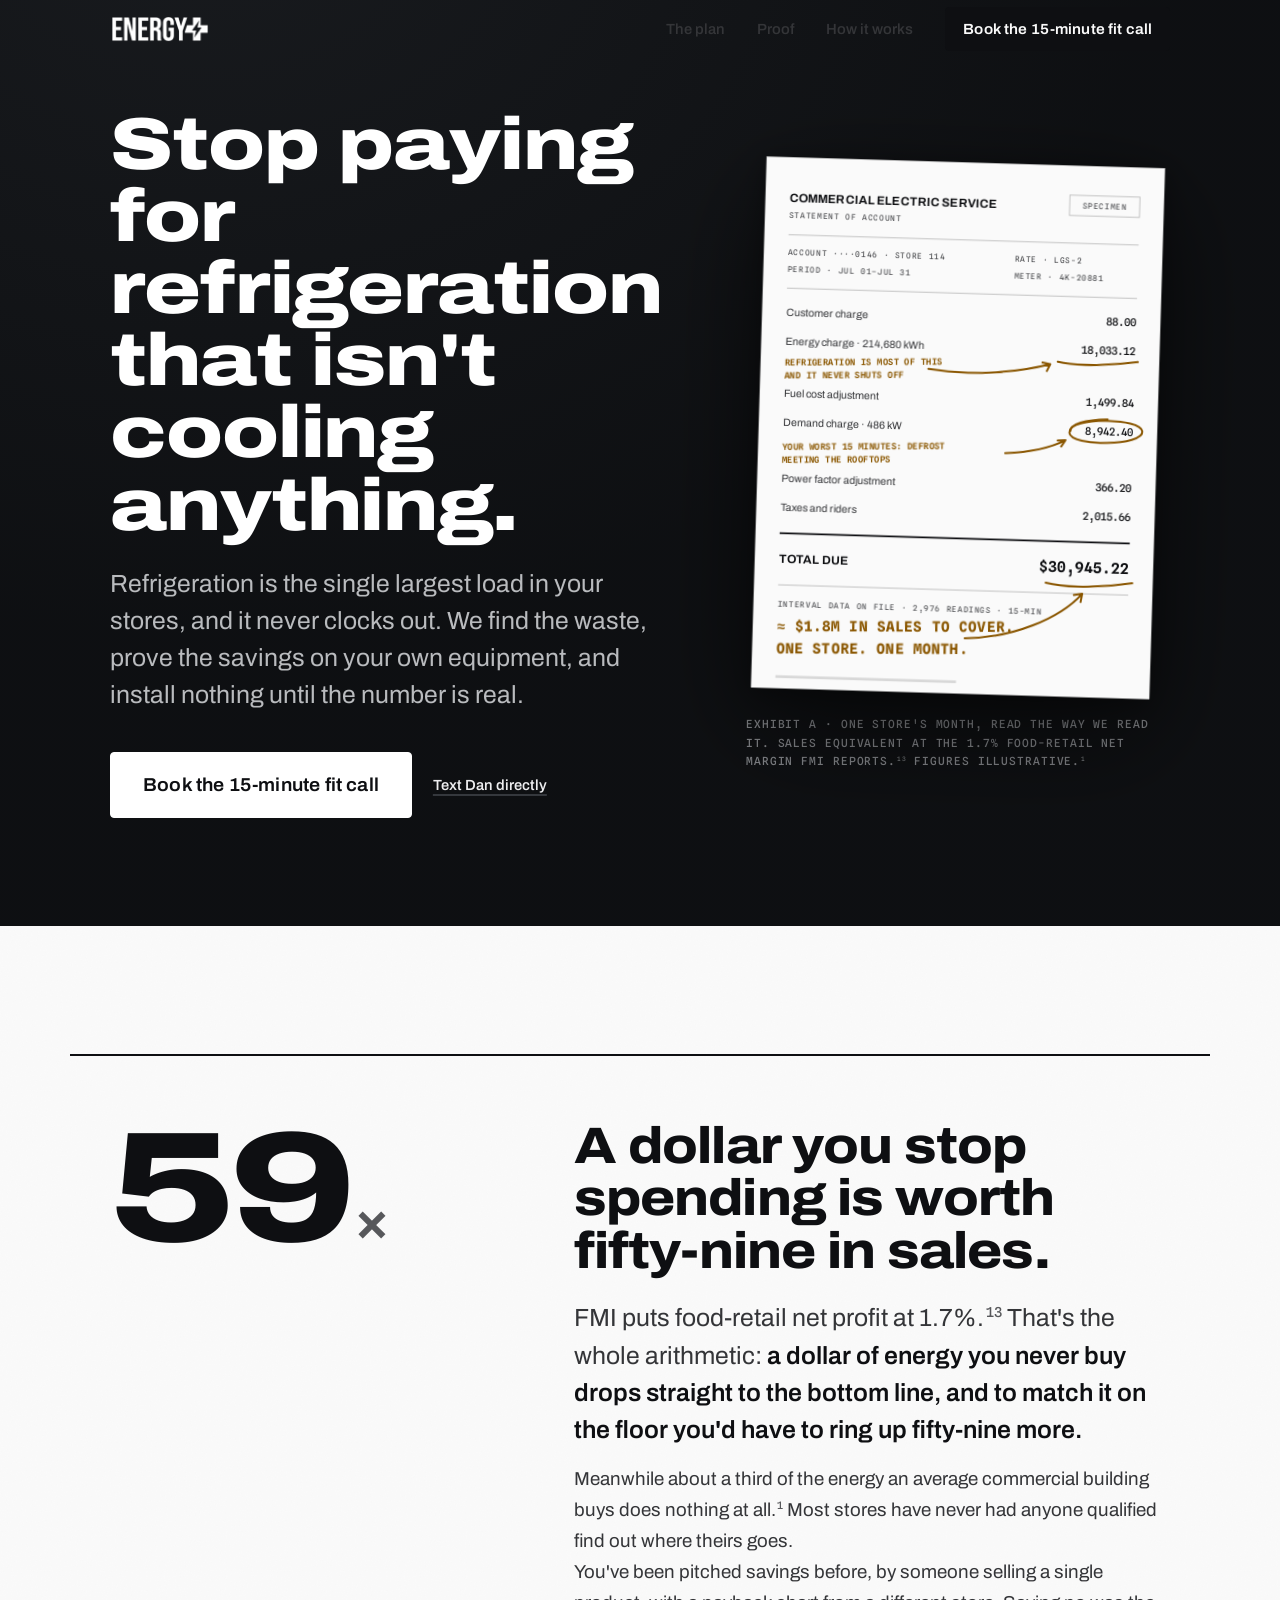
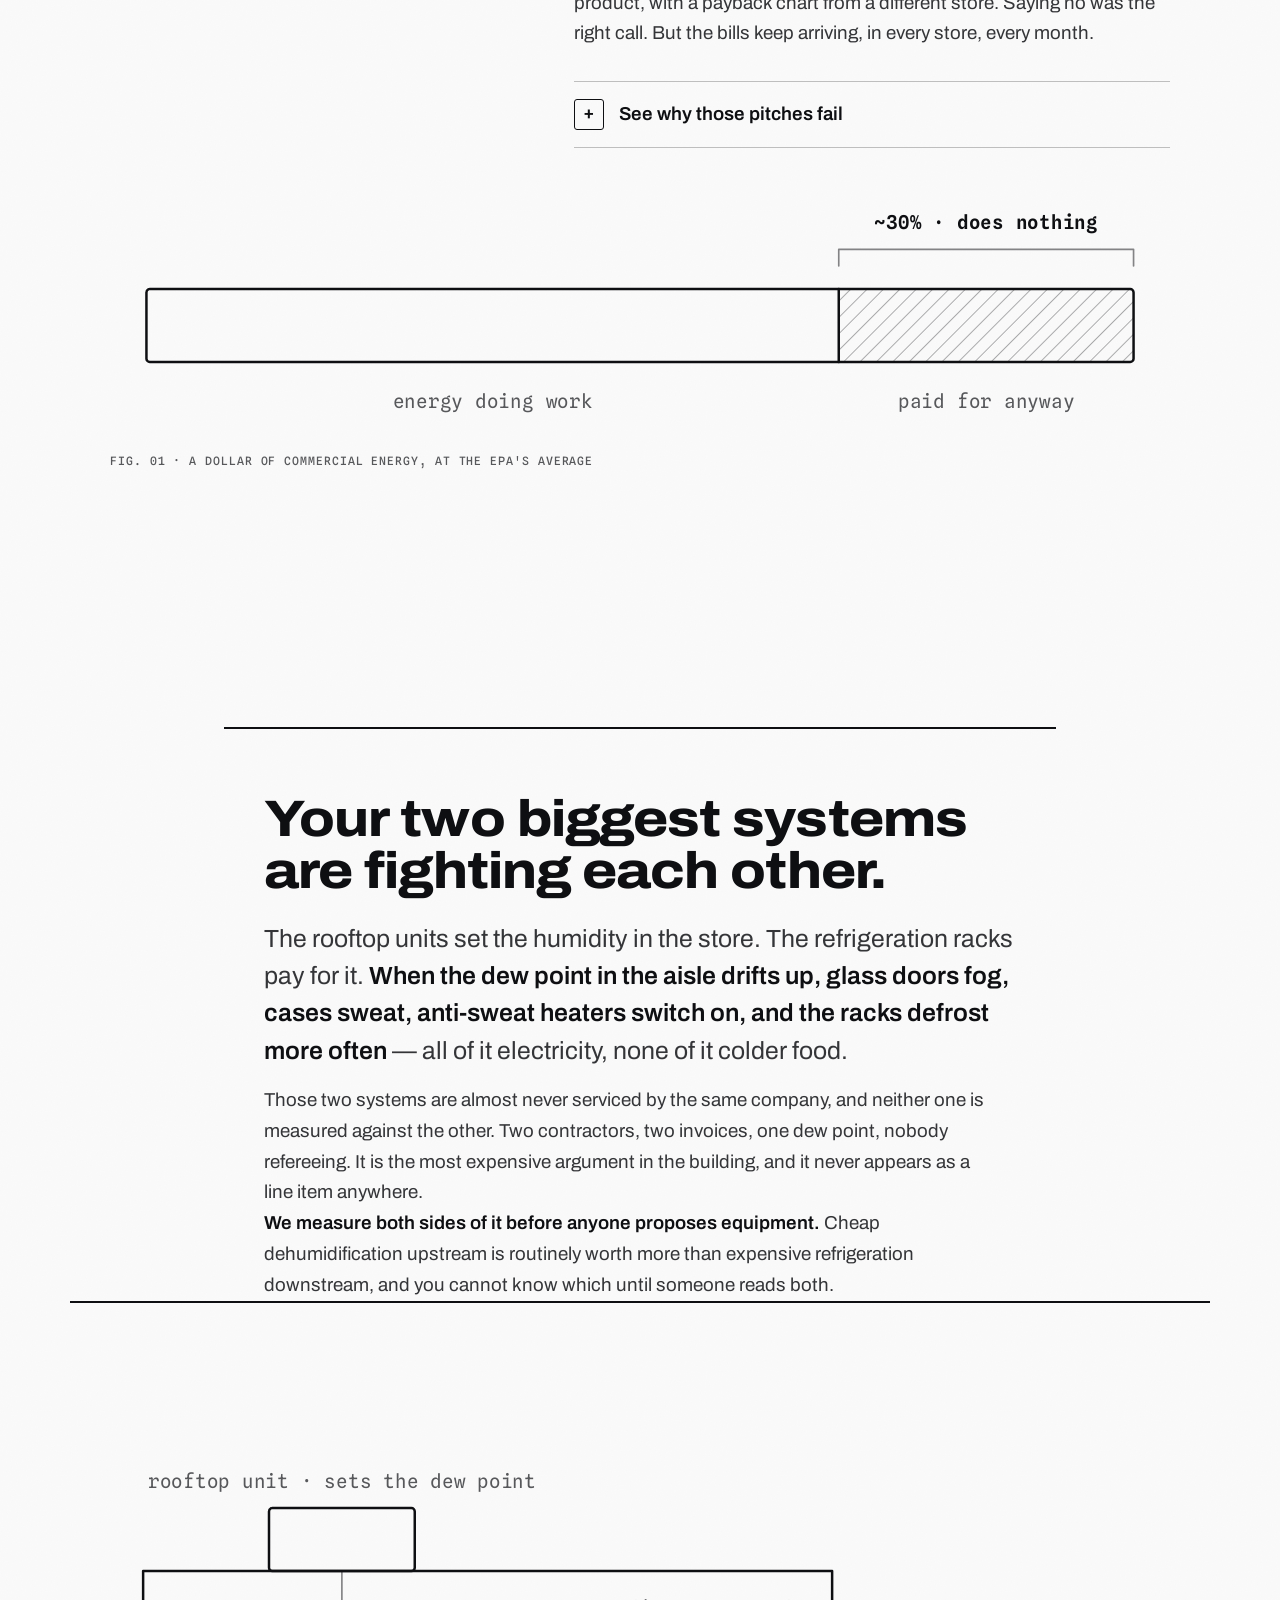
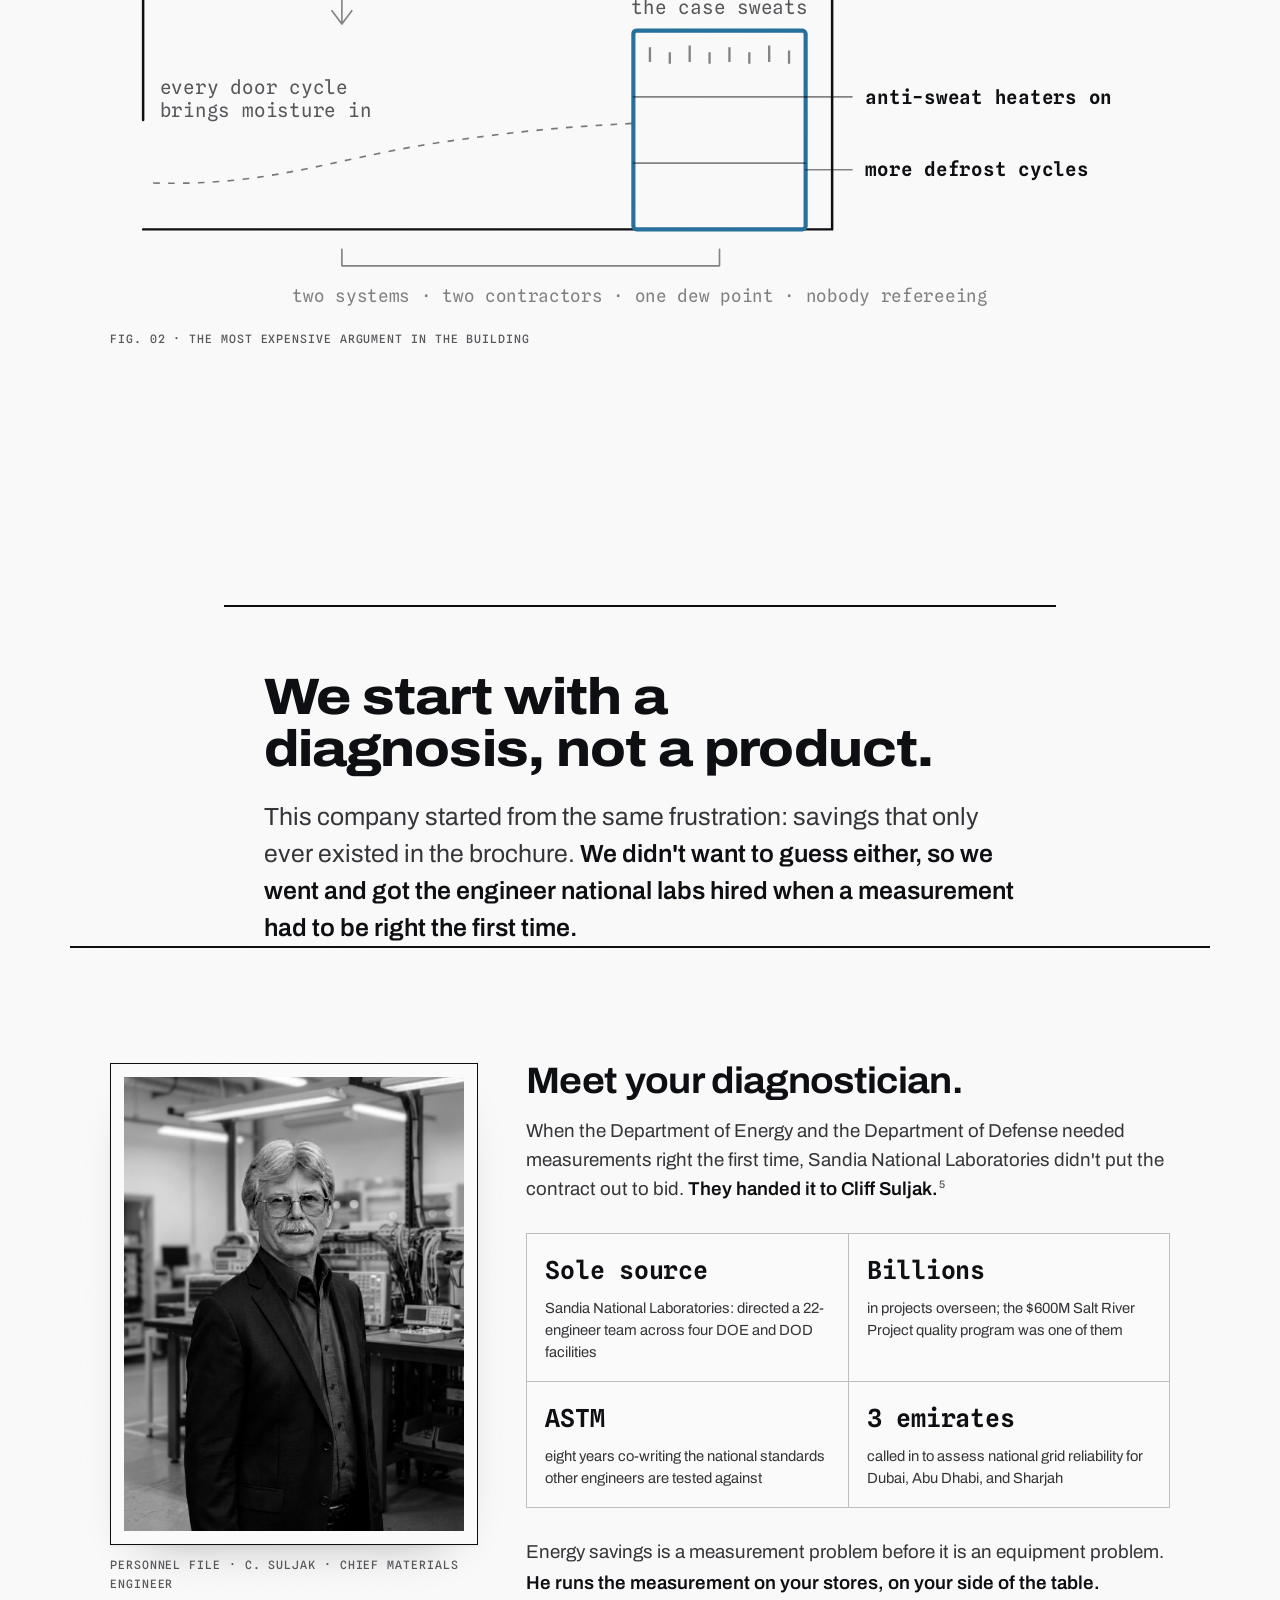
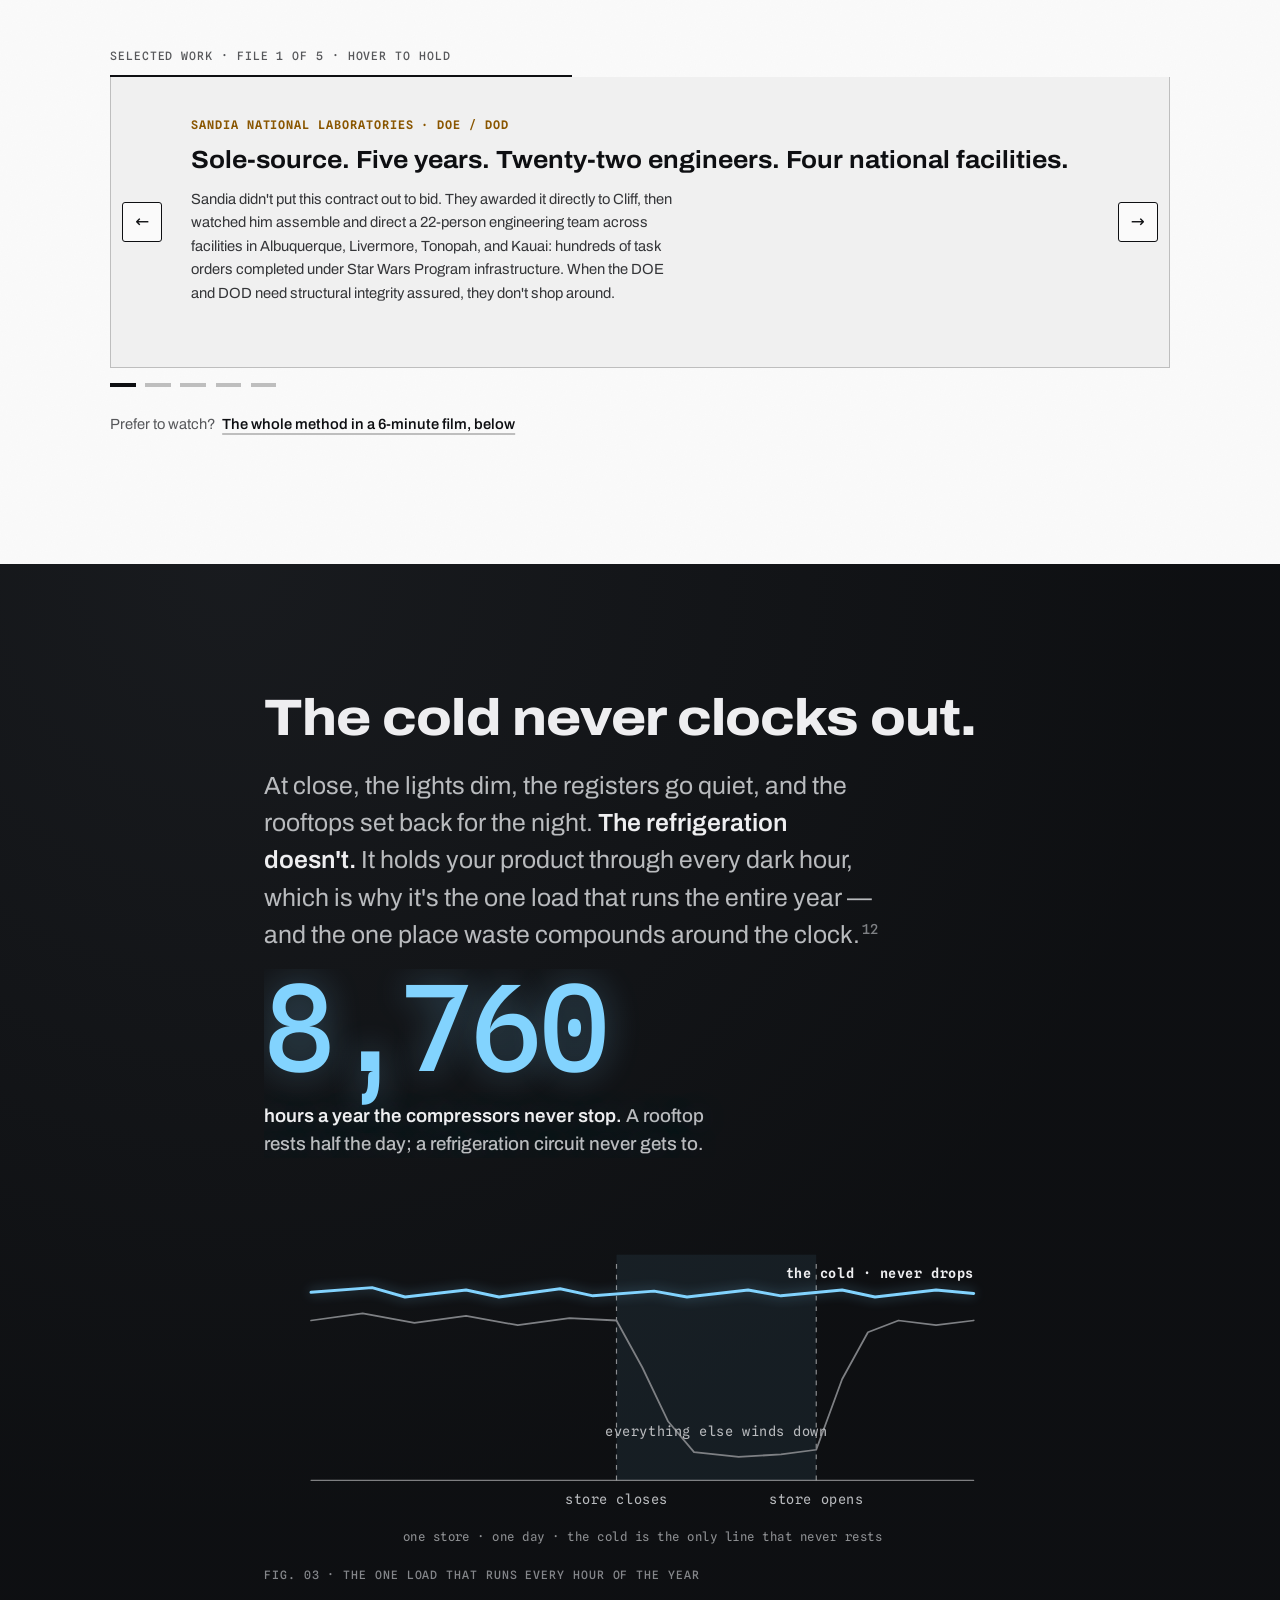
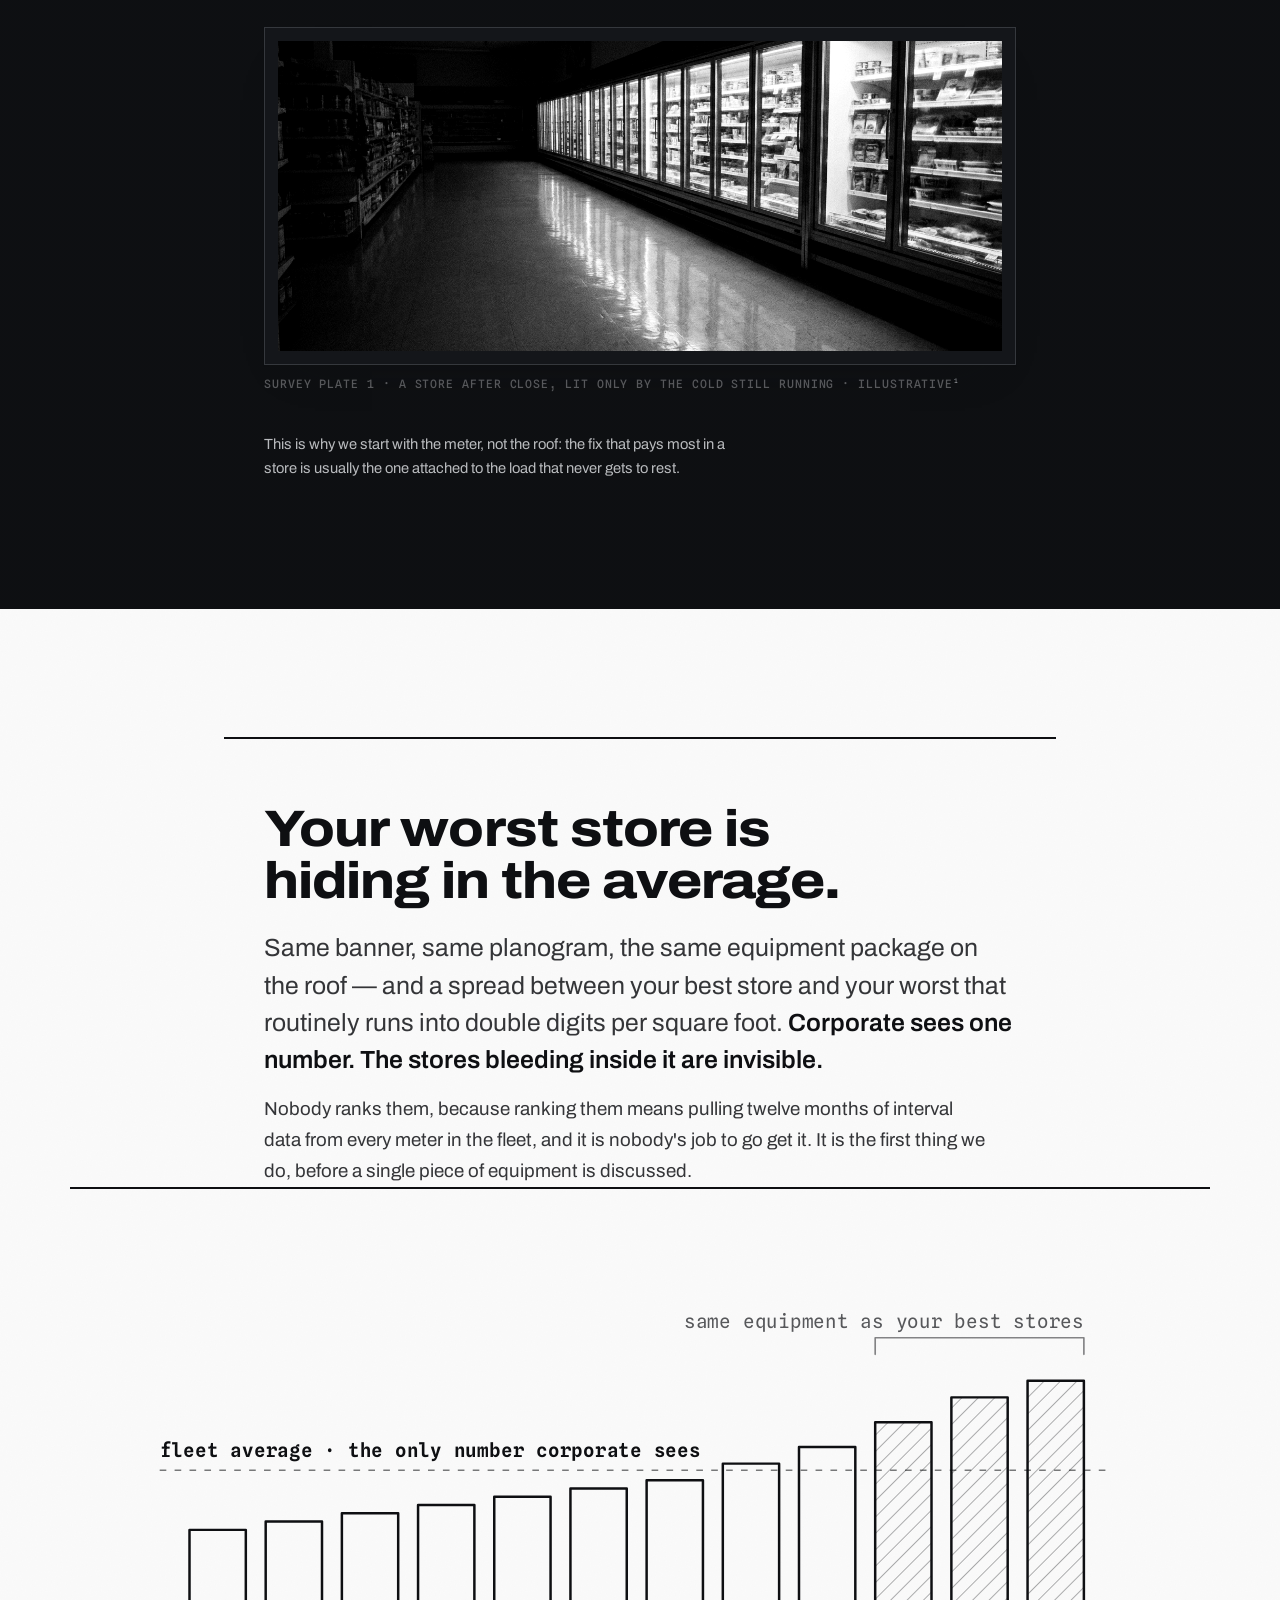
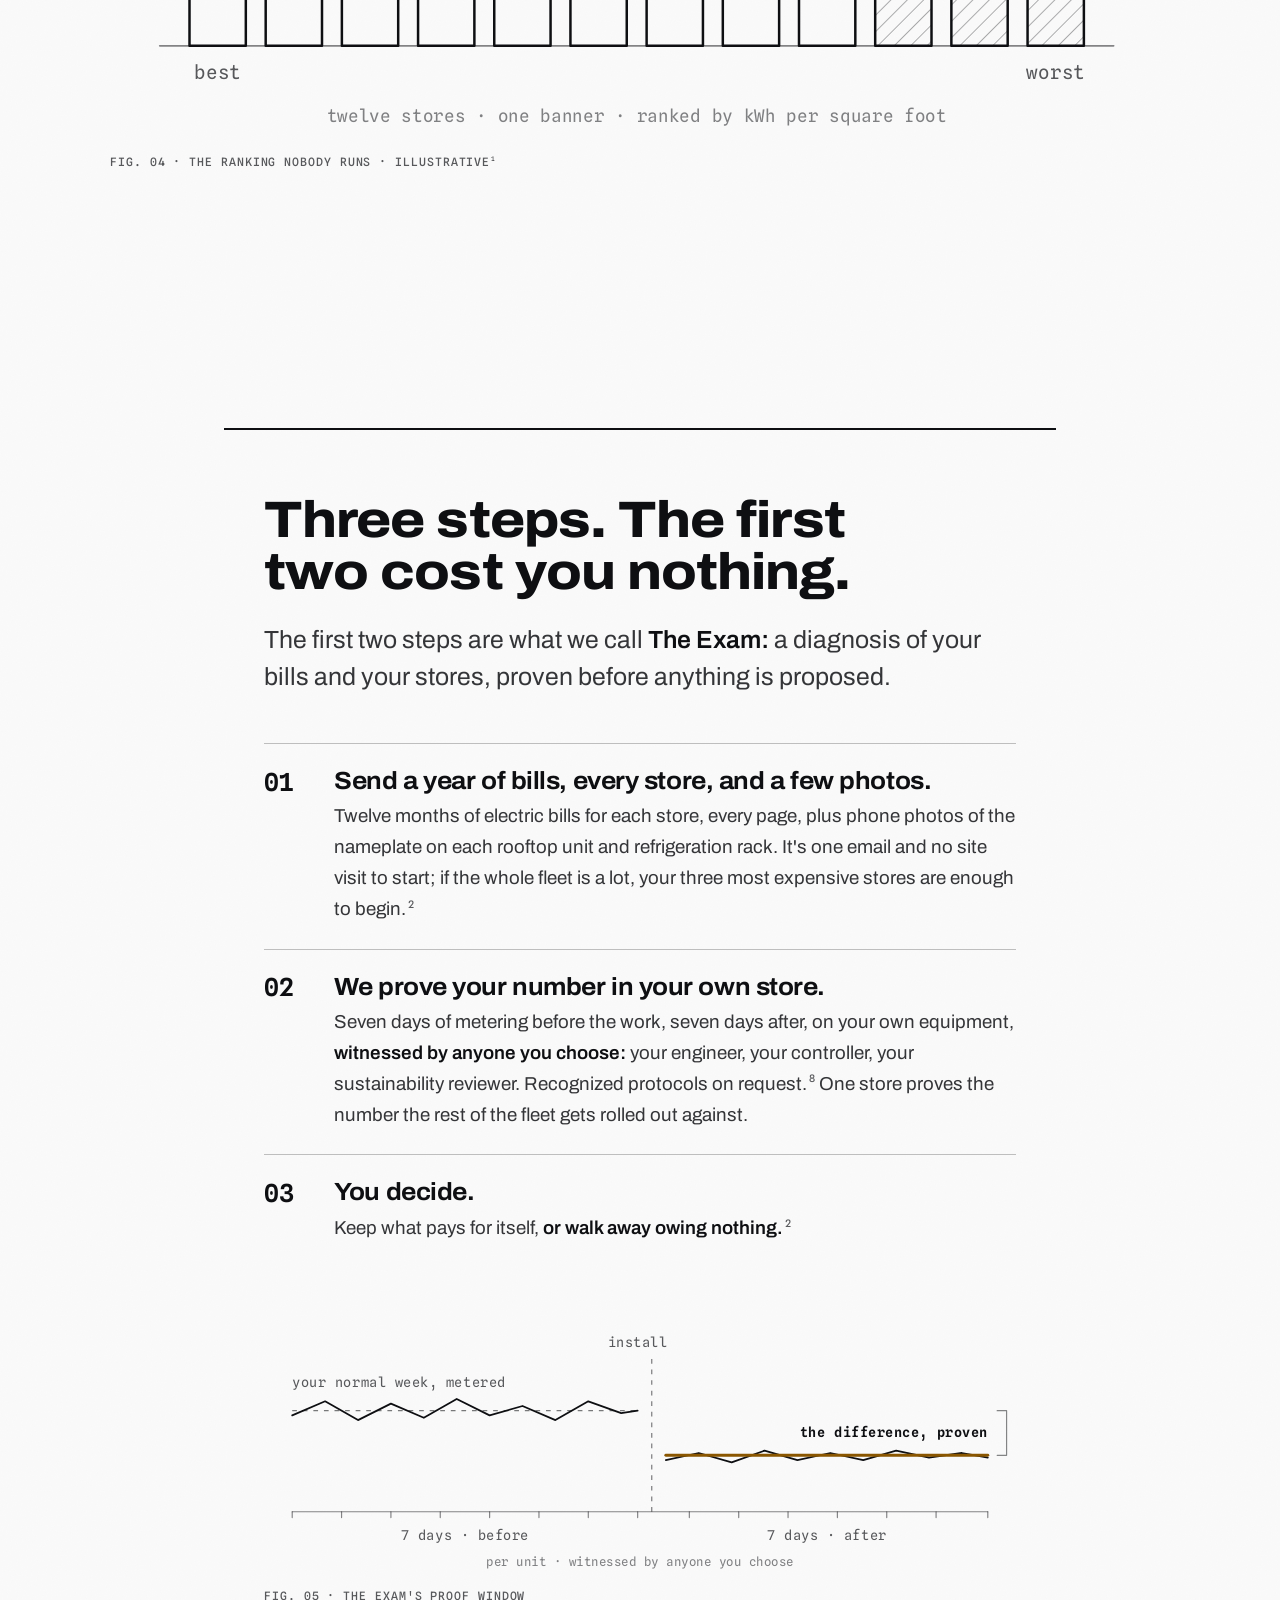
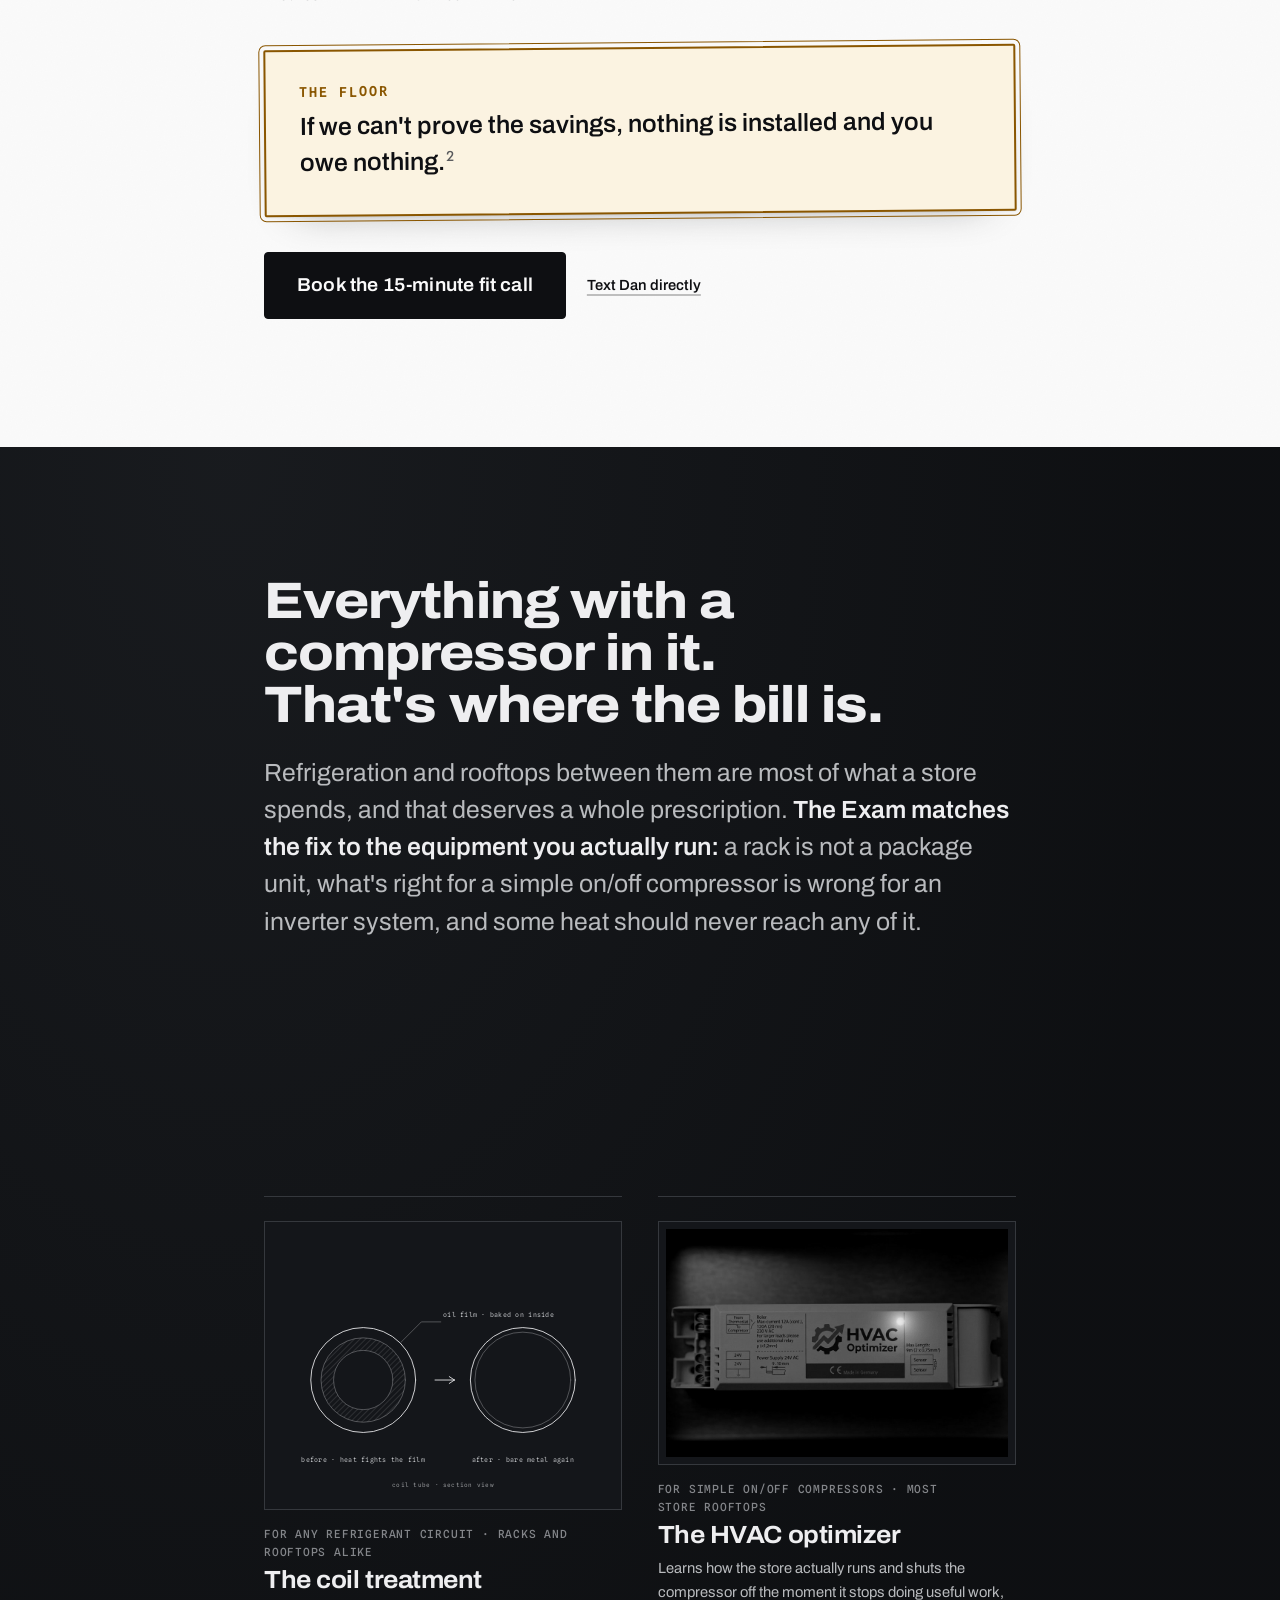
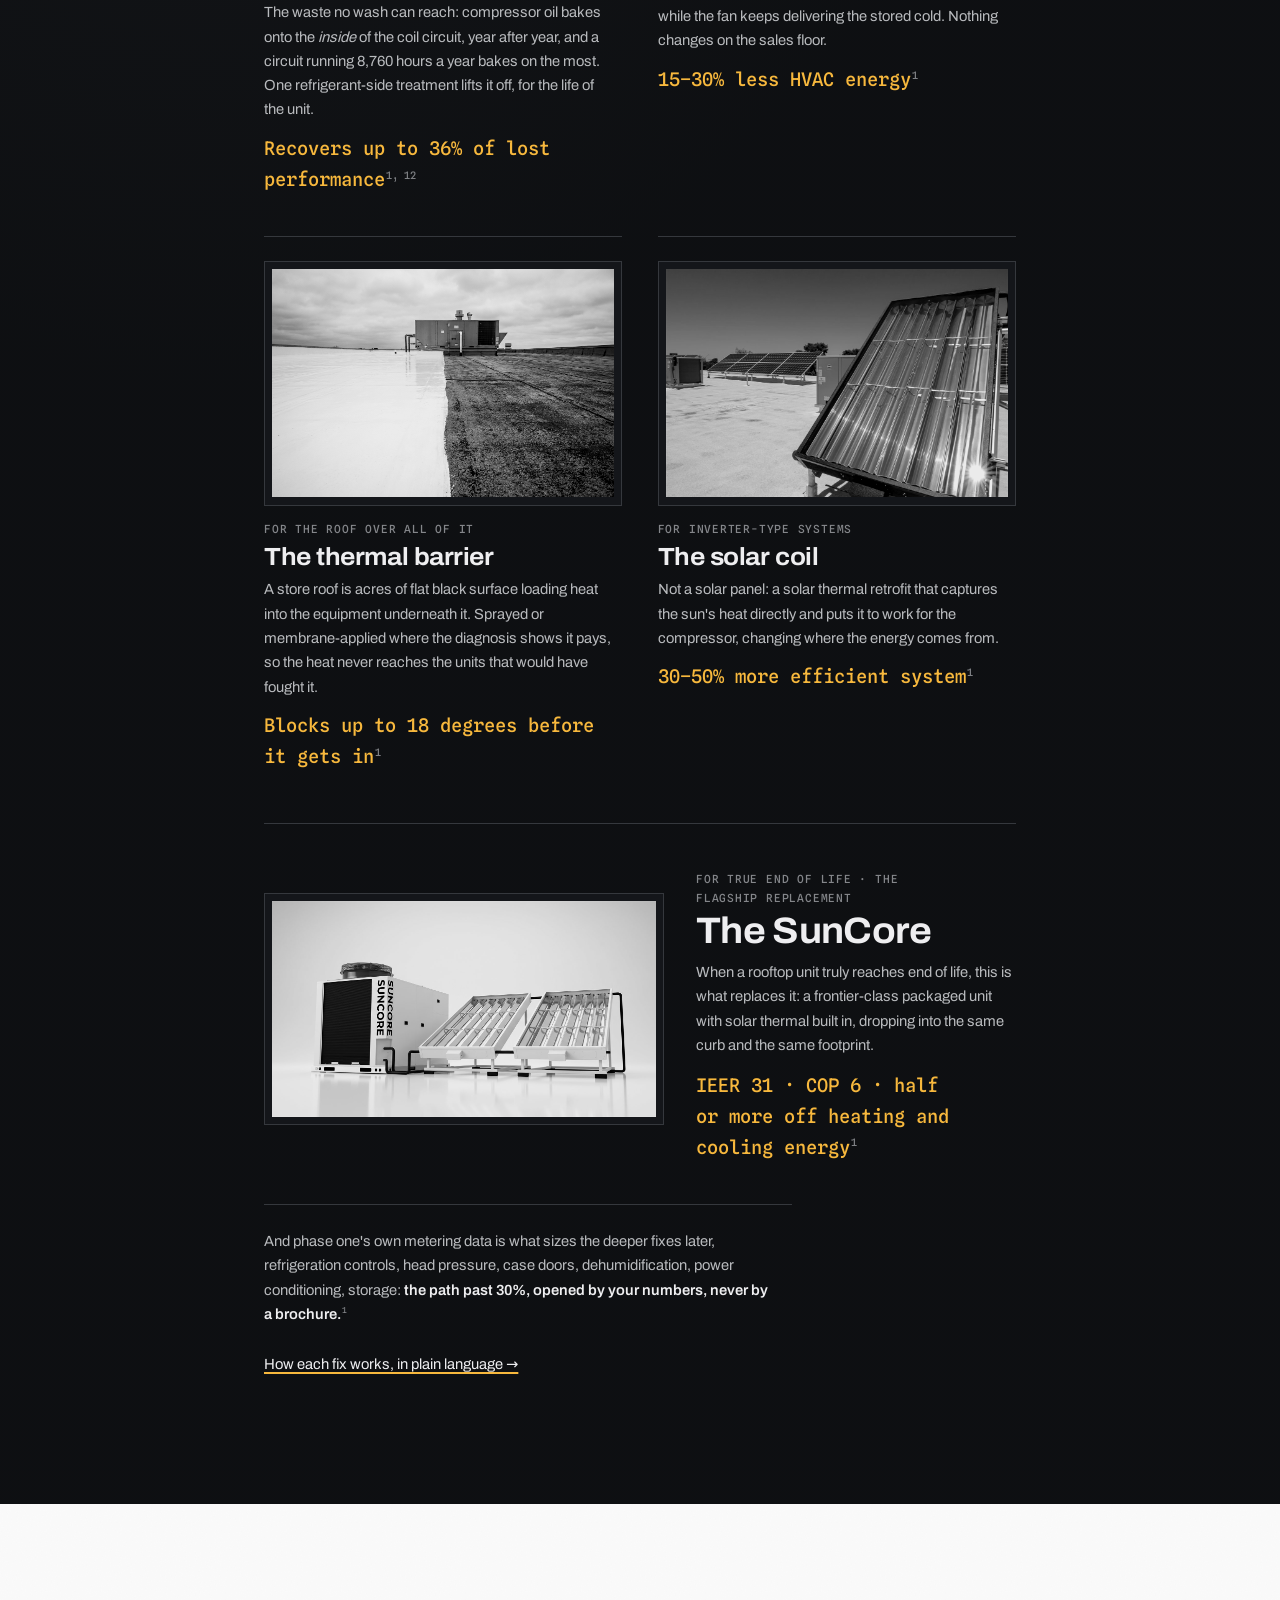
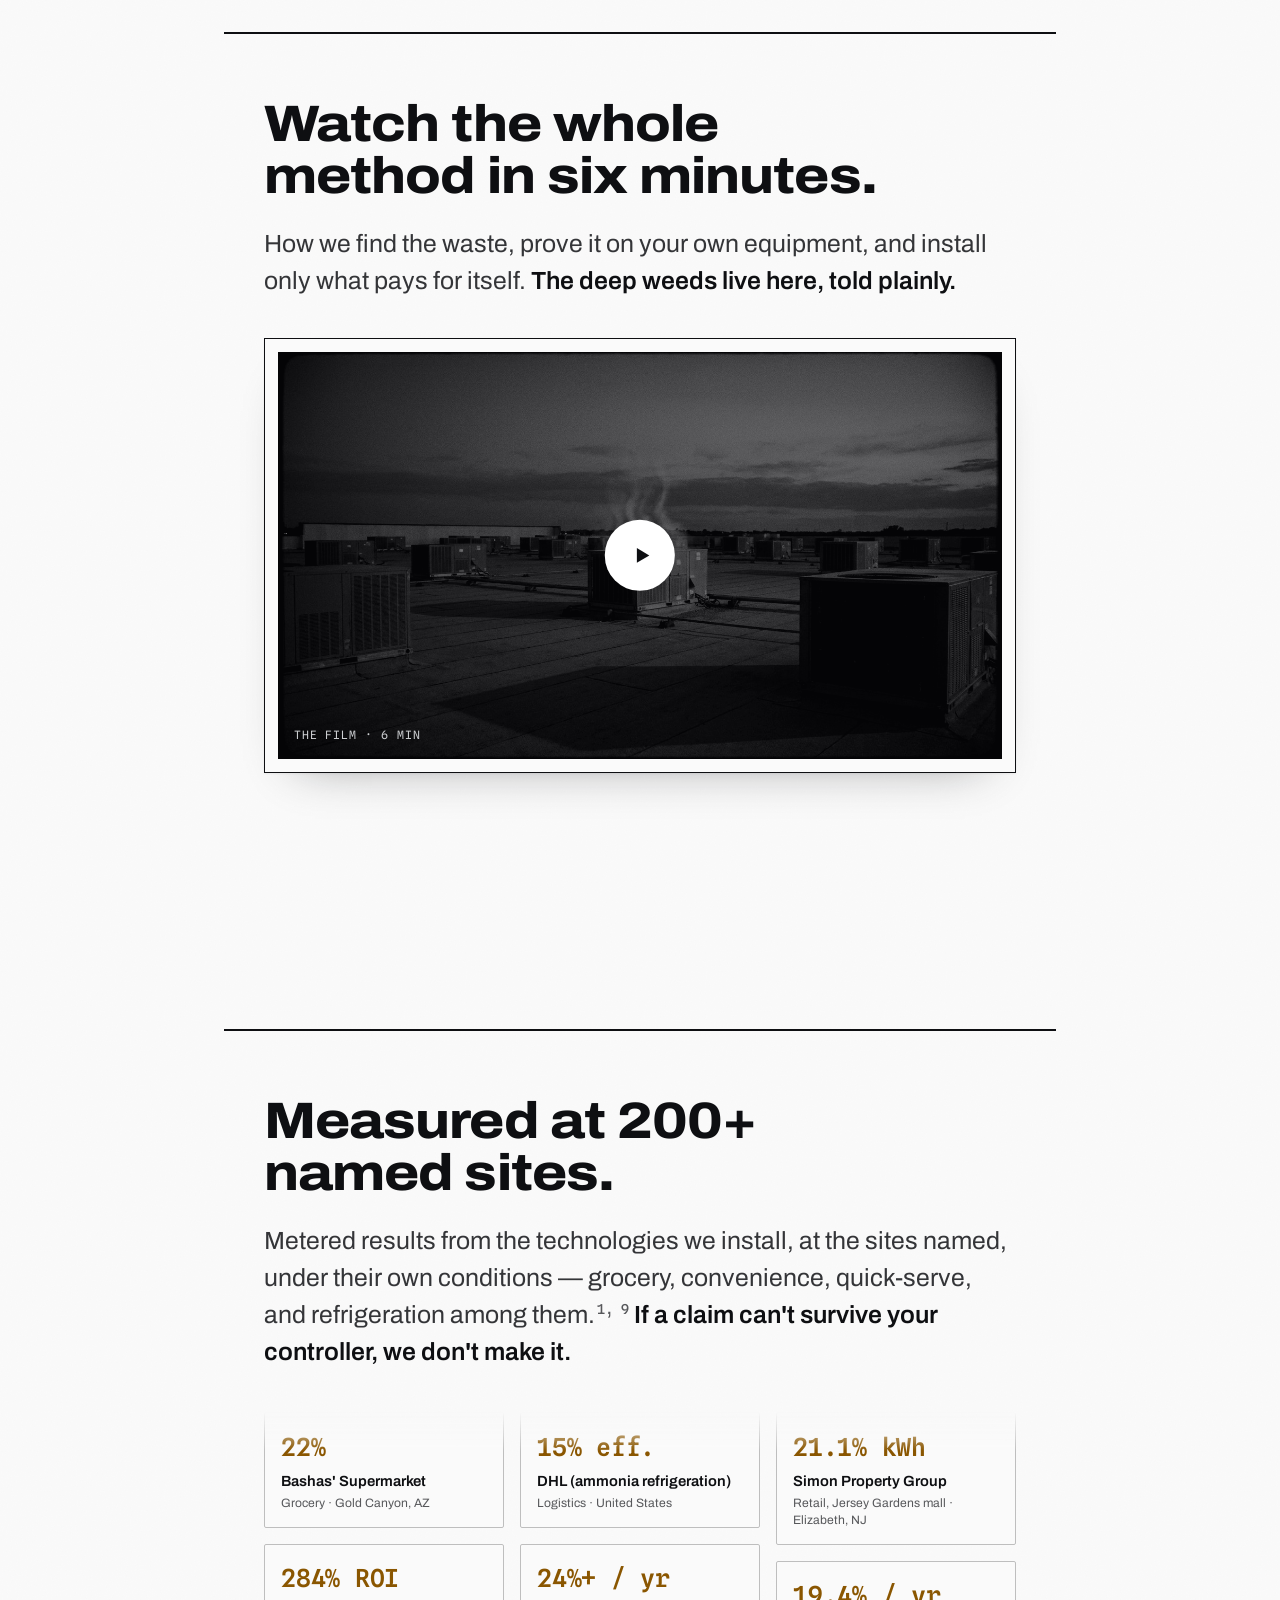
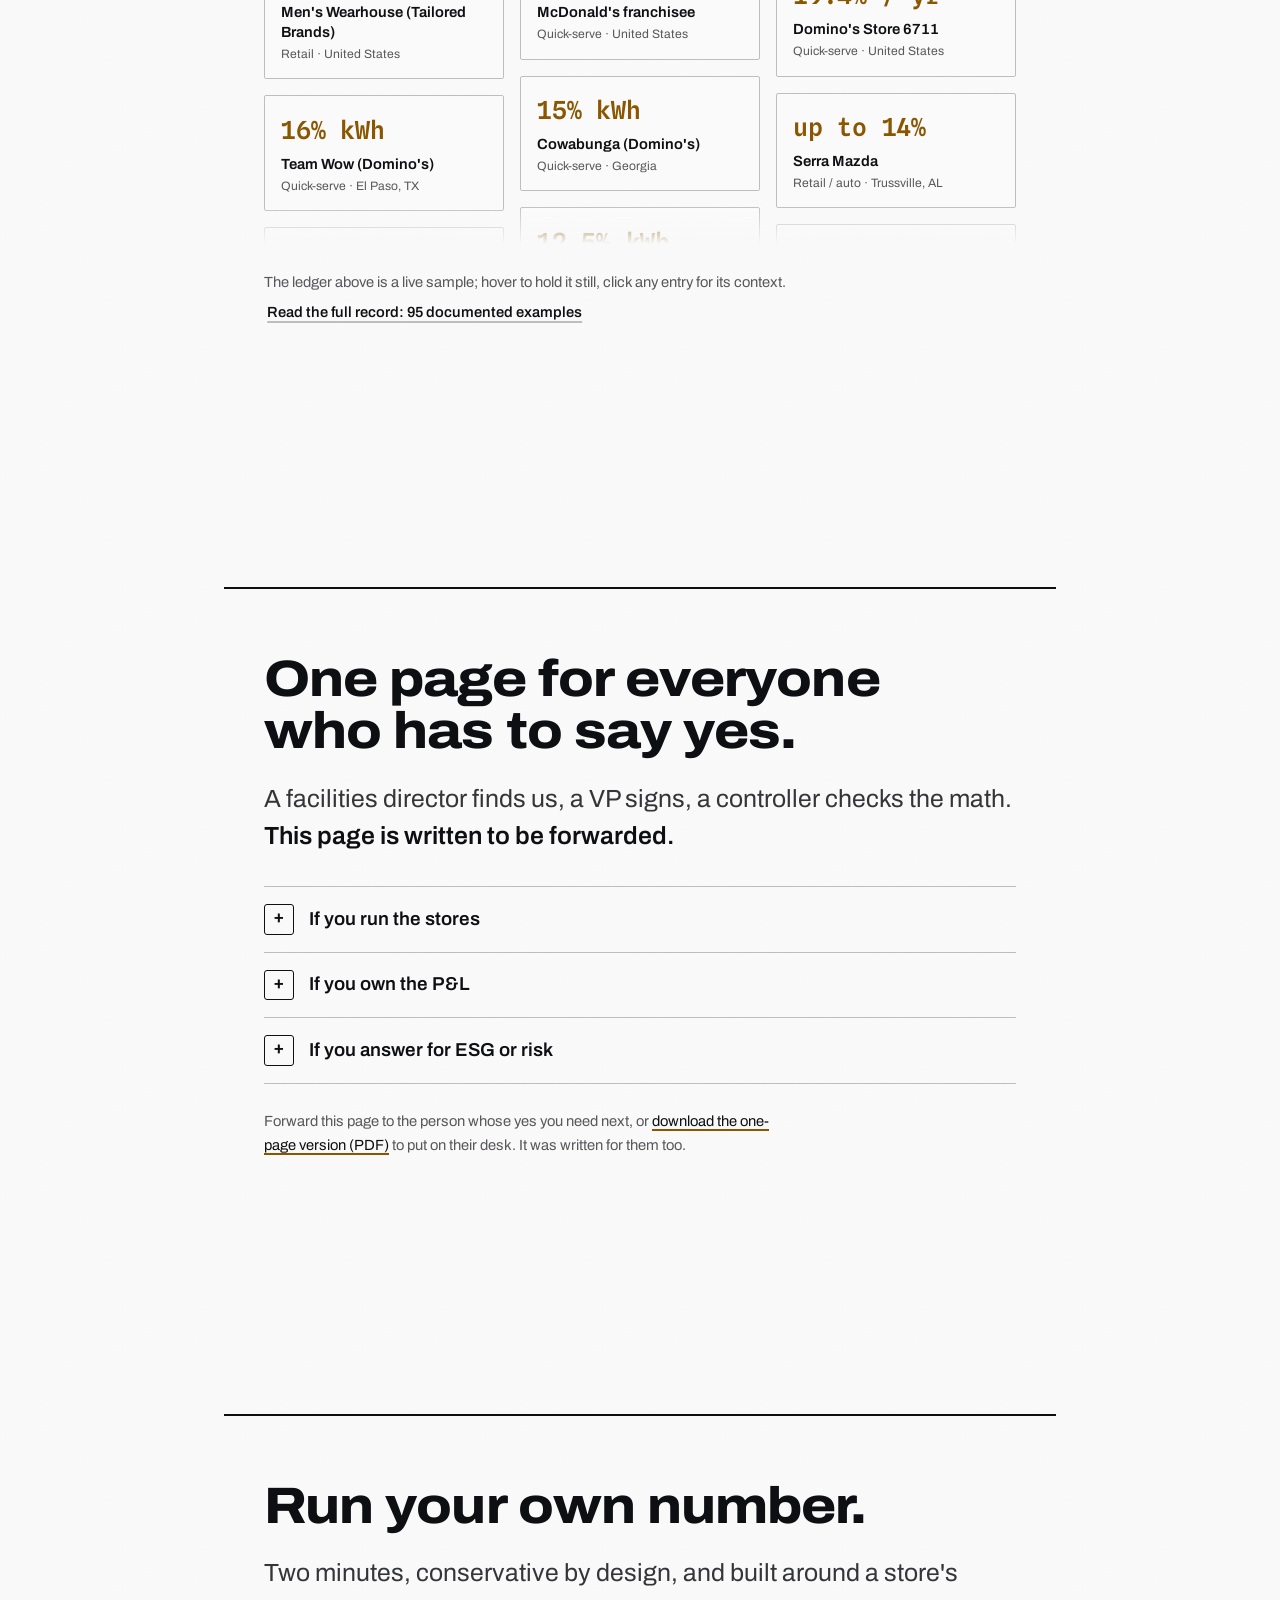
==== index.html @ d048cad9 "Plan step 1: tighten the bills ask to two sentences Drop the why-we-need-each-thing rationale and th" ====
<!DOCTYPE html>
<html lang="en">
<head>
<meta charset="UTF-8">
<meta name="viewport" content="width=device-width, initial-scale=1.0">
<title>Energy Plus: energy savings proven in your own stores</title>
<meta name="description" content="Refrigeration is the single largest load in a supermarket. We find the waste across your stores, prove the savings on your own equipment, and install nothing until the number is real.">
<meta property="og:title" content="Energy Plus: energy savings proven in your own stores">
<meta property="og:description" content="Refrigeration is the single largest load in a supermarket. We find the waste across your stores, prove the savings on your own equipment, and install nothing until the number is real.">
<meta property="og:type" content="website">
<meta name="color-scheme" content="light">
<meta name="theme-color" content="#fbfbfa">
<link rel="icon" href="assets/img/energy-plus-logo.png">
<link rel="stylesheet" href="assets/fonts/report-fonts.css">
<link rel="stylesheet" href="assets/site.css">
</head>
<body>
<a href="#main" class="skip-link">Skip to content</a>

<header class="head" id="head">
  <div class="wrap head__in">
    <a class="head__mark" href="#top" aria-label="Energy Plus, home"><img src="assets/img/energy-plus-logo.png" alt="Energy Plus" width="104" height="30"></a>
    <nav class="head__nav" aria-label="Primary">
      <a href="#plan">The plan</a>
      <a href="#proof">Proof</a>
      <a href="how-it-works.html">How it works</a>
      <button type="button" class="btn btn--sm" data-book>Book the 15-minute fit call</button>
    </nav>
  </div>
</header>

<main id="main">

  <!-- HERO · the exhibit: a bill, read the way we read it -->
  <section class="hero" id="top" aria-labelledby="hero-h">
    <div class="wrap hero__in hero__grid">
      <div class="hero__copy">
        <h1 id="hero-h">Stop paying for refrigeration that isn't cooling anything.</h1>
        <p class="hero__lede">Refrigeration is the single largest load in your stores, and it never clocks out. We find the waste, prove the savings on your own equipment, and install nothing until the number is real.</p>
        <div class="cta" data-cta>
          <button type="button" class="btn btn--lg" data-book>Book the 15-minute fit call</button>
          <button type="button" class="textlink js-sms-toggle" aria-expanded="false">Text Dan directly</button>
        </div>
        <div class="sms" role="group" aria-label="Text the founder">
          <p class="sms__to">To Dan &middot; (864) 777-0688</p>
          <textarea rows="4" spellcheck="false" aria-label="Message to Dan">Hi Dan, I handle facilities for a grocery operation and I'd like to see what real energy savings could look like across our stores, without the sales song and dance. What does it take to qualify?</textarea>
          <div class="sms__foot">
            <span class="sms__hint">Opens in your messages, ready to send.</span>
            <a class="btn btn--sm js-sms-send" href="#" data-phone="+18647770688">Send message</a>
          </div>
        </div>
      </div>
      <figure class="bill">
        <svg viewBox="0 0 460 592" role="img" aria-labelledby="bill-t">
          <title id="bill-t">One supermarket's monthly electric bill, marked up the way we read it: refrigeration is most of the energy charge and never shuts off, the demand charge is set by the worst 15 minutes of the month, and at the 1.7% net margin FMI reports for food retailers, covering this one bill takes roughly 1.8 million dollars of sales.</title>
          <rect class="paper" x="14" y="8" width="432" height="576"/>
          <text class="bt" x="40" y="56">COMMERCIAL ELECTRIC SERVICE</text>
          <text class="meta" x="40" y="74">STATEMENT OF ACCOUNT</text>
          <rect class="tag" x="344" y="40" width="76" height="22"/>
          <text class="meta" x="382" y="54.5" text-anchor="middle">SPECIMEN</text>
          <line class="rule" x1="40" y1="92" x2="420" y2="92"/>
          <text class="meta" x="40" y="114">ACCOUNT &middot;&middot;&middot;&middot;0146 &middot; STORE 114</text>
          <text class="meta" x="286" y="114">RATE &middot; LGS-2</text>
          <text class="meta" x="40" y="132">PERIOD &middot; JUL 01&ndash;JUL 31</text>
          <text class="meta" x="286" y="132">METER &middot; 4K-20881</text>
          <line class="rule" x1="40" y1="150" x2="420" y2="150"/>
          <text class="row" x="40" y="180">Customer charge</text>
          <text class="amt" x="420" y="180" text-anchor="end">88.00</text>
          <text class="row" x="40" y="212">Energy charge &middot; 214,680 kWh</text>
          <text class="amt" x="420" y="212" text-anchor="end">18,033.12</text>
          <text class="row" x="40" y="268">Fuel cost adjustment</text>
          <text class="amt" x="420" y="268" text-anchor="end">1,499.84</text>
          <text class="row" x="40" y="300">Demand charge &middot; 486 kW</text>
          <text class="amt" x="420" y="300" text-anchor="end">8,942.40</text>
          <text class="row" x="40" y="360">Power factor adjustment</text>
          <text class="amt" x="420" y="360" text-anchor="end">366.20</text>
          <text class="row" x="40" y="392">Taxes and riders</text>
          <text class="amt" x="420" y="392" text-anchor="end">2,015.66</text>
          <line class="rule rule--ink" x1="40" y1="416" x2="420" y2="416"/>
          <text class="bt" x="40" y="448">TOTAL DUE</text>
          <text class="amt amt--total" x="420" y="449" text-anchor="end">$30,945.22</text>
          <line class="rule" x1="40" y1="472" x2="420" y2="472"/>
          <text class="meta" x="40" y="496">INTERVAL DATA ON FILE &middot; 2,976 READINGS &middot; 15-MIN</text>
          <rect class="fine" x="40" y="570" width="196" height="3"/>
          <!-- the pen · mark 1: the energy charge -->
          <path class="mk" pathLength="1" style="--d:0" d="M336 221 C 358 226, 398 223, 423 219"/>
          <path class="mk" pathLength="1" style="--d:0" d="M196 233 C 248 240, 296 233, 328 224 M328 224 l -8.5 -1.5 M328 224 l -3.5 7.5"/>
          <text class="mk-t" x="40" y="234" style="--d:0" transform="rotate(-2 40 234)">REFRIGERATION IS MOST OF THIS</text>
          <text class="mk-t" x="40" y="248" style="--d:0" transform="rotate(-2 40 248)">AND IT NEVER SHUTS OFF</text>
          <!-- mark 2: the demand charge -->
          <path class="mk" pathLength="1" style="--d:1" d="M352 296 C 350 281, 428 279, 430 294 C 432 310, 353 313, 351 298 C 350 287, 370 283, 392 282"/>
          <path class="mk" pathLength="1" style="--d:1" d="M282 322 C 310 320, 332 314, 347 306 M347 306 l -8.5 0.5 M347 306 l -4.5 7"/>
          <text class="mk-t" x="40" y="326" style="--d:1" transform="rotate(-2 40 326)">YOUR WORST 15 MINUTES: DEFROST</text>
          <text class="mk-t" x="40" y="340" style="--d:1" transform="rotate(-2 40 340)">MEETING THE ROOFTOPS</text>
          <!-- mark 3: what the total really costs, in sales -->
          <path class="mk" pathLength="1" style="--d:2" d="M330 461 C 356 467, 396 464, 424 459"/>
          <path class="mk" pathLength="1" style="--d:2" d="M244 524 C 296 522, 346 500, 370 472 M370 472 l -9 1.5 M370 472 l -1.5 9"/>
          <text class="mk-t mk-t--big" x="40" y="522" style="--d:2" transform="rotate(-1.5 40 522)">&asymp; $1.8M IN SALES TO COVER.</text>
          <text class="mk-t mk-t--big" x="40" y="546" style="--d:2" transform="rotate(-1.5 40 546)">ONE STORE. ONE MONTH.</text>
        </svg>
        <figcaption class="bill__cap">Exhibit A &middot; one store's month, read the way we read it. Sales equivalent at the 1.7% food-retail net margin FMI reports.<sup class="fn"><a href="#notes" aria-label="See note 13">13</a></sup> Figures illustrative.<sup class="fn"><a href="#notes" aria-label="See note 1">1</a></sup></figcaption>
      </figure>
    </div>
  </section>

  <!-- BEAT 1 · THE PROBLEM -->
  <section class="beat" id="problem" aria-labelledby="problem-h">
    <div class="wrap beat__grid">
      <p class="monument" aria-hidden="true">59<span class="monument__unit">&times;</span></p>
      <div class="beat__copy">
        <h2 id="problem-h">A dollar you stop spending is worth fifty-nine in sales.</h2>
        <p class="lead">FMI puts food-retail net profit at 1.7%.<sup class="fn"><a href="#notes" aria-label="See note 13">13</a></sup> That's the whole arithmetic: <strong>a dollar of energy you never buy drops straight to the bottom line, and to match it on the floor you'd have to ring up fifty-nine more.</strong></p>
        <p>Meanwhile about a third of the energy an average commercial building buys does nothing at all.<sup class="fn"><a href="#notes" aria-label="See note 1">1</a></sup> Most stores have never had anyone qualified find out where theirs goes.</p>
        <p>You've been pitched savings before, by someone selling a single product, with a payback chart from a different store. Saying no was the right call. But the bills keep arriving, in every store, every month.</p>
        <details class="gate">
          <summary><span class="plus" aria-hidden="true">+</span>See why those pitches fail</summary>
          <div class="gate__body">
            <p>Most energy vendors carry one product, so every store gets the same answer. The case study they show you is a different building's prescription. And the people who know your equipment best, your refrigeration and HVAC service companies, are paid for service hours, not for kilowatt-hours you never use. Nobody in that model is paid to measure your stores first, so the waste survives the upgrade.</p>
            <p>That is the entire difference here: the measurement comes first, and the fix is chosen to match what it finds, from more than four dozen technologies.</p>
          </div>
        </details>
      </div>
    </div>
    <div class="wrap">
      <figure class="fig" aria-label="Diagram: of the energy an average commercial building buys, roughly a third does no work">
        <svg viewBox="0 0 640 150" role="img" aria-hidden="true">
          <defs>
            <pattern id="hatch-waste" width="7" height="7" patternTransform="rotate(45)" patternUnits="userSpaceOnUse">
              <line x1="0" y1="0" x2="0" y2="7" stroke="currentColor" stroke-width="1"/>
            </pattern>
          </defs>
          <rect class="fade" style="--o:0.4" x="440" y="58" width="178" height="44" fill="url(#hatch-waste)"/>
          <rect class="d" pathLength="1" x="22" y="58" width="596" height="44" rx="2" style="--d:0"/>
          <line class="d" pathLength="1" x1="440" y1="58" x2="440" y2="102" style="--d:1"/>
          <path class="d soft" pathLength="1" d="M440 44 L440 34 L618 34 L618 44" style="--d:2"/>
          <text class="lbl lbl--ink" x="529" y="22" text-anchor="middle">~30% · does nothing</text>
          <text class="lbl" x="231" y="130" text-anchor="middle">energy doing work</text>
          <text class="lbl" x="529" y="130" text-anchor="middle">paid for anyway</text>
        </svg>
        <figcaption>Fig. 01 &middot; A dollar of commercial energy, at the EPA's average</figcaption>
      </figure>
    </div>
  </section>

  <!-- BEAT 1.5 · THE DEW POINT WAR · the grocery-native insight -->
  <section class="beat beat--rule" id="dewpoint" aria-labelledby="dewpoint-h">
    <div class="wrap beat__narrow">
      <h2 id="dewpoint-h">Your two biggest systems are fighting each other.</h2>
      <p class="lead">The rooftop units set the humidity in the store. The refrigeration racks pay for it. <strong>When the dew point in the aisle drifts up, glass doors fog, cases sweat, anti-sweat heaters switch on, and the racks defrost more often</strong> &mdash; all of it electricity, none of it colder food.</p>
      <p>Those two systems are almost never serviced by the same company, and neither one is measured against the other. Two contractors, two invoices, one dew point, nobody refereeing. It is the most expensive argument in the building, and it never appears as a line item anywhere.</p>
      <p><strong>We measure both sides of it before anyone proposes equipment.</strong> Cheap dehumidification upstream is routinely worth more than expensive refrigeration downstream, and you cannot know which until someone reads both.</p>
    </div>
    <div class="wrap">
      <figure class="fig" aria-label="Diagram: humid air entering the sales floor drives case sweating, anti-sweat heaters, and extra defrost cycles, while the rooftop unit that controls that humidity is run by a different contractor">
        <svg viewBox="0 0 640 306" role="img" aria-hidden="true">
          <!-- the shell, with the doorway left open where the moisture walks in -->
          <path class="d" pathLength="1" style="--d:0" d="M20 96 H436 M436 96 V252 M20 252 H436 M20 96 V186"/>
          <!-- the rooftop unit: it sets the dew point everything else lives in -->
          <rect class="d" pathLength="1" style="--d:1" x="96" y="58" width="88" height="38" rx="2"/>
          <path class="d soft" pathLength="1" style="--d:2" d="M140 96 V128 M140 128 l-6 -8 M140 128 l6 -8"/>
          <text class="lbl" x="140" y="46" text-anchor="middle">rooftop unit &middot; sets the dew point</text>
          <!-- what walks in with every customer -->
          <text class="lbl" x="30" y="170">every door cycle</text>
          <text class="lbl" x="30" y="184">brings moisture in</text>
          <path class="dash" d="M26 224 C 96 226, 132 210, 196 200 C 250 192, 278 190, 316 188"/>
          <!-- the case that pays for it -->
          <rect class="d cold" pathLength="1" style="--d:3" x="316" y="132" width="104" height="120" rx="2"/>
          <path class="d soft" pathLength="1" style="--d:4" d="M316 172 H420 M316 212 H420"/>
          <path class="fade" style="--o:0.5" d="M326 142 v9 M338 145 v7 M350 141 v10 M362 145 v7 M374 142 v9 M386 145 v7 M398 141 v10 M410 144 v8" stroke="currentColor" stroke-width="1.4"/>
          <text class="lbl" x="368" y="122" text-anchor="middle">the case sweats</text>
          <!-- and what that switches on -->
          <path class="d soft" pathLength="1" style="--d:5" d="M420 172 h28"/>
          <text class="lbl lbl--ink" x="456" y="176">anti-sweat heaters on</text>
          <path class="d soft" pathLength="1" style="--d:5" d="M420 216 h28"/>
          <text class="lbl lbl--ink" x="456" y="220">more defrost cycles</text>
          <!-- the bracket: two systems, one dew point -->
          <path class="d soft" pathLength="1" style="--d:6" d="M140 264 v10 H368 v-10"/>
          <text class="lbl soft-t" x="320" y="296" text-anchor="middle">two systems &middot; two contractors &middot; one dew point &middot; nobody refereeing</text>
        </svg>
        <figcaption>Fig. 02 &middot; The most expensive argument in the building</figcaption>
      </figure>
    </div>
  </section>


  <!-- BEAT 2 · THE GUIDE · the diagnostician's dossier -->
  <section class="beat beat--rule" id="guide" aria-labelledby="guide-h">
    <div class="wrap beat__narrow">
      <h2 id="guide-h">We start with a diagnosis, not a product.</h2>
      <p class="lead">This company started from the same frustration: savings that only ever existed in the brochure. <strong>We didn't want to guess either, so we went and got the engineer national labs hired when a measurement had to be right the first time.</strong></p>
    </div>
    <div class="wrap">
      <div class="dossier">
        <figure class="dossier__photo">
          <div class="plate__frame plate__frame--portrait"><img src="assets/img/cliff-lab.jpg" alt="Cliff Suljak, Chief Materials Engineer, standing in a materials testing laboratory" loading="lazy"></div>
          <figcaption class="dossier__cap">Personnel file &middot; C. Suljak &middot; Chief Materials Engineer</figcaption>
        </figure>
        <div class="dossier__body">
          <h3 class="dossier__title">Meet your diagnostician.</h3>
          <p class="dossier__lede">When the Department of Energy and the Department of Defense needed measurements right the first time, Sandia National Laboratories didn't put the contract out to bid. <strong>They handed it to Cliff Suljak.</strong><sup class="fn"><a href="#notes" aria-label="See note 5">5</a></sup></p>
          <ul class="creds" aria-label="Career credentials">
            <li><span class="creds__fig">Sole source</span><span class="creds__desc">Sandia National Laboratories: directed a 22-engineer team across four DOE and DOD facilities</span></li>
            <li><span class="creds__fig">Billions</span><span class="creds__desc">in projects overseen; the $600M Salt River Project quality program was one of them</span></li>
            <li><span class="creds__fig">ASTM</span><span class="creds__desc">eight years co-writing the national standards other engineers are tested against</span></li>
            <li><span class="creds__fig">3 emirates</span><span class="creds__desc">called in to assess national grid reliability for Dubai, Abu Dhabi, and Sharjah</span></li>
          </ul>
          <p class="dossier__why">Energy savings is a measurement problem before it is an equipment problem. <strong>He runs the measurement on your stores, on your side of the table.</strong></p>
        </div>
      </div>
      <div class="workfile" data-workfile>
        <p class="workfile__label">Selected work &middot; file <span data-wf-n>1</span> of 5 &middot; hover to hold</p>
        <div class="workfile__view">
          <div class="workfile__track" data-wf-track>
            <article class="workfile__card">
              <p class="workfile__tag">Sandia National Laboratories &middot; DOE / DOD</p>
              <h4>Sole-source. Five years. Twenty-two engineers. Four national facilities.</h4>
              <p>Sandia didn't put this contract out to bid. They awarded it directly to Cliff, then watched him assemble and direct a 22-person engineering team across facilities in Albuquerque, Livermore, Tonopah, and Kauai: hundreds of task orders completed under Star Wars Program infrastructure. When the DOE and DOD need structural integrity assured, they don't shop around.</p>
            </article>
            <article class="workfile__card">
              <p class="workfile__tag">Salt River Project &middot; Arizona</p>
              <h4>He built the quality control system from scratch. The industry copied it.</h4>
              <p>As Manager of the Materials and Quality Services Division, Cliff created a complete quality control infrastructure for one of the Southwest's largest utilities: metallurgical lab, nondestructive testing, failure analysis, predictive vibration monitoring. The innovations he introduced on the $600M program were later adopted by utilities across the country.</p>
            </article>
            <article class="workfile__card">
              <p class="workfile__tag">York International &middot; Los Angeles County Courts</p>
              <h4>Northridge earthquake. County engineers on the other side. He won.</h4>
              <p>After the Northridge earthquake threatened the world's largest thermal storage system at the LA County Courts facility, York International hired Cliff on a sole-source basis to fix it. He performed the seismic stability analysis, delivered litigation testimony against the county's own engineers and consultants, and prevailed. Then he designed, fabricated, and personally oversaw installation of the custom seismic restraint system.</p>
            </article>
            <article class="workfile__card">
              <p class="workfile__tag">UAE National Power Grid &middot; Dubai &middot; Abu Dhabi &middot; Sharjah</p>
              <h4>Three emirates. One grid. They called him in to assess all of it.</h4>
              <p>What began as a reactive power loss engagement across Dubai, Abu Dhabi, and Sharjah grew into a full operational assessment of the UAE's power grid. Cliff mobilized in-country for extended periods, consulting directly to utility authorities on grid reliability. When a nation's infrastructure is the project, the margin for error is zero.</p>
            </article>
            <article class="workfile__card">
              <p class="workfile__tag">ASTM &middot; Standards Committee &middot; 8 years</p>
              <h4>Eight years helping write the standards everyone else is tested against.</h4>
              <p>For eight years Cliff served on the ASTM committee developing test methods for leading-edge materials diagnostics: advanced composites and ultra-high-strength metals in extreme temperature environments. The methods he helped develop were adopted as national industry acceptance criteria for utility procurement.</p>
            </article>
          </div>
          <button type="button" class="workfile__arrow workfile__arrow--prev" data-wf-prev aria-label="Previous project">&larr;</button>
          <button type="button" class="workfile__arrow workfile__arrow--next" data-wf-next aria-label="Next project">&rarr;</button>
        </div>
        <div class="workfile__dots" data-wf-dots aria-label="Selected work navigation"></div>
      </div>
      <p class="quiet">Prefer to watch? <a class="textlink" href="#film">The whole method in a 6-minute film, below</a></p>
    </div>
  </section>

  <!-- BEAT 1.75 · NEVER CLOCKS OUT · the fork's signature, on graphite -->
  <section class="beat beat--dark always" id="always" aria-labelledby="always-h">
    <div class="wrap beat__narrow">
      <h2 id="always-h">The cold never clocks out.</h2>
      <p class="lead lead--dark always__lede-num">At close, the lights dim, the registers go quiet, and the rooftops set back for the night. <strong>The refrigeration doesn't.</strong> It holds your product through every dark hour, which is why it's the one load that runs the entire year &mdash; and the one place waste compounds around the clock.<sup class="fn"><a href="#notes" aria-label="See note 12">12</a></sup></p>
      <p class="readout readout--cold">8,760<small><strong>hours a year the compressors never stop.</strong> A rooftop rests half the day; a refrigeration circuit never gets to.</small></p>
      <figure class="fig" aria-label="Diagram: over one day, the store's other loads fall away overnight while the refrigeration line stays high the entire time, including through the closed hours">
        <svg viewBox="0 0 640 300" role="img" aria-hidden="true">
          <rect class="nightband fade" style="--o:0.07" x="300" y="44" width="170" height="192"/>
          <line class="dash" x1="300" y1="52" x2="300" y2="236"/>
          <line class="dash" x1="470" y1="52" x2="470" y2="236"/>
          <!-- everything else: high while the store is open, winds down overnight -->
          <path class="d trace-off" pathLength="1" style="--d:1" d="M40 100 L84 94 L128 102 L172 96 L216 104 L260 98 L300 100 L322 140 L344 186 L366 212 L404 216 L440 214 L470 210 L492 150 L514 110 L540 100 L572 104 L604 100"/>
          <!-- the cold: hums and rests in tiny cycles but never drops, all night through -->
          <path class="d cold" pathLength="1" style="--d:0" d="M40 76 L92 72 L120 80 L172 74 L200 80 L252 73 L280 79 L332 75 L360 80 L412 74 L440 79 L492 74 L520 80 L572 74 L604 77"/>
          <line class="d soft" pathLength="1" style="--d:2" x1="40" y1="236" x2="604" y2="236"/>
          <text class="lbl lbl--ink" x="604" y="64" text-anchor="end">the cold &middot; never drops</text>
          <text class="lbl" x="385" y="198" text-anchor="middle">everything else winds down</text>
          <text class="lbl" x="300" y="256" text-anchor="middle">store closes</text>
          <text class="lbl" x="470" y="256" text-anchor="middle">store opens</text>
          <text class="lbl soft-t" x="322" y="288" text-anchor="middle">one store &middot; one day &middot; the cold is the only line that never rests</text>
        </svg>
        <figcaption>Fig. 03 &middot; The one load that runs every hour of the year</figcaption>
      </figure>
      <figure class="plate plate--dark">
        <div class="plate__frame"><img src="assets/img/always-night.jpg" alt="Illustrative: a supermarket after closing, dark except for the glow of the refrigerated cases still running down the aisle" loading="lazy"></div>
        <figcaption>Survey plate 1 &middot; A store after close, lit only by the cold still running &middot; illustrative<sup class="fn"><a href="#notes" aria-label="See note 1">1</a></sup></figcaption>
      </figure>
      <p class="always__note">This is why we start with the meter, not the roof: the fix that pays most in a store is usually the one attached to the load that never gets to rest.</p>
    </div>
  </section>

  <!-- BEAT 2.5 · THE FLEET SPREAD · the multi-site hook -->
  <section class="beat beat--rule" id="spread" aria-labelledby="spread-h">
    <div class="wrap beat__narrow">
      <h2 id="spread-h">Your worst store is hiding in the average.</h2>
      <p class="lead">Same banner, same planogram, the same equipment package on the roof &mdash; and a spread between your best store and your worst that routinely runs into double digits per square foot. <strong>Corporate sees one number. The stores bleeding inside it are invisible.</strong></p>
      <p>Nobody ranks them, because ranking them means pulling twelve months of interval data from every meter in the fleet, and it is nobody's job to go get it. It is the first thing we do, before a single piece of equipment is discussed.</p>
    </div>
    <div class="wrap">
      <figure class="fig" aria-label="Chart: twelve stores under one banner ranked by energy use per square foot, with the fleet average masking the three worst stores">
        <svg viewBox="0 0 640 268" role="img" aria-hidden="true">
          <defs>
            <pattern id="hatch-spread" width="7" height="7" patternTransform="rotate(45)" patternUnits="userSpaceOnUse">
              <line x1="0" y1="0" x2="0" y2="7" stroke="currentColor" stroke-width="1"/>
            </pattern>
          </defs>
          <rect class="fade" style="--o:0.4" x="462" y="75" width="34" height="135" fill="url(#hatch-spread)"/>
          <rect class="fade" style="--o:0.4" x="508" y="60" width="34" height="150" fill="url(#hatch-spread)"/>
          <rect class="fade" style="--o:0.4" x="554" y="50" width="34" height="160" fill="url(#hatch-spread)"/>
          <rect class="d" pathLength="1" style="--d:0" x="48" y="140" width="34" height="70"/>
          <rect class="d" pathLength="1" style="--d:1" x="94" y="135" width="34" height="75"/>
          <rect class="d" pathLength="1" style="--d:1" x="140" y="130" width="34" height="80"/>
          <rect class="d" pathLength="1" style="--d:2" x="186" y="125" width="34" height="85"/>
          <rect class="d" pathLength="1" style="--d:2" x="232" y="120" width="34" height="90"/>
          <rect class="d" pathLength="1" style="--d:3" x="278" y="115" width="34" height="95"/>
          <rect class="d" pathLength="1" style="--d:3" x="324" y="110" width="34" height="100"/>
          <rect class="d" pathLength="1" style="--d:4" x="370" y="100" width="34" height="110"/>
          <rect class="d" pathLength="1" style="--d:4" x="416" y="90" width="34" height="120"/>
          <rect class="d" pathLength="1" style="--d:5" x="462" y="75" width="34" height="135"/>
          <rect class="d" pathLength="1" style="--d:5" x="508" y="60" width="34" height="150"/>
          <rect class="d" pathLength="1" style="--d:6" x="554" y="50" width="34" height="160"/>
          <line class="d soft" pathLength="1" style="--d:7" x1="30" y1="210" x2="606" y2="210"/>
          <line class="dash" x1="30" y1="104" x2="606" y2="104"/>
          <text class="lbl lbl--ink" x="30" y="96">fleet average &middot; the only number corporate sees</text>
          <path class="d soft" pathLength="1" style="--d:8" d="M462 34 v-10 h126 v10"/>
          <text class="lbl" x="588" y="18" text-anchor="end">same equipment as your best stores</text>
          <text class="lbl" x="65" y="230" text-anchor="middle">best</text>
          <text class="lbl" x="571" y="230" text-anchor="middle">worst</text>
          <text class="lbl soft-t" x="318" y="256" text-anchor="middle">twelve stores &middot; one banner &middot; ranked by kWh per square foot</text>
        </svg>
        <figcaption>Fig. 04 &middot; The ranking nobody runs &middot; illustrative<sup class="fn"><a href="#notes" aria-label="See note 1">1</a></sup></figcaption>
      </figure>
    </div>
  </section>

  <!-- BEAT 3 · THE PLAN -->
  <section class="beat beat--rule" id="plan" aria-labelledby="plan-h">
    <div class="wrap beat__narrow">
      <h2 id="plan-h">Three steps. The first two cost you nothing.</h2>
      <p class="lead">The first two steps are what we call <strong>The Exam:</strong> a diagnosis of your bills and your stores, proven before anything is proposed.</p>
      <ol class="steps">
        <li>
          <h3>Send a year of bills, every store, and a few photos.</h3>
          <p>Twelve months of electric bills for each store, every page, plus phone photos of the nameplate on each rooftop unit and refrigeration rack. It's one email and no site visit to start; if the whole fleet is a lot, your three most expensive stores are enough to begin.<sup class="fn"><a href="#notes" aria-label="See note 2">2</a></sup></p>
        </li>
        <li>
          <h3>We prove your number in your own store.</h3>
          <p>Seven days of metering before the work, seven days after, on your own equipment, <strong>witnessed by anyone you choose:</strong> your engineer, your controller, your sustainability reviewer. Recognized protocols on request.<sup class="fn"><a href="#notes" aria-label="See note 8">8</a></sup> One store proves the number the rest of the fleet gets rolled out against.</p>
        </li>
        <li>
          <h3>You decide.</h3>
          <p>Keep what pays for itself, <strong>or walk away owing nothing.</strong><sup class="fn"><a href="#notes" aria-label="See note 2">2</a></sup></p>
        </li>
      </ol>
      <figure class="fig" aria-label="Diagram of the proof window: seven days metered before the install, seven after, and the verified difference between the two levels">
        <svg viewBox="0 0 640 224" role="img" aria-hidden="true">
          <line class="d soft" pathLength="1" x1="24" y1="170" x2="616" y2="170" style="--d:0"/>
          <path class="d soft" pathLength="1" style="--d:1" d="M24 170 v5 M66 170 v5 M108 170 v5 M150 170 v5 M192 170 v5 M234 170 v5 M276 170 v5 M318 170 v5 M362 170 v5 M404 170 v5 M446 170 v5 M488 170 v5 M530 170 v5 M572 170 v5 M616 170 v5"/>
          <path class="d" pathLength="1" style="--d:2" d="M24 88 L52 76 L80 92 L108 78 L136 90 L164 74 L192 88 L220 80 L248 92 L276 76 L304 86 L318 84"/>
          <line class="dash fade" x1="24" y1="84" x2="318" y2="84"/>
          <line class="dash fade" x1="330" y1="40" x2="330" y2="170"/>
          <path class="d" pathLength="1" style="--d:3" d="M342 126 L370 120 L398 128 L426 118 L454 126 L482 120 L510 126 L538 118 L566 124 L594 120 L616 124"/>
          <line class="d amber" pathLength="1" x1="342" y1="122" x2="616" y2="122" style="--d:4"/>
          <path class="d soft" pathLength="1" d="M624 84 h8 M632 84 v38 M624 122 h8" style="--d:5"/>
          <text class="lbl" x="318" y="30" text-anchor="middle">install</text>
          <text class="lbl" x="24" y="64">your normal week, metered</text>
          <text class="lbl lbl--ink" x="616" y="106" text-anchor="end">the difference, proven</text>
          <text class="lbl" x="171" y="194" text-anchor="middle">7 days &middot; before</text>
          <text class="lbl" x="479" y="194" text-anchor="middle">7 days &middot; after</text>
          <text class="lbl soft-t" x="320" y="216" text-anchor="middle">per unit &middot; witnessed by anyone you choose</text>
        </svg>
        <figcaption>Fig. 05 &middot; The Exam's proof window</figcaption>
      </figure>
      <div class="floor">
        <h3>The Floor</h3>
        <p>If we can't prove the savings, nothing is installed and you owe nothing.<sup class="fn"><a href="#notes" aria-label="See note 2">2</a></sup></p>
      </div>
      <div class="cta" data-cta>
        <button type="button" class="btn btn--lg" data-book>Book the 15-minute fit call</button>
        <button type="button" class="textlink js-sms-toggle" aria-expanded="false">Text Dan directly</button>
      </div>
      <div class="sms" role="group" aria-label="Text the founder">
        <p class="sms__to">To Dan &middot; (864) 777-0688</p>
        <textarea rows="4" spellcheck="false" aria-label="Message to Dan">Hi Dan, I handle facilities for a grocery operation and I'd like to see what real energy savings could look like across our stores, without the sales song and dance. What does it take to qualify?</textarea>
        <div class="sms__foot">
          <span class="sms__hint">Opens in your messages, ready to send.</span>
          <a class="btn btn--sm js-sms-send" href="#" data-phone="+18647770688">Send message</a>
        </div>
      </div>
    </div>
  </section>

  <!-- BEAT 4 · WHERE THE MONEY IS (dark) -->
  <section class="beat beat--dark" id="money" aria-labelledby="money-h">
    <div class="wrap beat__narrow">
      <h2 id="money-h">Everything with a compressor in it. That's where the bill is.</h2>
      <p class="lead lead--dark">Refrigeration and rooftops between them are most of what a store spends, and that deserves a whole prescription. <strong>The Exam matches the fix to the equipment you actually run:</strong> a rack is not a package unit, what's right for a simple on/off compressor is wrong for an inverter system, and some heat should never reach any of it.</p>
      <p class="readout">20&ndash;55%<small><strong>off the HVAC portion of your bill, combined,</strong> and we quote the floor, not the peak.<sup class="fn"><a href="#notes" aria-label="See note 1">1</a></sup></small></p>
      <ul class="kit" aria-label="The four phase-one systems">
        <li>
          <div class="kit__img kit__img--draw">
            <figure class="fig fig--kit" aria-label="Cutaway drawing of a coil tube: an oil film lining the inside wall before treatment, bare metal restored after">
              <svg viewBox="0 0 600 400" role="img" aria-hidden="true">
                <defs>
                  <pattern id="hatch-oil" width="7" height="7" patternTransform="rotate(45)" patternUnits="userSpaceOnUse">
                    <line x1="0" y1="0" x2="0" y2="7" stroke="currentColor" stroke-width="1"/>
                  </pattern>
                </defs>
                <circle class="d" pathLength="1" cx="160" cy="186" r="92" style="--d:0"/>
                <circle class="d soft" pathLength="1" cx="160" cy="186" r="74" style="--d:1"/>
                <circle class="d soft" pathLength="1" cx="160" cy="186" r="52" style="--d:1"/>
                <path class="fade" style="--o:0.4" d="M160 112 a74 74 0 1 0 0.01 0 Z M160 134 a52 52 0 1 1 -0.01 0 Z" fill-rule="evenodd" fill="url(#hatch-oil)"/>
                <path class="d soft" pathLength="1" style="--d:2" d="M226 120 L262 84 L296 84"/>
                <circle class="d" pathLength="1" cx="440" cy="186" r="92" style="--d:3"/>
                <circle class="d soft" pathLength="1" cx="440" cy="186" r="84" style="--d:4"/>
                <path class="d" pathLength="1" style="--d:5" d="M286 186 h34 M320 186 l-9 -6 M320 186 l-9 6"/>
                <text class="lbl" x="300" y="76" text-anchor="start">oil film &middot; baked on inside</text>
                <text class="lbl" x="160" y="330" text-anchor="middle">before &middot; heat fights the film</text>
                <text class="lbl" x="440" y="330" text-anchor="middle">after &middot; bare metal again</text>
                <text class="lbl soft-t" x="300" y="374" text-anchor="middle">coil tube &middot; section view</text>
              </svg>
            </figure>
          </div>
          <p class="kit__fit">For any refrigerant circuit &middot; racks and rooftops alike</p>
          <h3>The coil treatment</h3>
          <p>The waste no wash can reach: compressor oil bakes onto the <em>inside</em> of the coil circuit, year after year, and a circuit running 8,760 hours a year bakes on the most. One refrigerant-side treatment lifts it off, for the life of the unit.</p>
          <p class="kit__fig">Recovers up to 36% of lost performance<sup class="fn"><a href="#notes" aria-label="See notes 1 and 12">1, 12</a></sup></p>
        </li>
        <li>
          <div class="kit__img"><img src="assets/img/kit-optimizer.jpg" alt="The HVAC optimizer control module, photographed on its mounting panel" loading="lazy"></div>
          <p class="kit__fit">For simple on/off compressors &middot; most store rooftops</p>
          <h3>The HVAC optimizer</h3>
          <p>Learns how the store actually runs and shuts the compressor off the moment it stops doing useful work, while the fan keeps delivering the stored cold. Nothing changes on the sales floor.</p>
          <p class="kit__fig">15&ndash;30% less HVAC energy<sup class="fn"><a href="#notes" aria-label="See note 1">1</a></sup></p>
        </li>
        <li>
          <div class="kit__img"><img src="assets/img/kit-barrier.png" alt="Illustrative: a commercial flat roof half-coated in a bright reflective thermal barrier" loading="lazy"></div>
          <p class="kit__fit">For the roof over all of it</p>
          <h3>The thermal barrier</h3>
          <p>A store roof is acres of flat black surface loading heat into the equipment underneath it. Sprayed or membrane-applied where the diagnosis shows it pays, so the heat never reaches the units that would have fought it.</p>
          <p class="kit__fig">Blocks up to 18 degrees before it gets in<sup class="fn"><a href="#notes" aria-label="See note 1">1</a></sup></p>
        </li>
        <li>
          <div class="kit__img"><img src="assets/img/kit-solarcoil.jpg" alt="A solar coil collector installed on a commercial roof, rooftop units behind it" loading="lazy"></div>
          <p class="kit__fit">For inverter-type systems</p>
          <h3>The solar coil</h3>
          <p>Not a solar panel: a solar thermal retrofit that captures the sun's heat directly and puts it to work for the compressor, changing where the energy comes from.</p>
          <p class="kit__fig">30&ndash;50% more efficient system<sup class="fn"><a href="#notes" aria-label="See note 1">1</a></sup></p>
        </li>
      </ul>
      <div class="kit__flag">
        <div class="kit__img"><video src="assets/img/suncore-rotate.mp4" poster="assets/img/kit-suncore.jpg" muted loop playsinline preload="metadata" aria-label="The SunCore packaged unit with its two integrated solar thermal collectors, rotating slowly"></video></div>
        <div class="kit__flag-copy">
          <p class="kit__fit">For true end of life &middot; the flagship replacement</p>
          <h3>The SunCore</h3>
          <p>When a rooftop unit truly reaches end of life, this is what replaces it: a frontier-class packaged unit with solar thermal built in, dropping into the same curb and the same footprint.</p>
          <p class="kit__fig">IEER 31 &middot; COP 6 &middot; half or more off heating and cooling energy<sup class="fn"><a href="#notes" aria-label="See note 1">1</a></sup></p>
        </div>
      </div>
      <p class="kit__more">And phase one's own metering data is what sizes the deeper fixes later, refrigeration controls, head pressure, case doors, dehumidification, power conditioning, storage: <strong>the path past 30%, opened by your numbers, never by a brochure.</strong><sup class="fn"><a href="#notes" aria-label="See note 1">1</a></sup></p>
      <p class="quiet quiet--dark"><a href="how-it-works.html">How each fix works, in plain language &rarr;</a></p>
    </div>
  </section>

  <!-- THE FILM · the deep weeds, told plainly -->
  <section class="beat beat--rule" id="film" aria-labelledby="film-h">
    <div class="wrap beat__narrow">
      <h2 id="film-h">Watch the whole method in six minutes.</h2>
      <p class="lead">How we find the waste, prove it on your own equipment, and install only what pays for itself. <strong>The deep weeds live here, told plainly.</strong></p>
      <div class="film-inline">
        <button type="button" class="film-inline__facade" data-film-inline aria-label="Play the six-minute Energy Plus film">
          <img src="assets/img/film-cover.jpg" alt="" loading="lazy">
          <span class="film-inline__scrim" aria-hidden="true"></span>
          <span class="film-inline__play" aria-hidden="true"><svg viewBox="0 0 24 24" fill="currentColor"><path d="M8 5.5v13l11-6.5z"/></svg></span>
          <span class="film-inline__meta" aria-hidden="true">The film &middot; 6 min</span>
        </button>
      </div>
    </div>
  </section>

  <!-- BEAT 5 · PROOF -->
  <section class="beat beat--rule" id="proof" aria-labelledby="proof-h">
    <div class="wrap beat__narrow">
      <h2 id="proof-h">Measured at 200+ named sites.</h2>
      <p class="lead">Metered results from the technologies we install, at the sites named, under their own conditions &mdash; grocery, convenience, quick-serve, and refrigeration among them.<sup class="fn"><a href="#notes" aria-label="See notes 1 and 9">1, 9</a></sup> <strong>If a claim can't survive your controller, we don't make it.</strong></p>
      <div class="ledger" id="ledger" aria-hidden="true">
        <div class="ledger__col" style="--dur: 210s"></div>
        <div class="ledger__col" style="--dur: 260s"></div>
        <div class="ledger__col" style="--dur: 180s"></div>
      </div>
      <p class="quiet">The ledger above is a live sample; hover to hold it still, click any entry for its context. <button type="button" class="textlink" id="record-open" aria-haspopup="dialog">Read the full record: 95 documented examples</button></p>
    </div>
  </section>

  <!-- BEAT 6 · THE CHAIN -->
  <section class="beat beat--rule" id="chain" aria-labelledby="chain-h">
    <div class="wrap beat__narrow">
      <h2 id="chain-h">One page for everyone who has to say yes.</h2>
      <p class="lead">A facilities director finds us, a VP signs, a controller checks the math. <strong>This page is written to be forwarded.</strong></p>
      <details class="gate">
        <summary><span class="plus" aria-hidden="true">+</span>If you run the stores</summary>
        <div class="gate__body">
          <p>No product moves, no case comes offline, no store closes. The work happens on the equipment you already run, typically an afternoon per unit, with case temperatures and comfort held or improved.<sup class="fn"><a href="#notes" aria-label="See notes 1 and 12">1, 12</a></sup> <strong>Your incumbent refrigeration and HVAC companies stay your contractors:</strong> we prefer to certify and work through them, not around them, and your service agreements stay where they are. Less compressor runtime and cleaner coils mean fewer emergency calls and fewer temperature alarms at two in the morning.</p>
        </div>
      </details>
      <details class="gate">
        <summary><span class="plus" aria-hidden="true">+</span>If you own the P&amp;L</summary>
        <div class="gate__body">
          <p>Every fix must clear a roughly two-year payback bar, or run cash-flow positive from day one, on your own numbers.<sup class="fn"><a href="#notes" aria-label="See notes 1 and 2">1, 2</a></sup> A two-year payback on energy is the cheapest profit available to a food retailer, and it repeats in every store you own.<sup class="fn"><a href="#notes" aria-label="See note 13">13</a></sup> If we can't prove the savings, nothing is installed and you owe nothing. Every rebate, credit, and deduction your project qualifies for is found and filed for you.<sup class="fn"><a href="#notes" aria-label="See notes 3 and 4">3, 4</a></sup></p>
        </div>
      </details>
      <details class="gate">
        <summary><span class="plus" aria-hidden="true">+</span>If you answer for ESG or risk</summary>
        <div class="gate__body">
          <p>Seven days of metering before and after, per unit, witnessed by any third party you choose. Recognized protocols on request: IPMVP Option C, ASHRAE Guideline 14.<sup class="fn"><a href="#notes" aria-label="See note 8">8</a></sup> The result is verified kWh you can carry straight into energy and emissions reporting for the whole banner, not a marketing claim. Case temperatures are held or improved, and your existing temperature logging is untouched.<sup class="fn"><a href="#notes" aria-label="See notes 1 and 12">1, 12</a></sup></p>
        </div>
      </details>
      <p class="quiet">Forward this page to the person whose yes you need next, or <a href="energy-plus-one-pager.pdf" download>download the one-page version (PDF)</a> to put on their desk. It was written for them too.</p>
    </div>
  </section>

  <!-- BEAT 7 · YOUR NUMBER -->
  <section class="beat beat--rule" id="calculator" aria-labelledby="calc-h">
    <div class="wrap beat__narrow">
      <h2 id="calc-h">Run your own number.</h2>
      <p class="lead">Two minutes, conservative by design, and built around a store's refrigeration load. <strong>A model, not a quote; the exam confirms the real figure.</strong><sup class="fn"><a href="#notes" aria-label="See note 1">1</a></sup></p>
      <div class="calc" data-calc>
        <p class="calc__loading" aria-hidden="true">Loading the estimator&hellip;</p>
        <iframe id="calc-frame" src="calculator/" title="Supermarket energy savings estimator" loading="lazy"></iframe>
      </div>
      <p class="quiet">Prefer a paper walk-through? <a href="energy-plus-self-exam.pdf" download>The 20-Minute Self-Exam worksheet (PDF)</a> finds the same waste with a bill, your phone, and a walk to the roof and the back room.</p>
    </div>
  </section>

  <!-- BEAT 8 · STAKES -->
  <section class="beat beat--rule" id="stakes" aria-labelledby="stakes-h">
    <div class="wrap beat__narrow">
      <h2 id="stakes-h">Waiting isn't neutral, and warm is expensive twice.</h2>
      <p class="lead">The same waste that pads the bill runs through your compressors and wears them out years early. <strong>Replacing an aged-out rooftop fleet runs $260K to $480K per store.</strong><sup class="fn"><a href="#notes" aria-label="See note 1">1</a></sup></p>
      <p class="lead">And a case that drifts <span class="drift">two degrees</span> is not a service call. It is shorter shelf life on everything in it, marked down or thrown out weeks later, showing up in shrink where nobody connects it back to a compressor.<sup class="fn"><a href="#notes" aria-label="See notes 1 and 12">1, 12</a></sup> <strong>None of it appears on any bill until the day it all does.</strong></p>
      <figure class="plate">
        <div class="plate__frame"><img src="assets/img/stakes-cases.jpg" alt="Illustrative: a long line of open refrigerated grocery display cases, the cold that turns into shrink the moment it drifts" loading="lazy"></div>
        <figcaption>Survey plate 2 &middot; The cold that becomes shrink the day it drifts &middot; illustrative</figcaption>
      </figure>
    </div>
  </section>

  <!-- BEAT 9 · SUCCESS -->
  <section class="beat beat--rule" id="success" aria-labelledby="success-h">
    <div class="wrap beat__narrow">
      <h2 id="success-h">What it looks like when the number is real.</h2>
      <p class="lead">A lower bill in every store, proven on your own meters and holding month after month.<sup class="fn"><a href="#notes" aria-label="See note 1">1</a></sup> Compressors that outlive their replacement schedule instead of dying early.<sup class="fn"><a href="#notes" aria-label="See note 12">12</a></sup> A fleet you can finally rank. And the part people remember: <strong>walking into the next budget meeting with a number nobody can argue with.</strong></p>
    </div>
  </section>

  <!-- CLOSE -->
  <section class="close" aria-labelledby="close-h">
    <div class="close__media" aria-hidden="true">
      <img src="assets/img/close-store.jpg" alt="" loading="lazy">
      <div class="hero__scrim"></div>
    </div>
    <div class="wrap close__in">
      <h2 id="close-h">Find out what your stores are wasting.</h2>
      <p class="hero__lede">Fifteen minutes tells you whether your fleet qualifies. The diagnosis is on us.<sup class="fn"><a href="#notes" aria-label="See note 2">2</a></sup></p>
      <div class="cta" data-cta>
        <button type="button" class="btn btn--lg" data-book>Book the 15-minute fit call</button>
        <button type="button" class="textlink textlink--dark js-sms-toggle" aria-expanded="false">Text Dan directly</button>
      </div>
      <div class="sms" role="group" aria-label="Text the founder">
        <p class="sms__to">To Dan &middot; (864) 777-0688</p>
        <textarea rows="4" spellcheck="false" aria-label="Message to Dan">Hi Dan, I handle facilities for a grocery operation and I'd like to see what real energy savings could look like across our stores, without the sales song and dance. What does it take to qualify?</textarea>
        <div class="sms__foot">
          <span class="sms__hint">Opens in your messages, ready to send.</span>
          <a class="btn btn--sm js-sms-send" href="#" data-phone="+18647770688">Send message</a>
        </div>
      </div>
      <details class="gate gate--dark">
        <summary><span class="plus" aria-hidden="true">+</span>Meet the people behind the numbers</summary>
        <div class="gate__body">
          <div class="team">
            <div class="person"><img src="assets/img/daniel.jpeg" alt="Daniel Gutierrez" loading="lazy"><div><h3>Daniel Gutierrez</h3><p class="person__role">CEO + Founder</p><p>19 years connecting people, capital, and opportunity across 14+ industries. Former director of FDA-registered clinical trials. Works fee-for-performance.</p></div></div>
            <div class="person"><img src="assets/img/ronson.jpeg" alt="Ronson Provido" loading="lazy"><div><h3>Ronson Provido</h3><p class="person__role">Principal Engineering Advisor</p><p>20+ years in electrical engineering across design, commissioning, and project management, including LAX. Licensed PE, Title 24 and LEED qualified.</p></div></div>
            <div class="person"><img src="assets/img/cj.jpeg" alt="CJ Metz" loading="lazy"><div><h3>CJ Metz</h3><p class="person__role">Strategic Account Manager</p><p>23+ years in technology leadership, sales, and consulting. Air Force veteran with major initiatives for Fortune 500 firms.</p></div></div>
            <div class="person"><img src="assets/img/pepper.jpeg" alt="Pepper J. Matanga" loading="lazy"><div><h3>Pepper J. Matanga</h3><p class="person__role">Partnerships &amp; Business Development</p><p>25+ years leading P.E.P. &amp; Associates, with partnerships from AT&amp;T, Boeing, and NASA to the US Marine Corps and Navy.</p></div></div>
            <div class="person"><img src="assets/img/raul.jpeg" alt="Raul Solis" loading="lazy"><div><h3>Raul Solis</h3><p class="person__role">International Market Development</p><p>A decade opening retail, commercial, and government channels in Mexican and South American markets.</p></div></div>
          </div>
        </div>
      </details>
    </div>
  </section>
</main>

<footer class="foot">
  <div class="wrap">
    <img src="assets/img/energy-plus-logo.png" alt="Energy Plus" width="104" height="30">
    <p class="foot__tagline">Independent energy partner to grocery and food retail. We diagnose the stores first, then prove the savings in them.</p>

    <div class="foot__notes" id="notes">
      <p><strong>How to read this page.</strong> Energy Plus is an independent energy solutions partner. We do not manufacture equipment. We diagnose each property and procure, size, and integrate the right technologies from our stack for that specific building. The numbered notes below apply to the marked figures and statements throughout this page.</p>
      <ul>
        <li><span class="n">1</span><span><strong>Savings and performance figures.</strong> All savings, bill-reduction, equipment-life, maintenance, and payback figures shown (including the heating-and-cooling savings ranges such as 20 to 55% of the HVAC portion of a bill) are illustrative estimates or results achieved at specific facilities under their own conditions. They are not predictions or guarantees of your results. Your actual results depend on your building, climate, occupancy, equipment condition, and utility rates, which is exactly why we prove your savings on site before you commit. Modeled numbers are directional estimates, not quotes.</span></li>
        <li><span class="n">2</span><span><strong>Program terms and eligibility.</strong> Our done-for-you program, including negotiation, pricing, and contract terms, is offered case-by-case and depends on factors such as the number of facilities in your portfolio and the size of your electricity bills. Properties that do not qualify for the done-for-you program may instead be offered self-directed options, which carry different terms, pricing, and responsibilities. "No cost," "the diagnosis is on us," and "nothing owed" describe the diagnosis and pilot phase for qualifying properties; they do not describe the cost of any installed solution. Eligibility, scheduling, and availability are determined during the application and diagnosis process.</span></li>
        <li><span class="n">3</span><span><strong>Tax incentives.</strong> Any tax figures shown are potential amounts based on current federal rules and assumptions; they are not tax advice. Actual deductions depend on your building, the work performed, and your tax situation. Consult a qualified tax advisor.</span></li>
        <li><span class="n">4</span><span><strong>Utility and incentive programs.</strong> Utility-program coverage varies by state, utility, and program, and is subject to program availability, funding, and qualification. Amounts shown are illustrative and are not guaranteed.</span></li>
        <li><span class="n">5</span><span><strong>Professional history and credentials.</strong> Biographical and credential statements reflect documented professional history. Supporting documentation is available for verification on request.</span></li>
        <li><span class="n">8</span><span><strong>Measurement and verification.</strong> Independent measurement and verification of results, including under recognized protocols such as IPMVP Option C and ASHRAE Guideline 14, is available upon request on qualifying projects. Where performed, verification confirms measured results for that specific project only.</span></li>
        <li><span class="n">9</span><span><strong>Third-party evaluations and named organizations.</strong> References to NASA, named utilities, and other organizations reflect publicly available reports and evaluations concerning the underlying technologies that Energy Plus deploys. They do not refer to Energy Plus itself, and do not constitute or imply endorsement, sponsorship, certification, or affiliation.</span></li>
        <li><span class="n">12</span><span><strong>Equipment life, maintenance, and product condition.</strong> Statements regarding extended equipment life, reduced maintenance, improved humidity control, case temperature stability, product shelf life, shrink, and single-application or long-lasting benefits assume proper installation, operation, and maintenance. They are not a warranty, and actual outcomes will vary. Nothing here replaces your own food-safety monitoring, temperature logging, or regulatory obligations.</span></li>
        <li><span class="n">13</span><span><strong>Grocery margin arithmetic.</strong> The 1.7% net profit margin is the figure FMI (the Food Industry Association) reports for food retailers in <em>The Food Retailing Industry Speaks 2025</em>. It is an industry-wide published benchmark, not a measurement of your company, and margins vary widely by banner, format, and region. The "fifty-nine dollars in sales" and "$1.8M in sales" figures shown on this page are straight arithmetic on that published margin, illustrating what a dollar of avoided cost is worth relative to revenue at industry-typical margins. They are not a claim about your margins, your sales, or the savings available at your stores.</span></li>
      </ul>
    </div>

    <details class="disclosures" id="disclosures-terms">
      <summary>Important Disclosures and Terms <span class="plus" aria-hidden="true">+</span></summary>
      <div class="disclosures__body">
        <p><em>Effective date: February 4, 2026.</em> These disclosures apply to Energy Plus marketing and informational materials, including videos, presentations, web pages, and printed materials. They explain the basis for the statements, figures, and offers presented in those materials. By viewing or relying on those materials, you acknowledge these disclosures. Where a signed agreement exists, that agreement governs.</p>
        <h4>1. General</h4>
        <p>This content is provided for general informational purposes only. It is not an offer, warranty, guarantee, or professional advice. All figures are estimates, are illustrative, and are subject to change without notice. The only binding commitments between you and Energy Plus are those set out in a signed written agreement. Results vary by facility.</p>
        <h4>2. Performance figures</h4>
        <p>Stated efficiency and savings ranges, including but not limited to 15 to 30 percent, 30 to 50 percent, 20 to 55 percent of the heating-and-cooling portion of a bill, up to 36 percent, an IEER of 31, a COP of 6, and more than 10 degrees, reflect results observed under specific conditions or reported in specific studies. Where a range is quoted for combined measures, the low end reflects the outcomes we treat as the planning floor and the high end requires per-site modeling. Actual performance depends on factors including equipment type, equipment age, baseline efficiency, climate, occupancy, usage patterns, maintenance, and installation quality. Your actual results may differ from, and may fall below, the ranges shown.</p>
        <h4>3. System and technical statements</h4>
        <p>Descriptions of how heating and cooling systems operate, including any statement that the compressor accounts for a majority or a stated share of system energy use, are typical or representative rather than universal. Actual values vary by system design, configuration, and operation.</p>
        <h4>4. Savings and return on investment</h4>
        <p>Any savings, payback period, or return on investment figure is an estimate based on assumptions that may not reflect the conditions at your facility. It is not a guarantee of any specific financial outcome. Modeled results and prior results do not predict future performance.</p>
        <h4>5. Cash flow and program cost</h4>
        <p>Statements that a project can be cash-flow positive from day one, or that incentives can cover a significant share of a program, describe outcomes that are achievable only under certain financing structures, utility rates, program eligibility, and tax positions. These outcomes are not available in all cases and are not promised for any particular customer.</p>
        <h4>6. Tax credits, deductions, and rebates</h4>
        <p>The availability, amounts, and eligibility requirements of tax deductions, tax credits, and utility rebates depend on jurisdiction, current law, program funding, and your individual tax situation. Programs change and may end without notice. Energy Plus does not provide tax, accounting, or legal advice and does not guarantee that any incentive will be approved or received. Consult your own qualified advisor regarding your specific circumstances.</p>
        <h4>7. Measurement and verification</h4>
        <p>Independent measurement and verification of results, including under recognized protocols such as the International Performance Measurement and Verification Protocol (IPMVP) Option C and ASHRAE Guideline 14, is available upon request on qualifying projects. Where performed, verification confirms measured results for that specific project only and does not guarantee future results or results at any other site.</p>
        <h4>8. Third-party evaluations and named organizations</h4>
        <p>References to NASA, Durham College, named utilities, and other organizations reflect publicly available reports and evaluations concerning the underlying technologies that Energy Plus deploys. They do not refer to Energy Plus itself. Such references are provided for identification and descriptive purposes only and do not constitute or imply endorsement, sponsorship, certification, or affiliation by those organizations with Energy Plus, unless expressly stated in writing.</p>
        <h4>9. Case studies and references</h4>
        <p>Case studies, study counts, and climate or geographic references reflect specific installations completed under specific conditions. They are illustrative and are not predictive of the results you will achieve at your facility.</p>
        <h4>10. Third-party products and trademarks</h4>
        <p>Certain technologies referenced are manufactured or supplied by third parties. All product names, logos, and trademarks are the property of their respective owners. Specifications are subject to change without notice.</p>
        <h4>11. Equipment life and maintenance</h4>
        <p>Statements regarding extended equipment life, reduced maintenance, improved humidity control, and single-application or long-lasting benefits assume proper installation, operation, and maintenance. They are not a warranty, and actual outcomes will vary. Warranty terms, if any, are provided separately in writing.</p>
        <h4>12. Forward-looking statements</h4>
        <p>Statements about future benefits, savings, performance, and outcomes are forward-looking and inherently uncertain. Actual results may differ materially from those expressed or implied.</p>
        <h4>13. Not professional advice; assessment required</h4>
        <p>The information presented is general and educational in nature. It is not engineering, financial, tax, or legal advice for your specific situation. A formal assessment of your facility is required before any specific recommendation, scope, or projected result can be provided.</p>
        <h4>14. Analogies</h4>
        <p>References to diagnosis, examinations, prescriptions, or disease are analogies used to describe the energy assessment process. They are not medical statements and are not intended to convey any medical meaning.</p>
        <p><strong>Questions.</strong> For questions about these disclosures or any statement in our materials, contact Energy Plus at <a href="mailto:dan@yourenergyplus.com">dan@yourenergyplus.com</a> or <a href="tel:+18647770688">(864) 777-0688</a>.</p>
      </div>
    </details>

    <div class="foot__meta">
      <span>&copy; 2026 Energy Plus</span>
      <span>Independent Energy Solutions Partner</span>
    </div>
  </div>
</footer>

<dialog class="sheet" id="record-sheet" aria-labelledby="record-title">
  <div class="sheet__bar">
    <h2 id="record-title">The full record</h2>
    <button type="button" class="sheet__close" id="record-close" aria-label="Close the full record">&times;</button>
  </div>
  <div class="sheet__body" id="record-body">
    <noscript><p>The full record requires JavaScript. The four results above are representative; documentation for all 95 is available on request.</p></noscript>
  </div>
  <p class="sheet__note">Every result was measured at the named site under its own conditions; it is not a prediction for your stores. Regional programs aggregate hundreds of additional sites into the 200-plus total.<sup class="fn"><a href="#notes">1, 9</a></sup></p>
</dialog>

<script src="assets/site.js" defer></script>
</body>
</html>
---- assets/fonts/report-fonts.css ----
/* Field Report type system: one load-bearing family + one instrument voice.
   Archivo variable carries body (normal width) and display (expanded, heavy);
   Spline Sans Mono is reserved for metered values, captions, and footnotes. */
@font-face {
  font-family: "Archivo";
  font-style: normal;
  font-weight: 100 900;
  font-stretch: 62% 125%;
  font-display: swap;
  src: url("archivo-var.woff2") format("woff2");
}
@font-face {
  font-family: "Spline Sans Mono";
  font-style: normal;
  font-weight: 300 700;
  font-display: swap;
  src: url("spline-sans-mono-var.woff2") format("woff2");
}
---- assets/site.css ----
/* Energy Plus · THE FIELD REPORT
   The page is a measurement document, not a brochure: chroma-zero report paper,
   ink typography with a real width axis, survey-plate photography, and three
   graphite instrument moments (open, the readout, close). One amber signal with
   one meaning: a verified, metered value. Nothing moves unless it says something.

   RE-SKIN CONTRACT (hotel / supermarket verticals): override only
   (1) the tokens below, (2) the three photo slots (assets/img/film-cover.jpg,
   stakes-roof.jpg, close-dusk.jpg), (3) copy slots, including the hero bill's
   line items. Layout, motion, and disclosure wiring do not fork. */

:root {
  /* report paper: true zero-chroma, never cream */
  --paper: oklch(0.985 0 0);
  --paper-2: oklch(0.955 0 0);
  --rule: oklch(0.8 0 0);
  --rule-soft: oklch(0.9 0 0);
  --ink: oklch(0.17 0.005 270);
  --body-c: oklch(0.33 0.005 270);
  --faint: oklch(0.46 0.005 270);

  /* instrument panel */
  --graphite: oklch(0.17 0.006 260);
  --graphite-2: oklch(0.22 0.008 260);
  --graphite-rule: oklch(0.34 0.01 260);
  --panel-ink: oklch(0.95 0.002 260);
  --panel-body: oklch(0.79 0.005 260);

  /* the one signal: a verified, metered value */
  --amber: oklch(0.82 0.15 80);
  --amber-ink: oklch(0.5 0.11 70);
  --amber-wash: oklch(0.965 0.025 85);

  /* the second signal, held to the same discipline as amber: THE COLD THAT
     MUST HOLD — case temperature, the load that never clocks out. Appears only
     where the subject is the cold itself (the always beat, the case in the
     dew-point figure, the two-degree drift in the stakes). Anywhere else it is
     a defect, exactly like amber. */
  --cold: oklch(0.83 0.1 233);        /* on graphite: frost signal */
  --cold-ink: oklch(0.52 0.1 240);    /* on paper: AA case-temperature accent */
  --cold-wash: oklch(0.965 0.022 235);

  --font-sans: "Archivo", system-ui, -apple-system, "Segoe UI", sans-serif;
  --font-mono: "Spline Sans Mono", ui-monospace, "Cascadia Mono", monospace;

  --step--1: clamp(0.85rem, 0.81rem + 0.16vw, 0.92rem);
  --step-0: clamp(1.05rem, 1rem + 0.28vw, 1.17rem);
  --step-1: clamp(1.32rem, 1.22rem + 0.5vw, 1.55rem);
  --step-2: clamp(1.75rem, 1.55rem + 1vw, 2.3rem);
  --step-3: clamp(2.2rem, 1.8rem + 2vw, 3.2rem);
  --step-4: clamp(2.7rem, 2rem + 3.4vw, 4.6rem);
  --monument: clamp(4.6rem, 3rem + 8.5vw, 10rem);

  --beat-pad: clamp(4.5rem, 3.6rem + 5.5vw, 9rem);
  --ease: cubic-bezier(0.19, 1, 0.22, 1);
  --wrap: 1140px;
  --narrow: 47rem;
  --z-head: 20;
  --z-sheet: 40;
}

/* ---------- base ---------- */
* { box-sizing: border-box; margin: 0; }
html { scroll-behavior: smooth; }
body {
  background-color: var(--paper); color: var(--body-c);
  /* report-paper tooth: near-invisible mono noise, zero chroma */
  background-image: url("data:image/svg+xml,%3Csvg xmlns='http://www.w3.org/2000/svg' width='240' height='240'%3E%3Cfilter id='n'%3E%3CfeTurbulence type='fractalNoise' baseFrequency='0.8' numOctaves='2' stitchTiles='stitch'/%3E%3CfeColorMatrix type='saturate' values='0'/%3E%3CfeComponentTransfer%3E%3CfeFuncA type='linear' slope='0.028'/%3E%3C/feComponentTransfer%3E%3C/filter%3E%3Crect width='100%25' height='100%25' filter='url(%23n)'/%3E%3C/svg%3E");
  font-family: var(--font-sans); font-size: var(--step-0); line-height: 1.65;
  -webkit-font-smoothing: antialiased; text-rendering: optimizeLegibility;
}
img { max-width: 100%; height: auto; display: block; }
h1, h2, h3 {
  color: var(--ink); font-weight: 780; font-stretch: 112%;
  line-height: 1.02; letter-spacing: -0.018em; text-wrap: balance;
}
h3 { font-stretch: 106%; font-weight: 680; }
p { text-wrap: pretty; max-width: 66ch; }
a { color: var(--ink); text-decoration-thickness: 1.5px; text-decoration-color: var(--amber-ink); text-underline-offset: 3px; }
a:hover { text-decoration-color: var(--ink); }
strong { color: var(--ink); font-weight: 600; }
button { font: inherit; cursor: pointer; }
::selection { background: var(--amber); color: var(--ink); }
:focus-visible { outline: 2px solid var(--amber-ink); outline-offset: 3px; }

.wrap { max-width: var(--wrap); margin-inline: auto; padding-inline: clamp(1.25rem, 4vw, 2.5rem); }
[id] { scroll-margin-top: 76px; }
.skip-link { position: absolute; left: -999px; top: 0; z-index: var(--z-sheet); background: var(--ink); color: var(--paper); padding: 0.6rem 1rem; }
.skip-link:focus { left: 0; }

sup.fn { font-family: var(--font-mono); font-size: 0.55em; font-weight: 500; color: var(--faint); margin-left: 0.12em; }
sup.fn a { color: inherit; text-decoration: none; }

/* ---------- controls: form-solid rectangles, not pills ---------- */
.btn {
  display: inline-flex; align-items: center; gap: 0.55rem;
  background: var(--ink); color: var(--paper); border: 1px solid var(--ink);
  border-radius: 4px; padding: 0.85rem 1.5rem;
  font-weight: 620; font-stretch: 104%; font-size: var(--step--1); letter-spacing: 0.01em;
  transition: transform 220ms var(--ease), box-shadow 220ms var(--ease), opacity 300ms var(--ease);
}
.btn:hover { transform: translateY(-1px); box-shadow: 0 8px 24px -10px oklch(0.17 0.005 270 / 0.5); }
.btn:active { transform: translateY(0); }
.btn--lg { padding: 1.05rem 2rem; font-size: var(--step-0); }
.hero .btn, .close .btn { background: white; color: var(--graphite); border-color: white; }
.hero .btn:hover, .close .btn:hover { box-shadow: 0 8px 24px -8px oklch(0 0 0 / 0.55); }
.btn--sm { padding: 0.55rem 1.05rem; }
.textlink {
  background: none; border: 0; padding: 0.4rem 0.2rem;
  color: var(--ink); font-weight: 560; font-size: var(--step--1);
  text-decoration: underline; text-decoration-thickness: 1.5px;
  text-decoration-color: var(--rule); text-underline-offset: 4px;
}
.textlink:hover { text-decoration-color: var(--ink); }
.hero .textlink, .close .textlink, .textlink--dark { color: var(--panel-ink); text-decoration-color: var(--graphite-rule); }
.hero .textlink:hover, .close .textlink:hover { text-decoration-color: var(--panel-ink); }

.cta { display: flex; flex-wrap: wrap; align-items: center; gap: 1.1rem; margin-top: clamp(1.6rem, 3vw, 2.4rem); }

/* SMS panel */
.sms { display: none; margin-top: 1rem; max-width: 30rem; background: var(--paper); border: 1px solid var(--rule); border-radius: 6px; padding: 1rem; }
.sms.is-open { display: block; }
.sms__to { font-family: var(--font-mono); font-size: 0.74rem; color: var(--faint); }
.sms textarea { width: 100%; margin-top: 0.6rem; border: 1px solid var(--rule); border-radius: 4px; background: var(--paper); color: var(--body-c); font: inherit; font-size: var(--step--1); padding: 0.7rem; resize: none; }
.sms__foot { display: flex; align-items: center; justify-content: space-between; gap: 1rem; margin-top: 0.7rem; }
.sms__hint { font-size: 0.76rem; color: var(--faint); }
.hero .sms, .close .sms { background: oklch(0.21 0.008 260 / 0.92); border-color: var(--graphite-rule); }
.hero .sms textarea, .close .sms textarea { background: var(--graphite); color: var(--panel-body); border-color: var(--graphite-rule); }
.hero .sms__to, .close .sms__to, .hero .sms__hint, .close .sms__hint { color: oklch(0.62 0.006 260); }
.hero .sms .btn, .close .sms .btn { background: var(--panel-ink); color: var(--graphite); border-color: var(--panel-ink); }

/* ---------- header ---------- */
.head {
  position: fixed; inset-inline: 0; top: 0; z-index: var(--z-head);
  background: color-mix(in oklab, var(--paper) 92%, transparent);
  border-bottom: 2px solid var(--ink);
  backdrop-filter: blur(10px);
  transition: background 400ms var(--ease), border-color 400ms var(--ease);
}
.head__in { display: flex; align-items: center; justify-content: space-between; min-height: 58px; }
.head__mark img { width: 100px; filter: invert(1) hue-rotate(180deg); }
.head__nav { display: flex; align-items: center; gap: clamp(1rem, 2.5vw, 2rem); }
.head__nav a { color: var(--body-c); text-decoration: none; font-size: var(--step--1); font-weight: 560; }
.head__nav a:hover { color: var(--ink); }
@media (max-width: 700px) { .head__nav a { display: none; } }

/* over the graphite moments the header carries the mark alone */
.head.is-clear { background: transparent; border-color: transparent; backdrop-filter: none; }
.head.is-clear .head__mark img { filter: brightness(0) invert(1); }
.head__nav a, .head__nav .btn { transition: opacity 320ms var(--ease), visibility 0s; }
.head.is-clear .head__nav a, .head.is-clear .head__nav .btn {
  opacity: 0; visibility: hidden; pointer-events: none;
  transition: opacity 320ms var(--ease), visibility 0s 320ms;
}

/* ---------- instrument moments: hero + close ---------- */
.hero, .close { position: relative; color: var(--panel-ink); overflow: clip; background: var(--graphite); }
.hero {
  min-height: 92svh; display: grid; align-items: center;
  background: radial-gradient(120% 130% at 16% -12%, var(--graphite-2), var(--graphite) 62%);
}
.close { padding-block: var(--beat-pad); }
.hero__media, .close__media { position: absolute; inset: 0; }
.hero__media img, .close__media img {
  width: 100%; height: 100%; object-fit: cover;
  filter: grayscale(1) contrast(1.06) brightness(0.9);
}
.hero__scrim {
  position: absolute; inset: 0;
  background:
    linear-gradient(to right, oklch(0.15 0.006 260 / 0.92) 0%, oklch(0.15 0.006 260 / 0.62) 55%, oklch(0.15 0.006 260 / 0.4) 100%),
    linear-gradient(to top, oklch(0.15 0.006 260 / 0.9), transparent 45%);
}
.hero__in, .close__in { position: relative; padding-block: clamp(6rem, 12vh, 9rem); }
.hero h1 {
  color: white; font-size: var(--step-4); font-weight: 840; font-stretch: 122%;
  letter-spacing: -0.015em; line-height: 0.98; max-width: 13ch; text-transform: none;
}
.close h2 { color: white; font-size: var(--step-3); font-weight: 800; font-stretch: 118%; max-width: 18ch; }
.hero__lede { margin-top: 1.5rem; font-size: var(--step-1); line-height: 1.5; color: var(--panel-body); max-width: 42ch; }

/* the exhibit: a specimen bill under the pen */
.hero__grid { display: grid; gap: clamp(3rem, 6vw, 4.5rem); align-items: center; }
@media (min-width: 980px) { .hero__grid { grid-template-columns: 11fr 9fr; } }
.hero__grid > * { min-width: 0; }
.bill { margin: 0; width: 100%; max-width: min(26.5rem, 100%); justify-self: center; }
@media (min-width: 980px) { .bill { justify-self: end; } }
.bill svg {
  width: 100%; height: auto; display: block; transform: rotate(1.7deg);
  filter: drop-shadow(0 34px 54px oklch(0 0 0 / 0.5)) drop-shadow(0 5px 12px oklch(0 0 0 / 0.35));
}
.bill .paper { fill: var(--paper); stroke: oklch(0.86 0 0); stroke-width: 0.5; }
.bill .tag { fill: none; stroke: var(--rule); stroke-width: 1; }
.bill .bt { font-family: var(--font-sans); font-size: 13px; font-weight: 660; letter-spacing: 0.01em; fill: var(--ink); }
.bill .row { font-family: var(--font-sans); font-size: 11.5px; fill: var(--body-c); }
.bill .amt { font-family: var(--font-mono); font-size: 11.5px; font-weight: 500; fill: var(--ink); font-variant-numeric: tabular-nums; }
.bill .amt--total { font-size: 16px; font-weight: 620; }
.bill .meta { font-family: var(--font-mono); font-size: 8.5px; font-weight: 500; letter-spacing: 0.08em; fill: var(--faint); }
.bill .rule { stroke: var(--rule); stroke-width: 1; }
.bill .rule--ink { stroke: var(--ink); stroke-width: 2; }
.bill .fine { fill: var(--rule); opacity: 0.55; }
.bill .mk { fill: none; stroke: var(--amber-ink); stroke-width: 2.2; stroke-linecap: round; stroke-linejoin: round; }
.bill .mk-t { font-family: var(--font-mono); font-size: 9.5px; font-weight: 600; letter-spacing: 0.05em; fill: var(--amber-ink); }
/* one note carries the whole argument: what the bill costs in sales */
.bill .mk-t--big { font-size: 15.5px; font-weight: 700; letter-spacing: 0.01em; }
.bill__cap {
  margin-top: 0.9rem; font-family: var(--font-mono); font-size: 0.7rem; font-weight: 500;
  letter-spacing: 0.08em; text-transform: uppercase; color: oklch(0.62 0.006 260);
}
.bill__cap sup.fn { color: oklch(0.55 0.006 260); }

/* ---------- beats: pages of the report ---------- */
.beat { padding-block: var(--beat-pad); }
/* the document divider: one confident ink rule, not a hairline */
.beat--rule > .wrap { border-top: 2px solid var(--ink); padding-top: clamp(2.5rem, 5vw, 4rem); }
.beat__narrow { max-width: calc(var(--narrow) + 2 * clamp(1.25rem, 4vw, 2.5rem)); }
.beat h2 { font-size: var(--step-3); max-width: 24ch; }
.lead { margin-top: 1.4rem; font-size: var(--step-1); line-height: 1.5; }
.lead + p { margin-top: 1rem; }
.quiet { margin-top: 1.6rem; font-size: var(--step--1); color: var(--faint); }
.quiet--dark { color: var(--panel-body); }
.quiet--dark a { color: var(--panel-ink); text-decoration-color: var(--amber); }

/* problem: the monument beside the claim */
.beat__grid { display: grid; gap: clamp(1.5rem, 3vw, 2.5rem); align-items: start; }
@media (min-width: 920px) { .beat__grid { grid-template-columns: 5fr 7fr; border-top: 2px solid var(--ink); padding-top: clamp(2.5rem, 5vw, 4rem); } }
@media (max-width: 919.9px) { #problem .wrap { border-top: 2px solid var(--ink); padding-top: 2.5rem; } }
.monument {
  font-weight: 830; font-stretch: 125%; font-size: var(--monument); line-height: 0.88;
  letter-spacing: -0.02em; color: var(--ink); font-variant-numeric: tabular-nums;
}
.monument__unit { font-size: 0.4em; font-weight: 600; font-stretch: 100%; color: var(--faint); }

/* the listen test: two instruments, one difference */
.listen { margin-top: clamp(1.8rem, 4vw, 2.6rem); display: grid; gap: 1.1rem; }
@media (min-width: 760px) { .listen { grid-template-columns: 1fr 1fr; gap: 1.4rem; } }
.listen__card {
  display: grid; grid-template-columns: auto 1fr; gap: 1rem 1.15rem; align-items: center;
  background: var(--graphite); border-radius: 4px; padding: 1.3rem 1.4rem 1.35rem;
  color: var(--panel-body);
  box-shadow: 0 1px 2px oklch(0.17 0.005 270 / 0.05), 0 22px 48px -34px oklch(0.17 0.005 270 / 0.5);
}
.listen__card h3 { color: var(--panel-ink); font-size: var(--step-0); }
.listen__info p { margin-top: 0.3rem; font-size: var(--step--1); line-height: 1.45; }
.listen__btn {
  width: 3.3rem; height: 3.3rem; border-radius: 50%;
  border: 1.5px solid var(--panel-ink); background: transparent; color: var(--panel-ink);
  display: grid; place-items: center;
  transition: background 220ms var(--ease), color 220ms var(--ease), transform 220ms var(--ease);
}
.listen__btn:hover { background: var(--panel-ink); color: var(--graphite); transform: scale(1.04); }
.listen__btn svg { width: 1.15rem; height: 1.15rem; grid-area: 1 / 1; }
.listen__btn .i-stop { display: none; }
.listen__btn[aria-pressed="true"] { background: var(--panel-ink); color: var(--graphite); }
.listen__btn[aria-pressed="true"] .i-play { display: none; }
.listen__btn[aria-pressed="true"] .i-stop { display: block; }
.listen__meter { grid-column: 1 / -1; display: flex; gap: 3px; height: 1.6rem; align-items: flex-end; }
.listen__meter i { flex: 1; height: 12%; background: var(--graphite-rule); transition: height 90ms linear, background 300ms var(--ease); }
.listen__card.is-live .listen__meter i { background: var(--panel-ink); }

/* the plan: the page's only numbered sequence, set like a form */
.steps { list-style: none; margin: clamp(1.8rem, 4vw, 3rem) 0 0; padding: 0; counter-reset: step; }
.steps > li { counter-increment: step; position: relative; padding: 1.5rem 0 1.5rem 4.4rem; border-top: 1px solid var(--rule); }
.steps > li::before {
  content: "0" counter(step); position: absolute; left: 0; top: 1.6rem;
  font-family: var(--font-mono); font-weight: 600; font-size: var(--step-1); line-height: 1; color: var(--ink);
}
.steps h3 { font-size: var(--step-1); }
.steps p { margin-top: 0.5rem; }

/* the guarantee: the stamped plate, the signal's home ground */
.floor {
  margin-top: clamp(1.8rem, 4vw, 2.6rem); padding: clamp(1.4rem, 3vw, 2.1rem);
  border: 2px solid var(--amber-ink); outline: 1px solid var(--amber-ink); outline-offset: 4px;
  border-radius: 2px; background: var(--amber-wash);
  box-shadow: 0 1px 2px oklch(0.17 0.005 270 / 0.05), 0 20px 44px -32px oklch(0.17 0.005 270 / 0.45);
  transform: rotate(-0.5deg); /* a stamp never lands perfectly straight */
}
.floor h3 { font-family: var(--font-mono); font-weight: 600; font-size: 0.85rem; letter-spacing: 0.14em; text-transform: uppercase; color: var(--amber-ink); }
.floor p { margin-top: 0.6rem; color: var(--ink); font-size: var(--step-1); line-height: 1.45; font-weight: 560; }

/* the readout: the one instrument interlude mid-document */
.beat--dark { background: radial-gradient(130% 100% at 18% 0%, var(--graphite-2), var(--graphite) 58%); color: var(--panel-body); }
.beat--dark h2 { color: var(--panel-ink); }
.beat--dark strong { color: var(--panel-ink); }
.beat--dark sup.fn { color: oklch(0.6 0.006 260); }
.beat--dark.beat--rule > .wrap { border-top-color: var(--graphite-rule); }
.lead--dark { color: var(--panel-body); }
.readout {
  margin-top: clamp(1.8rem, 4vw, 2.8rem);
  font-family: var(--font-mono); font-weight: 500; line-height: 1;
  font-size: clamp(3.4rem, 2.2rem + 6.5vw, 7.5rem);
  color: var(--amber); letter-spacing: -0.02em; font-variant-numeric: tabular-nums;
}
.readout small {
  display: block; margin-top: 0.9rem;
  font-family: var(--font-sans); font-size: var(--step-0); font-weight: 500; letter-spacing: 0;
  color: var(--panel-body); max-width: 40ch; line-height: 1.5;
}
.readout small strong { color: var(--panel-ink); }

/* the signature beat: the one load that never clocks out.
   Same graphite instrument surface as the money readout, but the figure is
   time, not money, so it wears the cold signal instead of amber. */
.always__lede-num { max-width: 44ch; }
.readout--cold { color: var(--cold); text-shadow: 0 0 34px oklch(0.83 0.1 233 / 0.32); }
.readout--cold small { max-width: 42ch; }
.always__note { margin-top: clamp(1.6rem, 3.5vw, 2.4rem); font-size: var(--step--1); color: var(--panel-body); max-width: 58ch; }
.always__note strong { color: var(--panel-ink); }
/* the night band the cold keeps running through */
.fig .nightband { fill: var(--cold); }
.fig .trace-off { stroke: var(--panel-body); }
.beat--dark .fig .trace-off { stroke: oklch(0.6 0.006 260); }

/* a survey plate that stays inside the night, not a white lightbox on graphite */
.plate--dark .plate__frame { background: oklch(0.2 0.008 260); border-color: var(--graphite-rule); }
.plate--dark .plate img { filter: grayscale(1) contrast(1.05) brightness(0.9); }
.plate--dark figcaption { color: oklch(0.62 0.006 260); }

/* the case temperature that must hold: the one on-paper cold accent */
.drift { color: var(--cold-ink); font-weight: 560; white-space: nowrap; }

/* proof: the measured ledger; verified figures wear the signal */
.record { list-style: none; margin: clamp(1.8rem, 4vw, 2.6rem) 0 0; padding: 0; }
.record li { display: grid; grid-template-columns: 8rem 1fr; align-items: baseline; gap: 0.4rem 1.4rem; padding: 1.05rem 0; border-top: 1px solid var(--rule); }
.record li:last-child { border-bottom: 1px solid var(--rule); }
.record__fig { font-family: var(--font-mono); font-weight: 560; font-size: var(--step-2); color: var(--amber-ink); font-variant-numeric: tabular-nums; letter-spacing: -0.02em; }
.record__who { font-weight: 620; color: var(--ink); }
.record__who em { display: block; font-style: normal; font-weight: 400; font-size: var(--step--1); color: var(--faint); margin-top: 0.2rem; }
@media (max-width: 560px) { .record li { grid-template-columns: 1fr; gap: 0.15rem; } }

/* survey plate: photography treated as documentation */
.plate { margin-top: clamp(1.8rem, 4vw, 2.6rem); max-width: 100%; }
.plate__frame {
  border: 1px solid var(--ink); padding: clamp(0.5rem, 1.2vw, 0.8rem); background: var(--paper);
  box-shadow: 0 1px 2px oklch(0.17 0.005 270 / 0.05), 0 22px 48px -34px oklch(0.17 0.005 270 / 0.45);
}
.plate img { width: 100%; filter: grayscale(1) contrast(1.05); aspect-ratio: 21 / 9; object-fit: cover; }
.plate figcaption { margin-top: 0.6rem; font-family: var(--font-mono); font-size: 0.72rem; font-weight: 500; letter-spacing: 0.08em; text-transform: uppercase; color: var(--faint); }

/* the gate: trade the worksheet for an address, stated plainly */
.gatekeeper {
  margin-top: clamp(1.6rem, 3vw, 2.4rem); padding: clamp(1.4rem, 3vw, 2.1rem);
  border: 1px solid var(--ink); border-radius: 2px; background: var(--paper-2);
}
.gatekeeper__label { font-family: var(--font-mono); font-weight: 600; font-size: 0.78rem; letter-spacing: 0.1em; text-transform: uppercase; color: var(--ink); }
.gatekeeper__copy { margin-top: 0.7rem; font-size: var(--step--1); }
.gatekeeper form { display: flex; flex-wrap: wrap; gap: 0.7rem; margin-top: 1.1rem; }
.gatekeeper input[type="email"] {
  flex: 1 1 16rem; padding: 0.8rem 1rem; font: inherit; font-size: var(--step--1);
  border: 1.5px solid var(--ink); border-radius: 4px; background: var(--paper); color: var(--ink);
}
.gatekeeper input[type="email"]::placeholder { color: var(--faint); }

/* calculator */
.calc { position: relative; margin-top: clamp(1.6rem, 3vw, 2.4rem); border: 1px solid var(--ink); border-radius: 2px; overflow: hidden; background: var(--paper-2); padding: clamp(0.5rem, 1.2vw, 0.8rem); box-shadow: 0 1px 2px oklch(0.17 0.005 270 / 0.05), 0 22px 48px -34px oklch(0.17 0.005 270 / 0.45); }
.calc__loading { position: absolute; inset: 0; display: grid; place-items: center; font-family: var(--font-mono); font-size: 0.78rem; color: var(--faint); }
.calc iframe { position: relative; display: block; width: 100%; height: 640px; border: 0; background: var(--paper); }

/* ---------- disclosure gates: controls at a glance ---------- */
details.gate { border-top: 1px solid var(--rule); margin-top: clamp(1.4rem, 3vw, 2rem); }
details.gate + details.gate { margin-top: 0; }
details.gate:last-of-type { border-bottom: 1px solid var(--rule); }
details.gate > summary {
  list-style: none; display: flex; align-items: center; gap: 0.9rem;
  padding: 1.05rem 0.6rem; margin-inline: -0.6rem; cursor: pointer;
  color: var(--ink); font-weight: 600; border-radius: 4px;
  transition: background 220ms var(--ease);
}
details.gate > summary:hover { background: var(--paper-2); }
details.gate > summary::-webkit-details-marker { display: none; }
details.gate > summary .plus {
  flex: none; display: inline-grid; place-items: center;
  width: 1.9rem; height: 1.9rem; border-radius: 3px;
  border: 1.5px solid var(--ink); background: transparent;
  font-family: var(--font-mono); font-size: 1rem; line-height: 1; color: var(--ink);
  transition: transform 280ms var(--ease), background 220ms var(--ease), color 220ms var(--ease);
}
details.gate > summary:hover .plus { background: var(--ink); color: var(--paper); }
details.gate[open] > summary .plus { transform: rotate(45deg); }
details.gate .gate__body { padding: 0.4rem 0.2rem 1.6rem; }
details.gate .gate__body > * + * { margin-top: 1rem; }
.beat--dark details.gate, .beat--dark details.gate:last-of-type { border-color: var(--graphite-rule); }
.beat--dark details.gate > summary { color: var(--panel-ink); }
.beat--dark details.gate > summary:hover { background: var(--graphite-2); }
.beat--dark details.gate > summary .plus { color: var(--panel-ink); border-color: var(--panel-ink); }
.beat--dark details.gate > summary:hover .plus { background: var(--panel-ink); color: var(--graphite); }
.gate--dark, .gate--dark:last-of-type { border-color: var(--graphite-rule); margin-top: clamp(2rem, 4vw, 3rem); }
.gate--dark > summary { color: var(--panel-ink); }
.gate--dark > summary:hover { background: oklch(0.22 0.008 260 / 0.8); }
.gate--dark > summary .plus { color: var(--panel-ink); border-color: var(--panel-ink); }
.gate--dark > summary:hover .plus { background: var(--panel-ink); color: var(--graphite); }
.gate--dark .gate__body { color: var(--panel-body); }
.gate--dark h3 { color: var(--panel-ink); }

/* ---------- the dossier: the diagnostician's personnel file ---------- */
.dossier {
  margin-top: clamp(2rem, 4.5vw, 3.2rem);
  display: grid; gap: clamp(1.8rem, 4vw, 3rem); align-items: start;
}
@media (min-width: 880px) { .dossier { grid-template-columns: 4fr 7fr; } }
.dossier__photo { margin: 0; max-width: 24rem; }
.plate__frame--portrait img { aspect-ratio: 3 / 4; object-fit: cover; filter: grayscale(1) contrast(1.05); transition: filter 500ms var(--ease); }
.dossier__photo:hover .plate__frame--portrait img { filter: none; }
.dossier__cap {
  margin-top: 0.7rem; font-family: var(--font-mono); font-size: 0.72rem; font-weight: 500;
  letter-spacing: 0.08em; text-transform: uppercase; color: var(--faint);
}
.dossier__title { font-size: var(--step-2); }
.dossier__lede { margin-top: 1rem; font-size: var(--step-0); line-height: 1.55; }
.creds { list-style: none; margin: clamp(1.2rem, 2.5vw, 1.8rem) 0 0; padding: 0; display: grid; gap: 1px; background: var(--rule); border: 1px solid var(--rule); }
@media (min-width: 640px) { .creds { grid-template-columns: 1fr 1fr; } }
.creds li { background: var(--paper); padding: 1rem 1.15rem 1.1rem; }
.creds__fig {
  display: block; font-family: var(--font-mono); font-weight: 600; font-size: var(--step-1);
  color: var(--ink); letter-spacing: -0.01em; font-variant-numeric: tabular-nums;
}
.creds__desc { display: block; margin-top: 0.4rem; font-size: var(--step--1); line-height: 1.5; color: var(--body-c); }
.dossier__why { margin-top: clamp(1.2rem, 2.5vw, 1.8rem); font-size: var(--step-0); }

/* selected work: one exhibit at a time, advancing on its own */
.workfile { margin-top: clamp(2rem, 4.5vw, 3rem); }
.workfile__label {
  font-family: var(--font-mono); font-size: 0.72rem; font-weight: 500;
  letter-spacing: 0.08em; text-transform: uppercase; color: var(--faint);
  padding-bottom: 0.6rem; border-bottom: 2px solid var(--ink);
}
.workfile__view { position: relative; overflow: hidden; border: 1px solid var(--rule); border-top: 0; background: var(--paper-2); }
.workfile__track { display: flex; transition: transform 600ms var(--ease); }
.workfile__card { min-width: 100%; padding: clamp(1.4rem, 3.5vw, 2.4rem) clamp(3.6rem, 7vw, 5rem); }
.workfile__tag {
  font-family: var(--font-mono); font-size: 0.74rem; font-weight: 600;
  letter-spacing: 0.08em; text-transform: uppercase; color: var(--amber-ink);
}
.workfile__card h4 { margin-top: 0.7rem; font-size: var(--step-1); color: var(--ink); font-weight: 680; font-stretch: 106%; line-height: 1.15; text-wrap: balance; }
.workfile__card p:last-child { margin-top: 0.8rem; font-size: var(--step--1); line-height: 1.6; max-width: 62ch; }
.workfile__arrow {
  position: absolute; top: 50%; transform: translateY(-50%); z-index: 2;
  display: grid; place-items: center; width: 2.5rem; height: 2.5rem; border-radius: 3px;
  border: 1.5px solid var(--ink); background: var(--paper); color: var(--ink); font-size: 1.05rem;
  transition: background 220ms var(--ease), color 220ms var(--ease);
}
.workfile__arrow:hover { background: var(--ink); color: var(--paper); }
.workfile__arrow--prev { left: 0.7rem; }
.workfile__arrow--next { right: 0.7rem; }
.workfile__dots { display: flex; gap: 0.6rem; margin-top: 0.9rem; }
.workfile__dot {
  width: 1.6rem; height: 4px; padding: 0; border: 0; cursor: pointer;
  background: var(--rule); transition: background 300ms var(--ease);
}
.workfile__dot.is-active { background: var(--ink); }
@media (max-width: 560px) {
  .workfile__card { padding-inline: 1.2rem; padding-bottom: 4.2rem; }
  .workfile__arrow { top: auto; bottom: 0.9rem; transform: none; }
  .workfile__arrow--prev { left: auto; right: 3.9rem; }
}

/* ---------- the living ledger: the record is longer than the window ----------
   The one deliberate exception to "nothing loops": the drift is how you feel
   that 95 rows don't fit in a viewport. Hover holds it; static mode freezes it. */
.ledger {
  margin-top: clamp(1.8rem, 4vw, 2.6rem);
  display: grid; grid-template-columns: 1fr 1fr 1fr; gap: 1rem;
  height: 27rem; overflow: hidden; cursor: pointer;
  -webkit-mask-image: linear-gradient(to bottom, transparent, black 9%, black 91%, transparent);
  mask-image: linear-gradient(to bottom, transparent, black 9%, black 91%, transparent);
}
@media (max-width: 820px) { .ledger { grid-template-columns: 1fr 1fr; } .ledger__col:nth-child(3) { display: none; } }
@media (max-width: 540px) { .ledger { grid-template-columns: 1fr; height: 24rem; } .ledger__col:nth-child(2) { display: none; } }
.ledger__col { display: flex; flex-direction: column; }
.ledger__card {
  flex: none; border: 1px solid var(--rule); background: var(--paper);
  padding: 0.85rem 1rem 0.95rem; border-radius: 2px;
  margin-bottom: 1rem; /* margin, not gap: the -50% loop must halve exactly */
}
.ledger__card .r { display: block; font-family: var(--font-mono); font-weight: 560; font-size: var(--step-1); color: var(--amber-ink); font-variant-numeric: tabular-nums; letter-spacing: -0.01em; }
.ledger__card .n { display: block; margin-top: 0.25rem; font-weight: 620; color: var(--ink); font-size: var(--step--1); line-height: 1.35; }
.ledger__card .w { display: block; margin-top: 0.2rem; font-size: 0.76rem; color: var(--faint); line-height: 1.4; }
@keyframes ledgerDrift { to { transform: translateY(-50%); } }
.anim-ready .ledger__col { animation: ledgerDrift var(--dur, 220s) linear infinite; }
.ledger:hover .ledger__col { animation-play-state: paused; }

/* people */
.person { display: grid; grid-template-columns: 92px 1fr; gap: 1.2rem; align-items: start; }
.person img { width: 92px; height: 92px; object-fit: cover; border-radius: 3px; filter: grayscale(1); transition: filter 400ms var(--ease); }
.person:hover img { filter: grayscale(0); }
.person h3 { font-size: var(--step-0); }
.person__role { font-family: var(--font-mono); font-size: 0.7rem; font-weight: 500; letter-spacing: 0.07em; text-transform: uppercase; color: var(--amber-ink); margin: 0.15rem 0 0.4rem; }
.person p { font-size: var(--step--1); }
.gate--dark .person__role { color: var(--amber); }
.team { display: grid; gap: 1.6rem; }
@media (min-width: 860px) { .team { grid-template-columns: 1fr 1fr; } }
@media (max-width: 480px) { .person { grid-template-columns: 64px 1fr; } .person img { width: 64px; height: 64px; } }

/* ---------- record sheet + film dialogs ---------- */
dialog.sheet, dialog.film { border: 0; padding: 0; }
dialog.sheet { width: 100vw; height: 100dvh; max-width: none; max-height: none; background: var(--paper); color: var(--body-c); display: none; flex-direction: column; }
dialog.sheet[open] { display: flex; }
dialog::backdrop { background: oklch(0.12 0.006 260 / 0.8); }
.sheet__bar { flex: none; display: flex; align-items: center; justify-content: space-between; gap: 1rem; padding: 1rem clamp(1.25rem, 4vw, 2.5rem); border-bottom: 2px solid var(--ink); }
.sheet__bar h2 { font-size: var(--step-1); font-weight: 700; font-stretch: 110%; }
.sheet__close { flex: none; width: 2.5rem; height: 2.5rem; border-radius: 3px; border: 1.5px solid var(--ink); background: var(--paper); color: var(--ink); font-size: 1.3rem; line-height: 1; }
.sheet__close:hover { background: var(--ink); color: var(--paper); }
.sheet__body { flex: 1; overflow-y: auto; padding: clamp(1.5rem, 4vw, 2.5rem) clamp(1.25rem, 4vw, 2.5rem); }
.sheet__note { flex: none; padding: 0.9rem clamp(1.25rem, 4vw, 2.5rem); border-top: 1px solid var(--rule); font-size: 0.78rem; color: var(--faint); max-width: none; }
.rec-group { max-width: 60rem; margin: 0 auto 2.5rem; }
.rec-group h3 { font-family: var(--font-mono); font-size: 0.78rem; font-weight: 600; letter-spacing: 0.08em; text-transform: uppercase; color: var(--ink); padding-bottom: 0.5rem; border-bottom: 2px solid var(--ink); }
.rec-group h3 span { float: right; color: var(--faint); }
.rec-group ul { list-style: none; margin: 0; padding: 0; }
.rec-group li { display: grid; grid-template-columns: 7.5rem 1fr minmax(0, 16rem); gap: 0.3rem 1.2rem; padding: 0.7rem 0; border-bottom: 1px solid var(--rule-soft); font-size: var(--step--1); }
.rec-group .r { font-family: var(--font-mono); font-weight: 560; color: var(--amber-ink); font-variant-numeric: tabular-nums; }
.rec-group .n b { display: block; font-weight: 620; color: var(--ink); }
.rec-group .n span { color: var(--faint); }
.rec-group .b { color: var(--body-c); }
@media (max-width: 640px) { .rec-group li { grid-template-columns: 5.5rem 1fr; } .rec-group .b { grid-column: 2; } }

/* the film, inline: a plate that becomes the player in place */
.film-inline {
  margin-top: clamp(1.6rem, 3vw, 2.4rem);
  border: 1px solid var(--ink); padding: clamp(0.5rem, 1.2vw, 0.8rem); background: var(--paper);
  box-shadow: 0 1px 2px oklch(0.17 0.005 270 / 0.05), 0 22px 48px -34px oklch(0.17 0.005 270 / 0.45);
}
.film-inline__facade {
  position: relative; display: block; width: 100%; aspect-ratio: 16 / 9;
  padding: 0; border: 0; background: var(--graphite); overflow: hidden; cursor: pointer;
}
.film-inline__facade img { width: 100%; height: 100%; object-fit: cover; filter: grayscale(1) contrast(1.06) brightness(0.85); transition: transform 700ms var(--ease); }
.film-inline__facade:hover img { transform: scale(1.02); }
.film-inline__scrim { position: absolute; inset: 0; background: oklch(0.15 0.006 260 / 0.45); }
.film-inline__play {
  position: absolute; top: 50%; left: 50%; transform: translate(-50%, -50%);
  display: grid; place-items: center; width: 4.4rem; height: 4.4rem; border-radius: 50%;
  background: white; color: var(--graphite); transition: transform 300ms var(--ease);
}
.film-inline__play svg { width: 1.7rem; height: 1.7rem; margin-left: 0.2rem; }
.film-inline__facade:hover .film-inline__play { transform: translate(-50%, -50%) scale(1.06); }
.film-inline__meta {
  position: absolute; left: 1rem; bottom: 0.85rem;
  font-family: var(--font-mono); font-size: 0.72rem; letter-spacing: 0.08em; text-transform: uppercase; color: oklch(0.85 0.005 260);
}
.film-inline iframe { display: block; width: 100%; aspect-ratio: 16 / 9; border: 0; background: var(--graphite); }

/* the kit: phase one's four systems, set as catalog plates */
.kit { list-style: none; margin: clamp(2rem, 4.5vw, 3.2rem) 0 0; padding: 0; display: grid; gap: clamp(1.8rem, 4vw, 2.6rem) clamp(1.5rem, 3vw, 2.2rem); }
@media (min-width: 820px) { .kit { grid-template-columns: 1fr 1fr; } }
.kit li { border-top: 1px solid var(--graphite-rule); padding-top: clamp(1.1rem, 2.5vw, 1.5rem); }
.kit__img { border: 1px solid var(--graphite-rule); padding: 0.45rem; background: oklch(0.2 0.008 260); }
.kit__img img { width: 100%; aspect-ratio: 3 / 2; object-fit: cover; filter: grayscale(1) contrast(1.05) brightness(0.92); display: block; }
.kit__fit { margin-top: 0.9rem; font-family: var(--font-mono); font-size: 0.7rem; font-weight: 500; letter-spacing: 0.07em; text-transform: uppercase; color: oklch(0.62 0.006 260); }
.kit h3 { margin-top: 0.35rem; font-size: var(--step-1); color: var(--panel-ink); }
.kit li > p:not(.kit__fit):not(.kit__fig) { margin-top: 0.5rem; font-size: var(--step--1); }
.kit__fig { margin-top: 0.7rem; font-family: var(--font-mono); font-weight: 500; font-size: var(--step-0); color: var(--amber); }
.kit__more { margin-top: clamp(1.8rem, 4vw, 2.6rem); border-top: 1px solid var(--graphite-rule); padding-top: clamp(1.1rem, 2.5vw, 1.5rem); font-size: var(--step--1); }

/* the drafted plate inside a catalog frame (the coil section view) */
.kit__img--draw { padding: 0.45rem; }
.fig--kit { margin: 0; background: oklch(0.2 0.008 260); }
.fig--kit svg { aspect-ratio: 3 / 2; width: 100%; height: auto; color: var(--panel-ink); }
.fig--kit text { fill: var(--panel-body); font-family: var(--font-mono); font-size: 15px; letter-spacing: 0.04em; }
.fig--kit .soft-t { opacity: 0.75; font-size: 13.5px; }

/* the flagship plate: the SunCore, full width */
.kit__flag {
  margin-top: clamp(2rem, 4.5vw, 3.2rem); border-top: 1px solid var(--graphite-rule);
  padding-top: clamp(1.4rem, 3vw, 2rem);
  display: grid; gap: clamp(1.2rem, 2.5vw, 2rem); align-items: center;
}
@media (min-width: 820px) { .kit__flag { grid-template-columns: 5fr 4fr; } }
.kit__flag .kit__img img { aspect-ratio: 16 / 9; }
.kit__flag .kit__img video {
  display: block; width: 100%; aspect-ratio: 16 / 9; object-fit: cover;
  filter: grayscale(1) contrast(1.05) brightness(0.92);
}
.kit__flag h3 { margin-top: 0.35rem; font-size: var(--step-2); color: var(--panel-ink); }
.kit__flag-copy > p:not(.kit__fit):not(.kit__fig) { margin-top: 0.6rem; font-size: var(--step--1); }
.kit__flag .kit__fig { margin-top: 0.8rem; }
.anim-ready .kit li { opacity: 0; transform: translateY(14px); transition: opacity 600ms var(--ease), transform 600ms var(--ease); }
.anim-ready .kit.is-in li { opacity: 1; transform: none; }
.anim-ready .kit.is-in li:nth-child(2) { transition-delay: 110ms; }
.anim-ready .kit.is-in li:nth-child(3) { transition-delay: 220ms; }
.anim-ready .kit.is-in li:nth-child(4) { transition-delay: 330ms; }

/* ---------- footer: the colophon ---------- */
.foot { border-top: 2px solid var(--ink); padding-block: clamp(3rem, 6vw, 5rem); }
.foot__tagline { margin-top: 1rem; color: var(--faint); font-size: var(--step--1); }
.foot__notes { margin-top: 2.5rem; font-size: 0.78rem; color: var(--faint); }
.foot__notes p { max-width: 75ch; }
.foot__notes ul { list-style: none; margin: 1rem 0 0; padding: 0; }
.foot__notes li { display: grid; grid-template-columns: 1.6rem 1fr; gap: 0.6rem; padding: 0.45rem 0; max-width: 75ch; }
.foot__notes .n { font-family: var(--font-mono); font-weight: 600; color: var(--ink); }
.disclosures { margin-top: 2rem; border-top: 1px solid var(--rule); }
.disclosures summary { padding: 1rem 0; cursor: pointer; font-weight: 600; color: var(--ink); list-style: none; display: flex; justify-content: space-between; }
.disclosures summary::-webkit-details-marker { display: none; }
.disclosures .plus { font-family: var(--font-mono); color: var(--ink); transition: transform 280ms var(--ease); }
.disclosures[open] .plus { transform: rotate(45deg); }
.disclosures__body { font-size: 0.78rem; color: var(--faint); padding-bottom: 1.5rem; }
@media (min-width: 900px) { .disclosures__body { columns: 2; column-gap: 3rem; } }
.disclosures__body h4 { font-size: 0.78rem; color: var(--body-c); margin-top: 1rem; break-after: avoid; }
.disclosures__body p { margin-top: 0.4rem; max-width: none; }
.foot__meta { display: flex; flex-wrap: wrap; justify-content: space-between; gap: 1rem; margin-top: 2.5rem; color: var(--faint); font-family: var(--font-mono); font-size: 0.74rem; }

/* ---------- drafted figures: the report's technical plates ---------- */
.fig { margin-top: clamp(1.8rem, 4vw, 2.8rem); }
.fig svg { width: 100%; height: auto; display: block; color: var(--ink); }
.fig .d { fill: none; stroke: currentColor; stroke-width: 1.5; stroke-linecap: round; stroke-linejoin: round; }
.fig .soft { stroke-width: 1; opacity: 0.5; }
.fig .amber { stroke: var(--amber-ink); stroke-width: 2.5; opacity: 1; }
.fig .cold { stroke: var(--cold-ink); stroke-width: 2.5; opacity: 1; }
.fig .dash { fill: none; stroke: currentColor; stroke-width: 1; stroke-dasharray: 4 5; opacity: 0.55; }
.fig text { font-family: var(--font-mono); font-size: 11.5px; letter-spacing: 0.04em; fill: var(--faint); }
.fig .lbl--ink { fill: var(--ink); font-weight: 600; }
.fig .soft-t { opacity: 0.75; font-size: 10.5px; }
.beat--dark .fig svg { color: var(--panel-ink); }
.beat--dark .fig text { fill: var(--panel-body); }
.beat--dark .fig .lbl--ink { fill: var(--panel-ink); }
.beat--dark .fig .amber { stroke: var(--amber); }
.beat--dark .fig .cold { stroke: var(--cold); filter: drop-shadow(0 0 5px oklch(0.83 0.1 233 / 0.45)); }
.fig figcaption { margin-top: 0.7rem; font-family: var(--font-mono); font-size: 0.72rem; font-weight: 500; letter-spacing: 0.08em; text-transform: uppercase; color: var(--faint); }
.beat--dark .fig figcaption { color: oklch(0.62 0.006 260); }

/* ---------- reveal: enhances an already-visible default ---------- */
.anim-ready .beat > .wrap, .anim-ready .close__in {
  opacity: 0; transform: translateY(16px);
  transition: opacity 650ms var(--ease), transform 650ms var(--ease);
}
.anim-ready .beat > .wrap.is-in, .anim-ready .close__in.is-in { opacity: 1; transform: none; }

/* choreography: each moment settles once into its designed still */
.anim-ready .fig .d[pathLength] {
  stroke-dasharray: 1; stroke-dashoffset: 1;
  transition: stroke-dashoffset 1000ms var(--ease);
  transition-delay: calc(var(--d, 0) * 150ms);
}
.anim-ready .fig.is-in .d[pathLength] { stroke-dashoffset: 0; }
.anim-ready .fig text, .anim-ready .fig .fade { opacity: 0; transition: opacity 600ms var(--ease); transition-delay: calc(var(--d, 0) * 150ms + 650ms); }
.anim-ready .fig.is-in text { opacity: 1; }
.anim-ready .fig.is-in .soft-t { opacity: 0.75; }
.anim-ready .fig.is-in .fade { opacity: var(--o, 0.55); }

.anim-ready .readout { clip-path: inset(0 100% 0 0); transition: clip-path 900ms var(--ease) 120ms; }
.anim-ready .readout.is-in { clip-path: inset(0 -2% 0 0); }

/* the guarantee lands like a stamp: fast, slightly crooked, final */
.anim-ready .floor {
  opacity: 0; transform: scale(1.24) rotate(-1.8deg);
  transition: opacity 260ms cubic-bezier(0.5, 0, 0.75, 0.4), transform 340ms cubic-bezier(0.3, 1.35, 0.6, 1);
}
.anim-ready .floor.is-in { opacity: 1; transform: scale(1) rotate(-0.5deg); }

.anim-ready .record li { opacity: 0; transform: translateY(12px); transition: opacity 550ms var(--ease), transform 550ms var(--ease); }
.anim-ready .record.is-in li { opacity: 1; transform: none; }
.anim-ready .record.is-in li:nth-child(2) { transition-delay: 110ms; }
.anim-ready .record.is-in li:nth-child(3) { transition-delay: 220ms; }
.anim-ready .record.is-in li:nth-child(4) { transition-delay: 330ms; }

.anim-ready .monument { filter: blur(7px); opacity: 0.2; transition: filter 850ms var(--ease), opacity 850ms var(--ease); }
.anim-ready .monument.is-in { filter: none; opacity: 1; }

@keyframes heroRise { from { opacity: 0; transform: translateY(16px); } }
.anim-ready .hero h1 { animation: heroRise 750ms var(--ease) backwards; }
.anim-ready .hero .hero__lede { animation: heroRise 750ms var(--ease) 130ms backwards; }
.anim-ready .hero .cta { animation: heroRise 750ms var(--ease) 260ms backwards; }

/* the exhibit lands, then the pen goes to work */
@keyframes billLand { from { opacity: 0; transform: rotate(1.7deg) translateY(22px); } }
.anim-ready .bill svg { animation: billLand 900ms var(--ease) 350ms backwards; }
.anim-ready .bill__cap { animation: heroRise 700ms var(--ease) 900ms backwards; }
@keyframes billDraw { to { stroke-dashoffset: 0; } }
@keyframes billFade { to { opacity: 1; } }
.anim-ready .bill .mk[pathLength] {
  stroke-dasharray: 1; stroke-dashoffset: 1;
  animation: billDraw 750ms cubic-bezier(0.45, 0, 0.3, 1) forwards;
  animation-delay: calc(1300ms + var(--d, 0) * 800ms);
}
.anim-ready .bill .mk-t {
  opacity: 0;
  animation: billFade 420ms var(--ease) forwards;
  animation-delay: calc(1600ms + var(--d, 0) * 800ms);
}

@media (prefers-reduced-motion: reduce) {
  html { scroll-behavior: auto; }
  *, *::before, *::after { transition: none !important; animation: none !important; }
  .anim-ready .beat > .wrap, .anim-ready .close__in { opacity: 1; transform: none; }
}

@media print {
  .head, .calc, dialog { display: none !important; }
  .hero, .close { color: black; background: white; }
  .hero__media, .close__media { display: none; }
  .hero h1, .close h2, .hero__lede { color: black; }
}
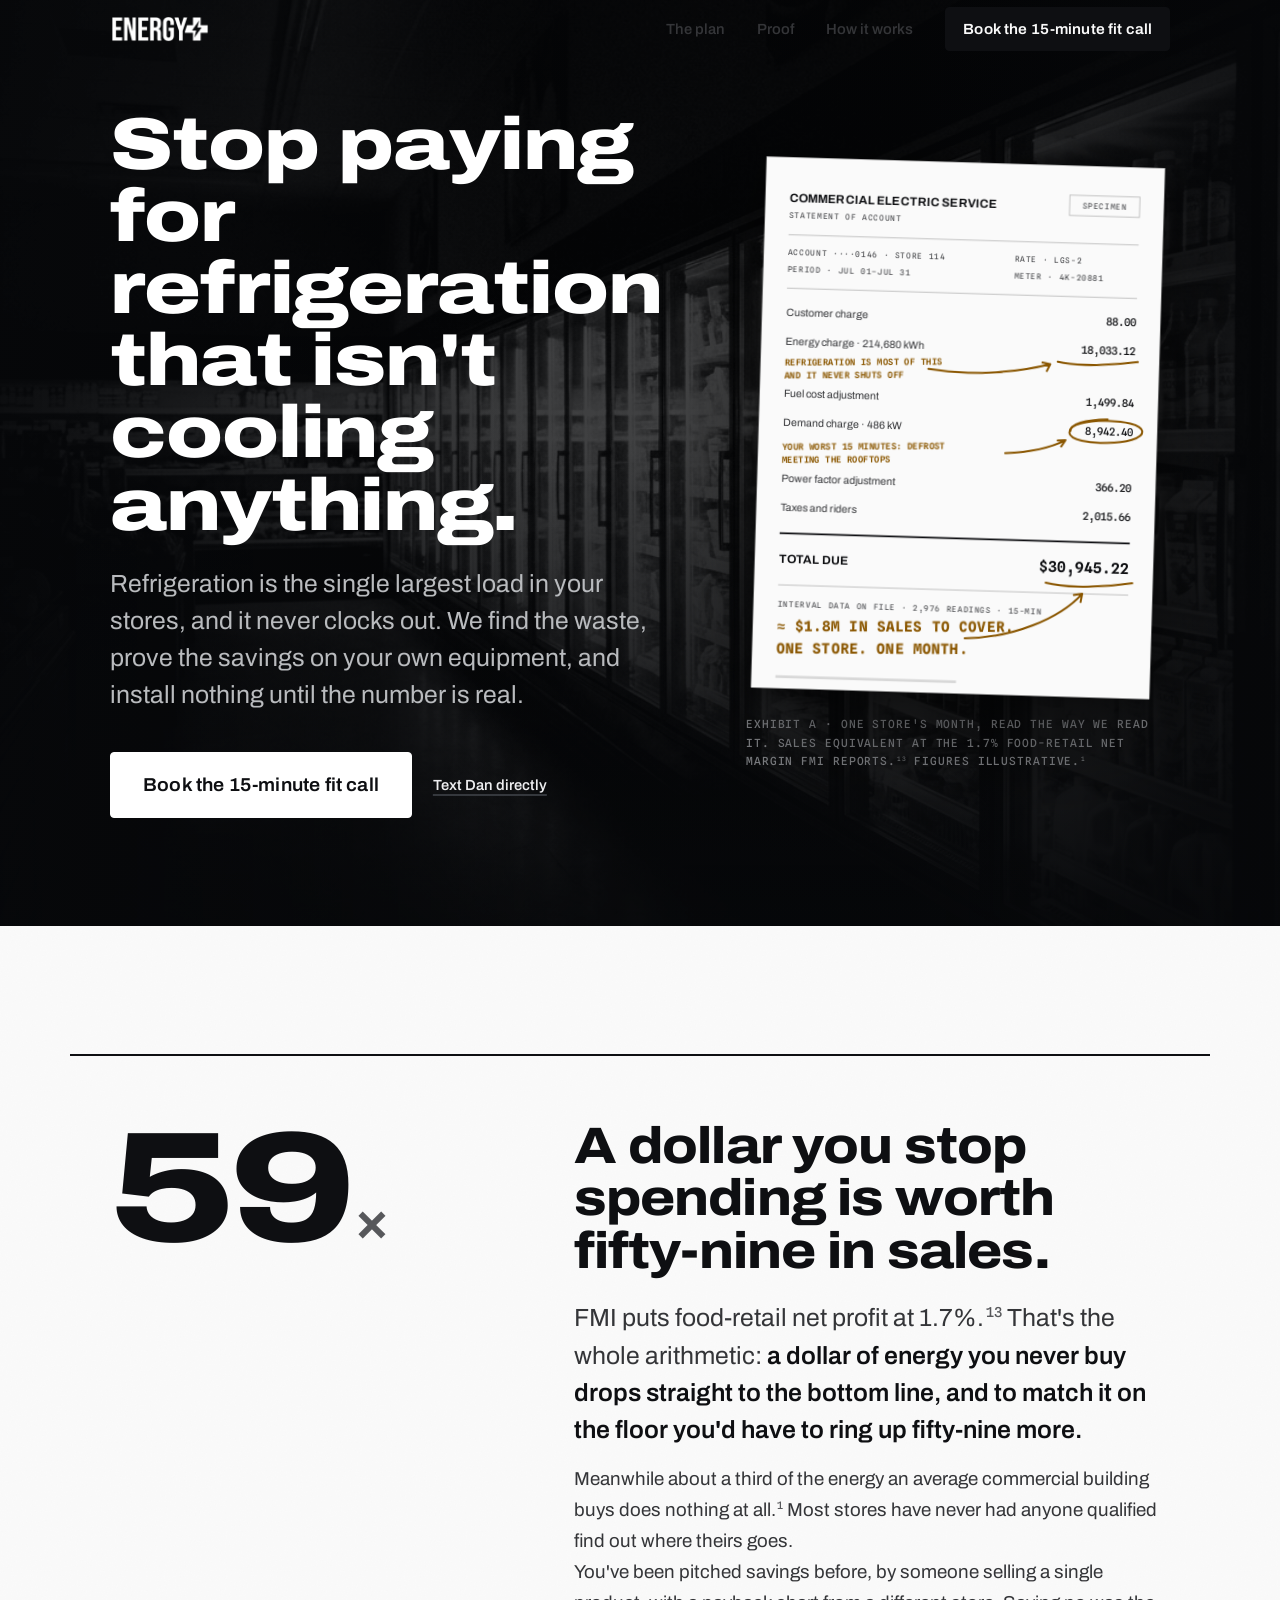
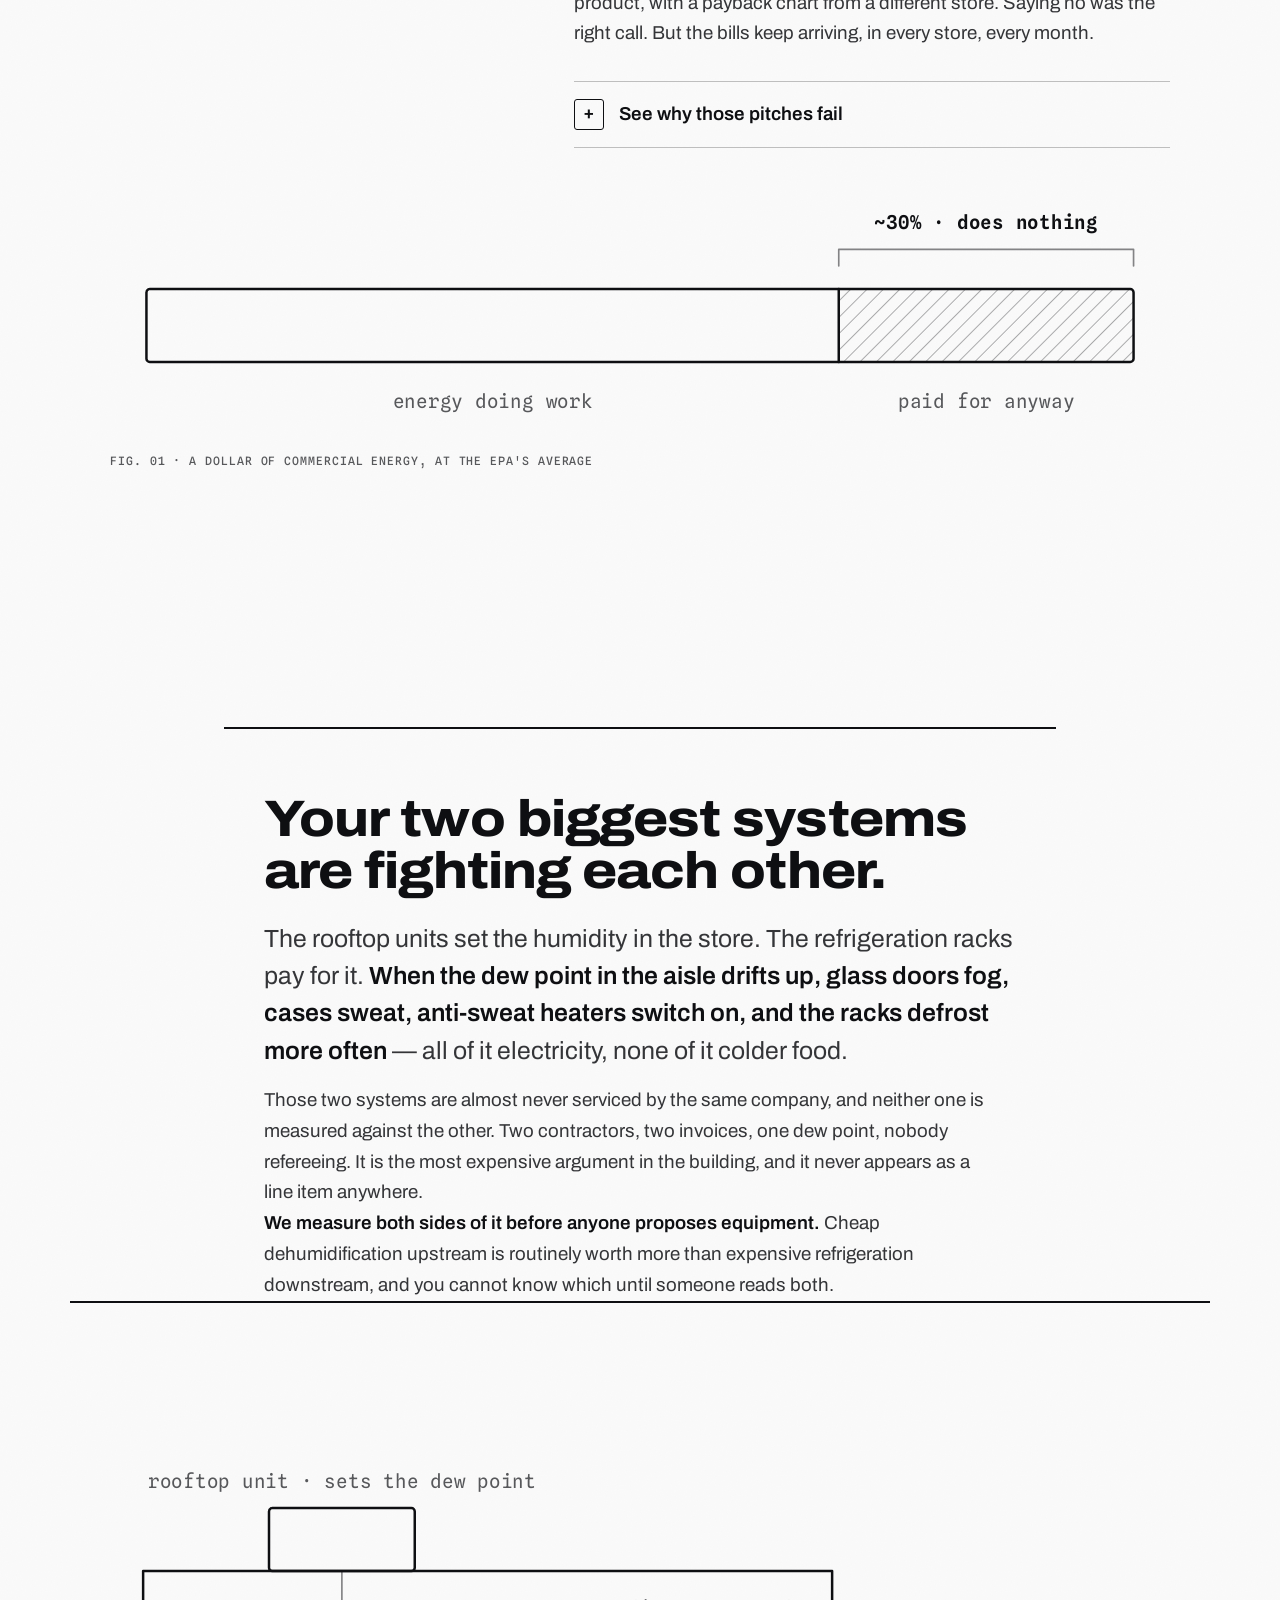
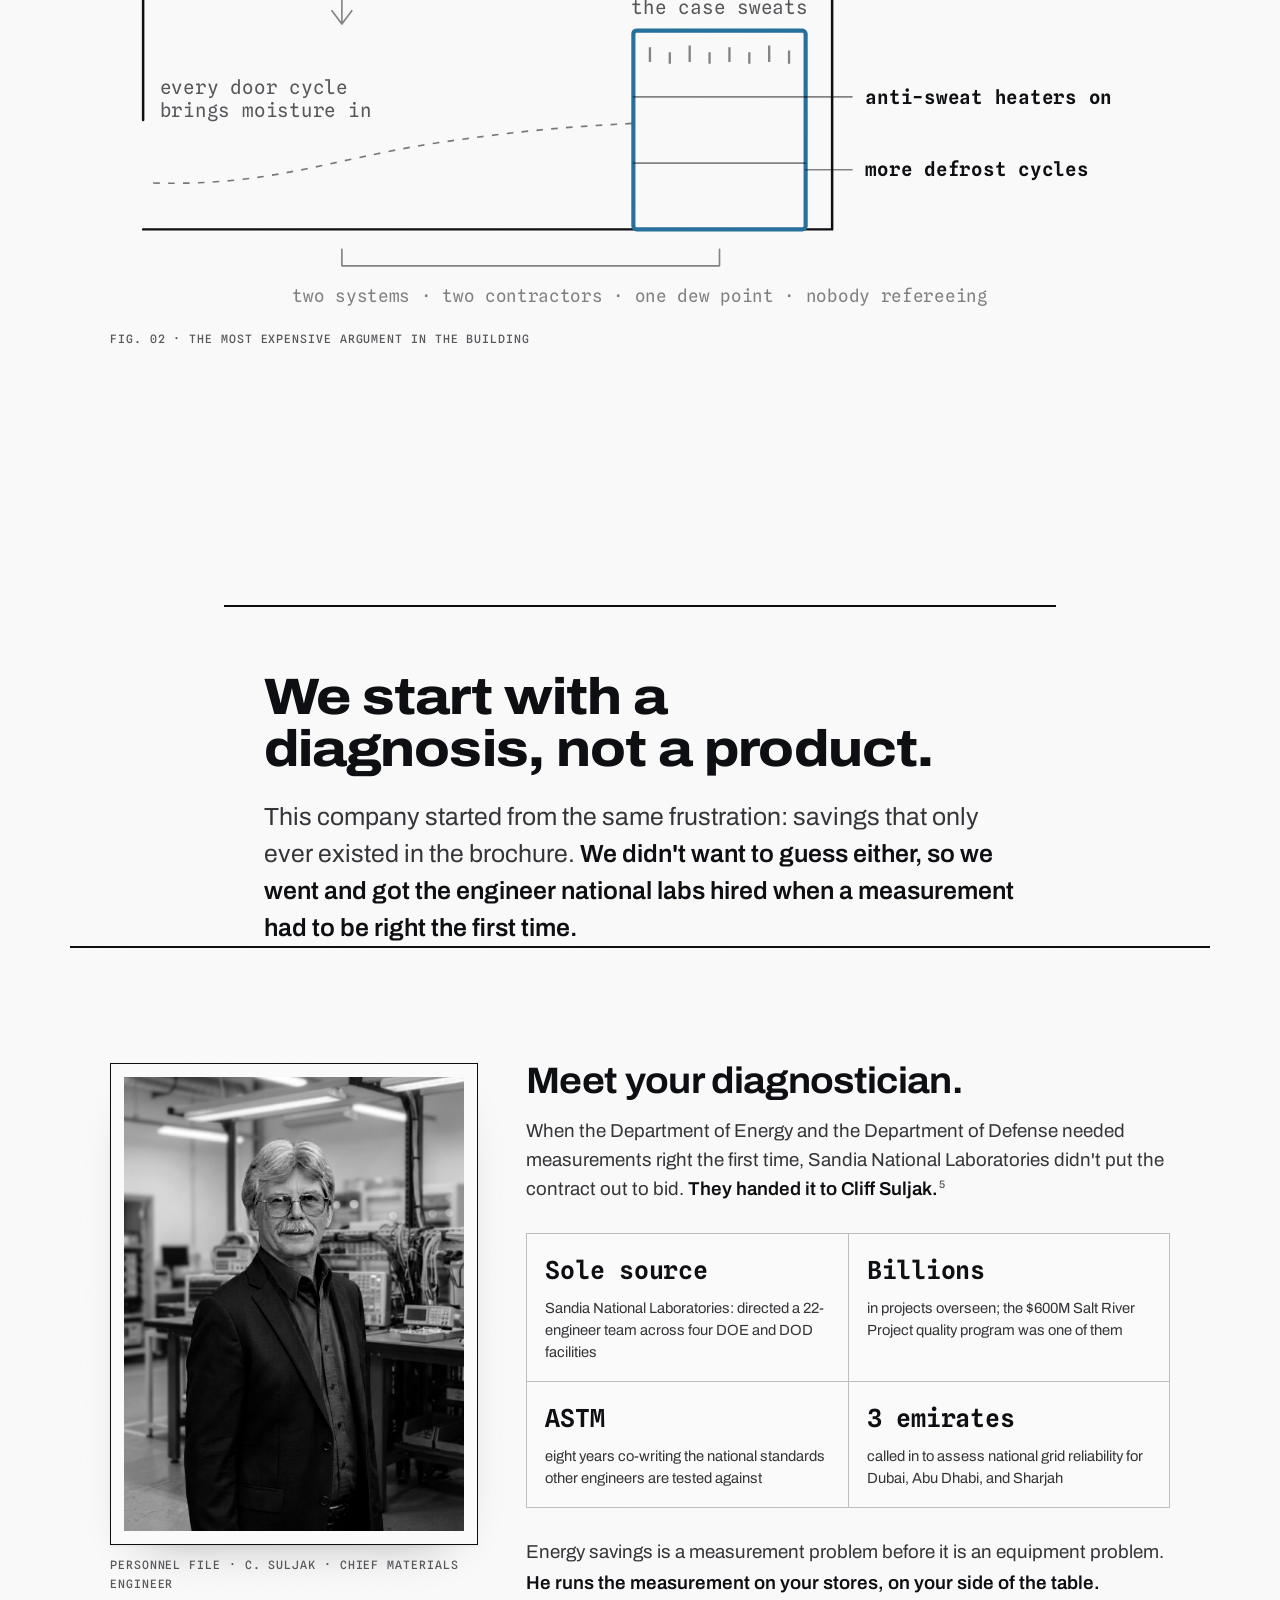
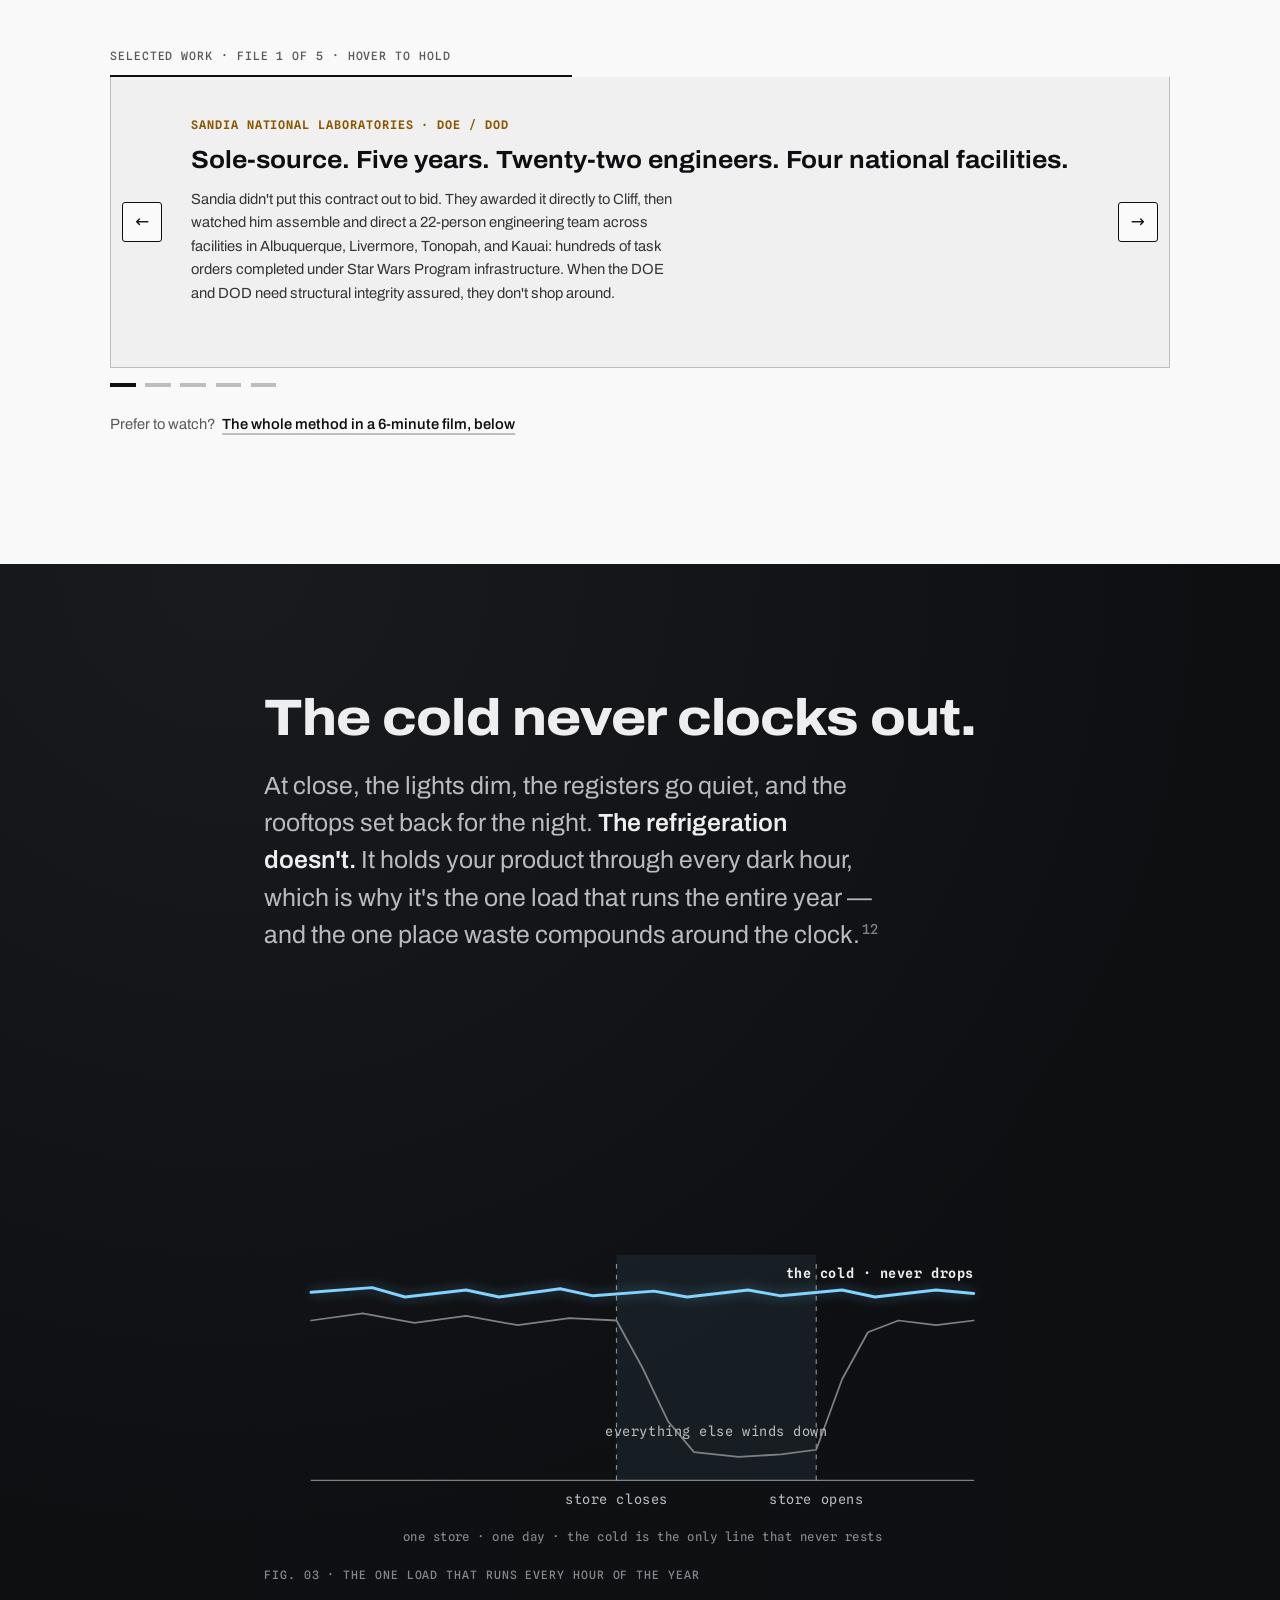
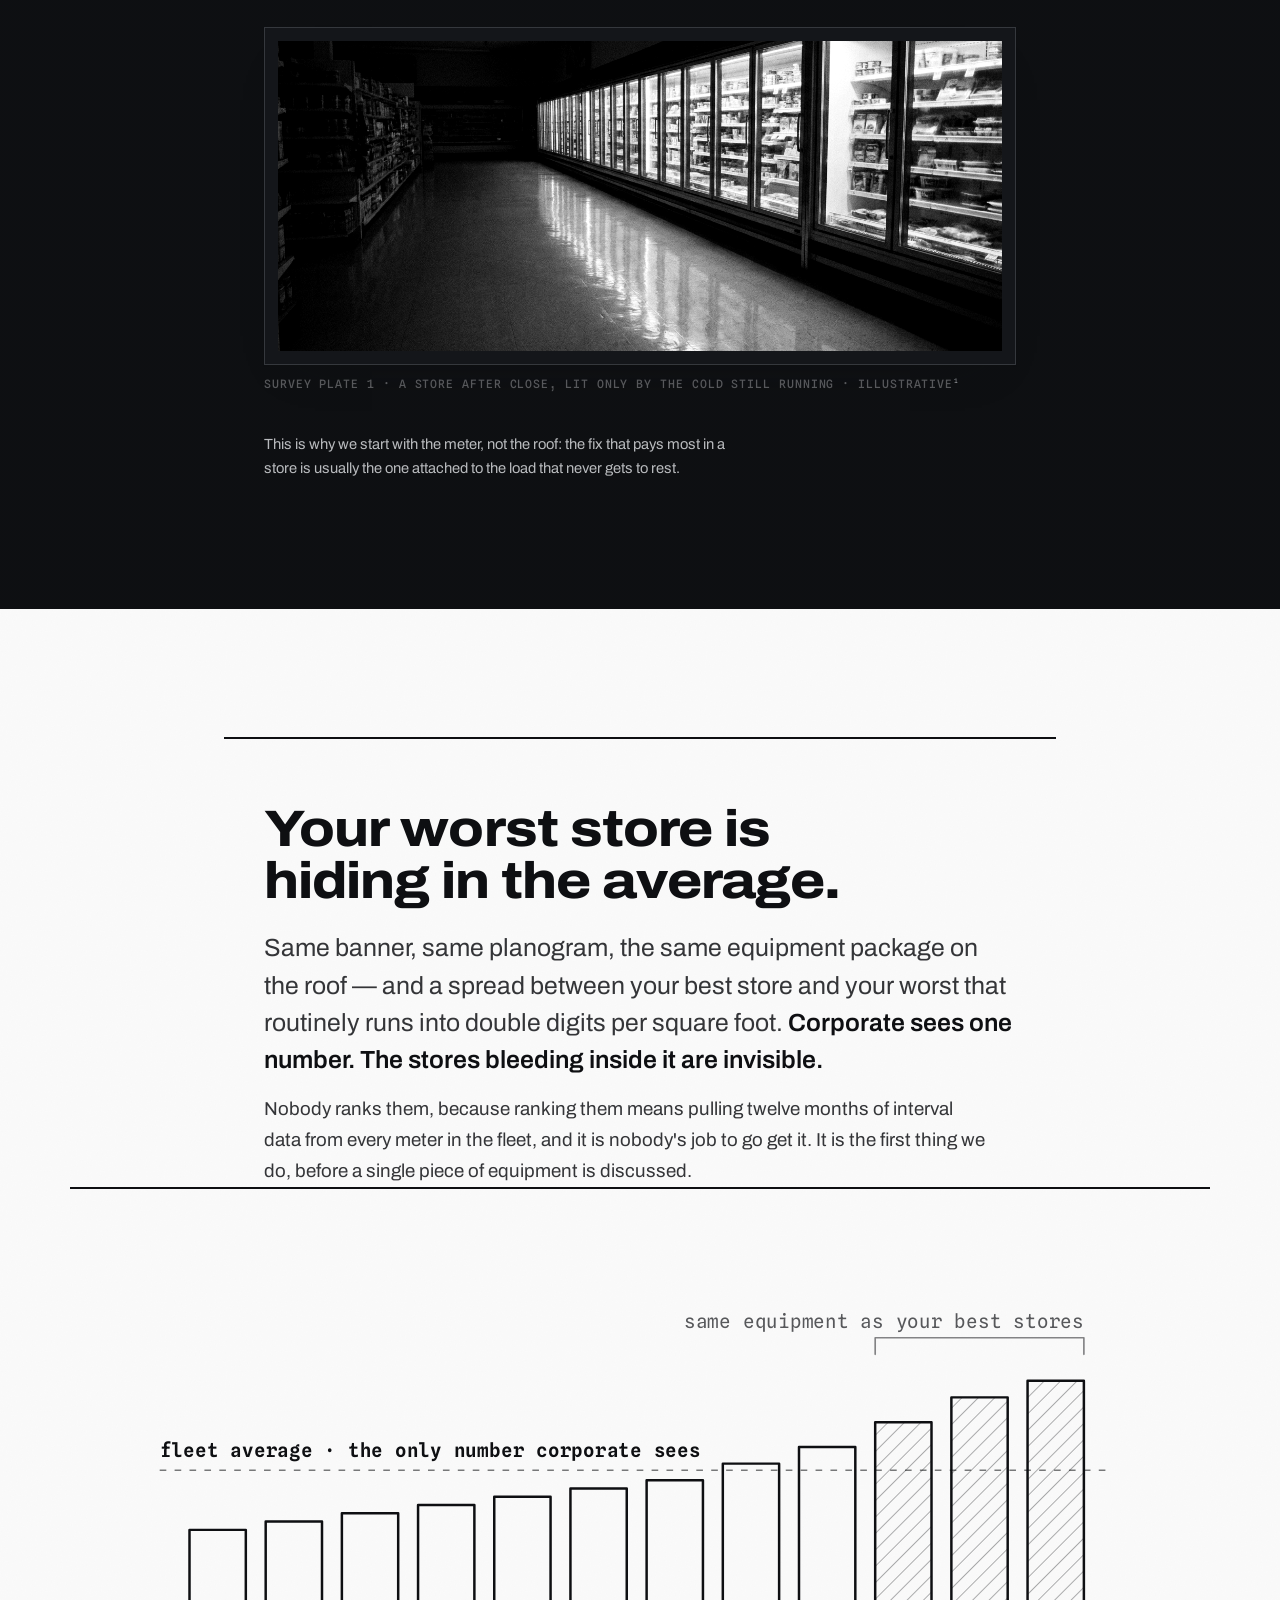
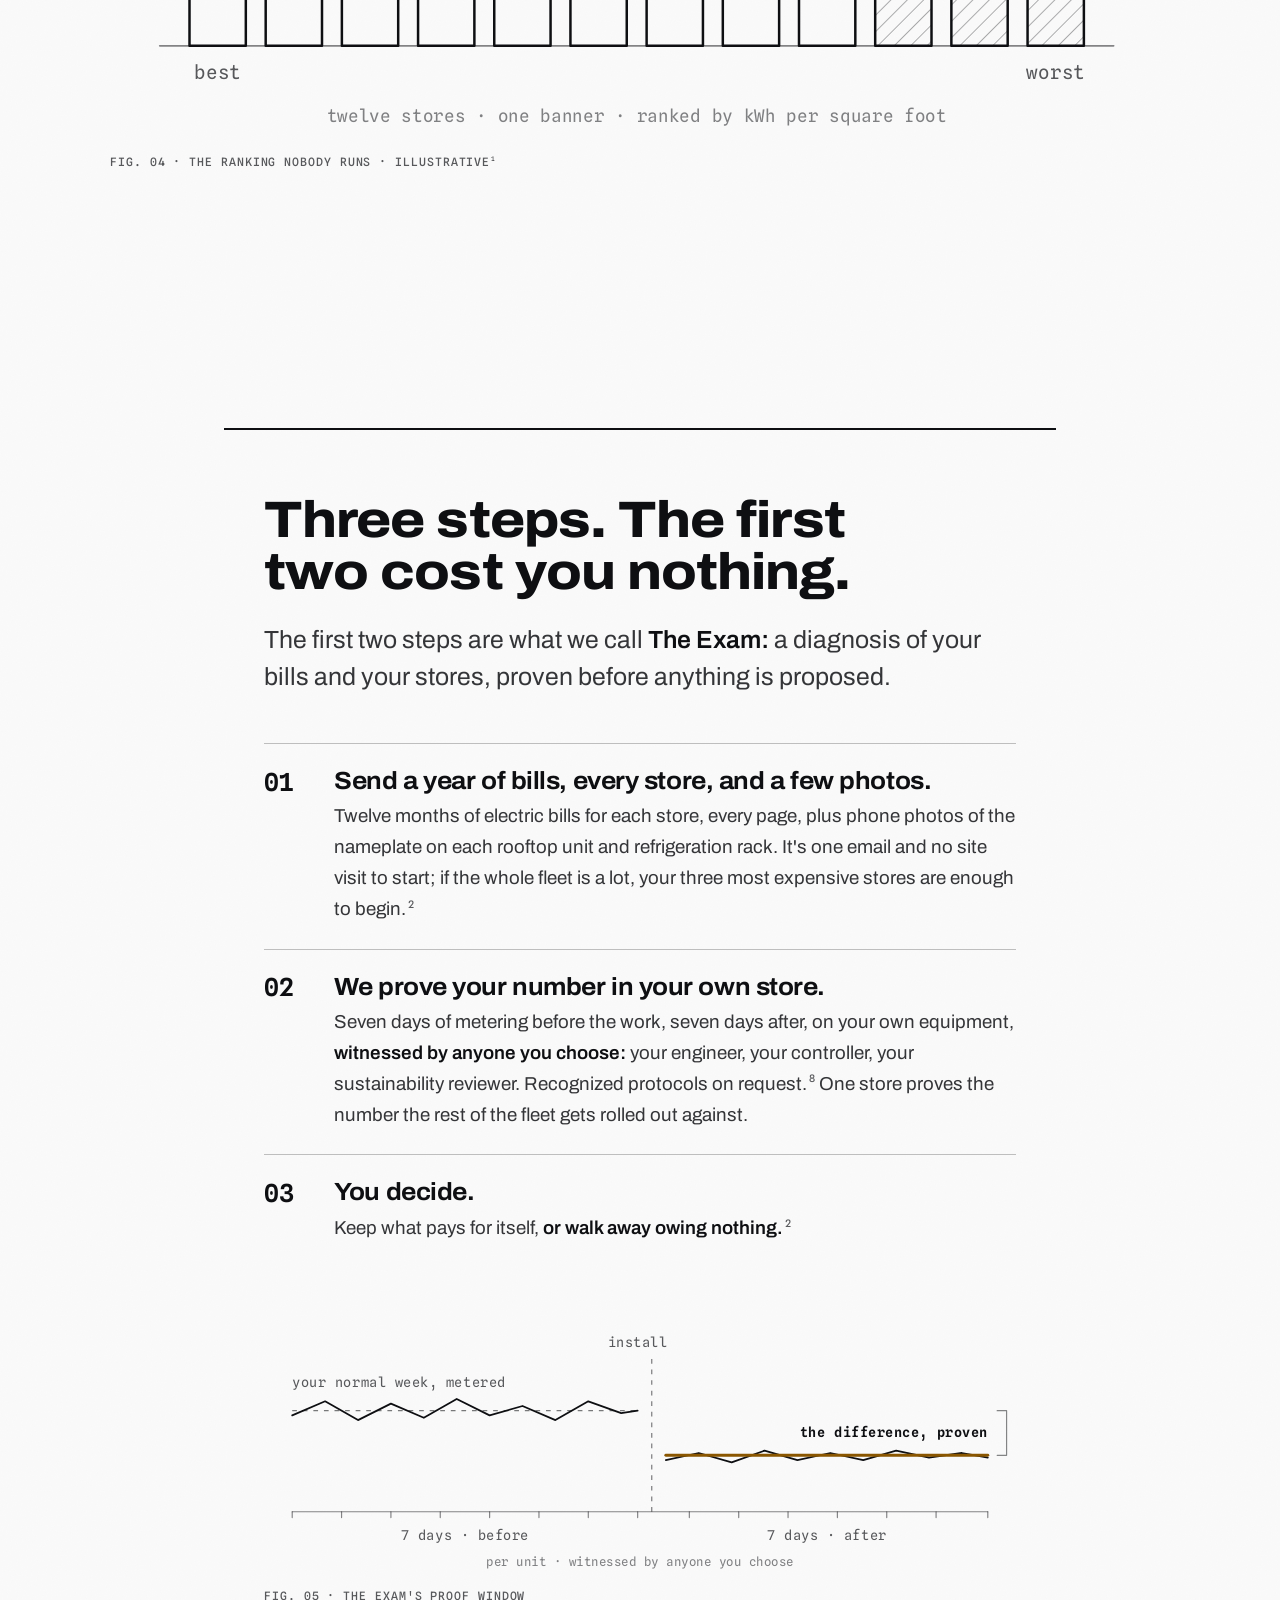
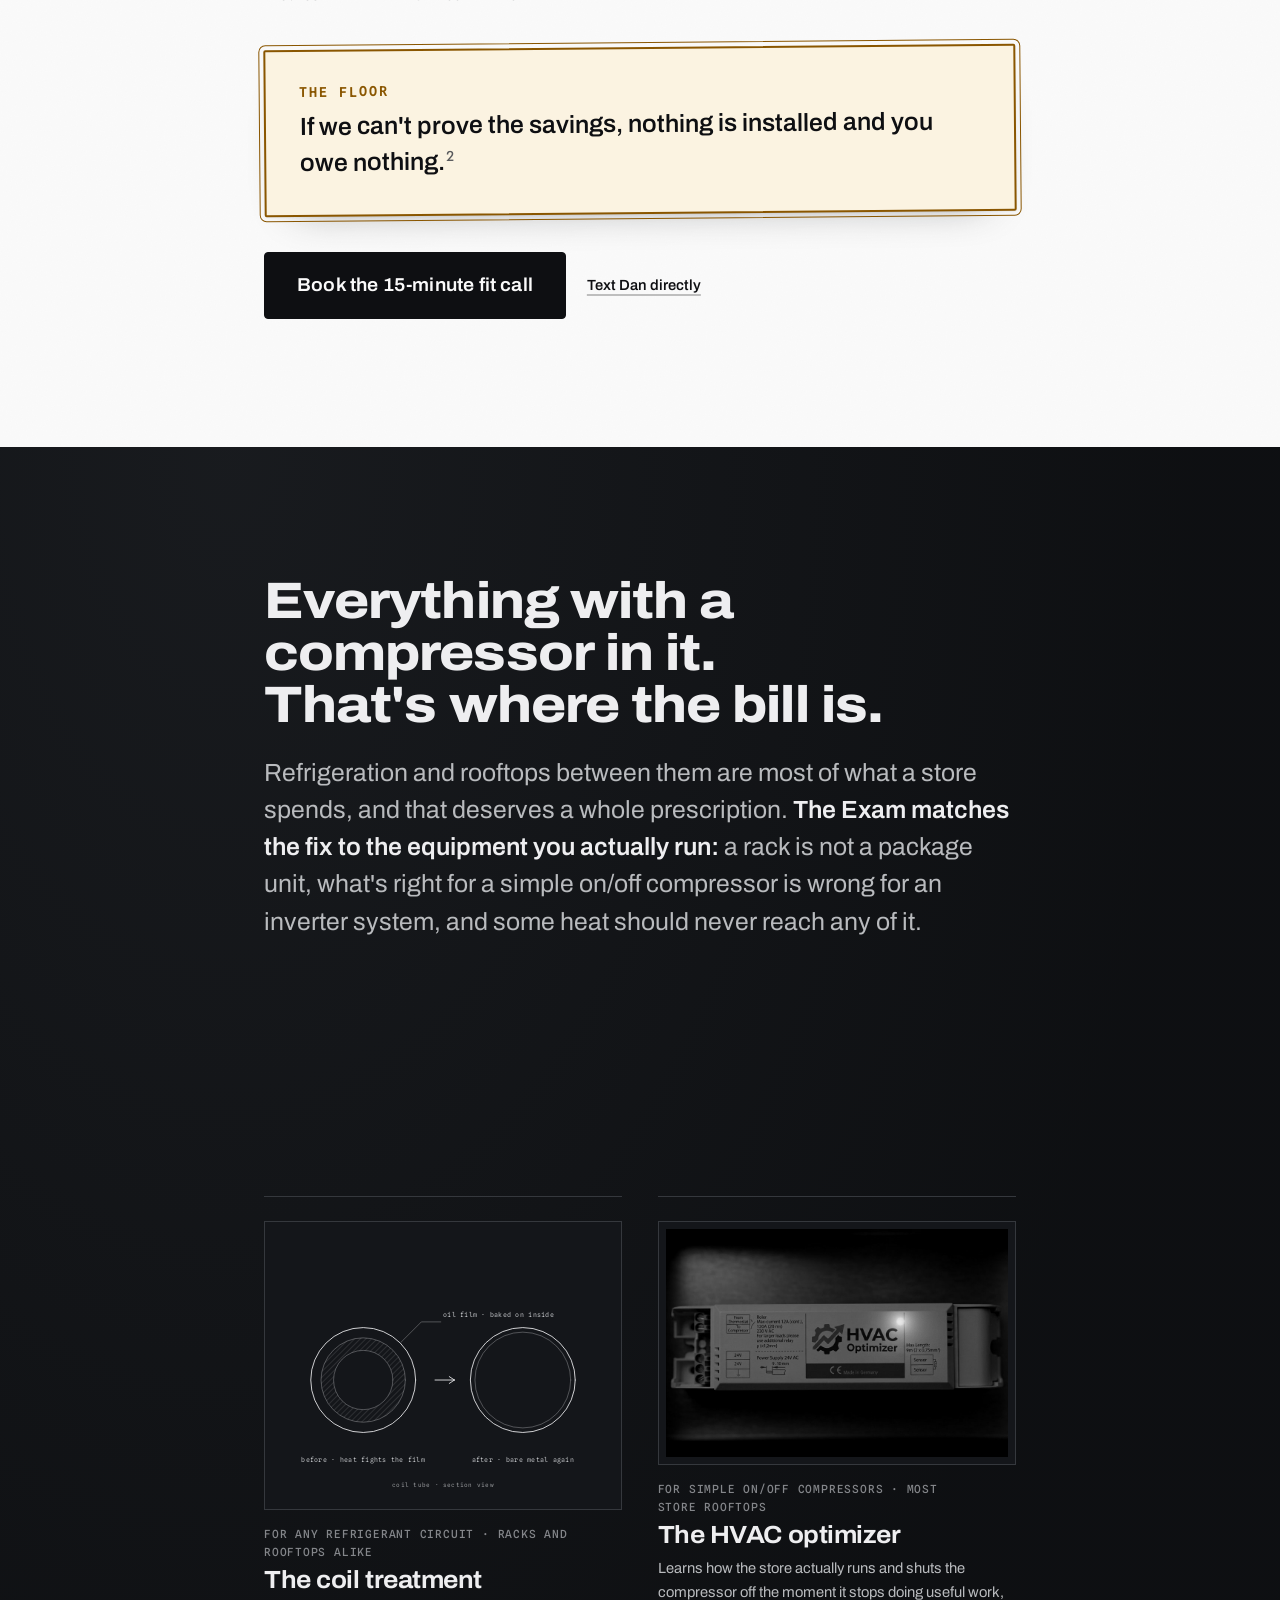
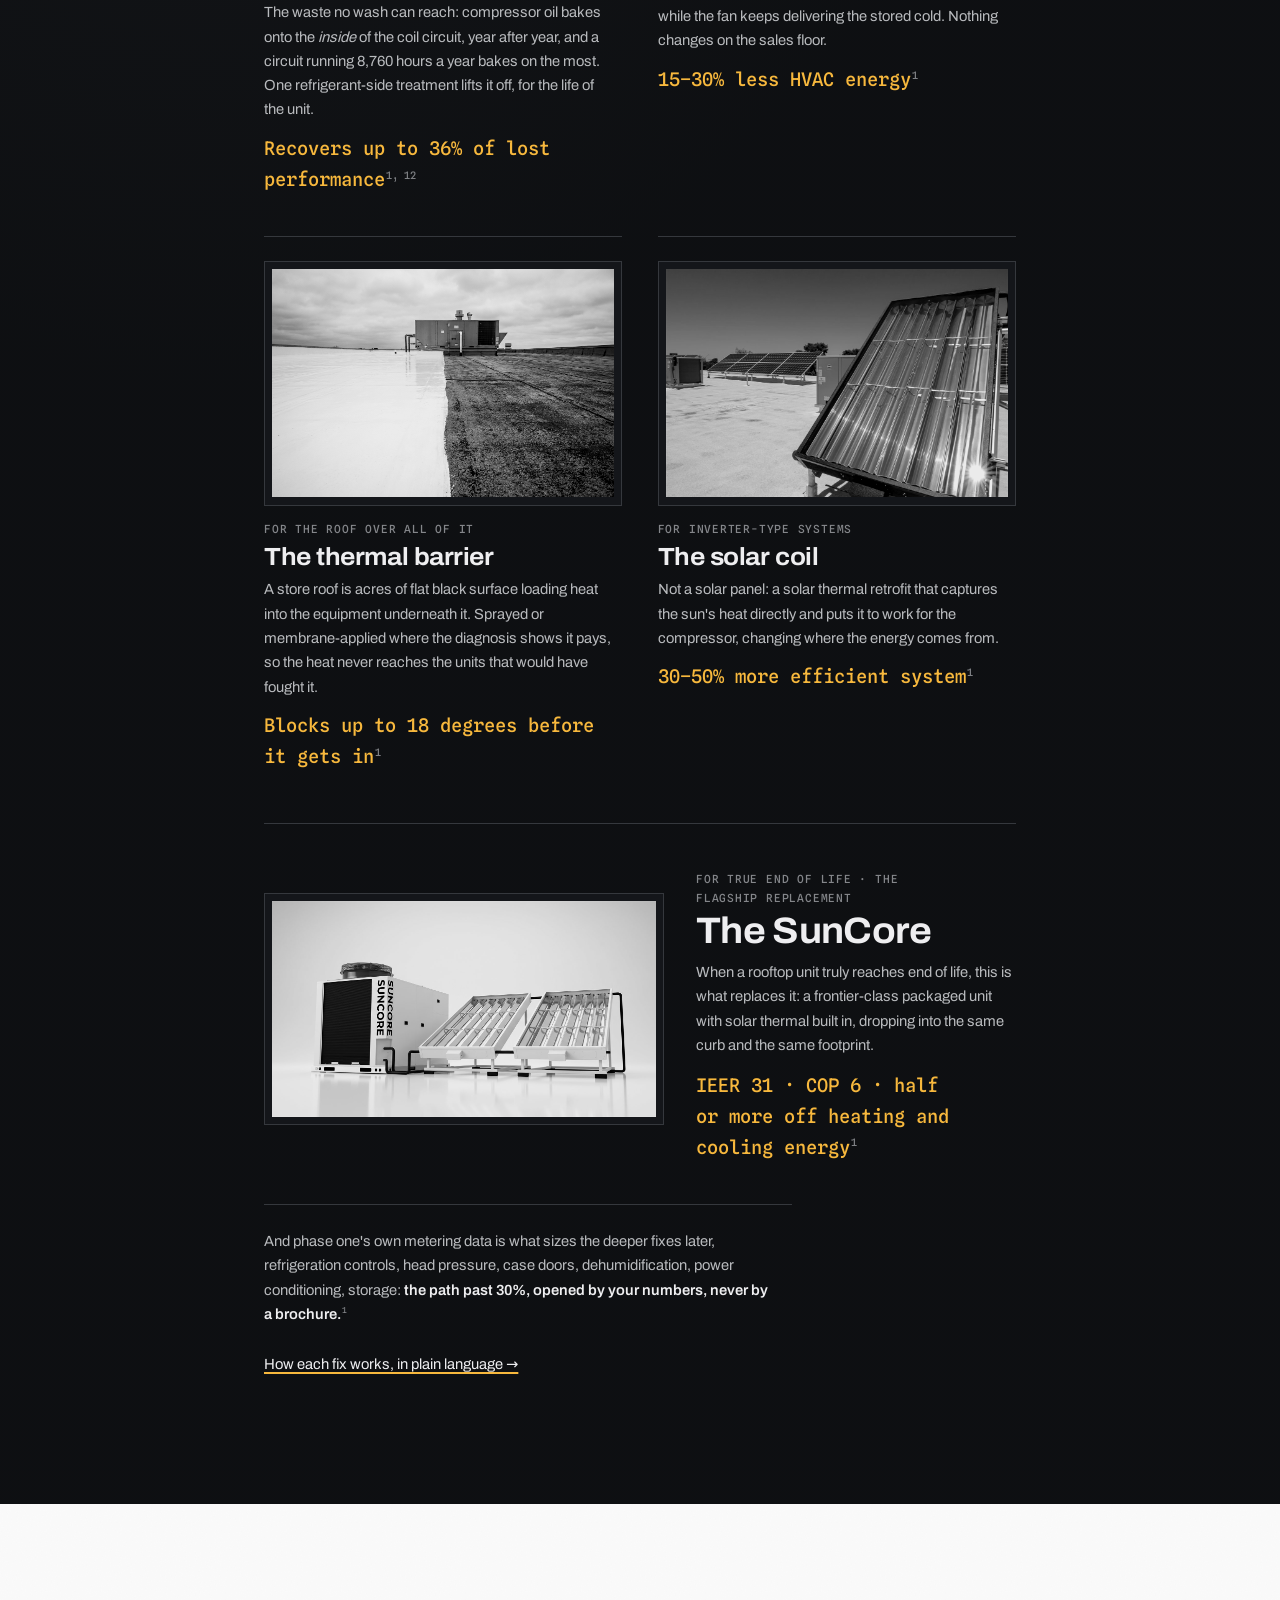
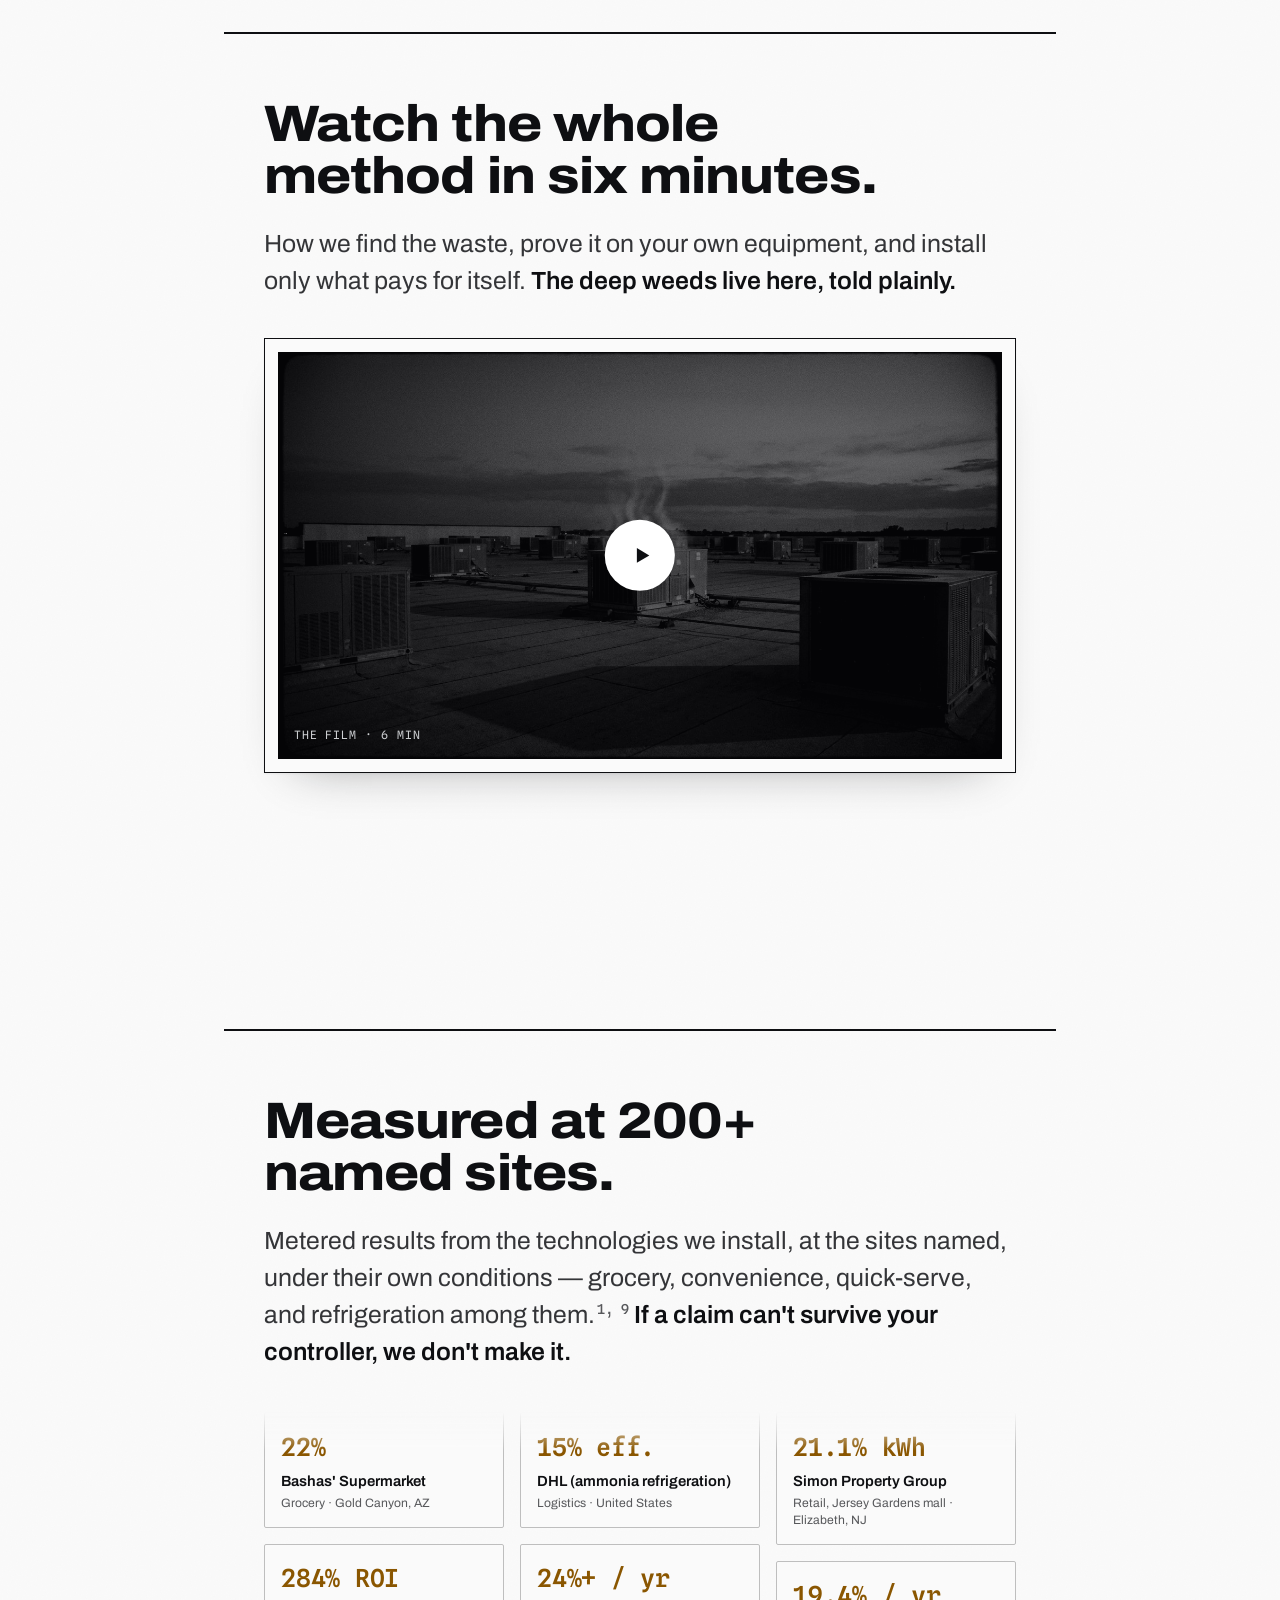
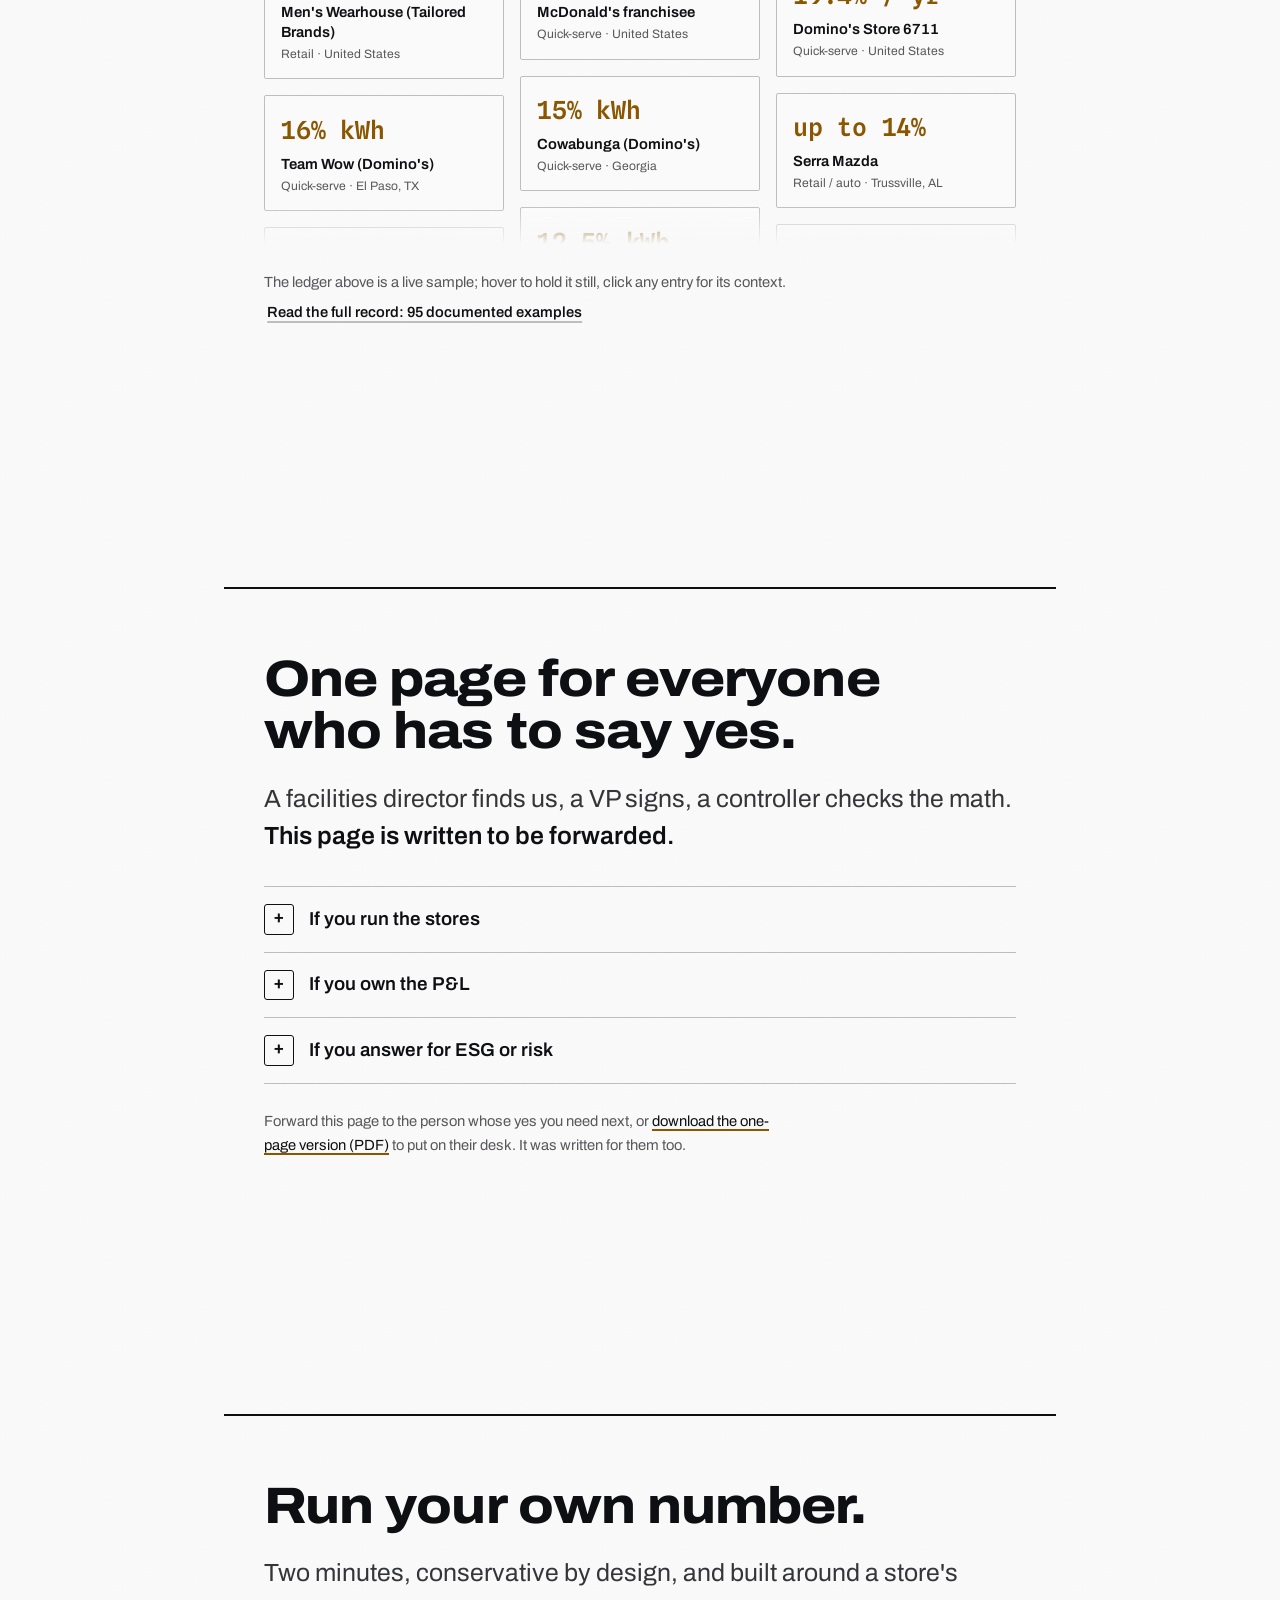
==== commit a7e594fd: "Activate hero-B: specimen bill over the working-store photo Add the .hero__media layer to the live h" ====
--- a/index.html
+++ b/index.html
@@ -33,6 +33,10 @@
 
   <!-- HERO · the exhibit: a bill, read the way we read it -->
   <section class="hero" id="top" aria-labelledby="hero-h">
+    <div class="hero__media" aria-hidden="true">
+      <img src="assets/img/hero-store.jpg" alt="" loading="eager" fetchpriority="high">
+      <div class="hero__scrim"></div>
+    </div>
     <div class="wrap hero__in hero__grid">
       <div class="hero__copy">
         <h1 id="hero-h">Stop paying for refrigeration that isn't cooling anything.</h1>
--- a/assets/site.css
+++ b/assets/site.css
@@ -170,6 +170,16 @@
   background:
     linear-gradient(to right, oklch(0.15 0.006 260 / 0.92) 0%, oklch(0.15 0.006 260 / 0.62) 55%, oklch(0.15 0.006 260 / 0.4) 100%),
     linear-gradient(to top, oklch(0.15 0.006 260 / 0.9), transparent 45%);
+}
+/* HERO-B: the specimen bill floats over a darkened, working-store photo.
+   Both overrides are scoped to .hero so the close section's media/scrim are untouched;
+   they are inert until the hero markup carries a .hero__media element. */
+.hero .hero__media img { filter: grayscale(1) contrast(1.05) brightness(0.55); }
+.hero .hero__scrim {
+  background:
+    linear-gradient(to right, oklch(0.13 0.006 260 / 0.93) 0%, oklch(0.13 0.006 260 / 0.55) 42%, oklch(0.13 0.006 260 / 0.52) 70%, oklch(0.13 0.006 260 / 0.85) 100%),
+    linear-gradient(to top, oklch(0.13 0.006 260 / 0.86), transparent 52%),
+    radial-gradient(95% 78% at 60% 42%, transparent 0%, oklch(0.13 0.006 260 / 0.32) 78%);
 }
 .hero__in, .close__in { position: relative; padding-block: clamp(6rem, 12vh, 9rem); }
 .hero h1 {
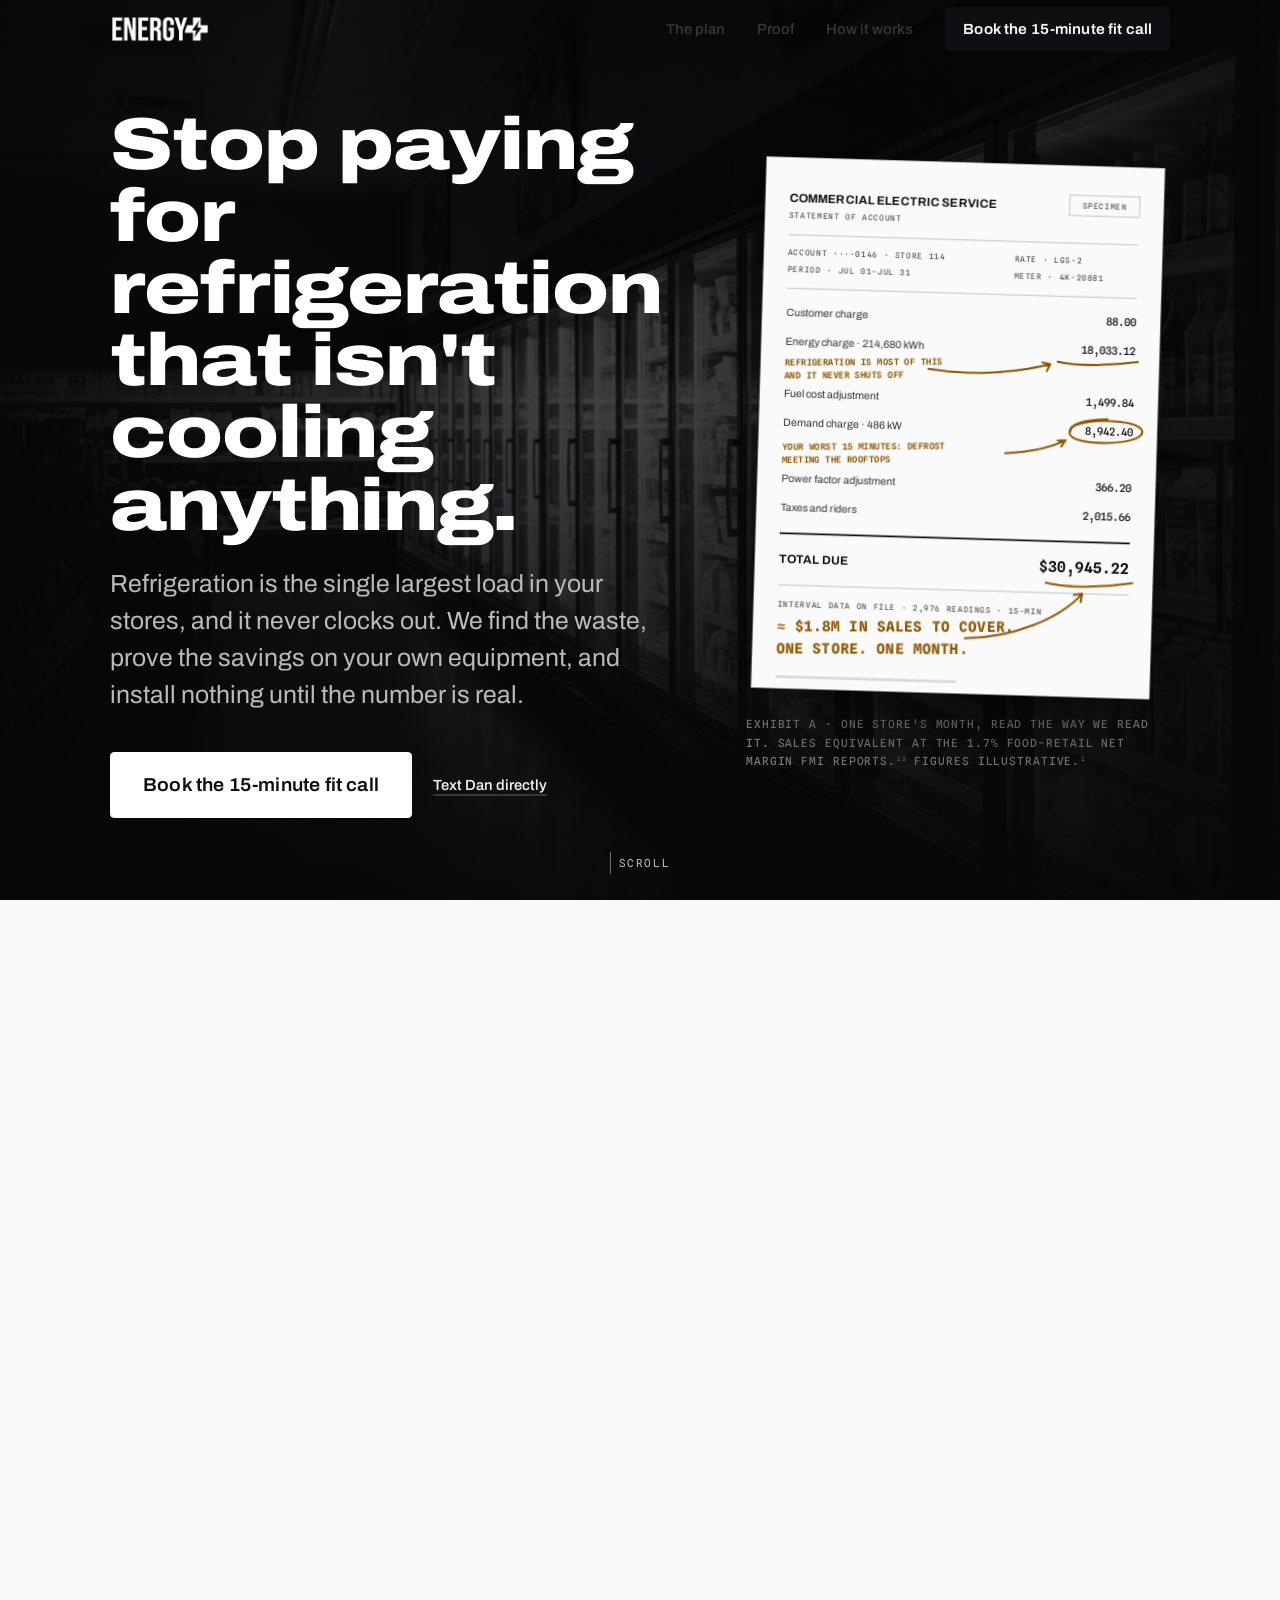
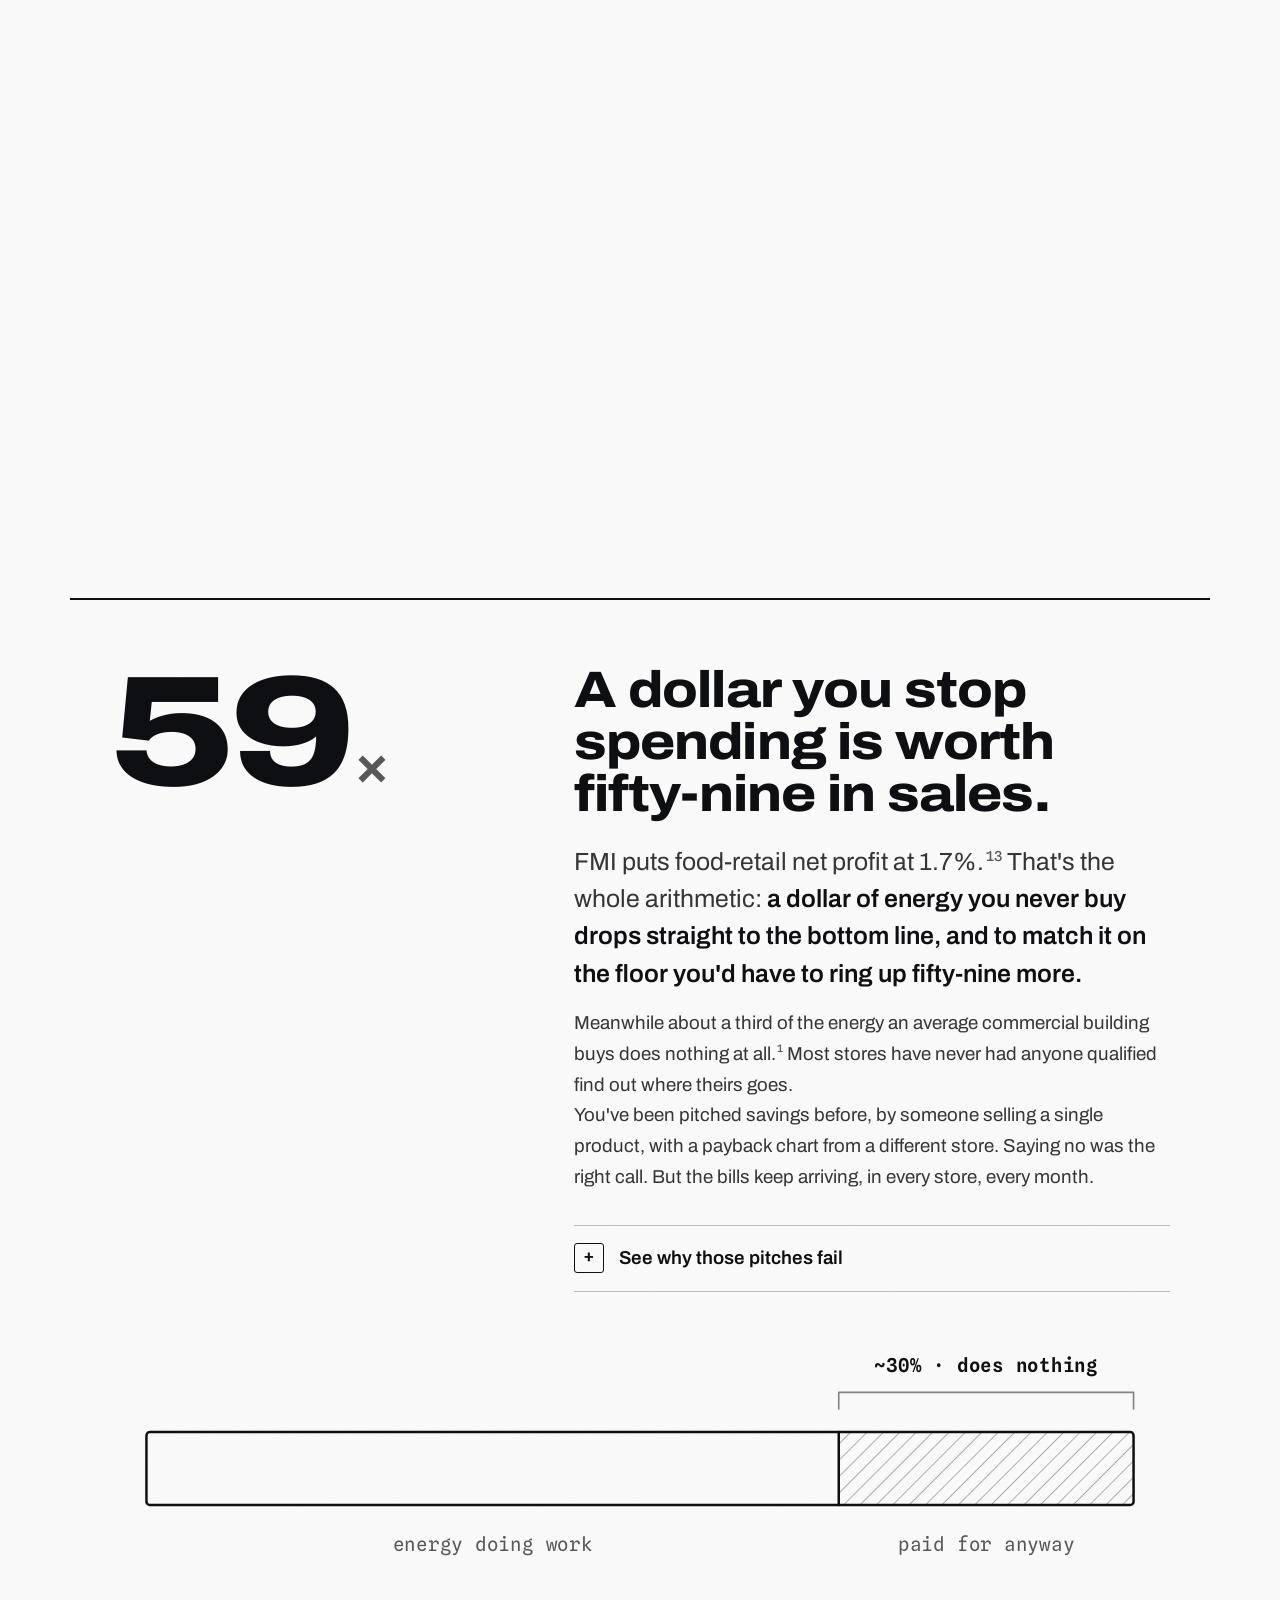
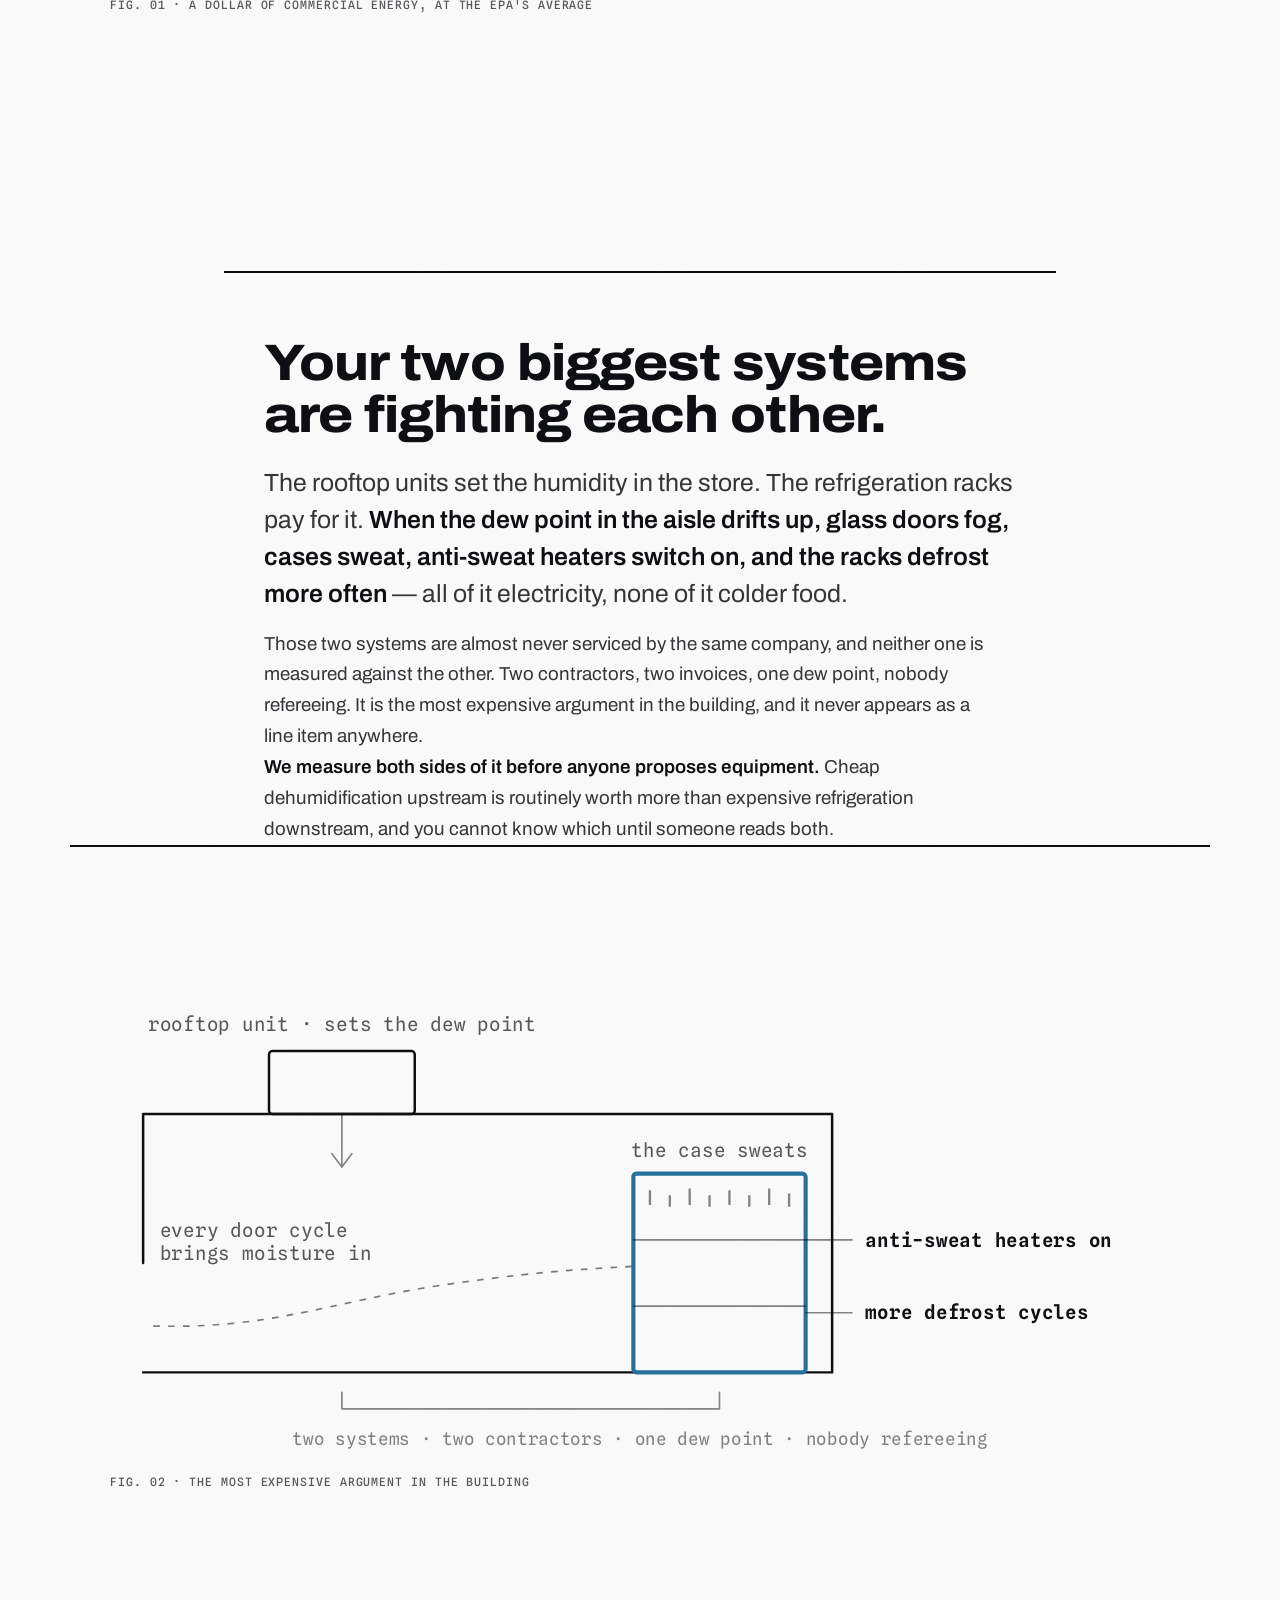
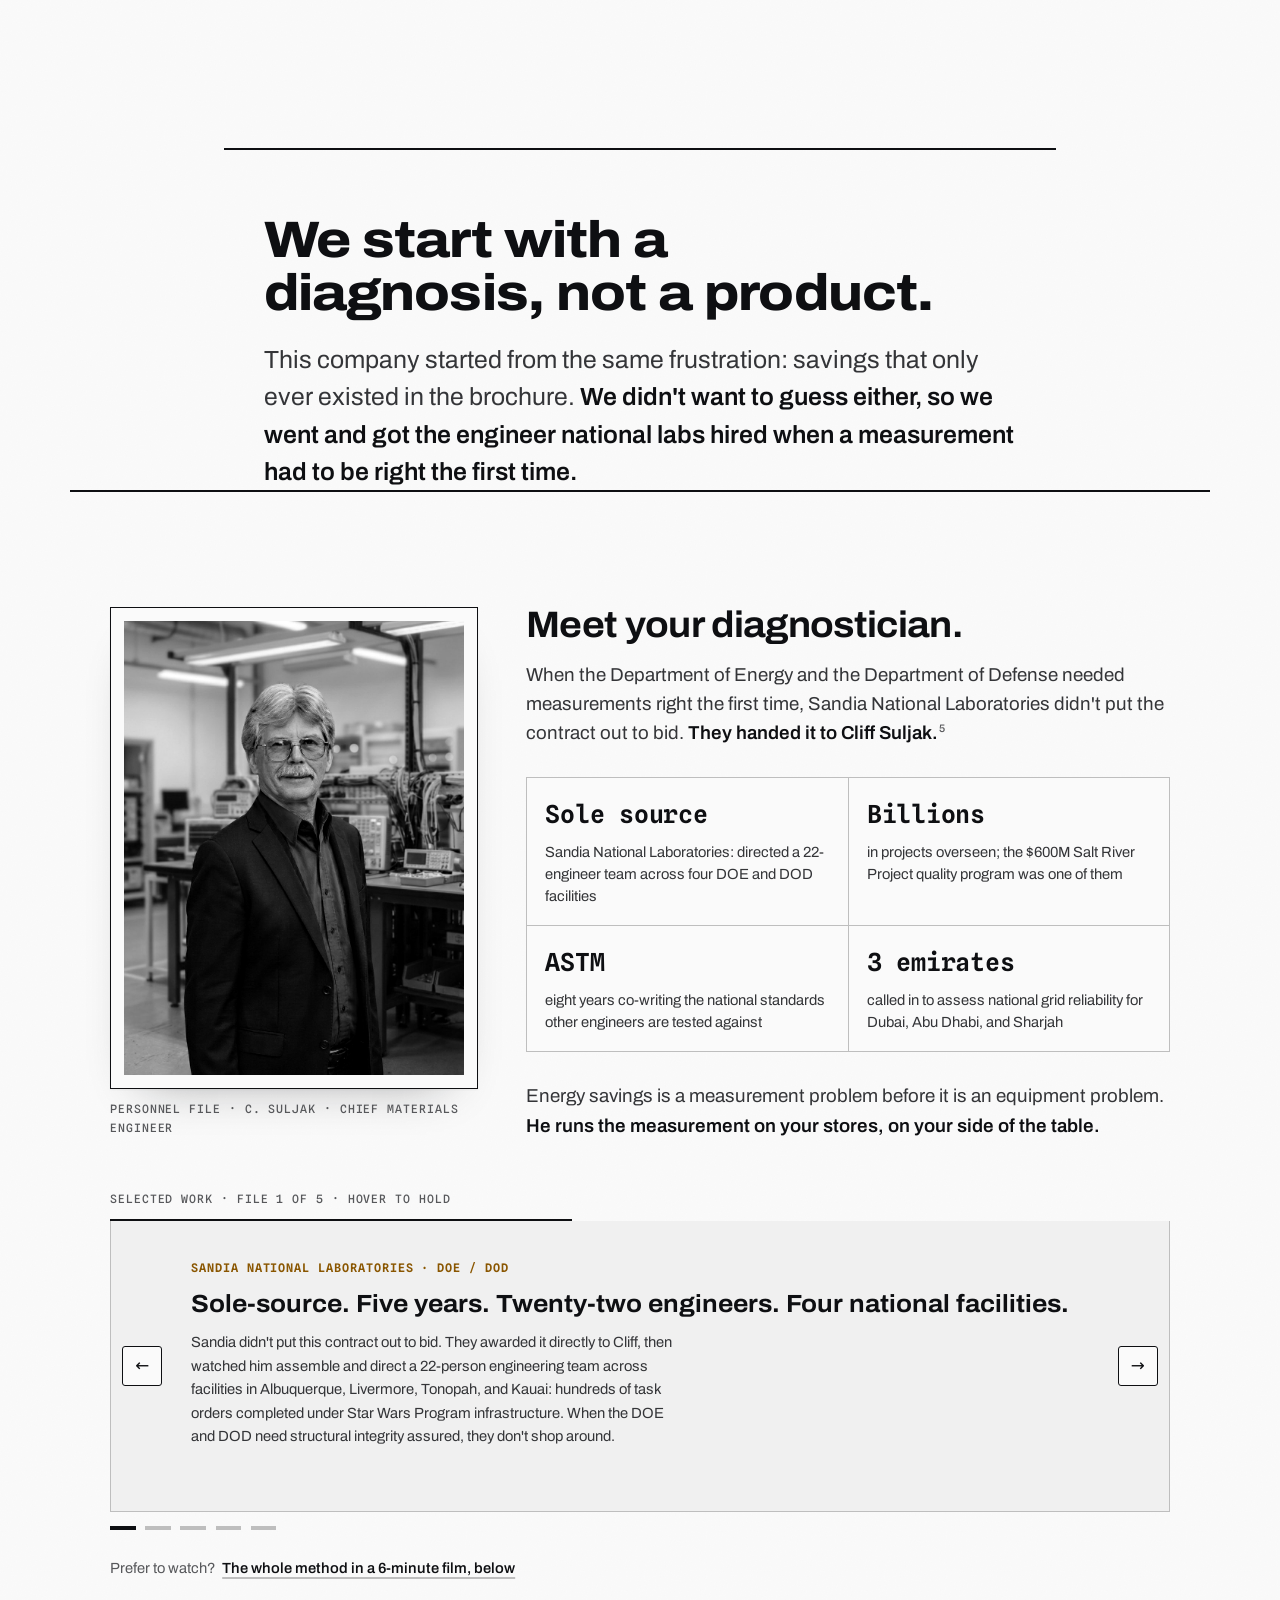
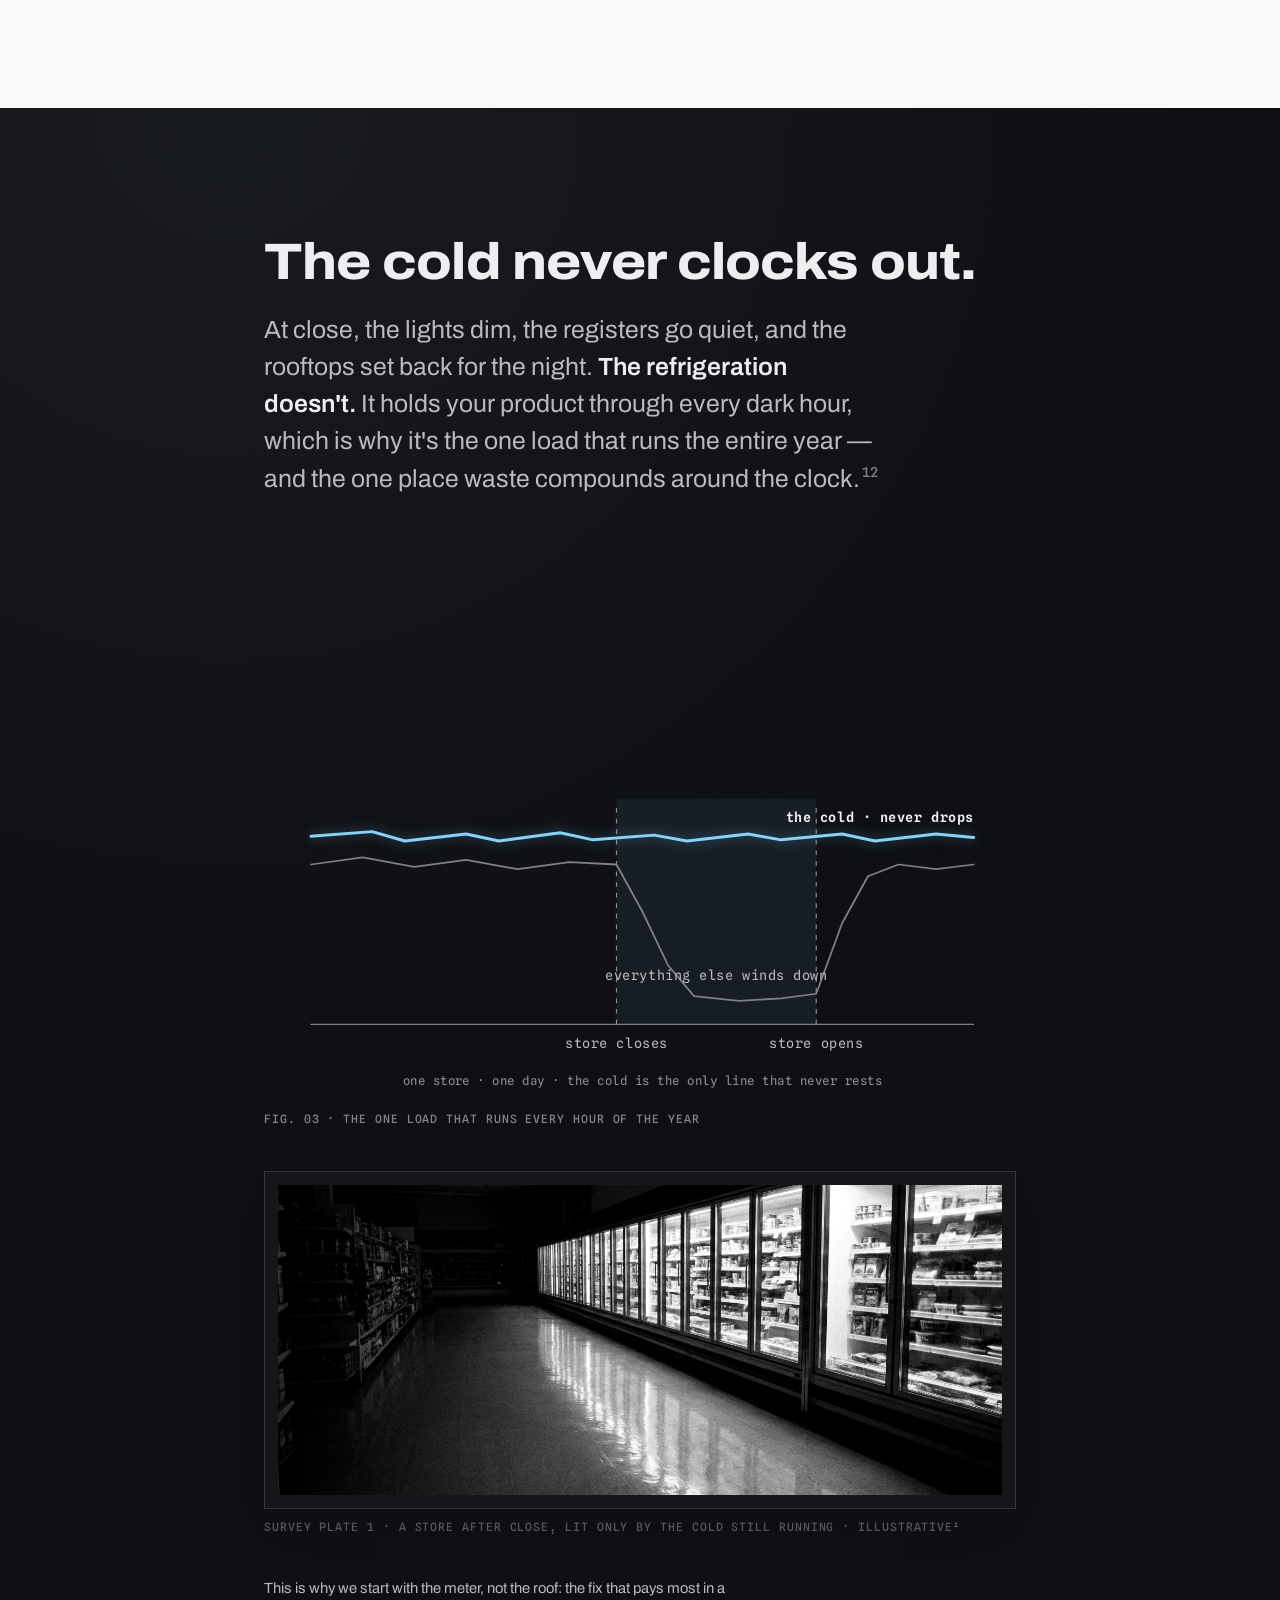
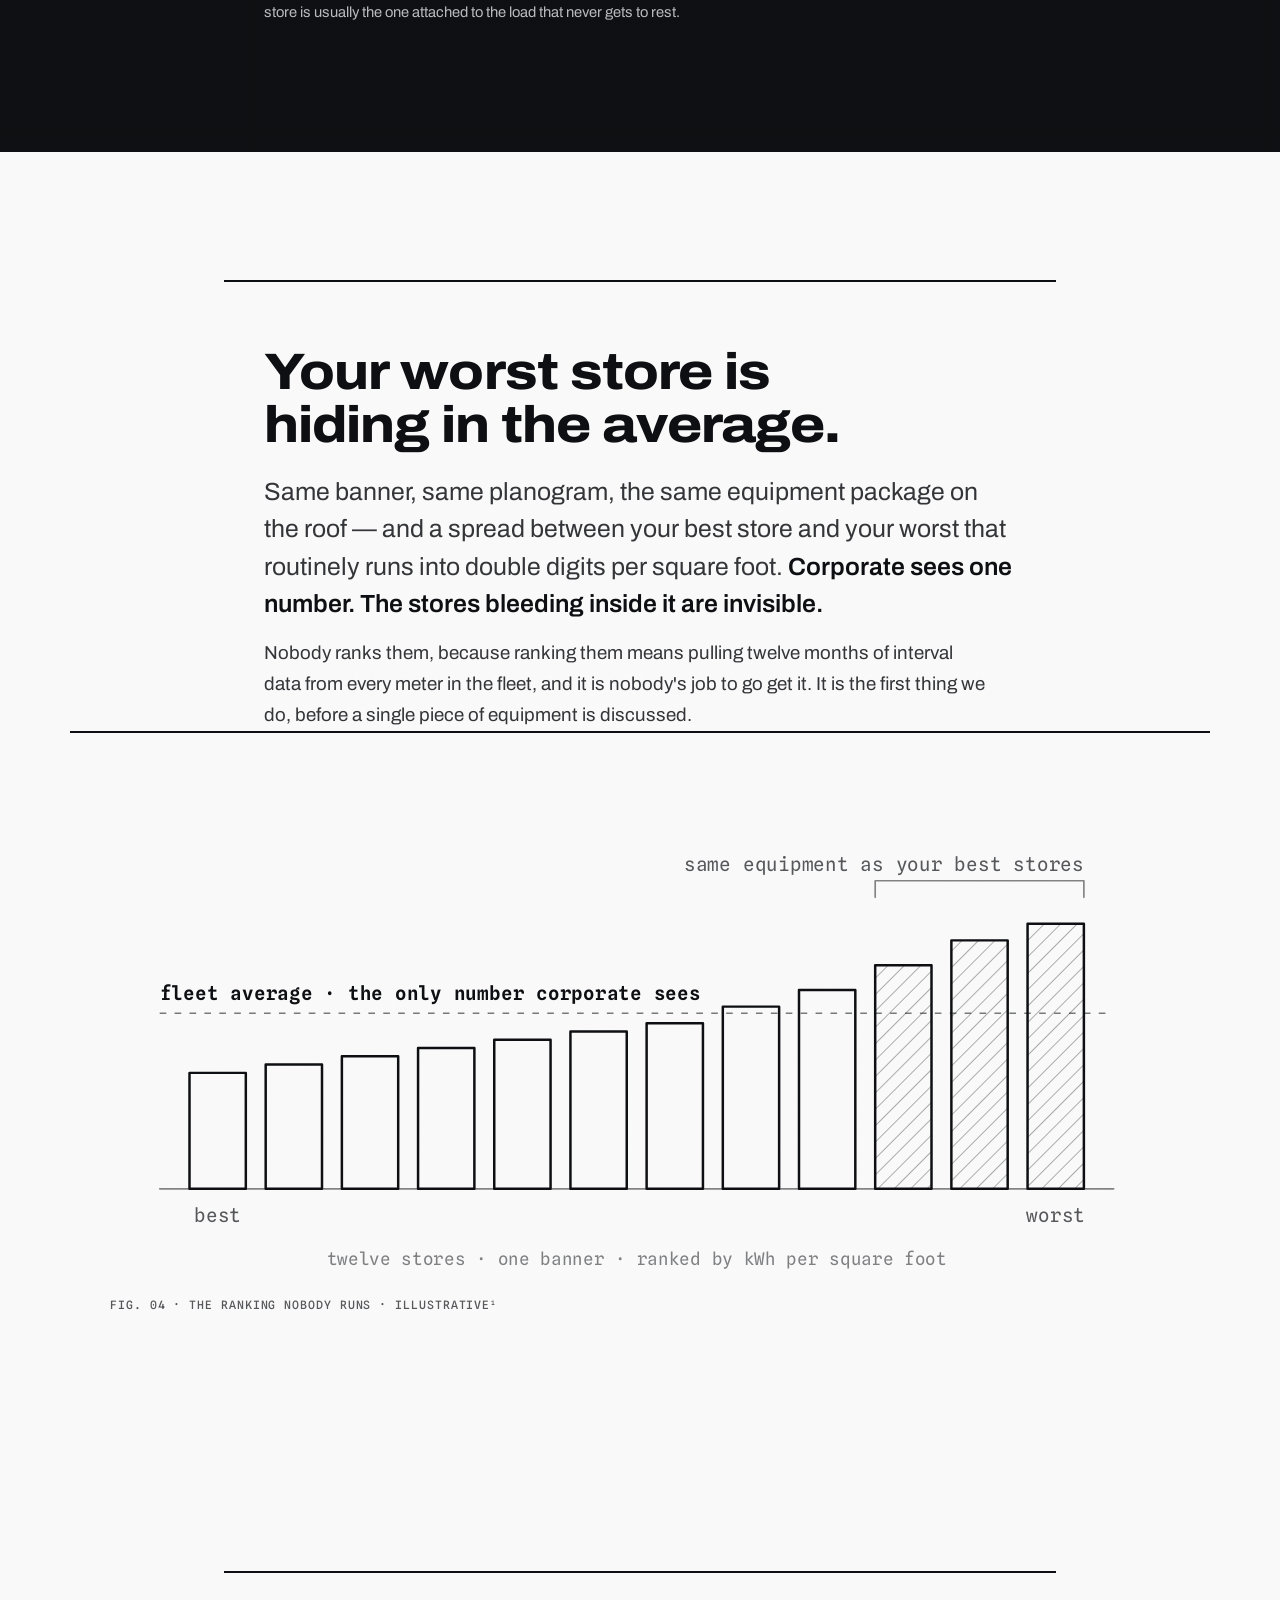
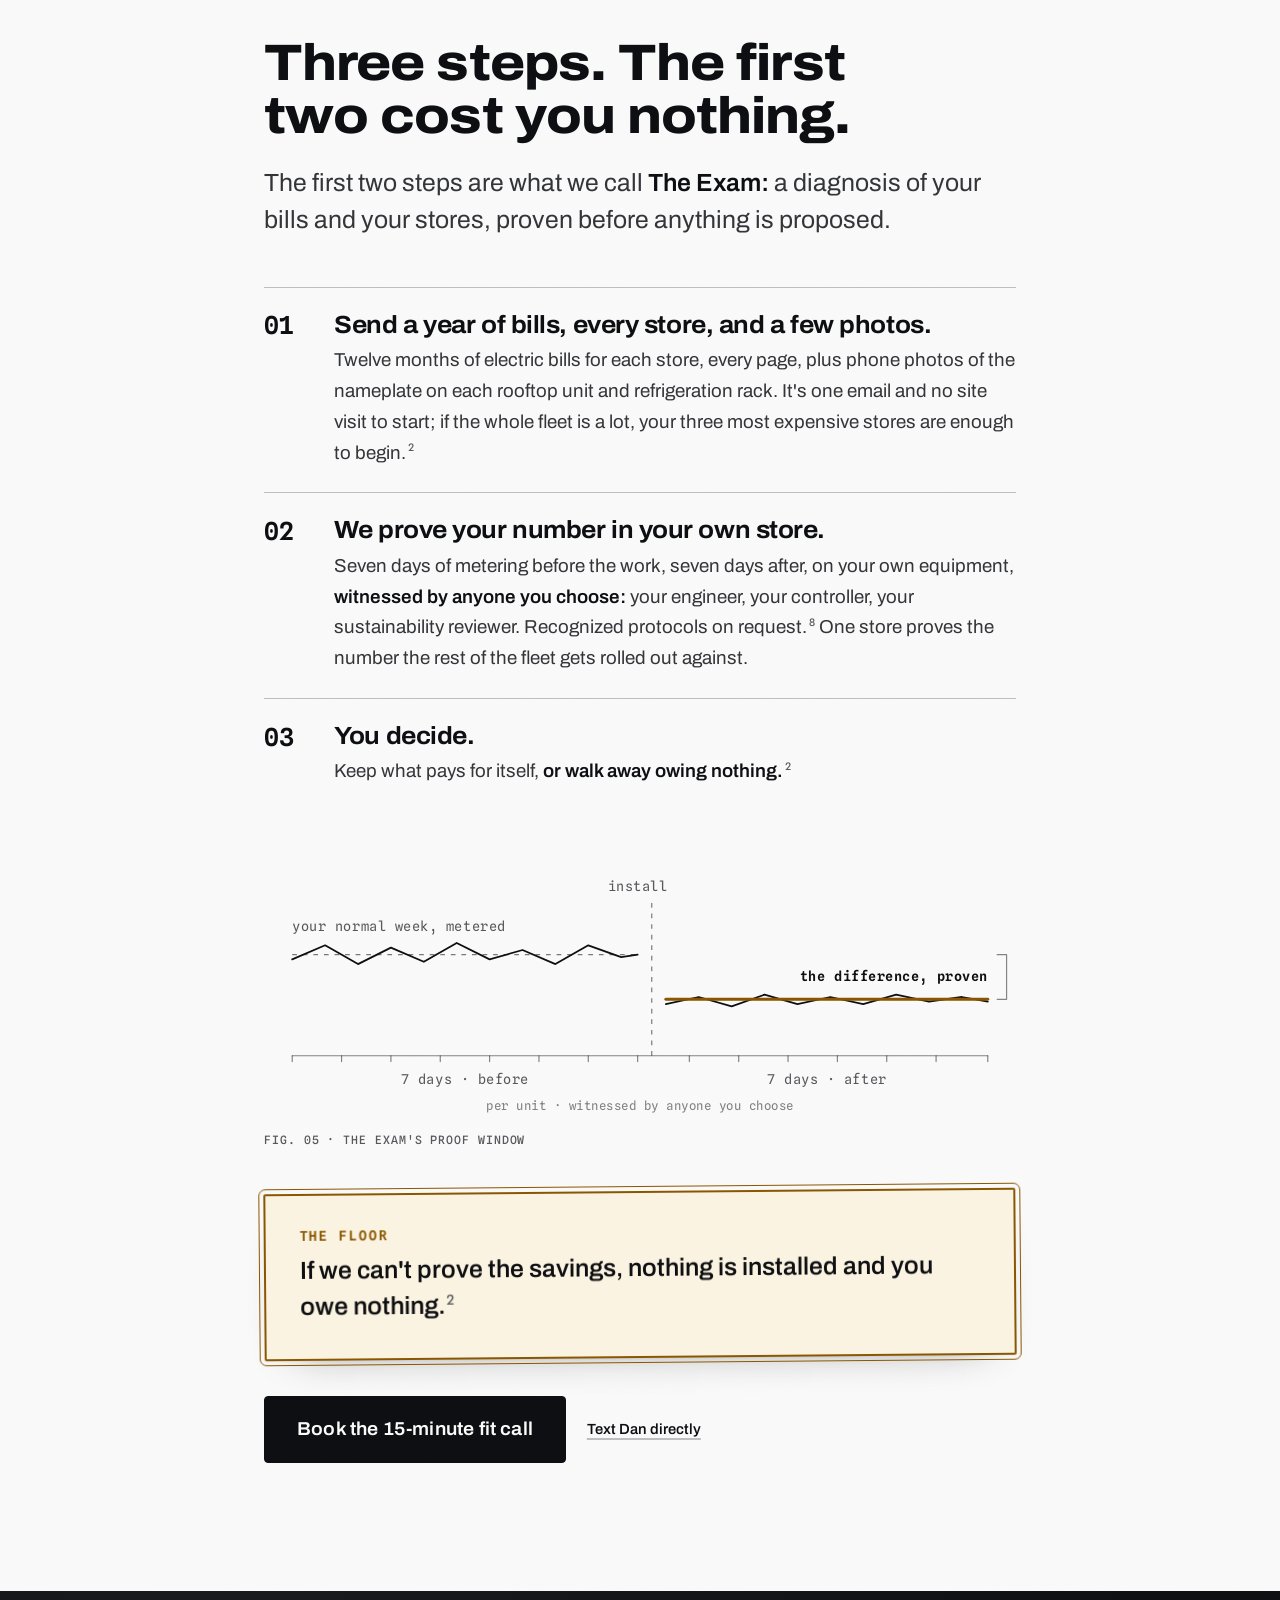
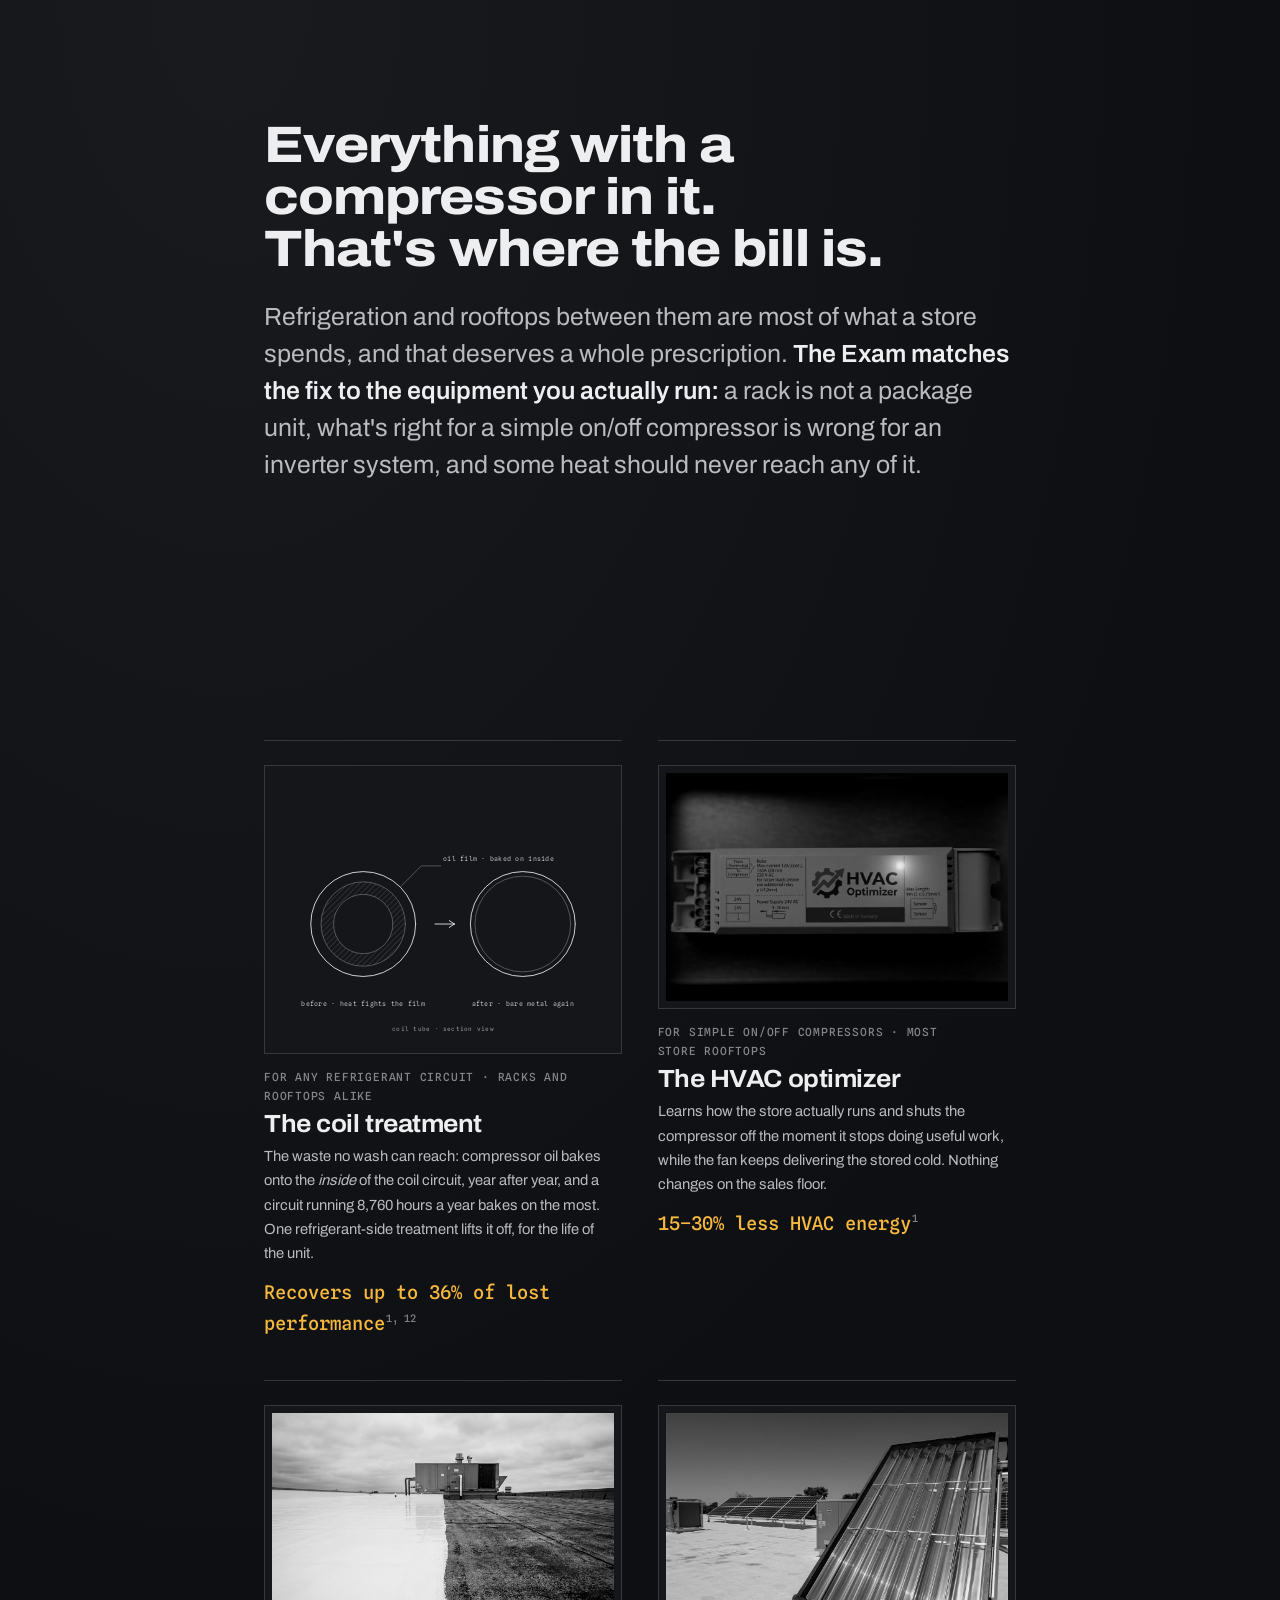
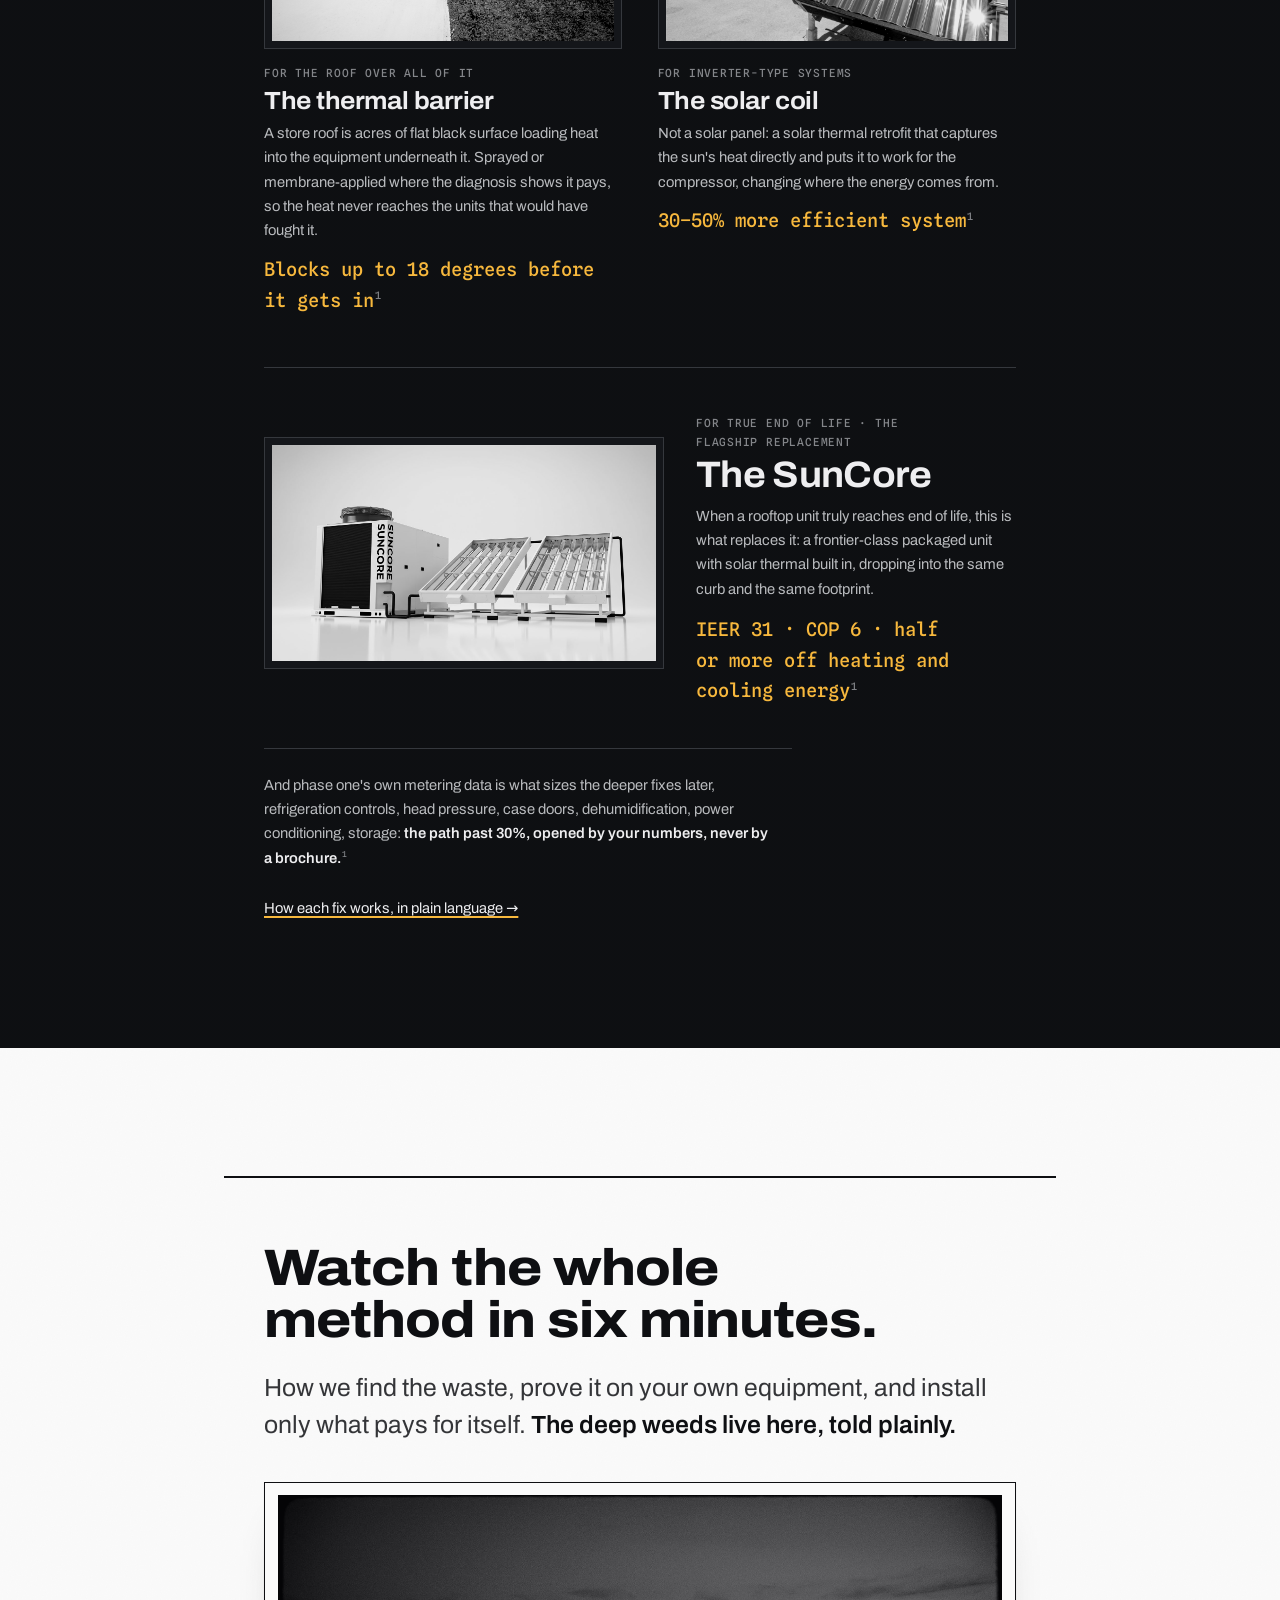
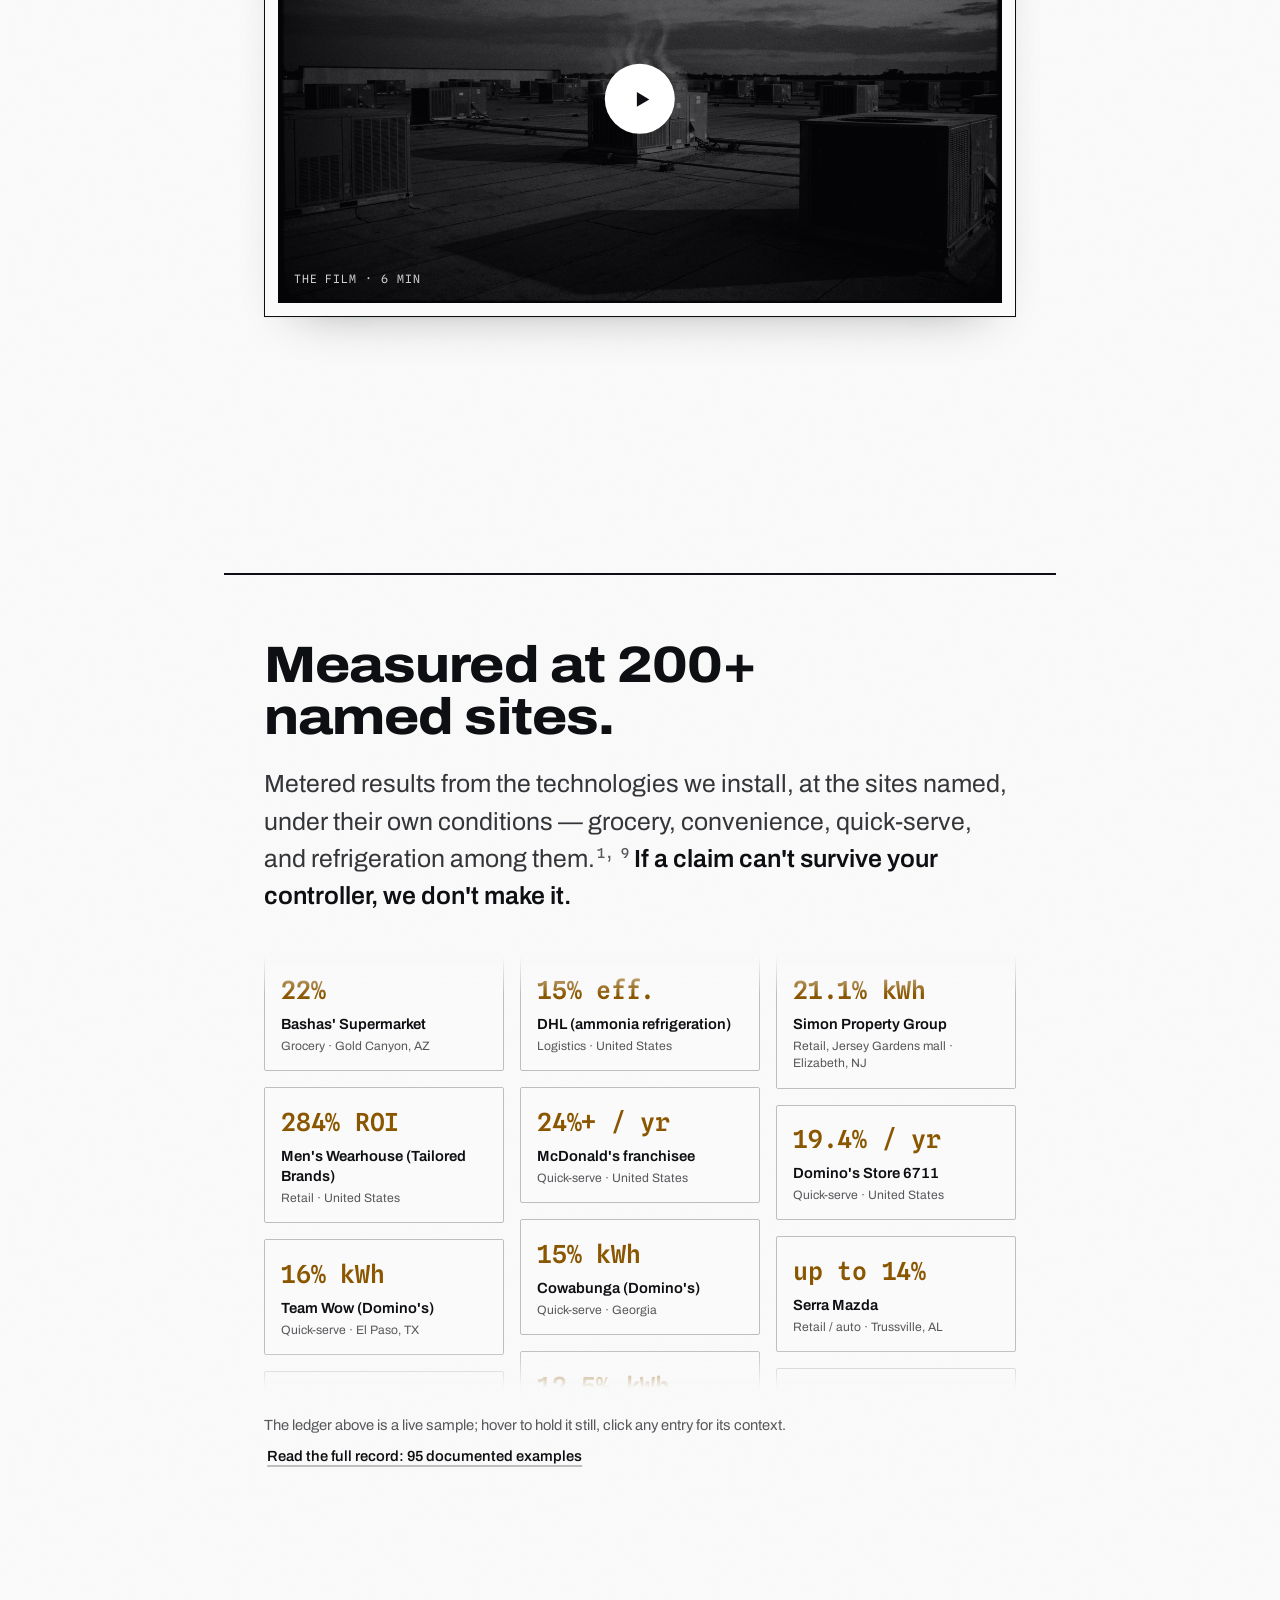
==== commit e9bdf17f: "Ship pinned scrollytelling hero: annotations draw on + store colourises The hero now pins in a scrol" ====
--- a/index.html
+++ b/index.html
@@ -31,10 +31,11 @@
 
 <main id="main">
 
-  <!-- HERO · the exhibit: a bill, read the way we read it -->
+  <!-- HERO · the exhibit: a bill read on a store that lights up as you scroll -->
+  <div class="hero-scrolly">
   <section class="hero" id="top" aria-labelledby="hero-h">
     <div class="hero__media" aria-hidden="true">
-      <img src="assets/img/hero-store.jpg" alt="" loading="eager" fetchpriority="high">
+      <img src="assets/img/hero-store-color.jpg" alt="" loading="eager" fetchpriority="high">
       <div class="hero__scrim"></div>
     </div>
     <div class="wrap hero__in hero__grid">
@@ -105,7 +106,9 @@
         <figcaption class="bill__cap">Exhibit A &middot; one store's month, read the way we read it. Sales equivalent at the 1.7% food-retail net margin FMI reports.<sup class="fn"><a href="#notes" aria-label="See note 13">13</a></sup> Figures illustrative.<sup class="fn"><a href="#notes" aria-label="See note 1">1</a></sup></figcaption>
       </figure>
     </div>
-  </section>
+    <div class="scrollcue" aria-hidden="true"><span></span>scroll</div>
+  </section>
+  </div>
 
   <!-- BEAT 1 · THE PROBLEM -->
   <section class="beat" id="problem" aria-labelledby="problem-h">
--- a/assets/site.css
+++ b/assets/site.css
@@ -181,6 +181,47 @@
     linear-gradient(to top, oklch(0.13 0.006 260 / 0.86), transparent 52%),
     radial-gradient(95% 78% at 60% 42%, transparent 0%, oklch(0.13 0.006 260 / 0.32) 78%);
 }
+
+/* HERO signature: pinned scroll-scrub. The store photo is a COLOUR image shown
+   grayscale at rest (matching the documentary system); site.js adds .hero-pin on
+   desktop with motion allowed, and one --p (0..1, set on .hero-scrolly) drives the
+   pen marks drawing onto the bill and the B&W->colour reveal while the hero is
+   pinned, then it releases. Reduced motion / small screens keep the static resting
+   frame above (no pin), so nobody is trapped in a sticky scroll. This is the page's
+   one deliberate colour moment. */
+.hero-scrolly { position: relative; }
+.hero-pin .hero-scrolly { height: 230vh; }
+.hero-pin .hero { position: sticky; top: 0; height: 100svh; min-height: 0; }
+.hero-pin .hero { --rev: clamp(0, calc(var(--p, 0) / 0.55), 1); }
+.hero-pin .hero .hero__media img {
+  filter:
+    grayscale(calc(1 - var(--rev)))
+    saturate(calc(1 + 0.35 * var(--rev)))
+    contrast(1.05)
+    brightness(calc(0.55 + 0.30 * var(--rev)));
+}
+.hero-pin .hero .hero__scrim { opacity: calc(1 - 0.32 * var(--rev)); }
+/* marks + notes become scroll-driven; suppress the load-time draw while pinned.
+   Match .anim-ready's [pathLength] specificity and rely on later source order. */
+.hero-pin .bill svg { animation: none; }
+.hero-pin .bill .mk[pathLength] {
+  animation: none; stroke-dasharray: 1;
+  --s: calc(0.10 + var(--d, 0) * 0.14);
+  stroke-dashoffset: clamp(0, calc(1 - (var(--p, 0) - var(--s)) / 0.16), 1);
+}
+.hero-pin .bill .mk-t {
+  animation: none;
+  --s: calc(0.17 + var(--d, 0) * 0.14);
+  opacity: clamp(0, calc((var(--p, 0) - var(--s)) / 0.10), 1);
+}
+.scrollcue { display: none; }
+.hero-pin .scrollcue {
+  display: flex; position: absolute; left: 50%; bottom: 26px; transform: translateX(-50%); z-index: 3;
+  gap: 0.5rem; align-items: center;
+  font-family: var(--font-mono); font-size: 11px; letter-spacing: 0.14em; text-transform: uppercase;
+  color: oklch(0.8 0.006 260); opacity: clamp(0, calc(1 - var(--p, 0) * 3), 1); pointer-events: none;
+}
+.hero-pin .scrollcue span { width: 1px; height: 22px; background: currentColor; opacity: 0.6; }
 .hero__in, .close__in { position: relative; padding-block: clamp(6rem, 12vh, 9rem); }
 .hero h1 {
   color: white; font-size: var(--step-4); font-weight: 840; font-stretch: 122%;
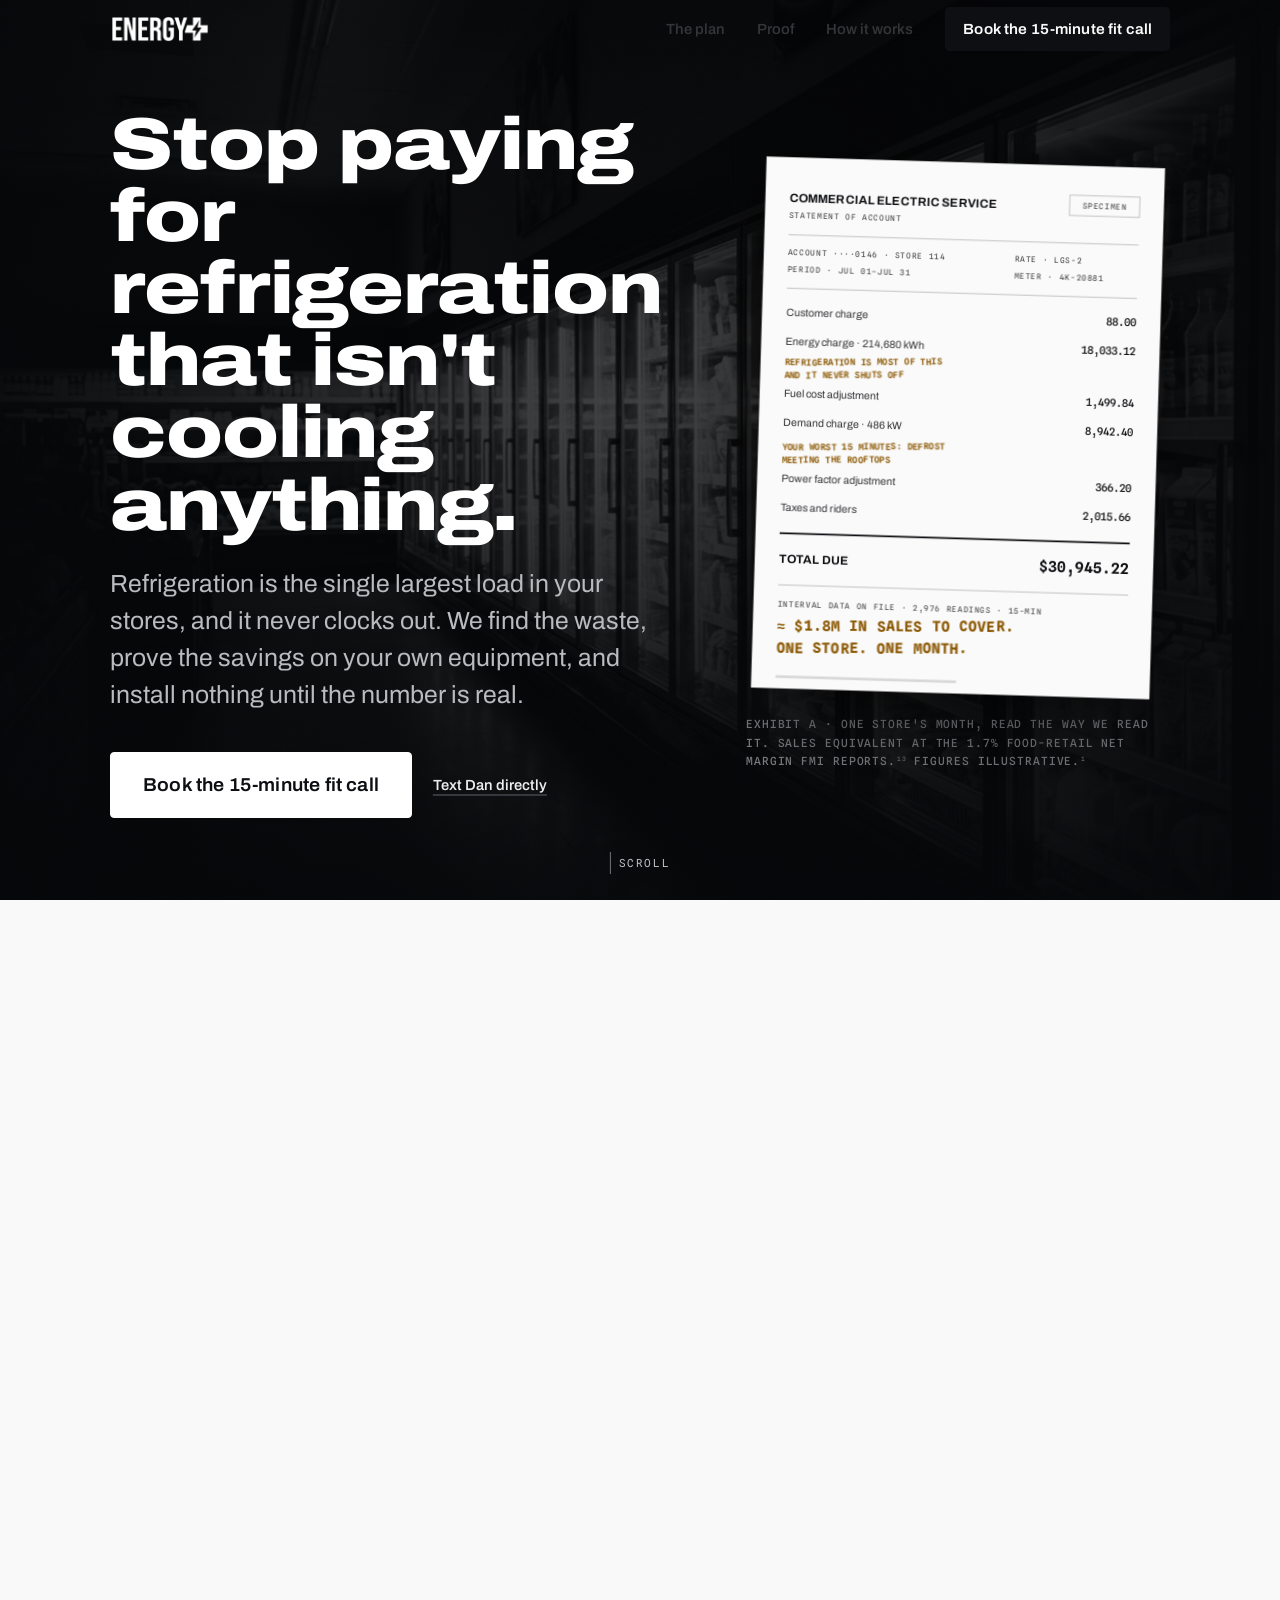
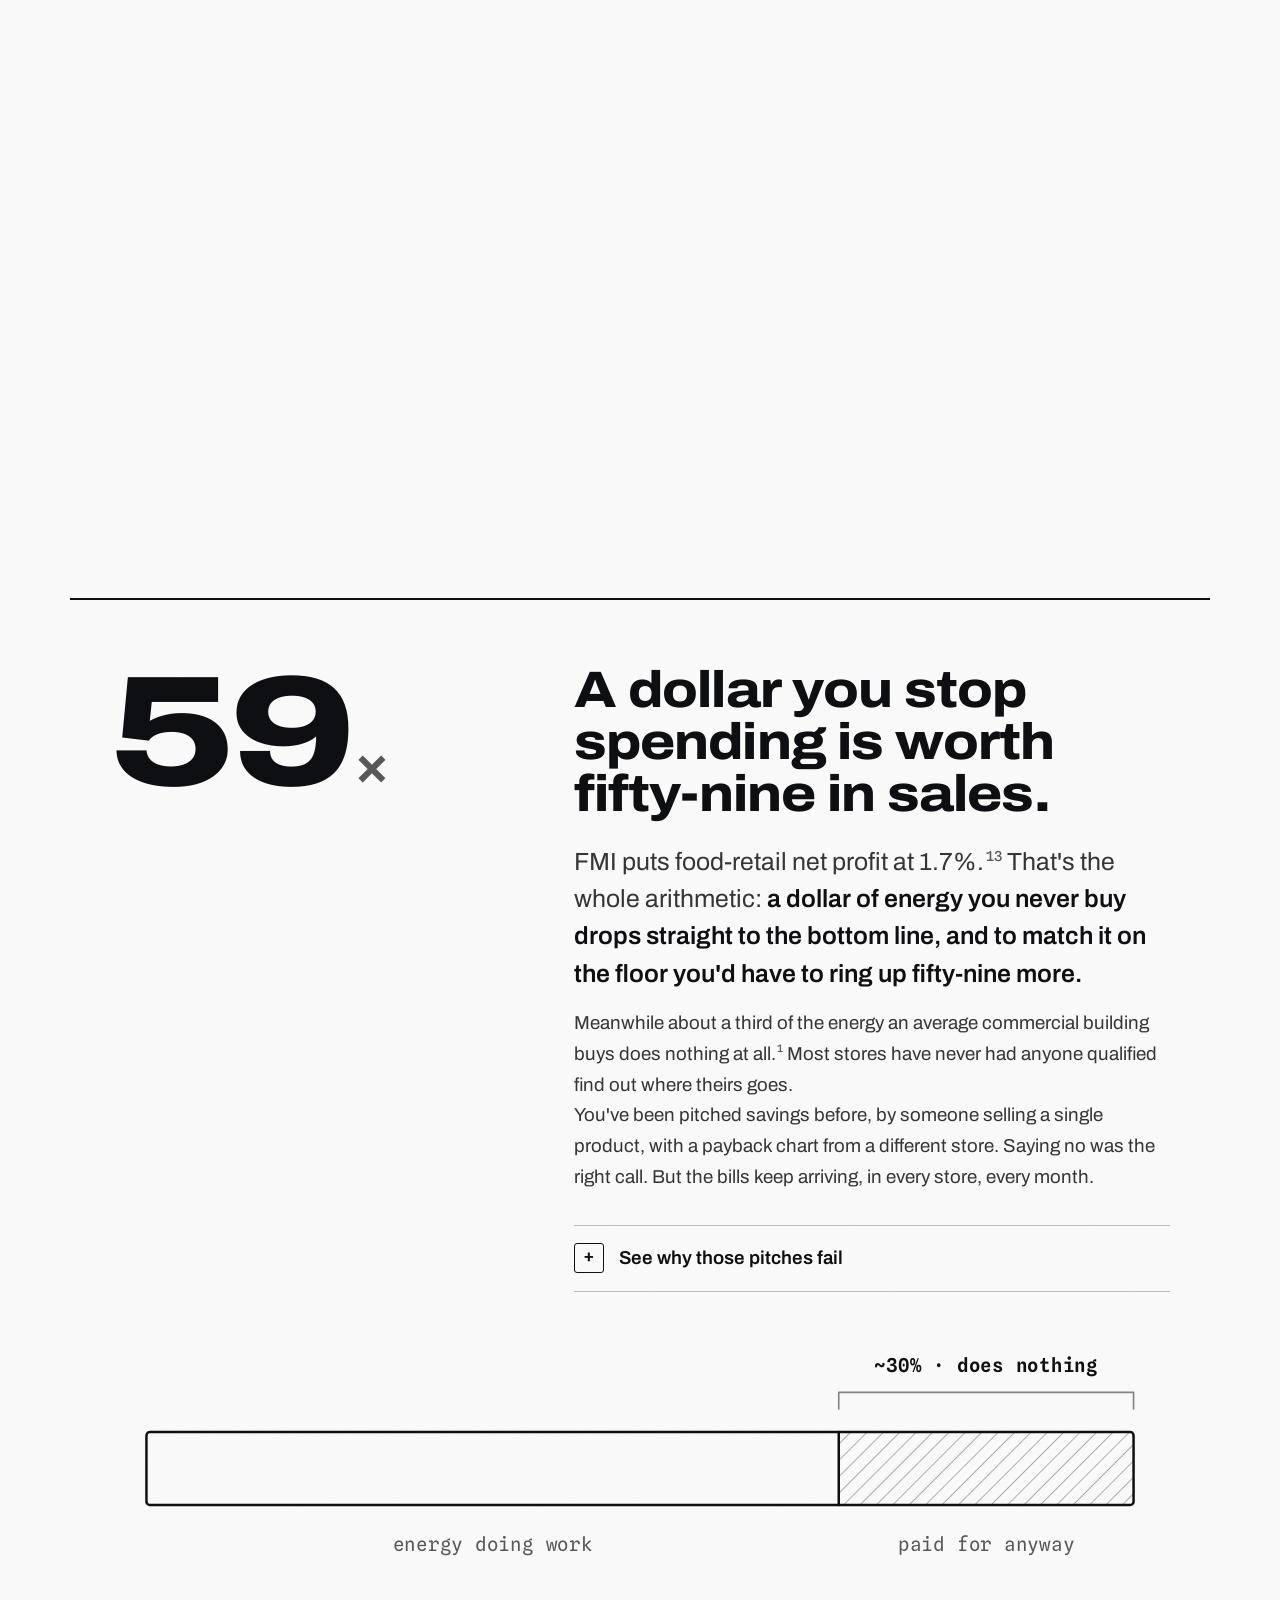
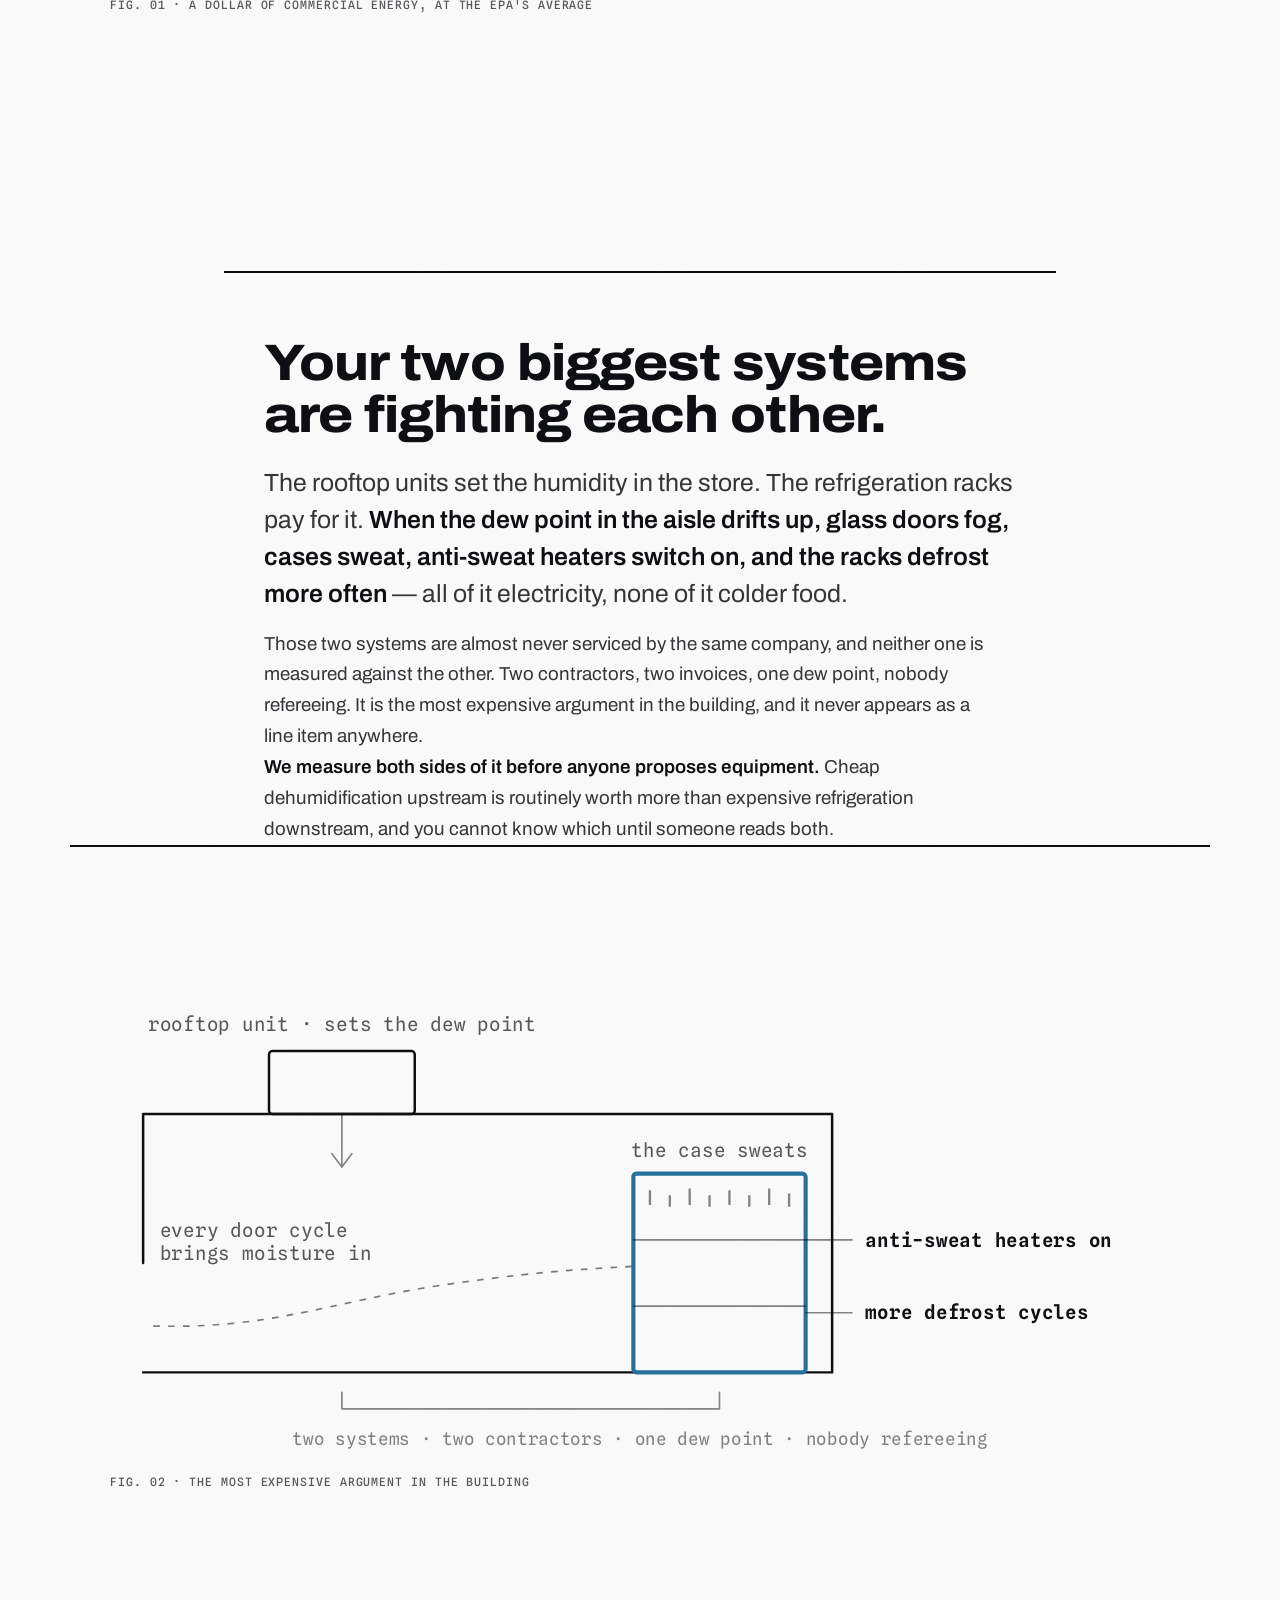
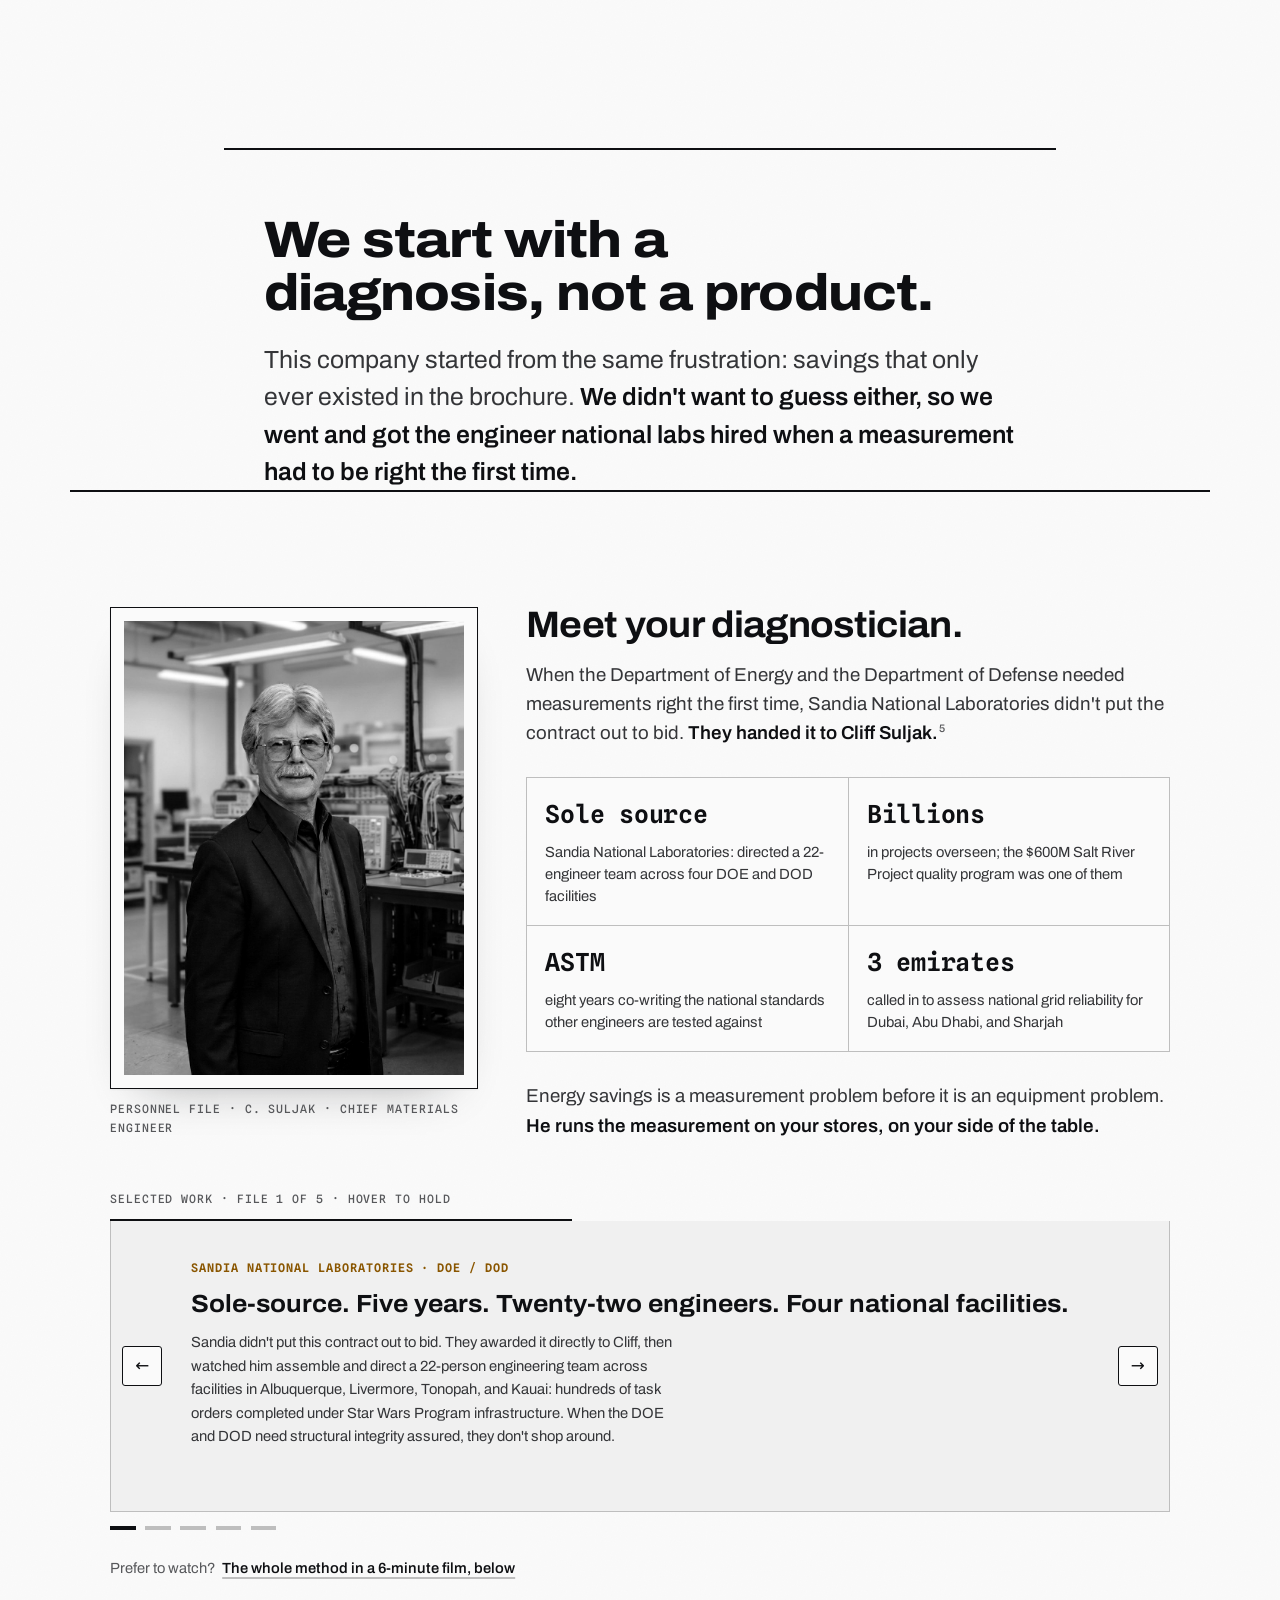
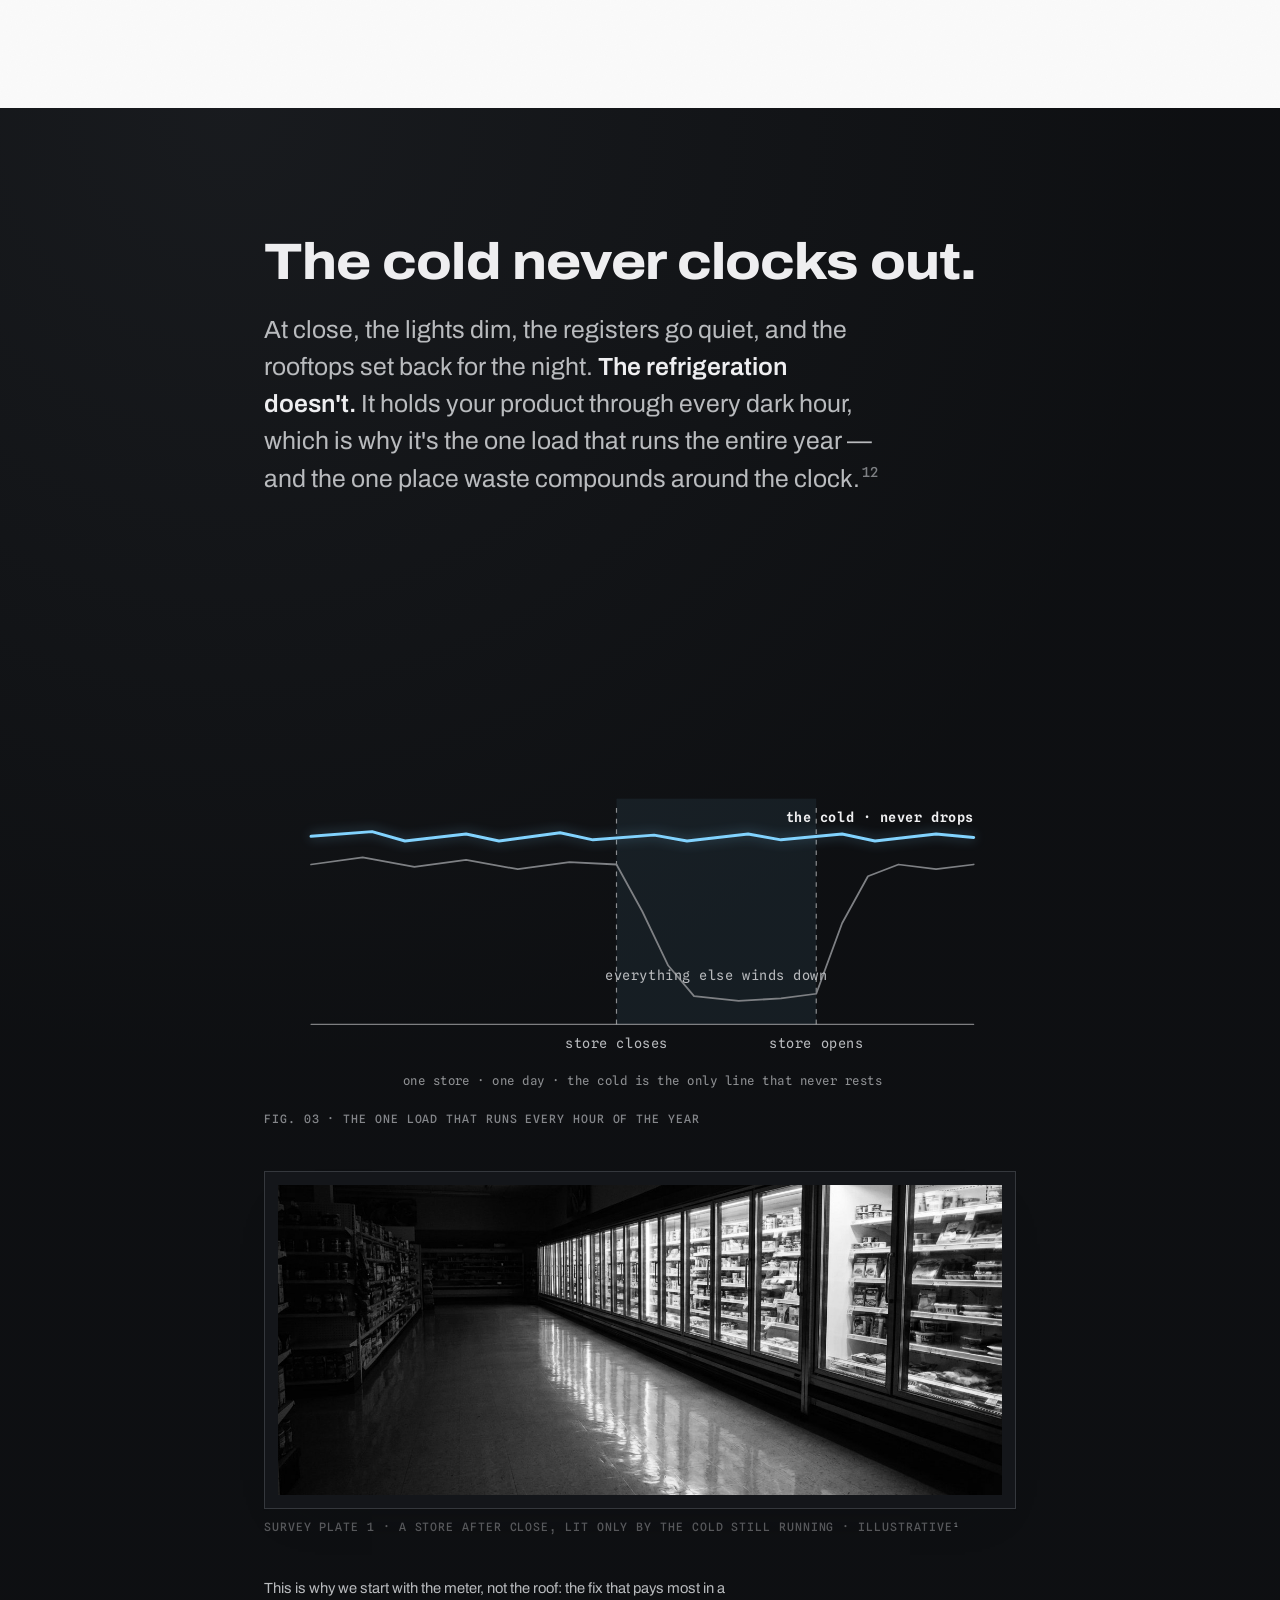
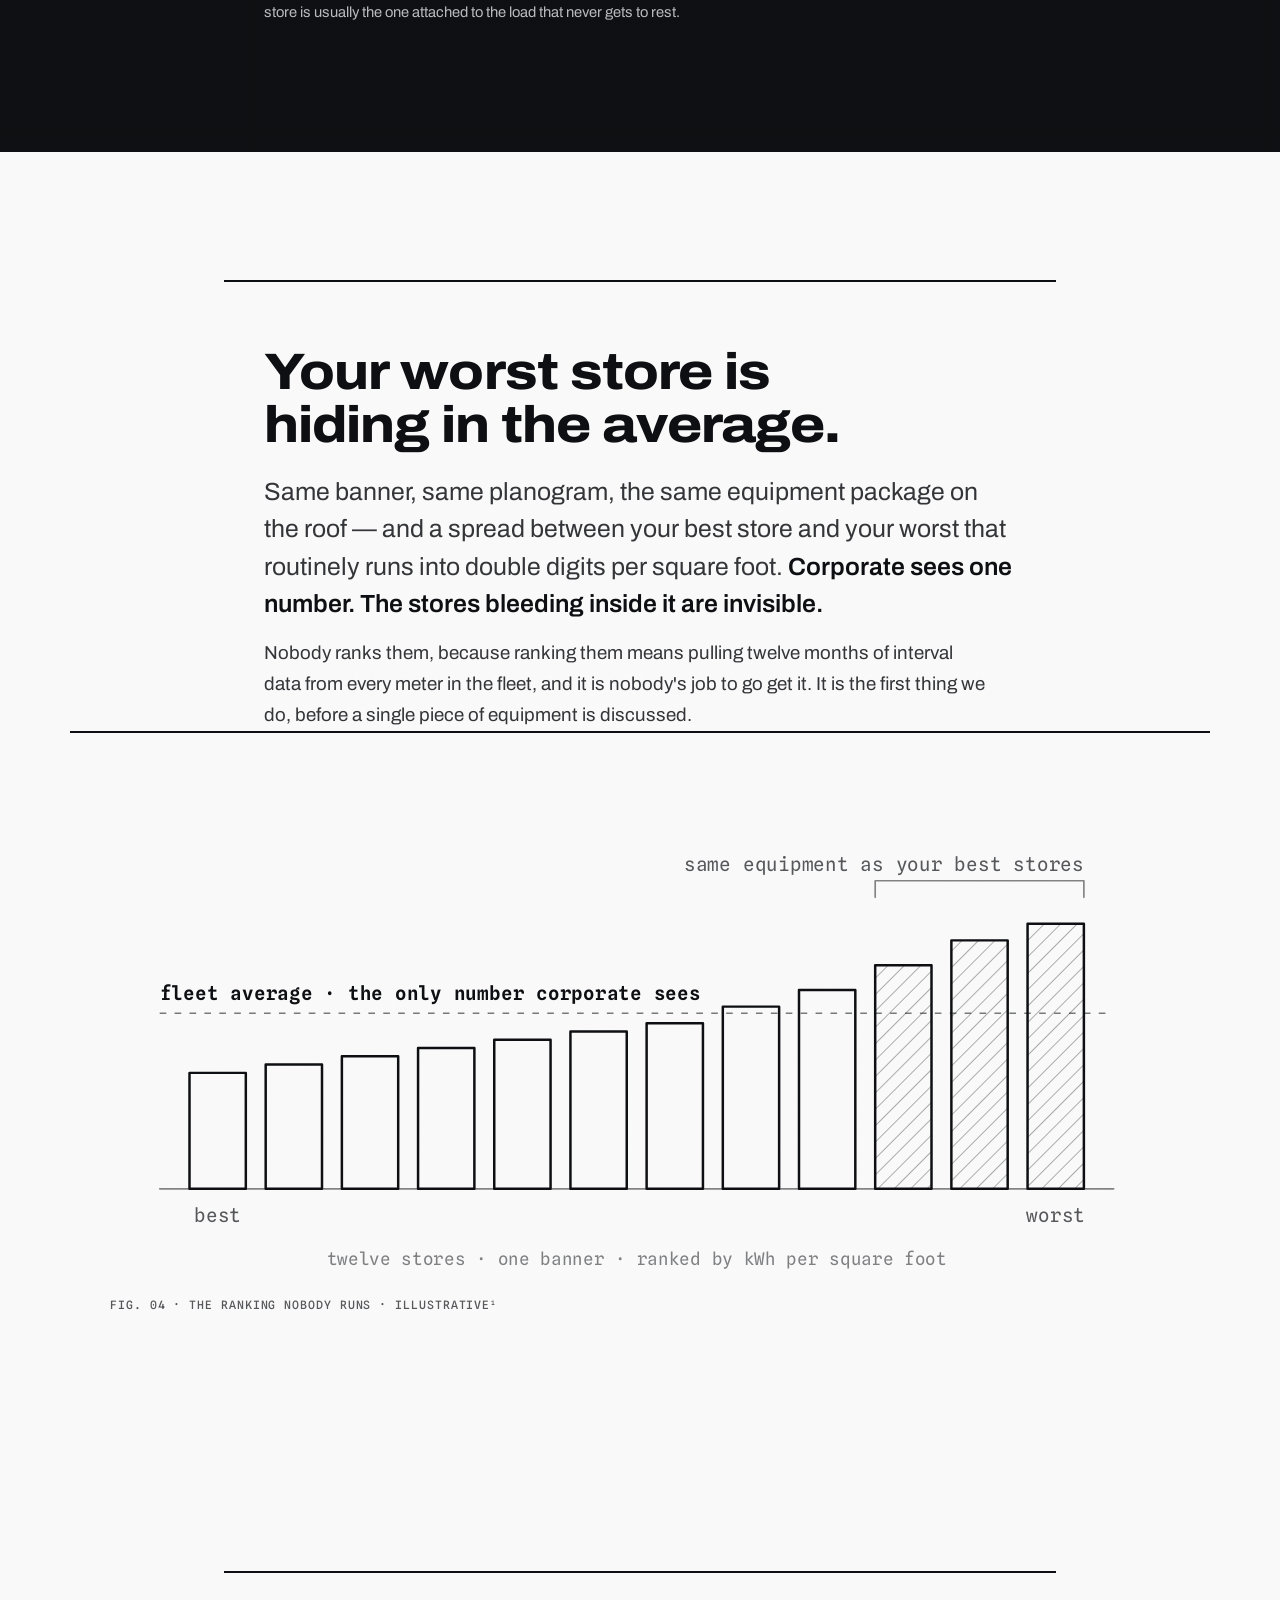
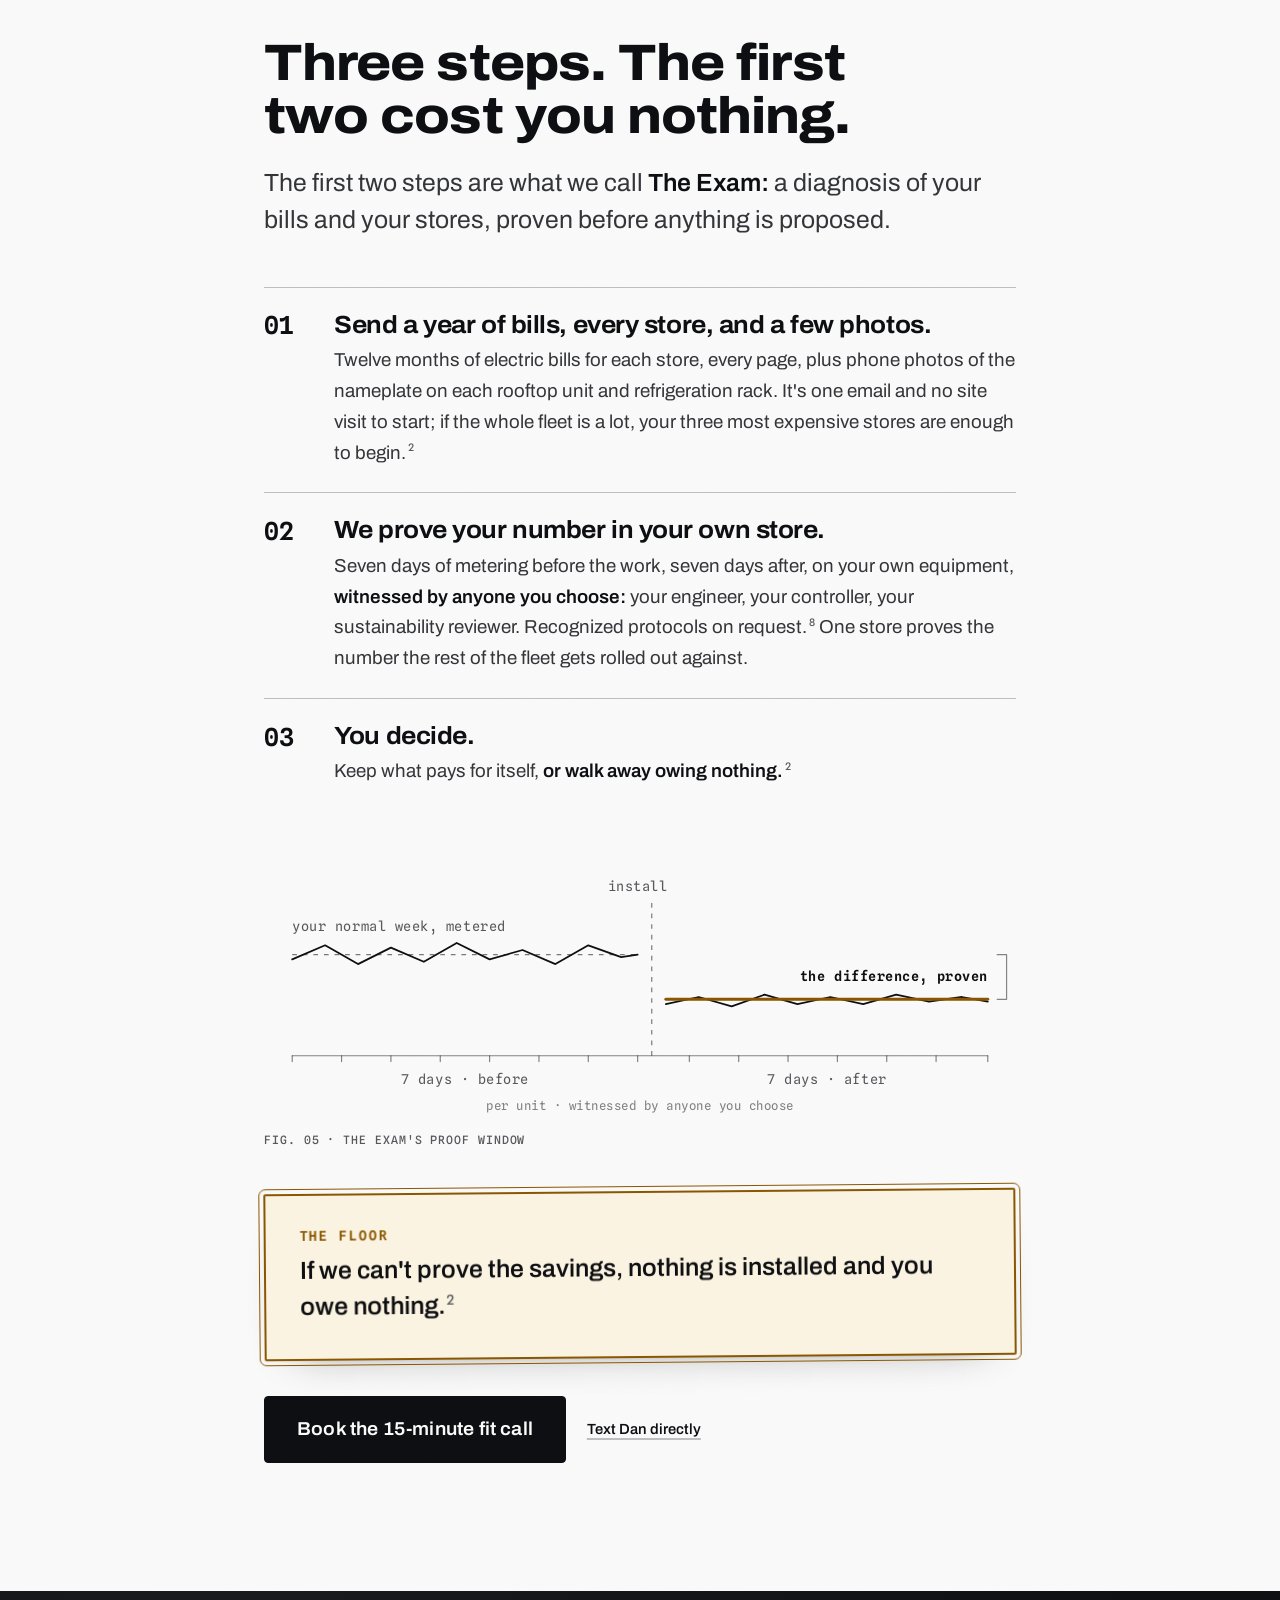
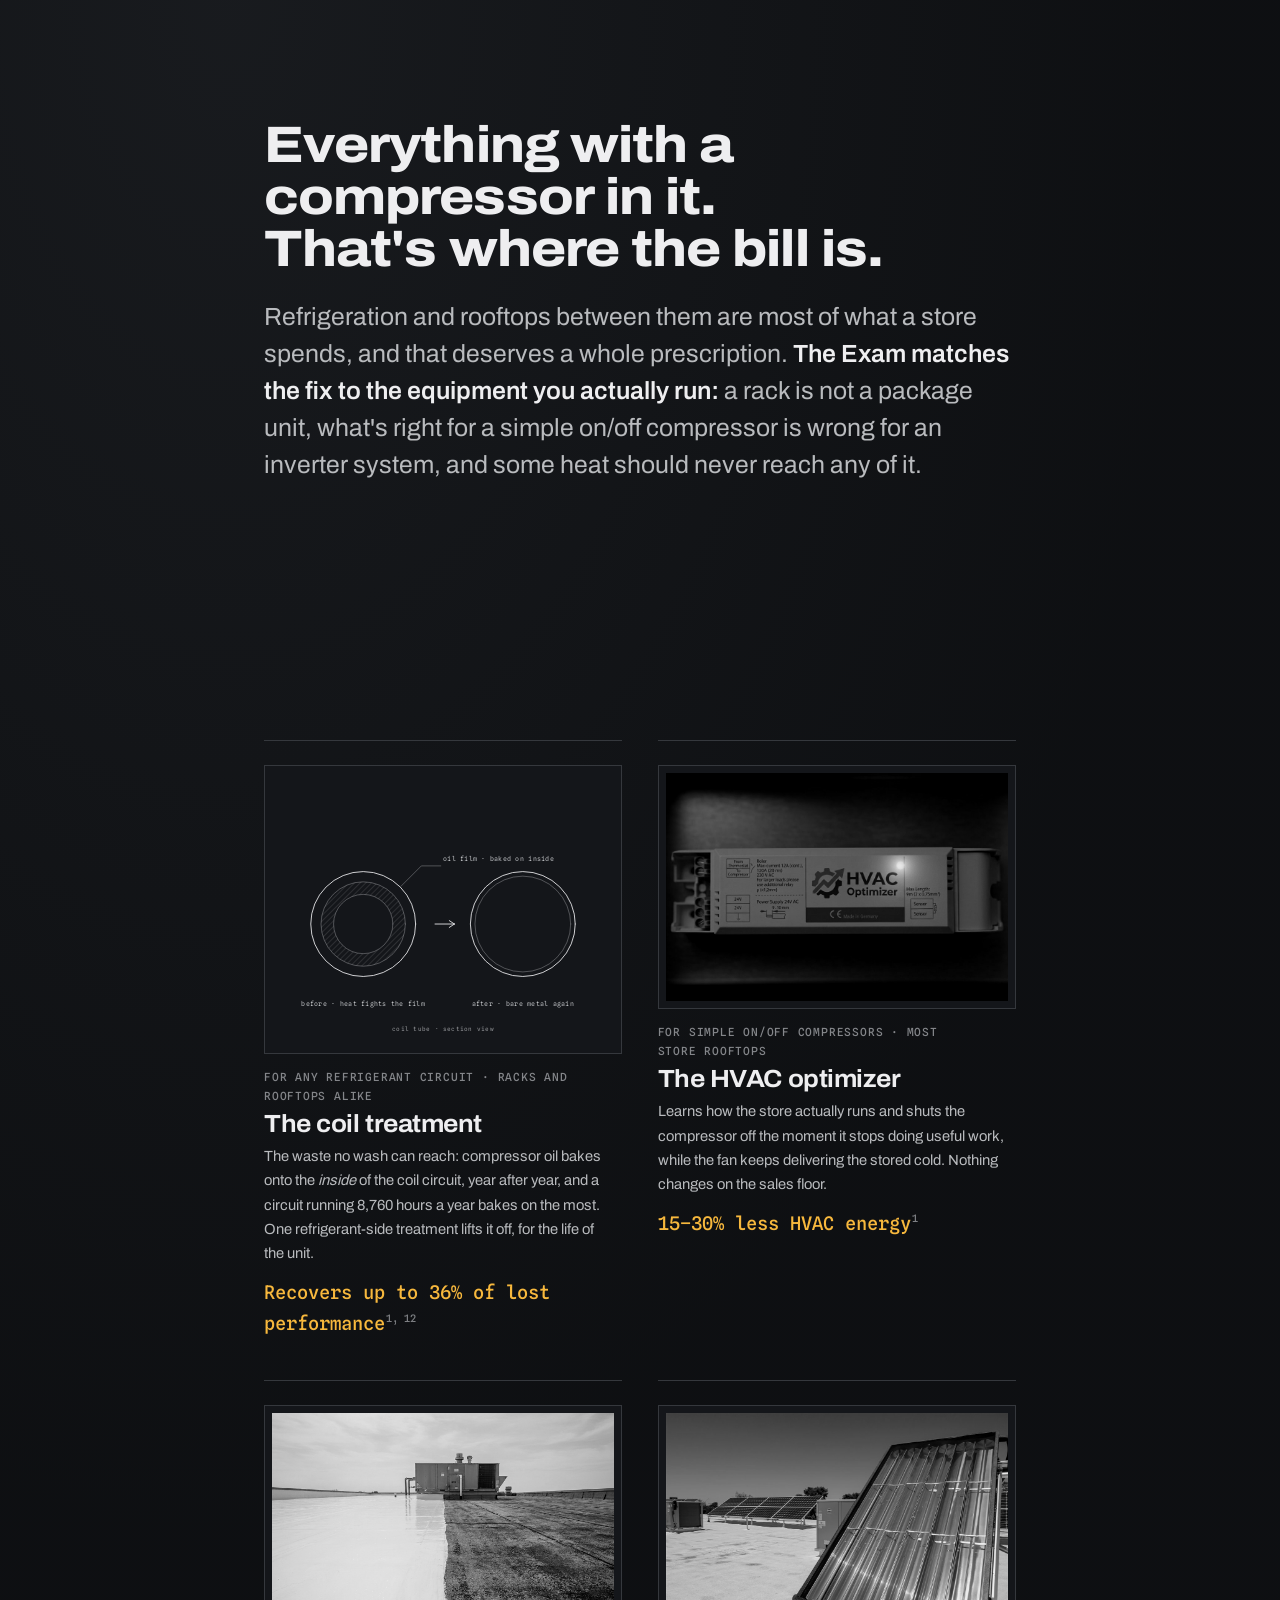
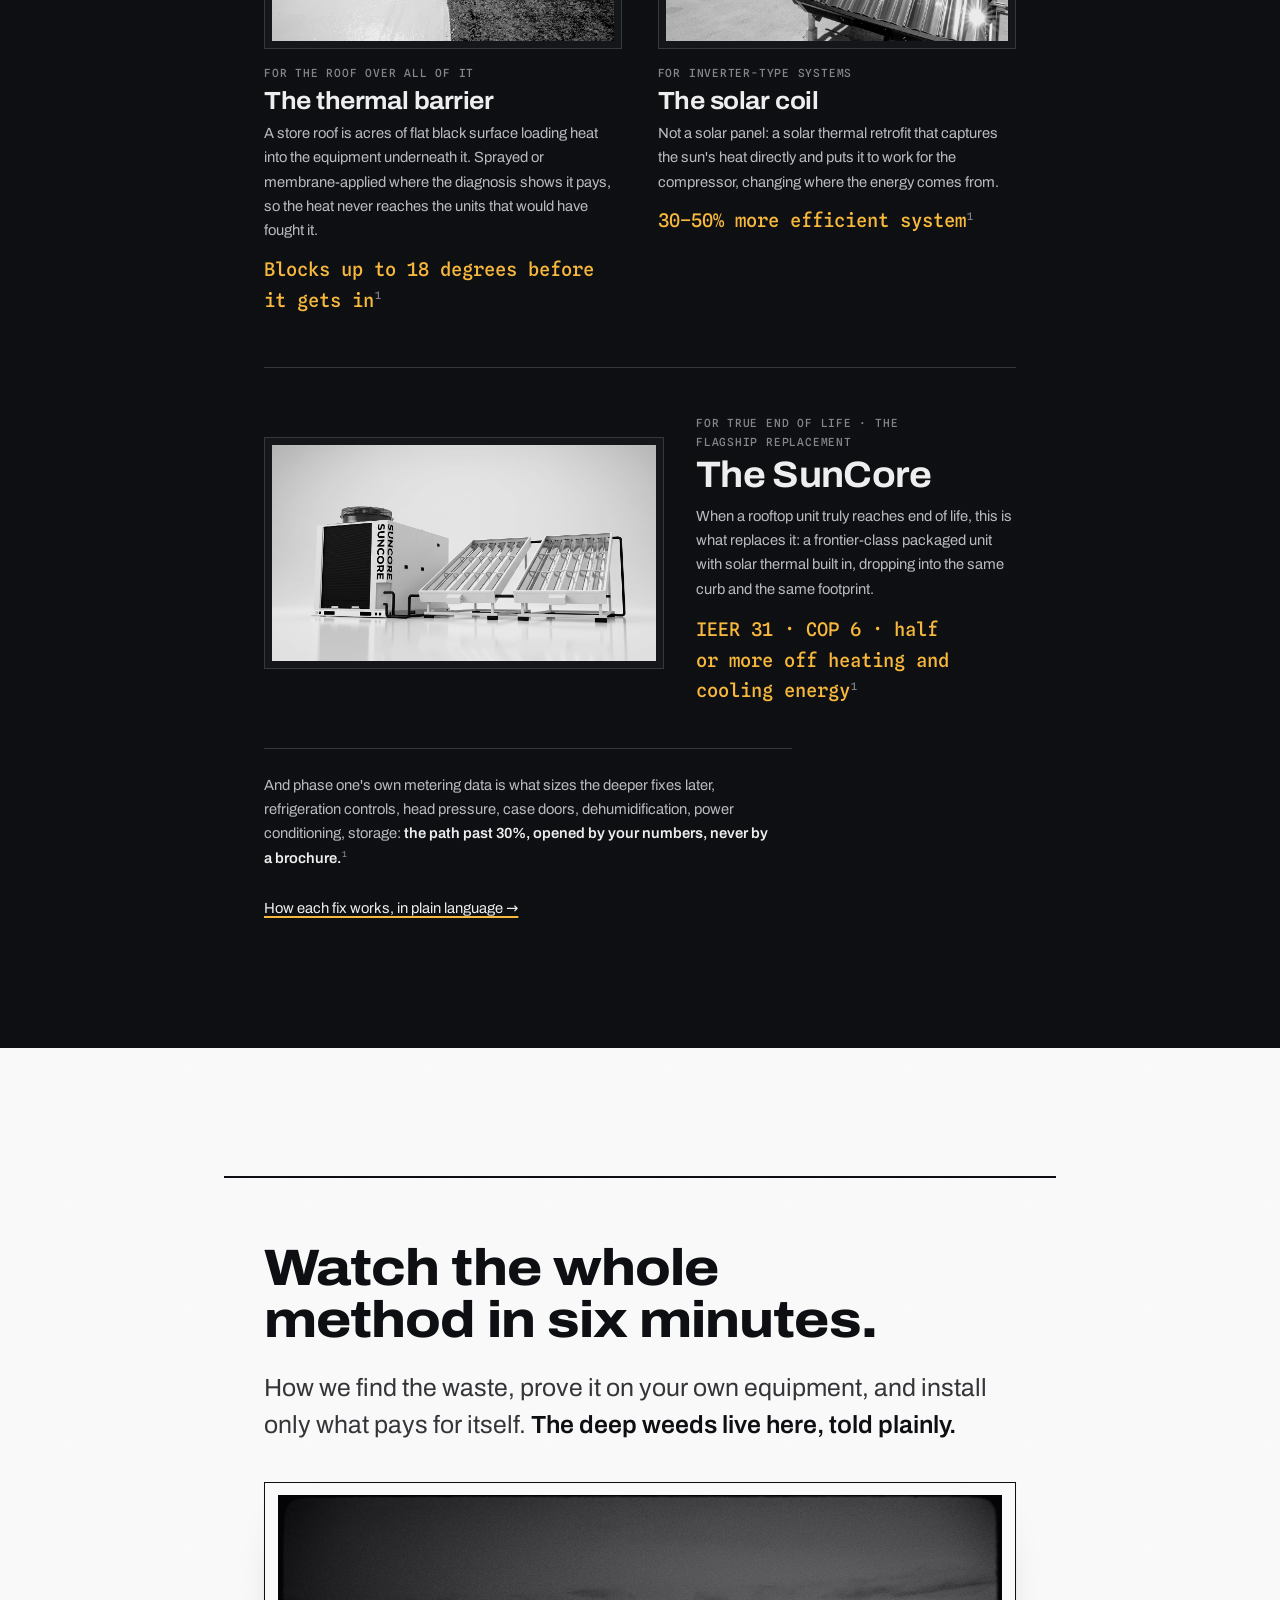
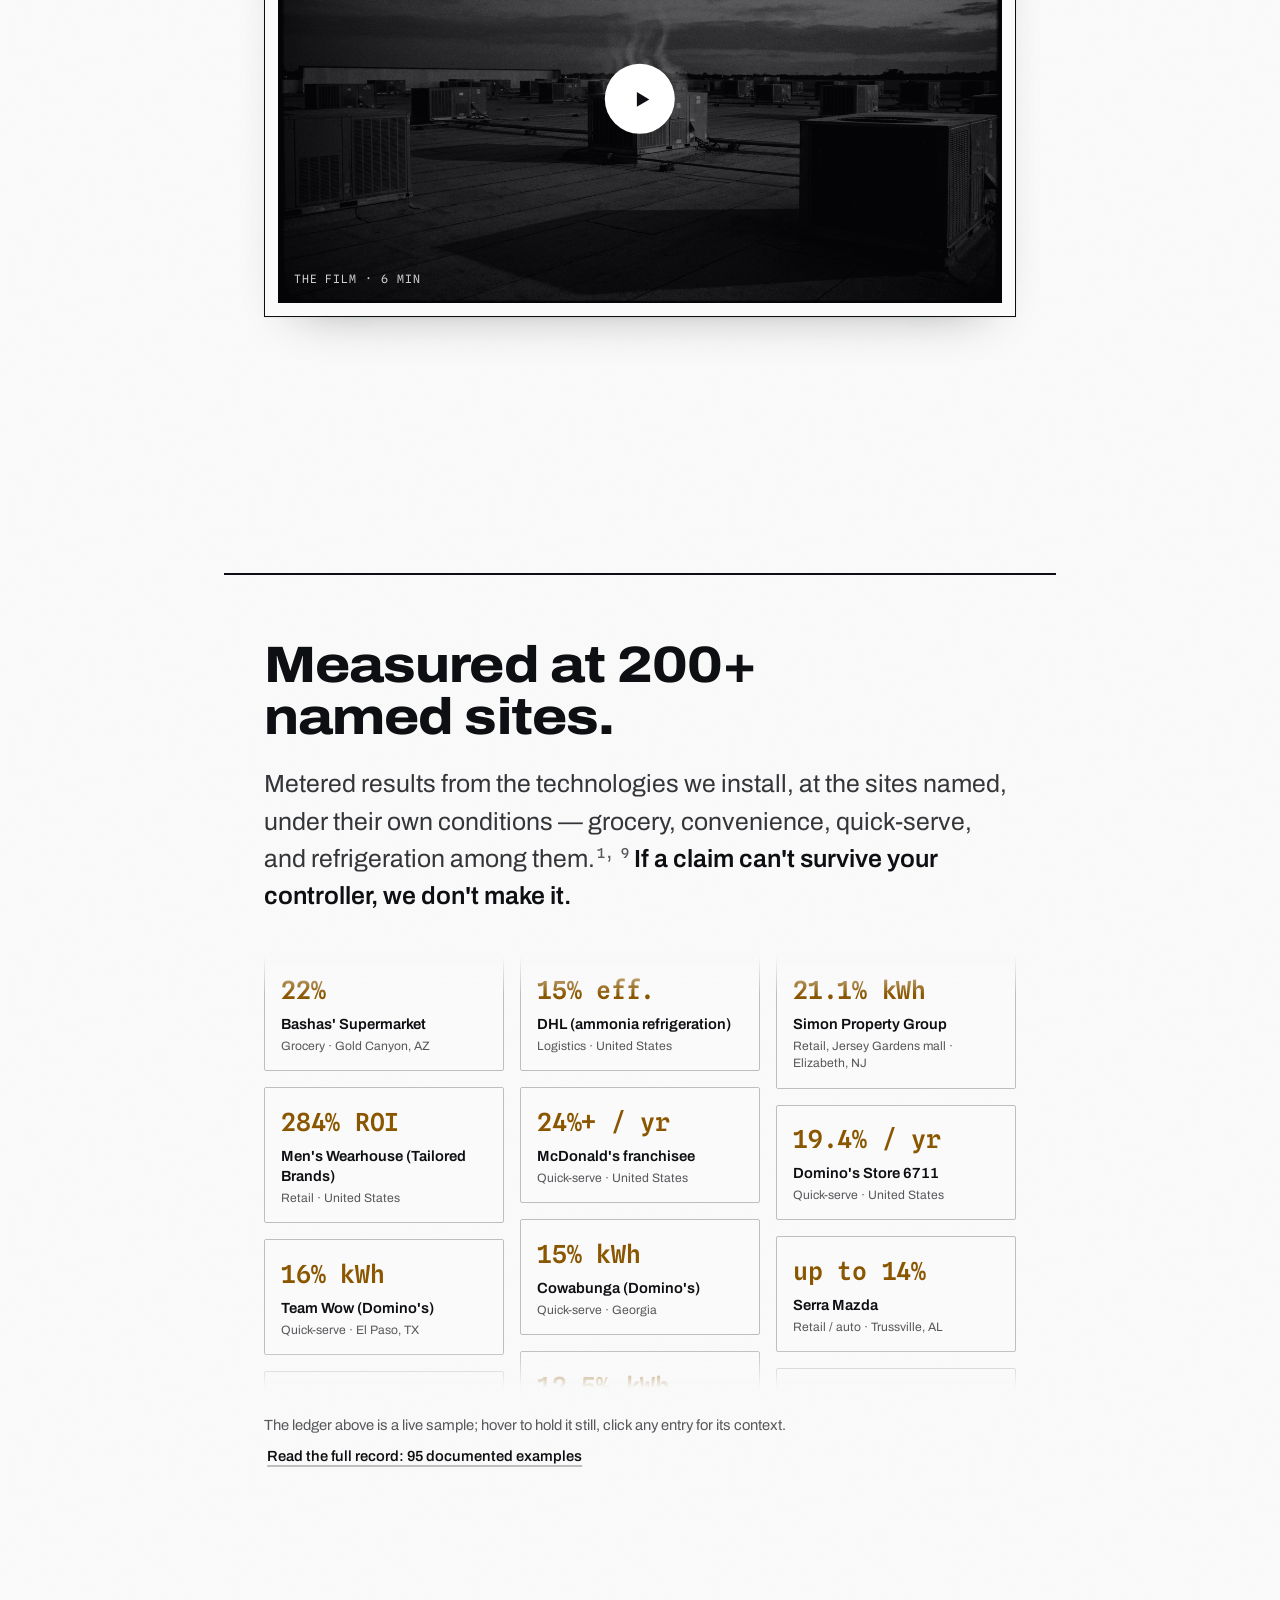
==== commit 9c8f4b36: "Scroll-reveal: photos come alive B&W->colour crossing the viewport centre (preview-gated) Reusable s" ====
--- a/index.html
+++ b/index.html
@@ -199,7 +199,7 @@
     <div class="wrap">
       <div class="dossier">
         <figure class="dossier__photo">
-          <div class="plate__frame plate__frame--portrait"><img src="assets/img/cliff-lab.jpg" alt="Cliff Suljak, Chief Materials Engineer, standing in a materials testing laboratory" loading="lazy"></div>
+          <div class="plate__frame plate__frame--portrait"><img class="js-reveal" src="assets/img/cliff-lab.jpg" alt="Cliff Suljak, Chief Materials Engineer, standing in a materials testing laboratory" loading="lazy"></div>
           <figcaption class="dossier__cap">Personnel file &middot; C. Suljak &middot; Chief Materials Engineer</figcaption>
         </figure>
         <div class="dossier__body">
@@ -278,7 +278,7 @@
         <figcaption>Fig. 03 &middot; The one load that runs every hour of the year</figcaption>
       </figure>
       <figure class="plate plate--dark">
-        <div class="plate__frame"><img src="assets/img/always-night.jpg" alt="Illustrative: a supermarket after closing, dark except for the glow of the refrigerated cases still running down the aisle" loading="lazy"></div>
+        <div class="plate__frame"><img class="js-reveal" src="assets/img/always-night.jpg" alt="Illustrative: a supermarket after closing, dark except for the glow of the refrigerated cases still running down the aisle" loading="lazy"></div>
         <figcaption>Survey plate 1 &middot; A store after close, lit only by the cold still running &middot; illustrative<sup class="fn"><a href="#notes" aria-label="See note 1">1</a></sup></figcaption>
       </figure>
       <p class="always__note">This is why we start with the meter, not the roof: the fix that pays most in a store is usually the one attached to the load that never gets to rest.</p>
@@ -423,21 +423,21 @@
           <p class="kit__fig">Recovers up to 36% of lost performance<sup class="fn"><a href="#notes" aria-label="See notes 1 and 12">1, 12</a></sup></p>
         </li>
         <li>
-          <div class="kit__img"><img src="assets/img/kit-optimizer.jpg" alt="The HVAC optimizer control module, photographed on its mounting panel" loading="lazy"></div>
+          <div class="kit__img"><img class="js-reveal" src="assets/img/kit-optimizer.jpg" alt="The HVAC optimizer control module, photographed on its mounting panel" loading="lazy"></div>
           <p class="kit__fit">For simple on/off compressors &middot; most store rooftops</p>
           <h3>The HVAC optimizer</h3>
           <p>Learns how the store actually runs and shuts the compressor off the moment it stops doing useful work, while the fan keeps delivering the stored cold. Nothing changes on the sales floor.</p>
           <p class="kit__fig">15&ndash;30% less HVAC energy<sup class="fn"><a href="#notes" aria-label="See note 1">1</a></sup></p>
         </li>
         <li>
-          <div class="kit__img"><img src="assets/img/kit-barrier.png" alt="Illustrative: a commercial flat roof half-coated in a bright reflective thermal barrier" loading="lazy"></div>
+          <div class="kit__img"><img class="js-reveal" src="assets/img/kit-barrier.jpg" alt="Illustrative: a commercial flat roof half-coated in a bright reflective thermal barrier" loading="lazy"></div>
           <p class="kit__fit">For the roof over all of it</p>
           <h3>The thermal barrier</h3>
           <p>A store roof is acres of flat black surface loading heat into the equipment underneath it. Sprayed or membrane-applied where the diagnosis shows it pays, so the heat never reaches the units that would have fought it.</p>
           <p class="kit__fig">Blocks up to 18 degrees before it gets in<sup class="fn"><a href="#notes" aria-label="See note 1">1</a></sup></p>
         </li>
         <li>
-          <div class="kit__img"><img src="assets/img/kit-solarcoil.jpg" alt="A solar coil collector installed on a commercial roof, rooftop units behind it" loading="lazy"></div>
+          <div class="kit__img"><img class="js-reveal" src="assets/img/kit-solarcoil.jpg" alt="A solar coil collector installed on a commercial roof, rooftop units behind it" loading="lazy"></div>
           <p class="kit__fit">For inverter-type systems</p>
           <h3>The solar coil</h3>
           <p>Not a solar panel: a solar thermal retrofit that captures the sun's heat directly and puts it to work for the compressor, changing where the energy comes from.</p>
@@ -535,7 +535,7 @@
       <p class="lead">The same waste that pads the bill runs through your compressors and wears them out years early. <strong>Replacing an aged-out rooftop fleet runs $260K to $480K per store.</strong><sup class="fn"><a href="#notes" aria-label="See note 1">1</a></sup></p>
       <p class="lead">And a case that drifts <span class="drift">two degrees</span> is not a service call. It is shorter shelf life on everything in it, marked down or thrown out weeks later, showing up in shrink where nobody connects it back to a compressor.<sup class="fn"><a href="#notes" aria-label="See notes 1 and 12">1, 12</a></sup> <strong>None of it appears on any bill until the day it all does.</strong></p>
       <figure class="plate">
-        <div class="plate__frame"><img src="assets/img/stakes-cases.jpg" alt="Illustrative: a long line of open refrigerated grocery display cases, the cold that turns into shrink the moment it drifts" loading="lazy"></div>
+        <div class="plate__frame"><img class="js-reveal" src="assets/img/stakes-cases.jpg" alt="Illustrative: a long line of open refrigerated grocery display cases, the cold that turns into shrink the moment it drifts" loading="lazy"></div>
         <figcaption>Survey plate 2 &middot; The cold that becomes shrink the day it drifts &middot; illustrative</figcaption>
       </figure>
     </div>
--- a/assets/site.css
+++ b/assets/site.css
@@ -203,13 +203,15 @@
 .hero-pin .hero .hero__scrim { opacity: calc(1 - 0.32 * var(--rev)); }
 /* marks + notes become scroll-driven; suppress the load-time draw while pinned.
    Match .anim-ready's [pathLength] specificity and rely on later source order. */
-.hero-pin .bill svg { animation: none; }
-.hero-pin .bill .mk[pathLength] {
+/* html.hero-pin (not just .hero-pin) so these outrank the equal-specificity, later
+   .anim-ready load-draw rules — otherwise the timed billDraw would override the scrub. */
+html.hero-pin .bill svg { animation: none; }
+html.hero-pin .bill .mk[pathLength] {
   animation: none; stroke-dasharray: 1;
   --s: calc(0.10 + var(--d, 0) * 0.14);
   stroke-dashoffset: clamp(0, calc(1 - (var(--p, 0) - var(--s)) / 0.16), 1);
 }
-.hero-pin .bill .mk-t {
+html.hero-pin .bill .mk-t {
   animation: none;
   --s: calc(0.17 + var(--d, 0) * 0.14);
   opacity: clamp(0, calc((var(--p, 0) - var(--s)) / 0.10), 1);
@@ -222,6 +224,21 @@
   color: oklch(0.8 0.006 260); opacity: clamp(0, calc(1 - var(--p, 0) * 3), 1); pointer-events: none;
 }
 .hero-pin .scrollcue span { width: 1px; height: 22px; background: currentColor; opacity: 0.6; }
+
+/* scroll-reveal: photographs come alive from B&W to colour as they cross the viewport
+   centre. site.js adds .reveal-on (motion allowed) and drives each img.js-reveal by its
+   own --c (0..1). Higher specificity (html.reveal-on img.js-reveal) so it overrides the
+   base grayscale filters on plates, the portrait, and the kit photos. Technical line
+   drawings (the coil cutaway) and the B&W SunCore are deliberately NOT tagged, so they
+   stay in ink — the measurement register stays measurement; the real places come alive. */
+html.reveal-on img.js-reveal {
+  filter:
+    grayscale(calc(1 - var(--c, 0)))
+    saturate(calc(1 + 0.25 * var(--c, 0)))
+    contrast(1.05)
+    brightness(calc(0.9 + 0.1 * var(--c, 0)));
+  transition: filter 90ms linear;
+}
 .hero__in, .close__in { position: relative; padding-block: clamp(6rem, 12vh, 9rem); }
 .hero h1 {
   color: white; font-size: var(--step-4); font-weight: 840; font-stretch: 122%;
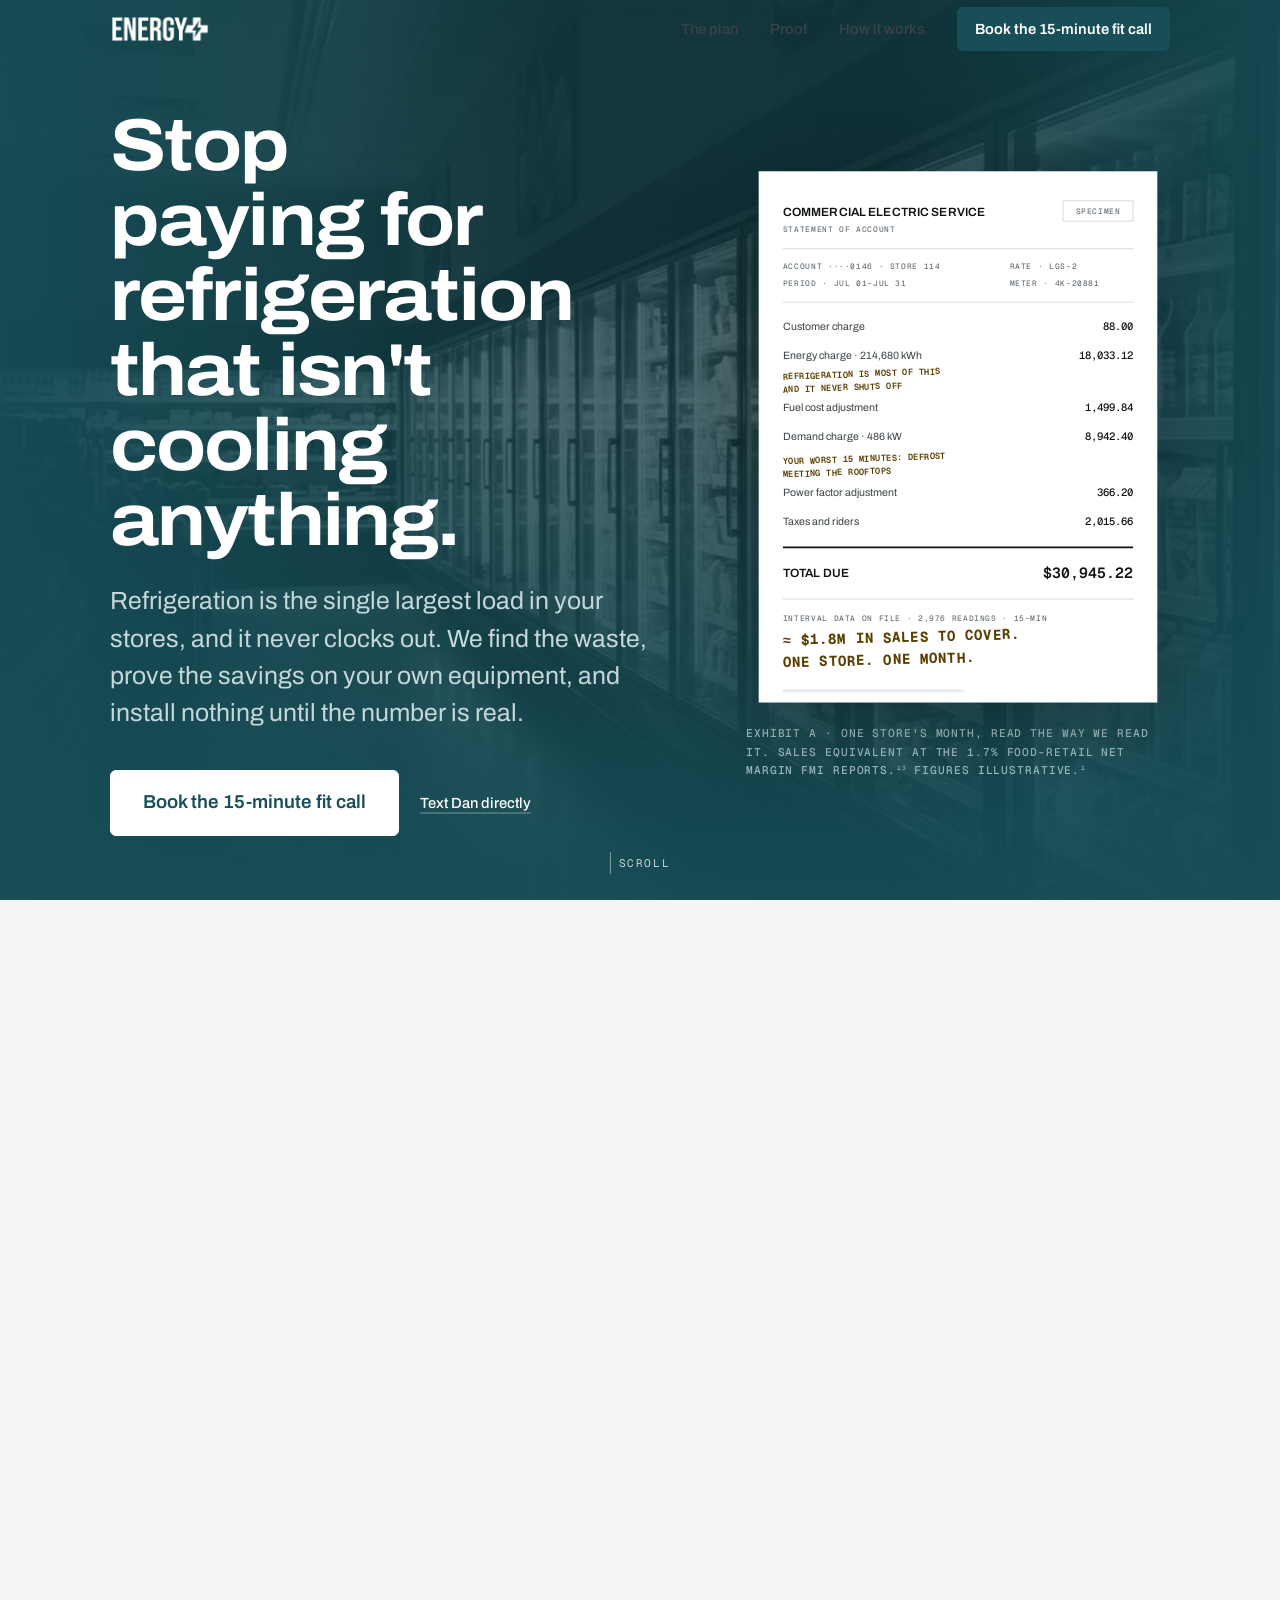
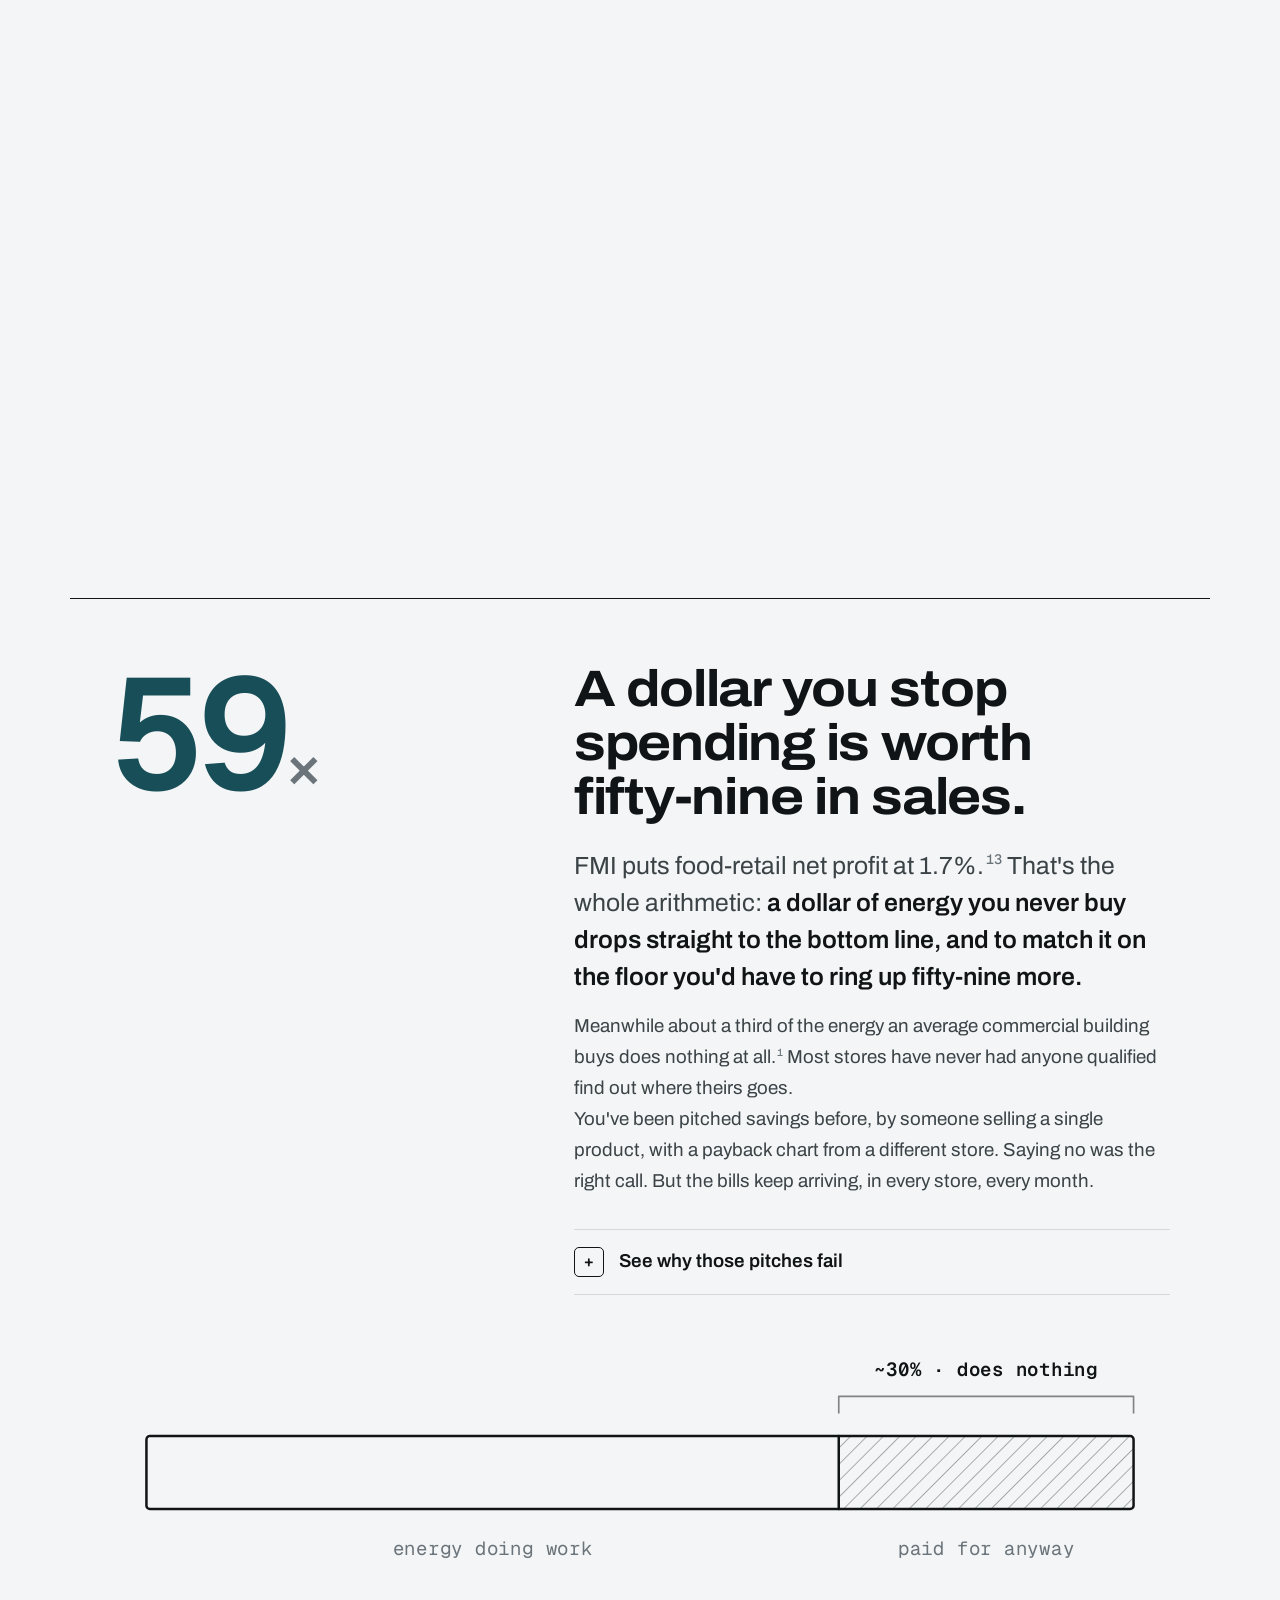
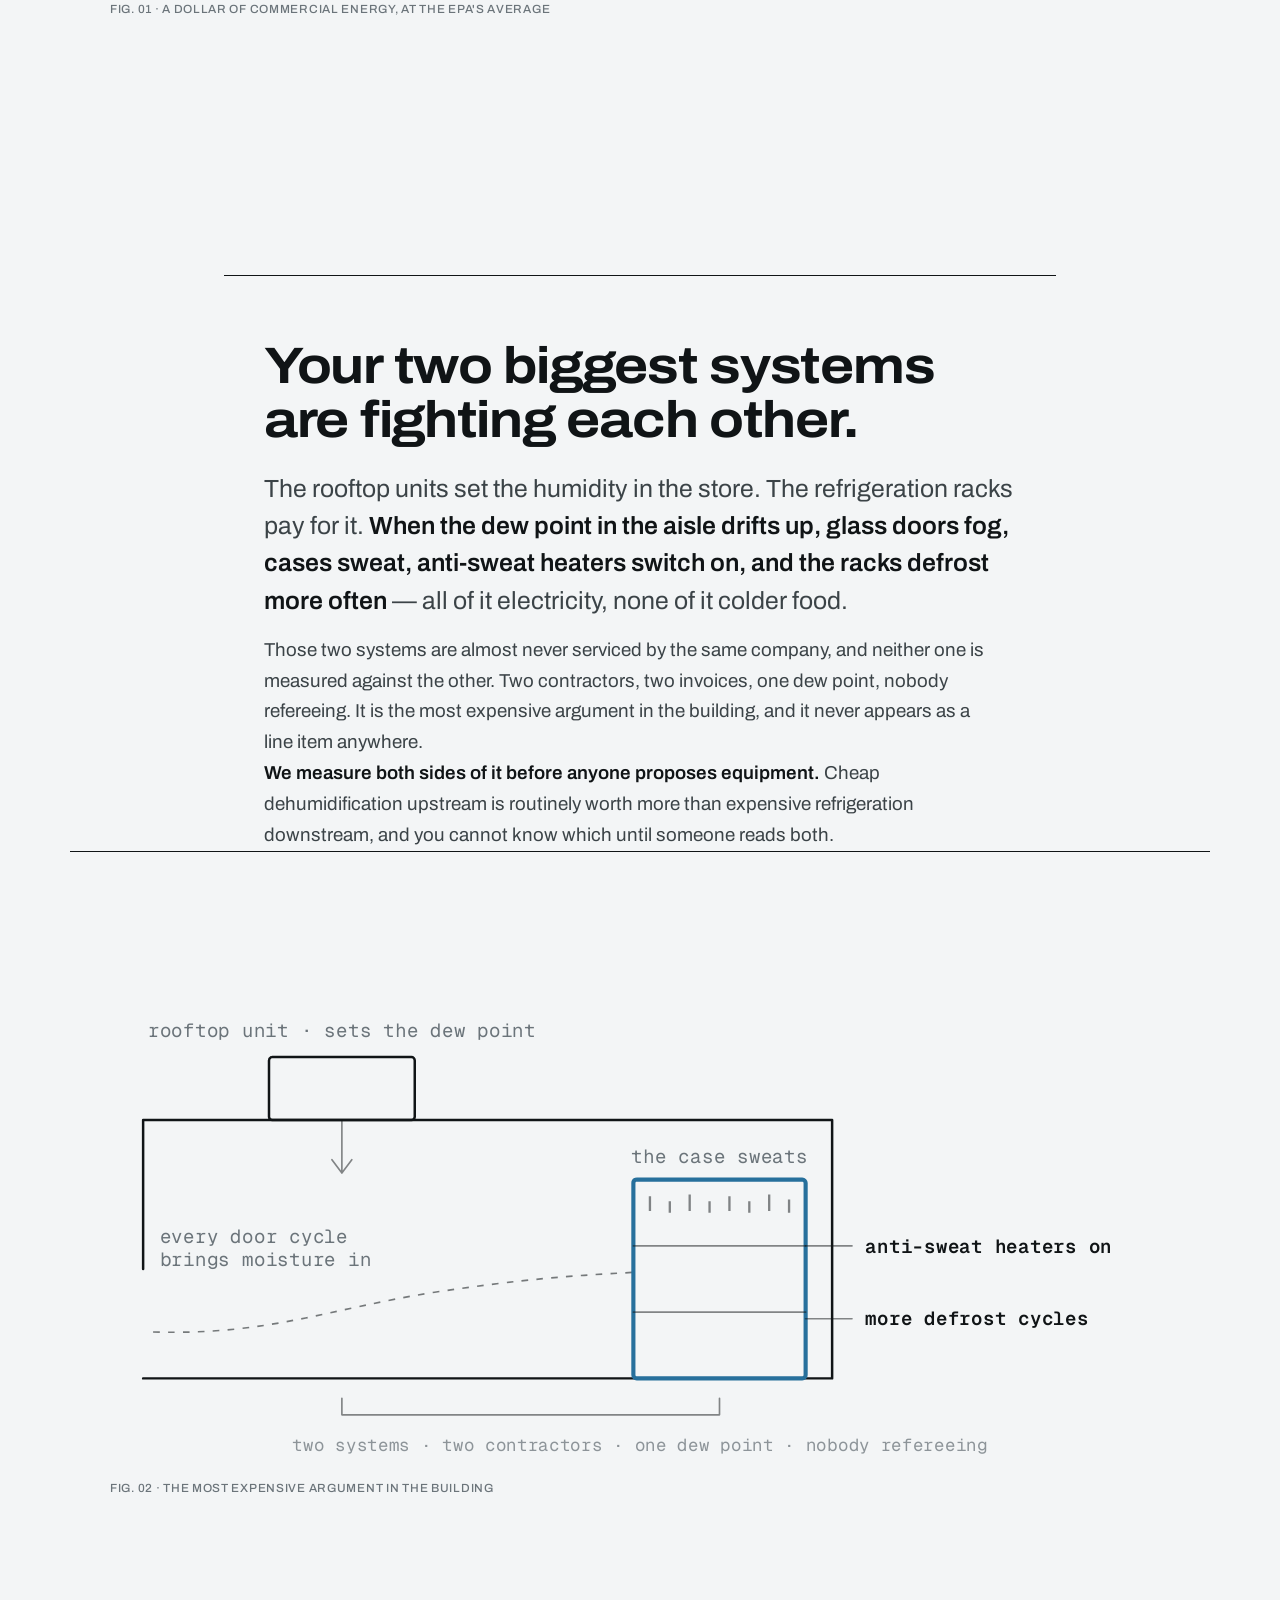
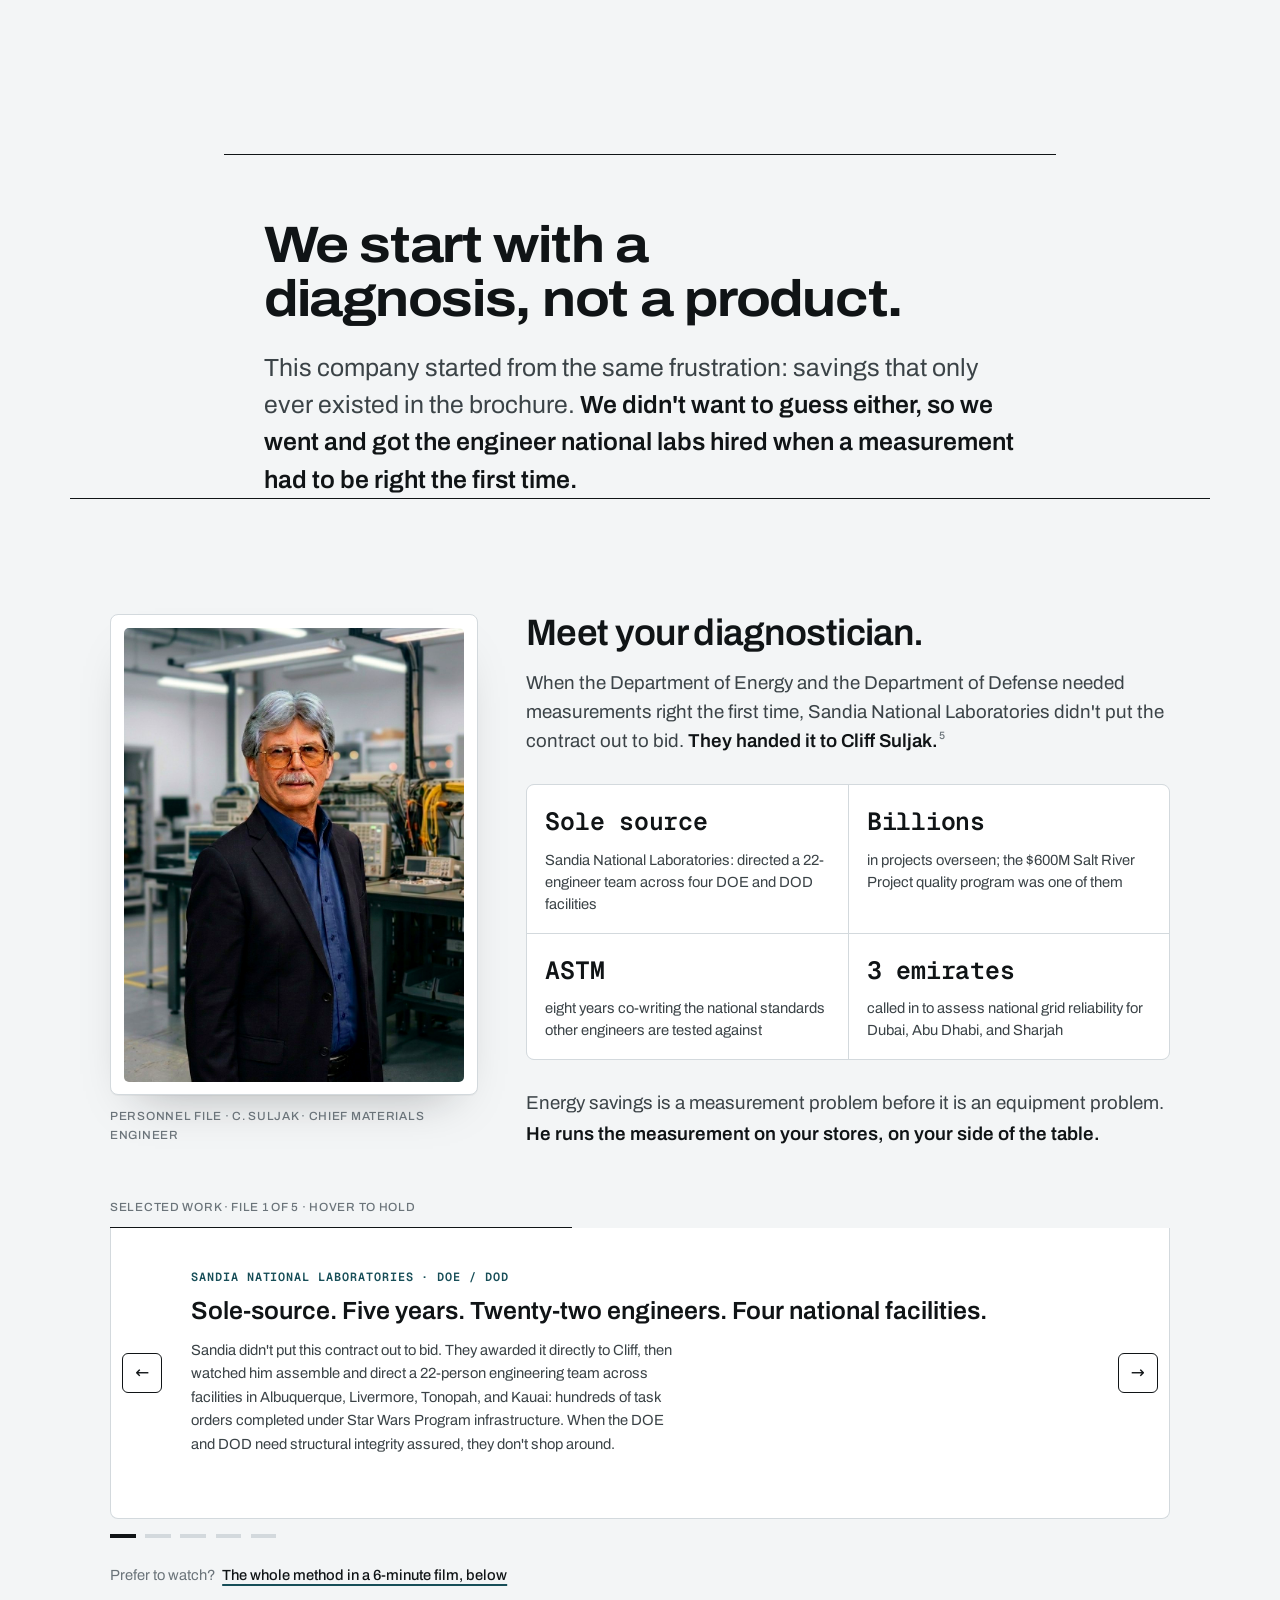
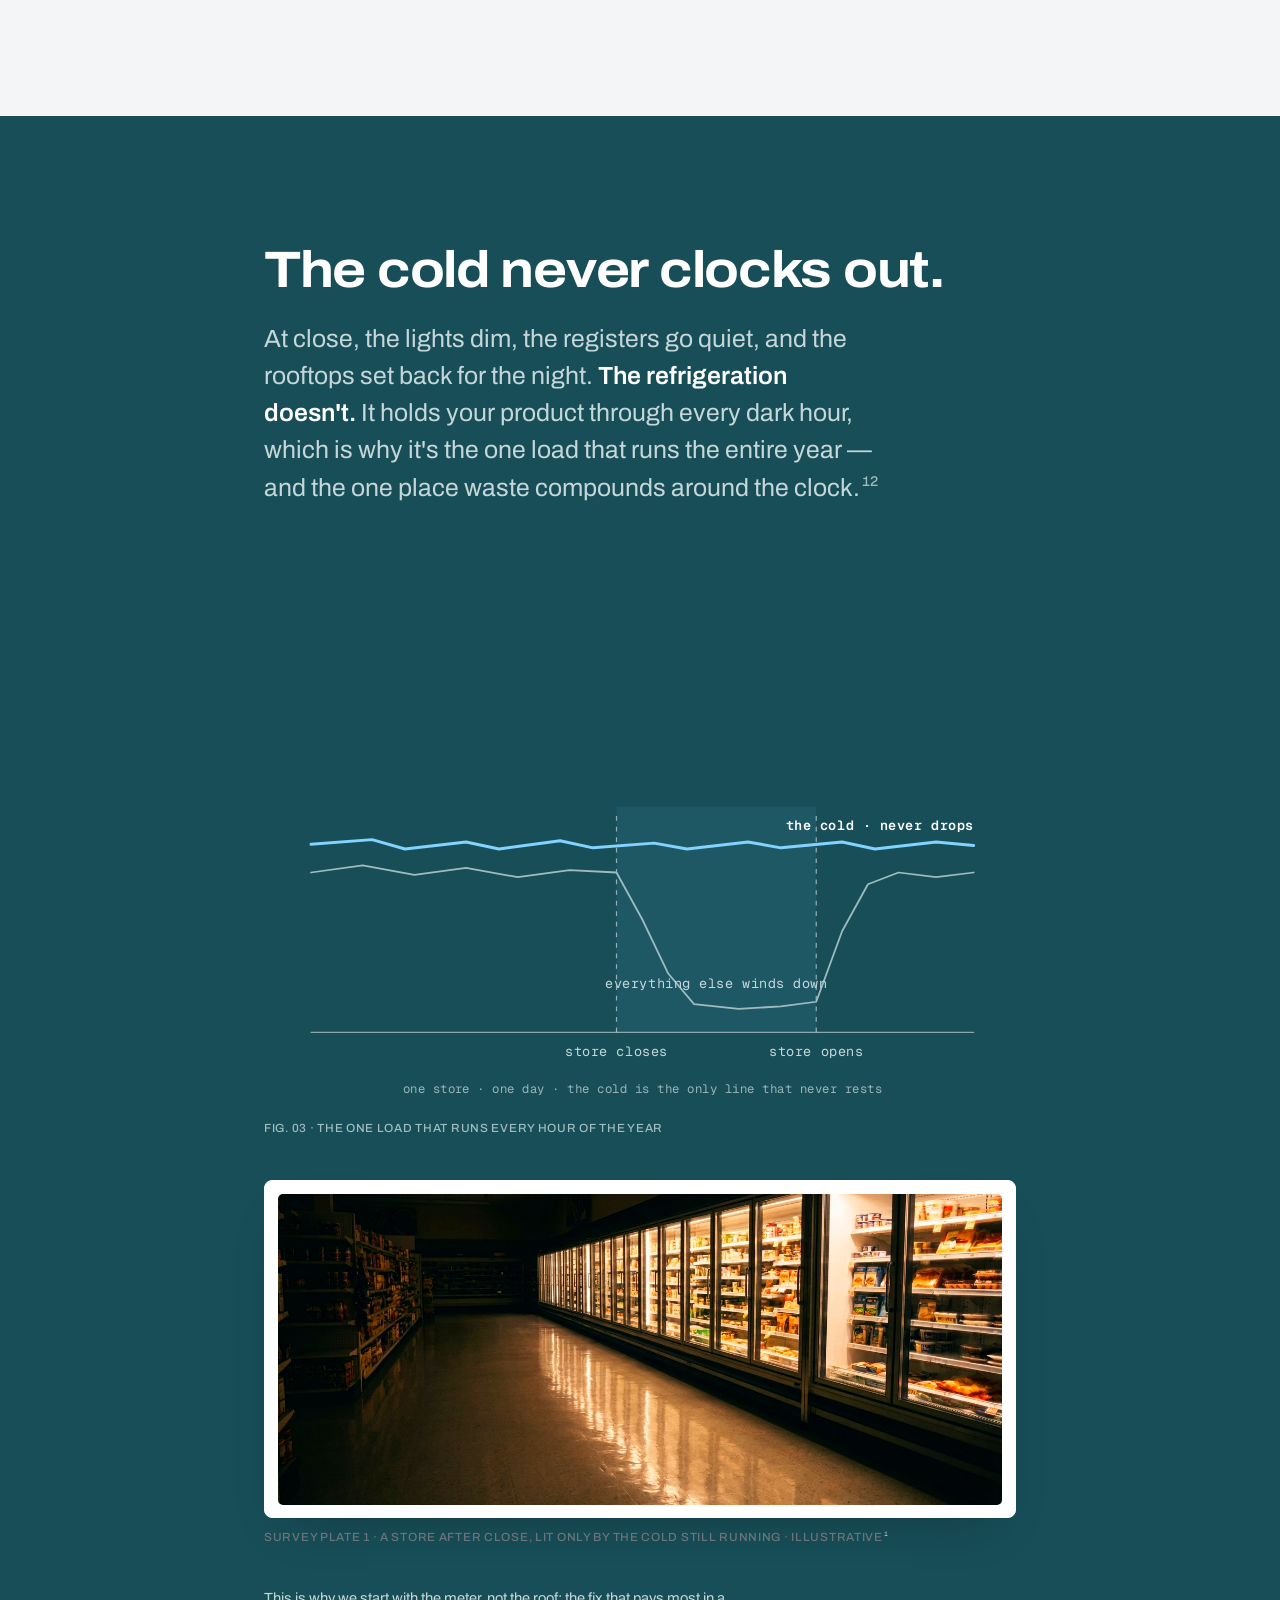
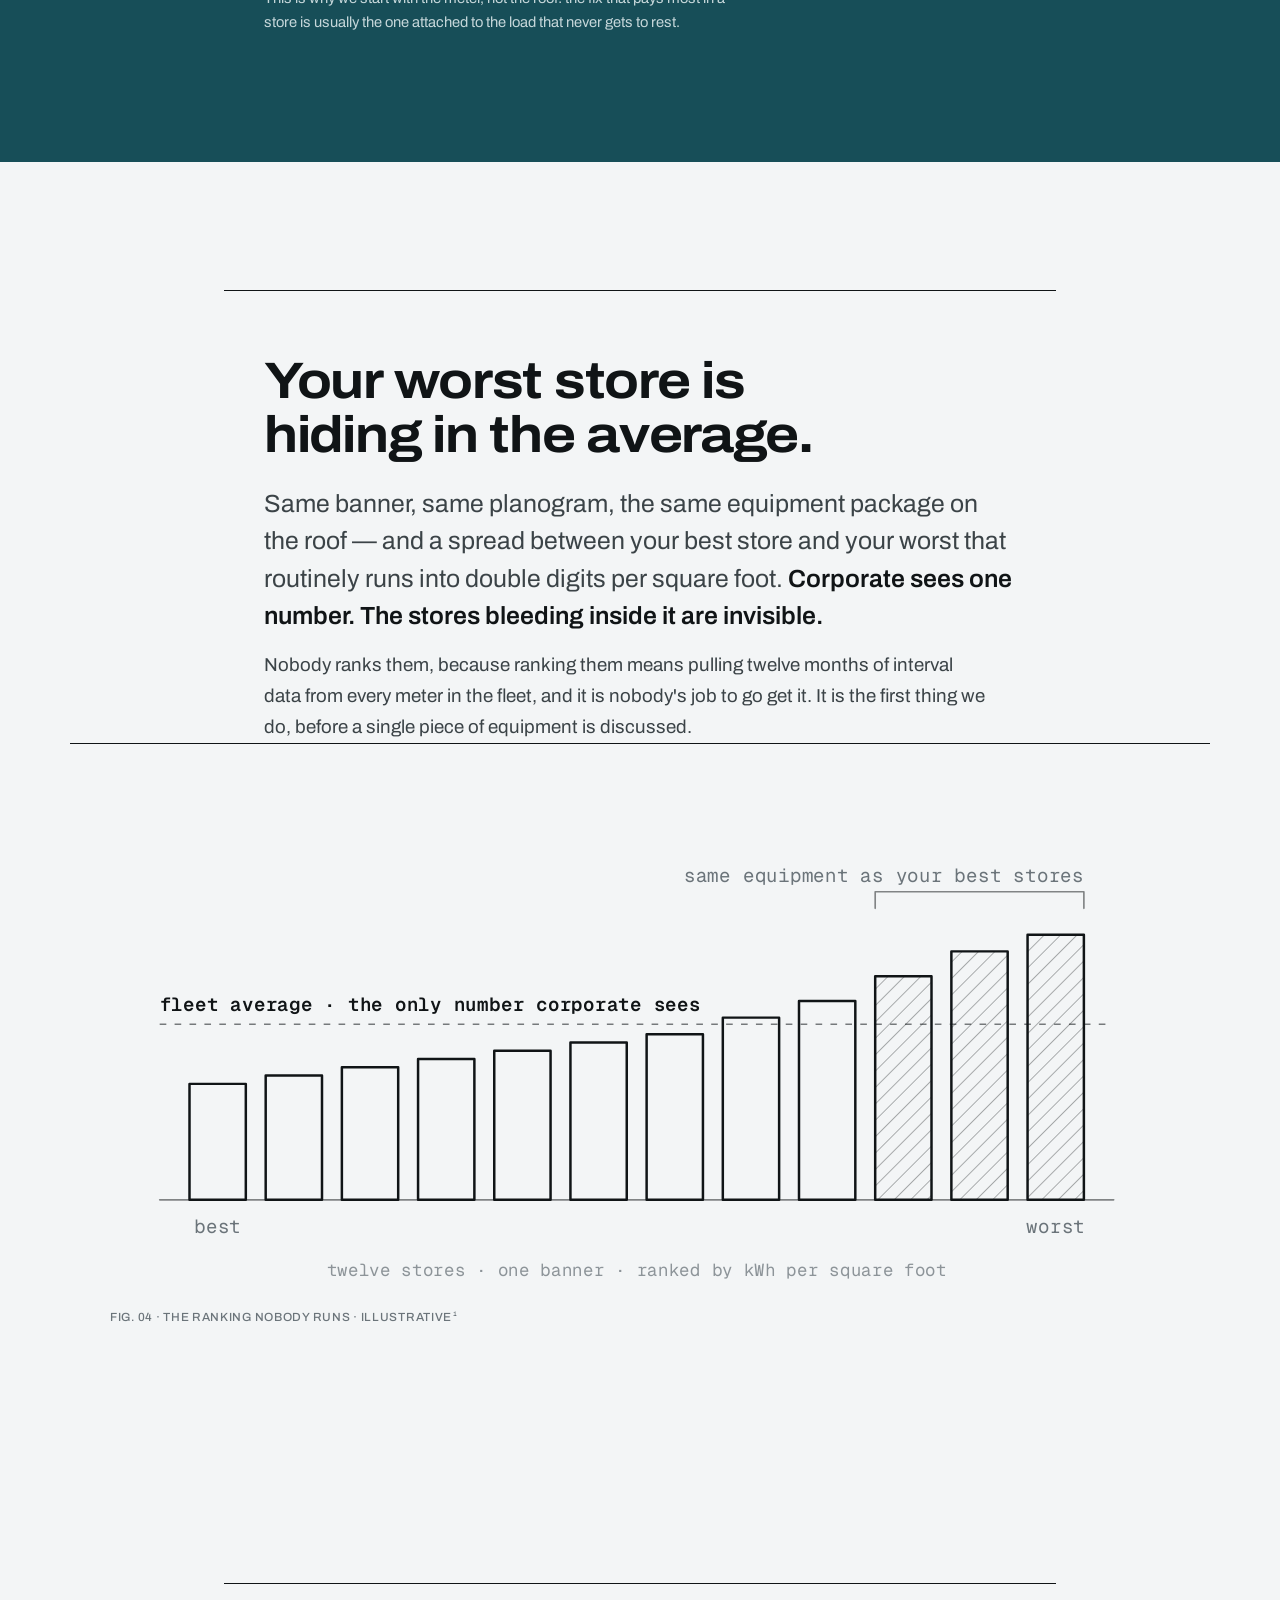
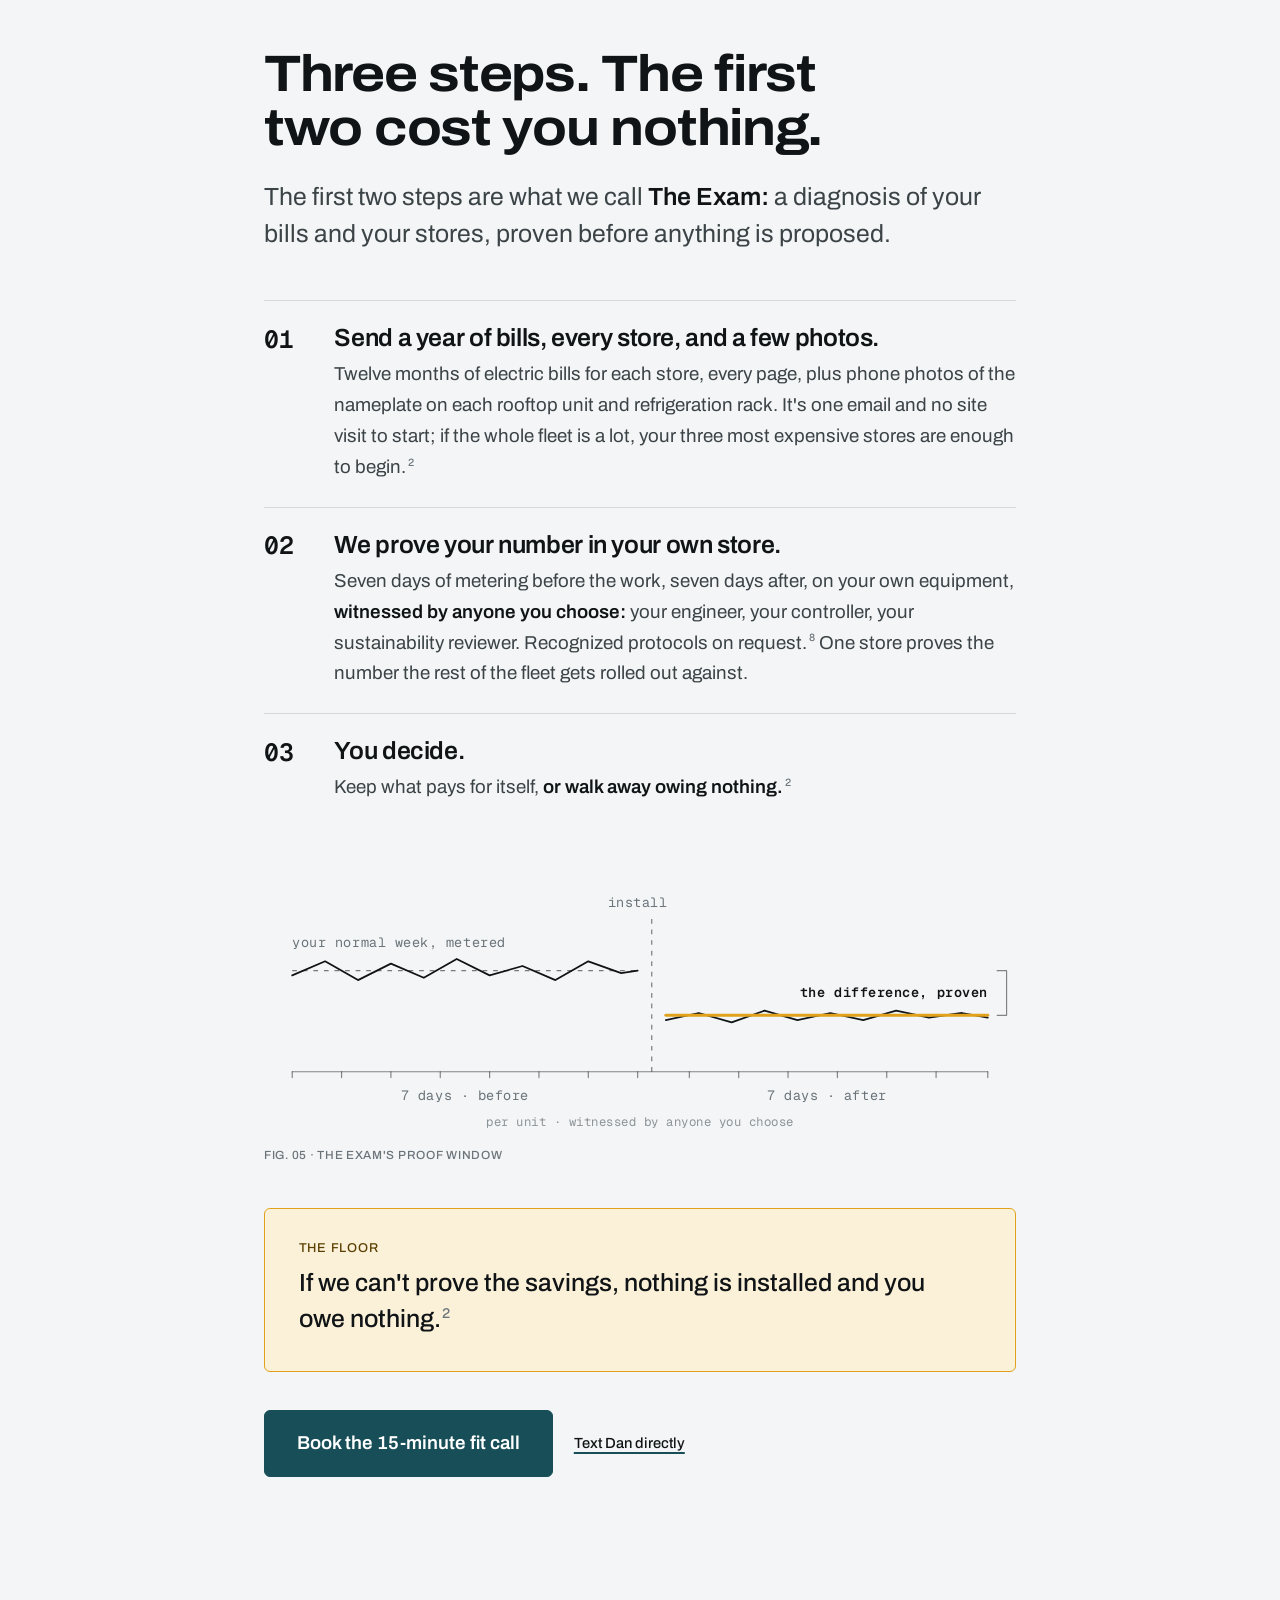
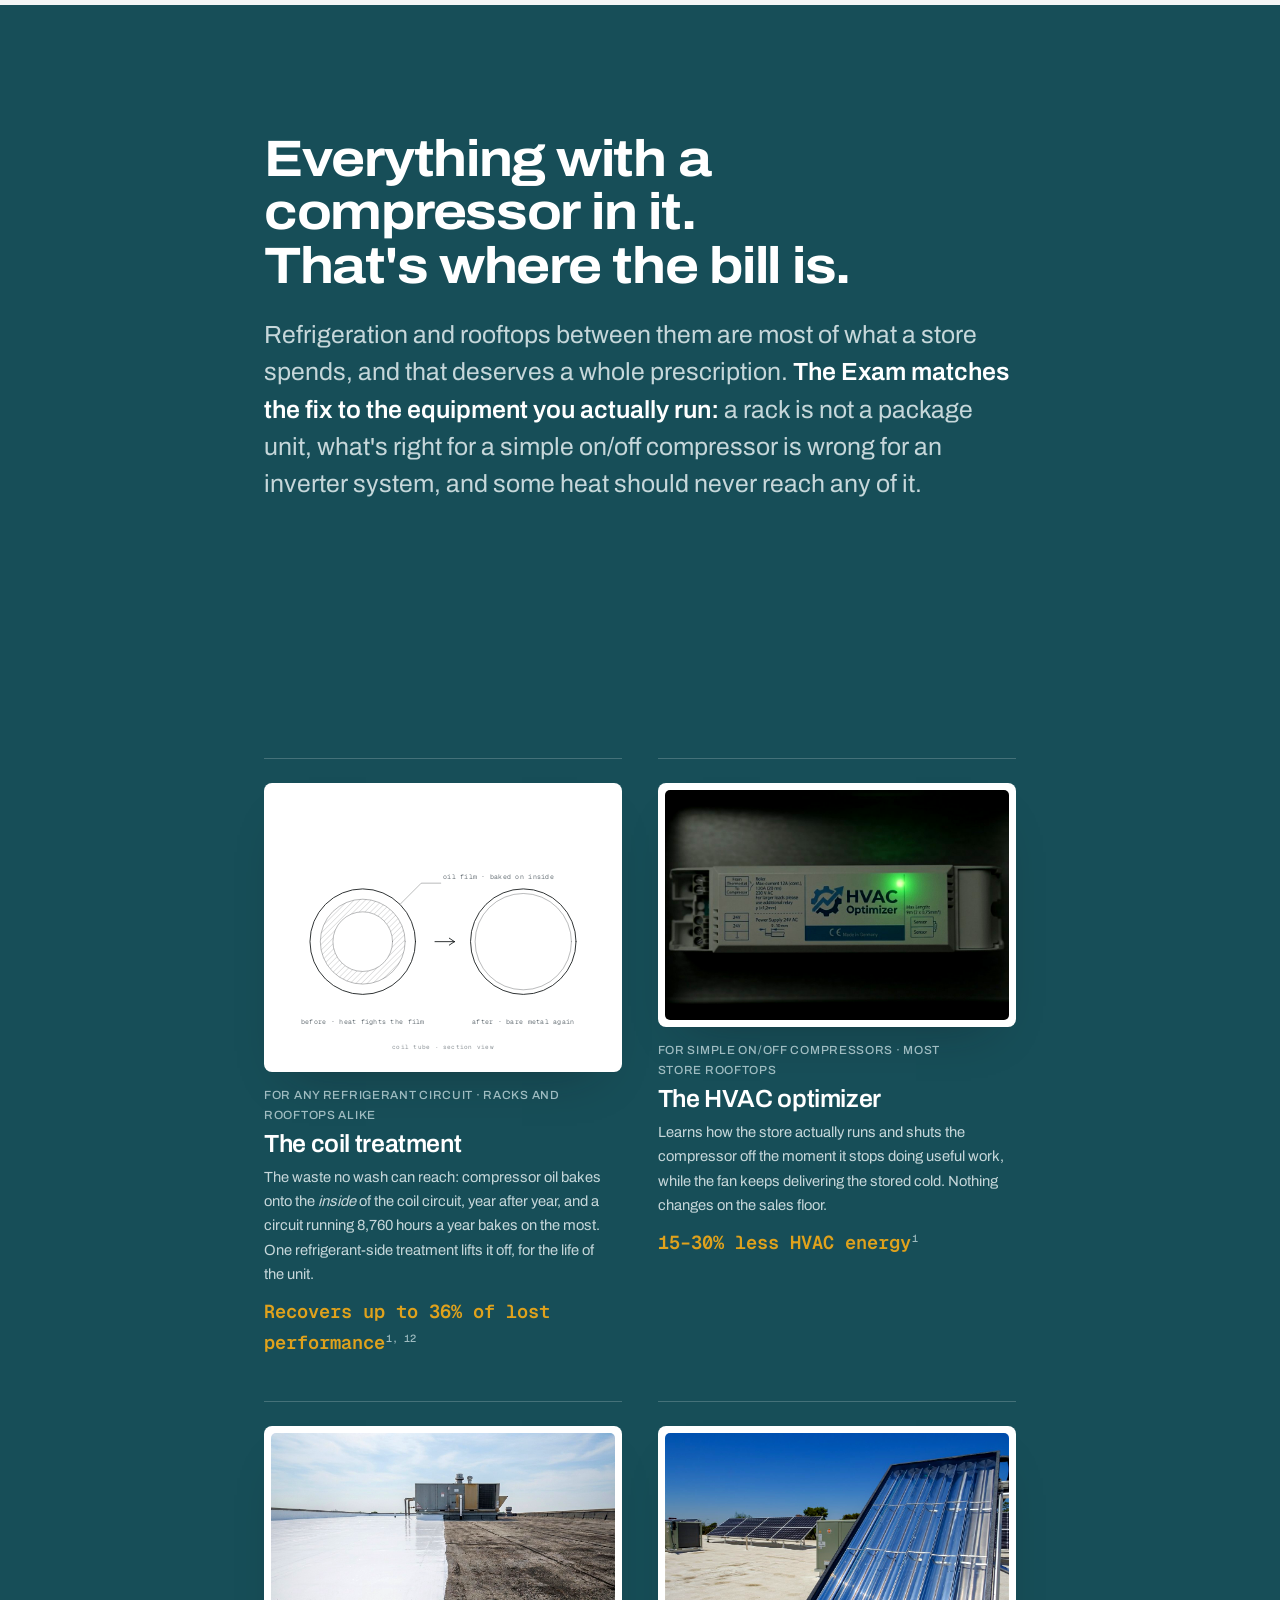
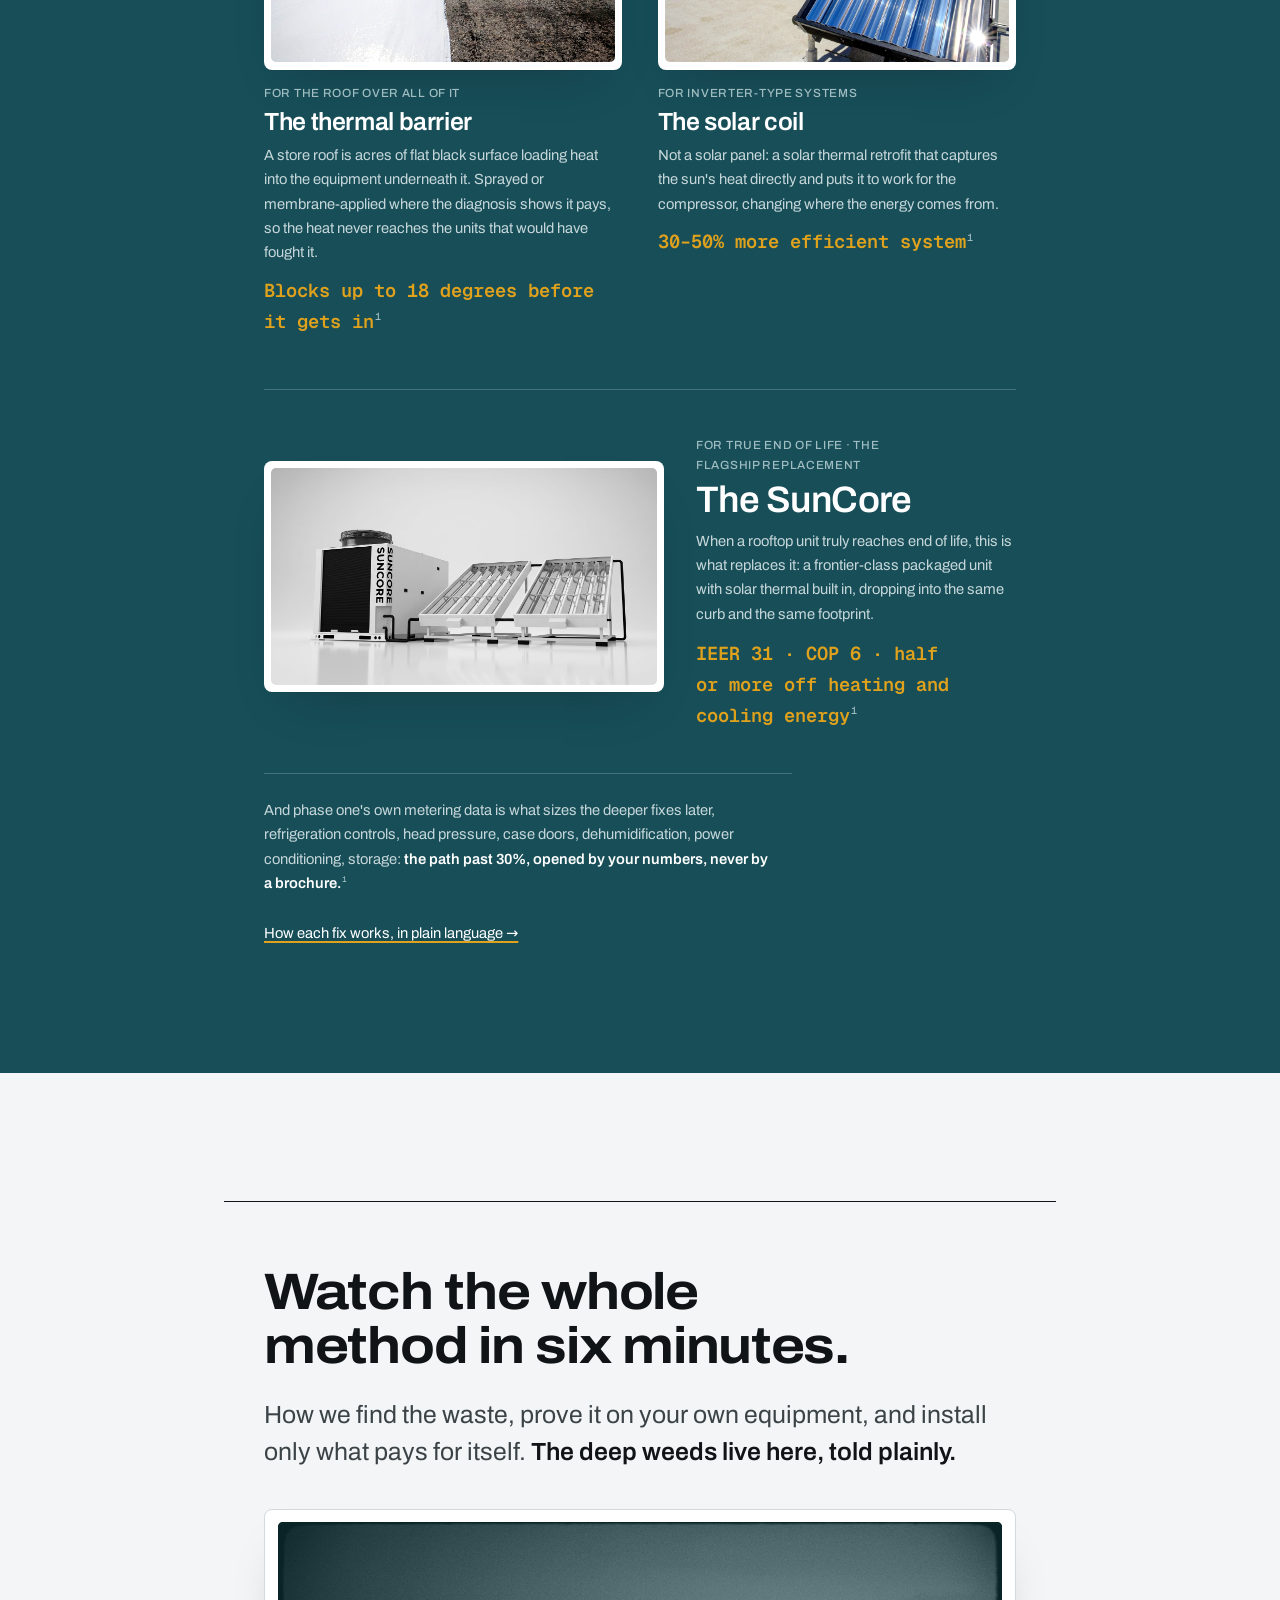
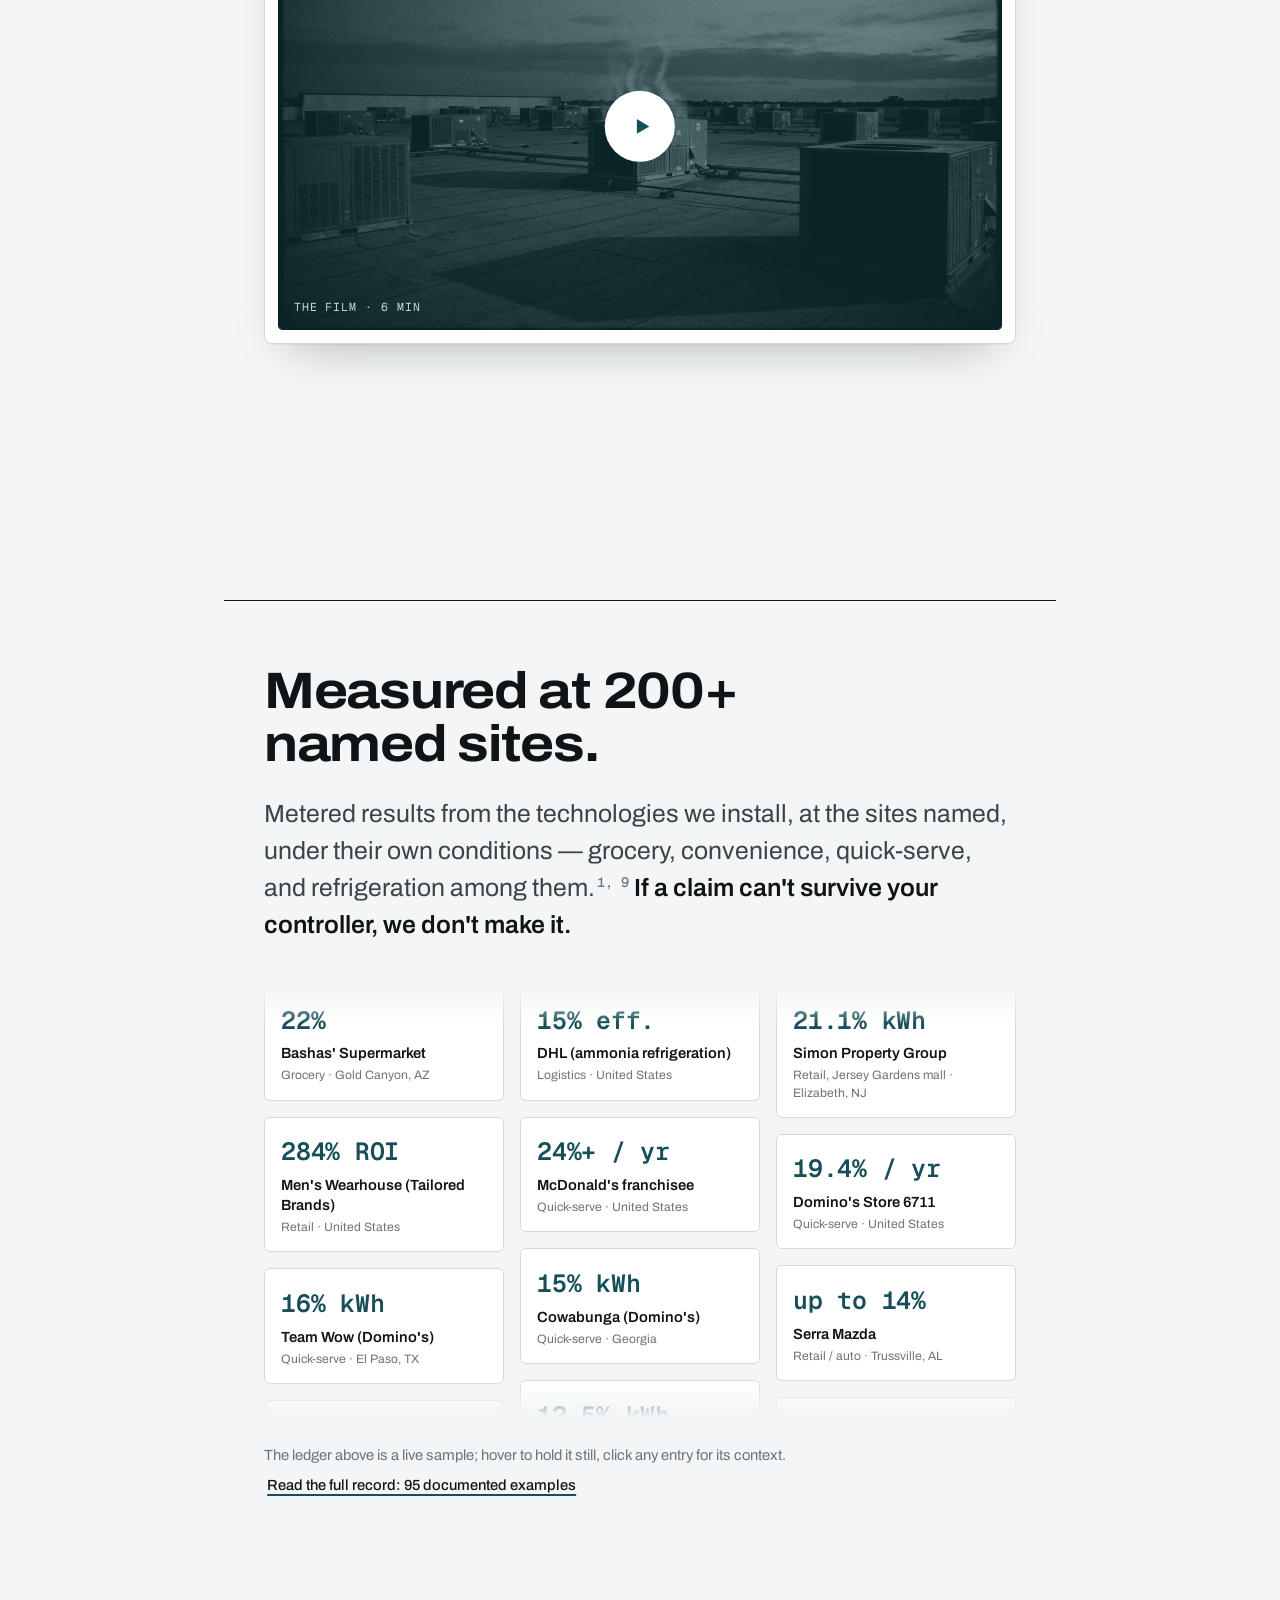
==== commit 8af61dcf: "Landing: the precision instrument, bold register. Petrol carries the hero, the readout, and the clos" ====
--- a/index.html
+++ b/index.html
@@ -9,10 +9,11 @@
 <meta property="og:description" content="Refrigeration is the single largest load in a supermarket. We find the waste across your stores, prove the savings on your own equipment, and install nothing until the number is real.">
 <meta property="og:type" content="website">
 <meta name="color-scheme" content="light">
-<meta name="theme-color" content="#fbfbfa">
+<meta name="theme-color" content="#174e58">
 <link rel="icon" href="assets/img/energy-plus-logo.png">
 <link rel="stylesheet" href="assets/fonts/report-fonts.css">
 <link rel="stylesheet" href="assets/site.css">
+<script>(function(){var r=new URLSearchParams(location.search).get("register");if(r)document.documentElement.setAttribute("data-register",r);})();</script>
 </head>
 <body>
 <a href="#main" class="skip-link">Skip to content</a>
--- a/assets/fonts/report-fonts.css
+++ b/assets/fonts/report-fonts.css
@@ -1,6 +1,6 @@
-/* Field Report type system: one load-bearing family + one instrument voice.
-   Archivo variable carries body (normal width) and display (expanded, heavy);
-   Spline Sans Mono is reserved for metered values, captions, and footnotes. */
+/* Energy+ type system: Archivo writes, Geist Mono counts.
+   Archivo variable carries body (normal width) and display (wdth 112, 700);
+   Geist Mono variable is reserved for metered values, figures, and footnote markers. */
 @font-face {
   font-family: "Archivo";
   font-style: normal;
@@ -10,9 +10,9 @@
   src: url("archivo-var.woff2") format("woff2");
 }
 @font-face {
-  font-family: "Spline Sans Mono";
+  font-family: "Geist Mono";
   font-style: normal;
-  font-weight: 300 700;
+  font-weight: 100 900;
   font-display: swap;
-  src: url("spline-sans-mono-var.woff2") format("woff2");
+  src: url("GeistMono-400.woff2") format("woff2");
 }
--- a/assets/site.css
+++ b/assets/site.css
@@ -10,38 +10,34 @@
    line items. Layout, motion, and disclosure wiring do not fork. */
 
 :root {
-  /* report paper: true zero-chroma, never cream */
-  --paper: oklch(0.985 0 0);
-  --paper-2: oklch(0.955 0 0);
-  --rule: oklch(0.8 0 0);
-  --rule-soft: oklch(0.9 0 0);
-  --ink: oklch(0.17 0.005 270);
-  --body-c: oklch(0.33 0.005 270);
-  --faint: oklch(0.46 0.005 270);
-
-  /* instrument panel */
-  --graphite: oklch(0.17 0.006 260);
-  --graphite-2: oklch(0.22 0.008 260);
-  --graphite-rule: oklch(0.34 0.01 260);
-  --panel-ink: oklch(0.95 0.002 260);
-  --panel-body: oklch(0.79 0.005 260);
-
-  /* the one signal: a verified, metered value */
-  --amber: oklch(0.82 0.15 80);
-  --amber-ink: oklch(0.5 0.11 70);
-  --amber-wash: oklch(0.965 0.025 85);
-
-  /* the second signal, held to the same discipline as amber: THE COLD THAT
-     MUST HOLD — case temperature, the load that never clocks out. Appears only
-     where the subject is the cold itself (the always beat, the case in the
-     dew-point figure, the two-degree drift in the stakes). Anywhere else it is
-     a defect, exactly like amber. */
-  --cold: oklch(0.83 0.1 233);        /* on graphite: frost signal */
-  --cold-ink: oklch(0.52 0.1 240);    /* on paper: AA case-temperature accent */
-  --cold-wash: oklch(0.965 0.022 235);
+  /* document ground: cool white, never cream; the card is always white */
+  --paper: #f3f5f6;
+  --paper-2: #e9edf0;
+  --card: #ffffff;
+  --rule: #d3d9dd;
+  --rule-soft: #e3e8eb;
+  --ink: #101416;
+  --body-c: #3b4347;
+  --faint: #6b747a;
+
+  /* the instrument moments: petrol ground, white on it */
+  --graphite: #174e58;
+  --graphite-2: #1f5c67;
+  --graphite-rule: rgb(255 255 255 / 0.2);
+  --panel-ink: #ffffff;
+  --panel-body: #c6d7da;
+  --panel-faint: #9fbcc1;
+  --panel-btn-bg: #ffffff;
+  --panel-btn-fg: #174e58;
+
+  /* the one mark: ochre, only on a verified or metered value */
+  --amber: #e0a21c;
+  --amber-ink: #5a3f00;
+  --amber-wash: #fbf1d9;
+  --link: #174e58;
 
   --font-sans: "Archivo", system-ui, -apple-system, "Segoe UI", sans-serif;
-  --font-mono: "Spline Sans Mono", ui-monospace, "Cascadia Mono", monospace;
+  --font-mono: "Geist Mono", ui-monospace, "Cascadia Mono", monospace;
 
   --step--1: clamp(0.85rem, 0.81rem + 0.16vw, 0.92rem);
   --step-0: clamp(1.05rem, 1rem + 0.28vw, 1.17rem);
@@ -53,10 +49,18 @@
 
   --beat-pad: clamp(4.5rem, 3.6rem + 5.5vw, 9rem);
   --ease: cubic-bezier(0.19, 1, 0.22, 1);
+  --ease-over: cubic-bezier(0.34, 1.3, 0.64, 1);
   --wrap: 1140px;
   --narrow: 47rem;
   --z-head: 20;
   --z-sheet: 40;
+  --r-card: 8px;
+  --r-ctrl: 6px;
+  /* vertical tokens carried over */
+  --cold: oklch(0.83 0.1 233);        /* on graphite: frost signal */
+  --cold-ink: oklch(0.52 0.1 240);    /* on paper: AA case-temperature accent */
+  --cold-wash: oklch(0.965 0.022 235);
+  --shadow-card: 0 1px 0 rgb(16 20 22 / 0.04), 0 24px 48px -28px rgb(16 20 22 / 0.35);
 }
 
 /* ---------- base ---------- */
@@ -64,24 +68,22 @@
 html { scroll-behavior: smooth; }
 body {
   background-color: var(--paper); color: var(--body-c);
-  /* report-paper tooth: near-invisible mono noise, zero chroma */
-  background-image: url("data:image/svg+xml,%3Csvg xmlns='http://www.w3.org/2000/svg' width='240' height='240'%3E%3Cfilter id='n'%3E%3CfeTurbulence type='fractalNoise' baseFrequency='0.8' numOctaves='2' stitchTiles='stitch'/%3E%3CfeColorMatrix type='saturate' values='0'/%3E%3CfeComponentTransfer%3E%3CfeFuncA type='linear' slope='0.028'/%3E%3C/feComponentTransfer%3E%3C/filter%3E%3Crect width='100%25' height='100%25' filter='url(%23n)'/%3E%3C/svg%3E");
   font-family: var(--font-sans); font-size: var(--step-0); line-height: 1.65;
   -webkit-font-smoothing: antialiased; text-rendering: optimizeLegibility;
 }
 img { max-width: 100%; height: auto; display: block; }
 h1, h2, h3 {
-  color: var(--ink); font-weight: 780; font-stretch: 112%;
-  line-height: 1.02; letter-spacing: -0.018em; text-wrap: balance;
-}
-h3 { font-stretch: 106%; font-weight: 680; }
+  color: var(--ink); font-weight: 700; font-stretch: 112%;
+  line-height: 1.05; letter-spacing: -0.025em; text-wrap: balance;
+}
+h3 { font-stretch: 100%; font-weight: 600; letter-spacing: -0.015em; }
 p { text-wrap: pretty; max-width: 66ch; }
-a { color: var(--ink); text-decoration-thickness: 1.5px; text-decoration-color: var(--amber-ink); text-underline-offset: 3px; }
+a { color: var(--ink); text-decoration-thickness: 1.5px; text-decoration-color: var(--link); text-underline-offset: 3px; }
 a:hover { text-decoration-color: var(--ink); }
 strong { color: var(--ink); font-weight: 600; }
 button { font: inherit; cursor: pointer; }
-::selection { background: var(--amber); color: var(--ink); }
-:focus-visible { outline: 2px solid var(--amber-ink); outline-offset: 3px; }
+::selection { background: var(--graphite); color: var(--panel-ink); }
+:focus-visible { outline: 2px solid var(--graphite); outline-offset: 3px; }
 
 .wrap { max-width: var(--wrap); margin-inline: auto; padding-inline: clamp(1.25rem, 4vw, 2.5rem); }
 [id] { scroll-margin-top: 76px; }
@@ -94,22 +96,22 @@
 /* ---------- controls: form-solid rectangles, not pills ---------- */
 .btn {
   display: inline-flex; align-items: center; gap: 0.55rem;
-  background: var(--ink); color: var(--paper); border: 1px solid var(--ink);
-  border-radius: 4px; padding: 0.85rem 1.5rem;
-  font-weight: 620; font-stretch: 104%; font-size: var(--step--1); letter-spacing: 0.01em;
+  background: var(--graphite); color: var(--panel-ink); border: 1px solid var(--graphite);
+  border-radius: var(--r-ctrl); padding: 0.85rem 1.5rem;
+  font-weight: 600; font-stretch: 100%; font-size: var(--step--1); letter-spacing: 0;
   transition: transform 220ms var(--ease), box-shadow 220ms var(--ease), opacity 300ms var(--ease);
 }
-.btn:hover { transform: translateY(-1px); box-shadow: 0 8px 24px -10px oklch(0.17 0.005 270 / 0.5); }
-.btn:active { transform: translateY(0); }
+.btn:hover { background: var(--graphite-2); border-color: var(--graphite-2); transform: none; box-shadow: none; }
+.btn:active { transform: scale(0.985); }
 .btn--lg { padding: 1.05rem 2rem; font-size: var(--step-0); }
-.hero .btn, .close .btn { background: white; color: var(--graphite); border-color: white; }
-.hero .btn:hover, .close .btn:hover { box-shadow: 0 8px 24px -8px oklch(0 0 0 / 0.55); }
+.hero .btn, .close .btn { background: var(--panel-btn-bg); color: var(--panel-btn-fg); border-color: var(--panel-btn-bg); }
+.hero .btn:hover, .close .btn:hover { background: var(--panel-btn-bg); border-color: var(--panel-btn-bg); opacity: 0.92; }
 .btn--sm { padding: 0.55rem 1.05rem; }
 .textlink {
   background: none; border: 0; padding: 0.4rem 0.2rem;
-  color: var(--ink); font-weight: 560; font-size: var(--step--1);
+  color: var(--ink); font-weight: 500; font-size: var(--step--1);
   text-decoration: underline; text-decoration-thickness: 1.5px;
-  text-decoration-color: var(--rule); text-underline-offset: 4px;
+  text-decoration-color: var(--link); text-underline-offset: 4px;
 }
 .textlink:hover { text-decoration-color: var(--ink); }
 .hero .textlink, .close .textlink, .textlink--dark { color: var(--panel-ink); text-decoration-color: var(--graphite-rule); }
@@ -118,29 +120,30 @@
 .cta { display: flex; flex-wrap: wrap; align-items: center; gap: 1.1rem; margin-top: clamp(1.6rem, 3vw, 2.4rem); }
 
 /* SMS panel */
-.sms { display: none; margin-top: 1rem; max-width: 30rem; background: var(--paper); border: 1px solid var(--rule); border-radius: 6px; padding: 1rem; }
+.sms { display: none; margin-top: 1rem; max-width: 30rem; background: var(--card); border: 1px solid var(--rule); border-radius: var(--r-card); padding: 1rem; }
 .sms.is-open { display: block; }
-.sms__to { font-family: var(--font-mono); font-size: 0.74rem; color: var(--faint); }
-.sms textarea { width: 100%; margin-top: 0.6rem; border: 1px solid var(--rule); border-radius: 4px; background: var(--paper); color: var(--body-c); font: inherit; font-size: var(--step--1); padding: 0.7rem; resize: none; }
+.sms__to { font-family: var(--font-sans); font-size: 0.78rem; font-weight: 500; letter-spacing: 0.04em; color: var(--faint); }
+.sms textarea { width: 100%; margin-top: 0.6rem; border: 1px solid var(--rule); border-radius: var(--r-ctrl); background: var(--card); color: var(--body-c); font: inherit; font-size: var(--step--1); padding: 0.7rem; resize: none; }
 .sms__foot { display: flex; align-items: center; justify-content: space-between; gap: 1rem; margin-top: 0.7rem; }
 .sms__hint { font-size: 0.76rem; color: var(--faint); }
-.hero .sms, .close .sms { background: oklch(0.21 0.008 260 / 0.92); border-color: var(--graphite-rule); }
-.hero .sms textarea, .close .sms textarea { background: var(--graphite); color: var(--panel-body); border-color: var(--graphite-rule); }
-.hero .sms__to, .close .sms__to, .hero .sms__hint, .close .sms__hint { color: oklch(0.62 0.006 260); }
-.hero .sms .btn, .close .sms .btn { background: var(--panel-ink); color: var(--graphite); border-color: var(--panel-ink); }
+/* on petrol the sms panel is the white card */
+.hero .sms, .close .sms { background: var(--card); border-color: var(--card); box-shadow: var(--shadow-card); }
+.hero .sms textarea, .close .sms textarea { background: var(--card); color: var(--body-c); border-color: var(--rule); }
+.hero .sms__to, .close .sms__to, .hero .sms__hint, .close .sms__hint { color: var(--faint); }
+.hero .sms .btn, .close .sms .btn { background: var(--graphite); color: var(--panel-ink); border-color: var(--graphite); }
 
 /* ---------- header ---------- */
 .head {
   position: fixed; inset-inline: 0; top: 0; z-index: var(--z-head);
-  background: color-mix(in oklab, var(--paper) 92%, transparent);
-  border-bottom: 2px solid var(--ink);
+  background: color-mix(in srgb, var(--paper) 94%, transparent);
+  border-bottom: 1px solid var(--rule);
   backdrop-filter: blur(10px);
   transition: background 400ms var(--ease), border-color 400ms var(--ease);
 }
 .head__in { display: flex; align-items: center; justify-content: space-between; min-height: 58px; }
 .head__mark img { width: 100px; filter: invert(1) hue-rotate(180deg); }
 .head__nav { display: flex; align-items: center; gap: clamp(1rem, 2.5vw, 2rem); }
-.head__nav a { color: var(--body-c); text-decoration: none; font-size: var(--step--1); font-weight: 560; }
+.head__nav a { color: var(--body-c); text-decoration: none; font-size: var(--step--1); font-weight: 500; }
 .head__nav a:hover { color: var(--ink); }
 @media (max-width: 700px) { .head__nav a { display: none; } }
 
@@ -157,7 +160,7 @@
 .hero, .close { position: relative; color: var(--panel-ink); overflow: clip; background: var(--graphite); }
 .hero {
   min-height: 92svh; display: grid; align-items: center;
-  background: radial-gradient(120% 130% at 16% -12%, var(--graphite-2), var(--graphite) 62%);
+  background: var(--graphite);
 }
 .close { padding-block: var(--beat-pad); }
 .hero__media, .close__media { position: absolute; inset: 0; }
@@ -168,8 +171,8 @@
 .hero__scrim {
   position: absolute; inset: 0;
   background:
-    linear-gradient(to right, oklch(0.15 0.006 260 / 0.92) 0%, oklch(0.15 0.006 260 / 0.62) 55%, oklch(0.15 0.006 260 / 0.4) 100%),
-    linear-gradient(to top, oklch(0.15 0.006 260 / 0.9), transparent 45%);
+    linear-gradient(to right, rgb(23 78 88 / 0.92) 0%, rgb(23 78 88 / 0.62) 55%, rgb(23 78 88 / 0.4) 100%),
+    linear-gradient(to top, rgb(23 78 88 / 0.9), transparent 45%);
 }
 /* HERO-B: the specimen bill floats over a darkened, working-store photo.
    Both overrides are scoped to .hero so the close section's media/scrim are untouched;
@@ -177,9 +180,9 @@
 .hero .hero__media img { filter: grayscale(1) contrast(1.05) brightness(0.55); }
 .hero .hero__scrim {
   background:
-    linear-gradient(to right, oklch(0.13 0.006 260 / 0.93) 0%, oklch(0.13 0.006 260 / 0.55) 42%, oklch(0.13 0.006 260 / 0.52) 70%, oklch(0.13 0.006 260 / 0.85) 100%),
-    linear-gradient(to top, oklch(0.13 0.006 260 / 0.86), transparent 52%),
-    radial-gradient(95% 78% at 60% 42%, transparent 0%, oklch(0.13 0.006 260 / 0.32) 78%);
+    linear-gradient(to right, rgb(23 78 88 / 0.93) 0%, rgb(23 78 88 / 0.55) 42%, rgb(23 78 88 / 0.52) 70%, rgb(23 78 88 / 0.85) 100%),
+    linear-gradient(to top, rgb(23 78 88 / 0.86), transparent 52%),
+    radial-gradient(95% 78% at 60% 42%, transparent 0%, rgb(23 78 88 / 0.32) 78%);
 }
 
 /* HERO signature: pinned scroll-scrub. The store photo is a COLOUR image shown
@@ -221,7 +224,7 @@
   display: flex; position: absolute; left: 50%; bottom: 26px; transform: translateX(-50%); z-index: 3;
   gap: 0.5rem; align-items: center;
   font-family: var(--font-mono); font-size: 11px; letter-spacing: 0.14em; text-transform: uppercase;
-  color: oklch(0.8 0.006 260); opacity: clamp(0, calc(1 - var(--p, 0) * 3), 1); pointer-events: none;
+  color: var(--panel-body); opacity: clamp(0, calc(1 - var(--p, 0) * 3), 1); pointer-events: none;
 }
 .hero-pin .scrollcue span { width: 1px; height: 22px; background: currentColor; opacity: 0.6; }
 
@@ -241,10 +244,12 @@
 }
 .hero__in, .close__in { position: relative; padding-block: clamp(6rem, 12vh, 9rem); }
 .hero h1 {
-  color: white; font-size: var(--step-4); font-weight: 840; font-stretch: 122%;
-  letter-spacing: -0.015em; line-height: 0.98; max-width: 13ch; text-transform: none;
-}
-.close h2 { color: white; font-size: var(--step-3); font-weight: 800; font-stretch: 118%; max-width: 18ch; }
+  color: var(--panel-ink); font-size: var(--step-4); font-weight: 700; font-stretch: 112%;
+  letter-spacing: -0.025em; line-height: 1.02; max-width: 14ch; text-transform: none;
+}
+.hero h1 em, .close h2 em, .beat h2 em { font-style: normal; color: var(--amber); }
+.beat h2 em { color: var(--graphite); }
+.close h2 { color: var(--panel-ink); font-size: var(--step-3); font-weight: 700; font-stretch: 112%; max-width: 18ch; }
 .hero__lede { margin-top: 1.5rem; font-size: var(--step-1); line-height: 1.5; color: var(--panel-body); max-width: 42ch; }
 
 /* the exhibit: a specimen bill under the pen */
@@ -254,15 +259,15 @@
 .bill { margin: 0; width: 100%; max-width: min(26.5rem, 100%); justify-self: center; }
 @media (min-width: 980px) { .bill { justify-self: end; } }
 .bill svg {
-  width: 100%; height: auto; display: block; transform: rotate(1.7deg);
-  filter: drop-shadow(0 34px 54px oklch(0 0 0 / 0.5)) drop-shadow(0 5px 12px oklch(0 0 0 / 0.35));
-}
-.bill .paper { fill: var(--paper); stroke: oklch(0.86 0 0); stroke-width: 0.5; }
+  width: 100%; height: auto; display: block;
+  filter: drop-shadow(0 24px 40px rgb(0 0 0 / 0.28));
+}
+.bill .paper { fill: var(--card); stroke: var(--rule); stroke-width: 0.5; }
 .bill .tag { fill: none; stroke: var(--rule); stroke-width: 1; }
-.bill .bt { font-family: var(--font-sans); font-size: 13px; font-weight: 660; letter-spacing: 0.01em; fill: var(--ink); }
+.bill .bt { font-family: var(--font-sans); font-size: 13px; font-weight: 600; letter-spacing: 0.01em; fill: var(--ink); }
 .bill .row { font-family: var(--font-sans); font-size: 11.5px; fill: var(--body-c); }
 .bill .amt { font-family: var(--font-mono); font-size: 11.5px; font-weight: 500; fill: var(--ink); font-variant-numeric: tabular-nums; }
-.bill .amt--total { font-size: 16px; font-weight: 620; }
+.bill .amt--total { font-size: 16px; font-weight: 600; }
 .bill .meta { font-family: var(--font-mono); font-size: 8.5px; font-weight: 500; letter-spacing: 0.08em; fill: var(--faint); }
 .bill .rule { stroke: var(--rule); stroke-width: 1; }
 .bill .rule--ink { stroke: var(--ink); stroke-width: 2; }
@@ -273,14 +278,14 @@
 .bill .mk-t--big { font-size: 15.5px; font-weight: 700; letter-spacing: 0.01em; }
 .bill__cap {
   margin-top: 0.9rem; font-family: var(--font-mono); font-size: 0.7rem; font-weight: 500;
-  letter-spacing: 0.08em; text-transform: uppercase; color: oklch(0.62 0.006 260);
-}
-.bill__cap sup.fn { color: oklch(0.55 0.006 260); }
+  letter-spacing: 0.08em; text-transform: uppercase; color: var(--panel-faint);
+}
+.bill__cap sup.fn { color: var(--panel-faint); }
 
 /* ---------- beats: pages of the report ---------- */
 .beat { padding-block: var(--beat-pad); }
 /* the document divider: one confident ink rule, not a hairline */
-.beat--rule > .wrap { border-top: 2px solid var(--ink); padding-top: clamp(2.5rem, 5vw, 4rem); }
+.beat--rule > .wrap { border-top: 1px solid var(--ink); padding-top: clamp(2.5rem, 5vw, 4rem); }
 .beat__narrow { max-width: calc(var(--narrow) + 2 * clamp(1.25rem, 4vw, 2.5rem)); }
 .beat h2 { font-size: var(--step-3); max-width: 24ch; }
 .lead { margin-top: 1.4rem; font-size: var(--step-1); line-height: 1.5; }
@@ -291,22 +296,22 @@
 
 /* problem: the monument beside the claim */
 .beat__grid { display: grid; gap: clamp(1.5rem, 3vw, 2.5rem); align-items: start; }
-@media (min-width: 920px) { .beat__grid { grid-template-columns: 5fr 7fr; border-top: 2px solid var(--ink); padding-top: clamp(2.5rem, 5vw, 4rem); } }
-@media (max-width: 919.9px) { #problem .wrap { border-top: 2px solid var(--ink); padding-top: 2.5rem; } }
+@media (min-width: 920px) { .beat__grid { grid-template-columns: 5fr 7fr; border-top: 1px solid var(--ink); padding-top: clamp(2.5rem, 5vw, 4rem); } }
+@media (max-width: 919.9px) { #problem .wrap { border-top: 1px solid var(--ink); padding-top: 2.5rem; } }
 .monument {
-  font-weight: 830; font-stretch: 125%; font-size: var(--monument); line-height: 0.88;
-  letter-spacing: -0.02em; color: var(--ink); font-variant-numeric: tabular-nums;
-}
-.monument__unit { font-size: 0.4em; font-weight: 600; font-stretch: 100%; color: var(--faint); }
+  font-family: var(--font-mono); font-weight: 600; font-size: var(--monument); line-height: 0.9;
+  letter-spacing: -0.04em; color: var(--graphite); font-variant-numeric: tabular-nums;
+}
+.monument__unit { font-size: 0.4em; font-weight: 500; color: var(--faint); }
 
 /* the listen test: two instruments, one difference */
 .listen { margin-top: clamp(1.8rem, 4vw, 2.6rem); display: grid; gap: 1.1rem; }
 @media (min-width: 760px) { .listen { grid-template-columns: 1fr 1fr; gap: 1.4rem; } }
 .listen__card {
   display: grid; grid-template-columns: auto 1fr; gap: 1rem 1.15rem; align-items: center;
-  background: var(--graphite); border-radius: 4px; padding: 1.3rem 1.4rem 1.35rem;
+  background: var(--graphite); border-radius: var(--r-card); padding: 1.3rem 1.4rem 1.35rem;
   color: var(--panel-body);
-  box-shadow: 0 1px 2px oklch(0.17 0.005 270 / 0.05), 0 22px 48px -34px oklch(0.17 0.005 270 / 0.5);
+  box-shadow: var(--shadow-card);
 }
 .listen__card h3 { color: var(--panel-ink); font-size: var(--step-0); }
 .listen__info p { margin-top: 0.3rem; font-size: var(--step--1); line-height: 1.45; }
@@ -339,26 +344,24 @@
 /* the guarantee: the stamped plate, the signal's home ground */
 .floor {
   margin-top: clamp(1.8rem, 4vw, 2.6rem); padding: clamp(1.4rem, 3vw, 2.1rem);
-  border: 2px solid var(--amber-ink); outline: 1px solid var(--amber-ink); outline-offset: 4px;
-  border-radius: 2px; background: var(--amber-wash);
-  box-shadow: 0 1px 2px oklch(0.17 0.005 270 / 0.05), 0 20px 44px -32px oklch(0.17 0.005 270 / 0.45);
-  transform: rotate(-0.5deg); /* a stamp never lands perfectly straight */
-}
-.floor h3 { font-family: var(--font-mono); font-weight: 600; font-size: 0.85rem; letter-spacing: 0.14em; text-transform: uppercase; color: var(--amber-ink); }
-.floor p { margin-top: 0.6rem; color: var(--ink); font-size: var(--step-1); line-height: 1.45; font-weight: 560; }
+  border: 1.5px solid var(--amber); outline: 0;
+  border-radius: var(--r-ctrl); background: var(--amber-wash);
+}
+.floor h3 { font-family: var(--font-sans); font-weight: 500; font-size: 0.8rem; letter-spacing: 0.06em; text-transform: uppercase; color: var(--amber-ink); }
+.floor p { margin-top: 0.6rem; color: var(--ink); font-size: var(--step-1); line-height: 1.45; font-weight: 500; }
 
 /* the readout: the one instrument interlude mid-document */
-.beat--dark { background: radial-gradient(130% 100% at 18% 0%, var(--graphite-2), var(--graphite) 58%); color: var(--panel-body); }
+.beat--dark { background: var(--graphite); color: var(--panel-body); }
 .beat--dark h2 { color: var(--panel-ink); }
 .beat--dark strong { color: var(--panel-ink); }
-.beat--dark sup.fn { color: oklch(0.6 0.006 260); }
+.beat--dark sup.fn { color: var(--panel-faint); }
 .beat--dark.beat--rule > .wrap { border-top-color: var(--graphite-rule); }
 .lead--dark { color: var(--panel-body); }
 .readout {
   margin-top: clamp(1.8rem, 4vw, 2.8rem);
-  font-family: var(--font-mono); font-weight: 500; line-height: 1;
+  font-family: var(--font-mono); font-weight: 600; line-height: 1;
   font-size: clamp(3.4rem, 2.2rem + 6.5vw, 7.5rem);
-  color: var(--amber); letter-spacing: -0.02em; font-variant-numeric: tabular-nums;
+  color: var(--amber); letter-spacing: -0.04em; font-variant-numeric: tabular-nums;
 }
 .readout small {
   display: block; margin-top: 0.9rem;
@@ -371,19 +374,19 @@
    Same graphite instrument surface as the money readout, but the figure is
    time, not money, so it wears the cold signal instead of amber. */
 .always__lede-num { max-width: 44ch; }
-.readout--cold { color: var(--cold); text-shadow: 0 0 34px oklch(0.83 0.1 233 / 0.32); }
+.readout--cold { color: var(--cold);  }
 .readout--cold small { max-width: 42ch; }
 .always__note { margin-top: clamp(1.6rem, 3.5vw, 2.4rem); font-size: var(--step--1); color: var(--panel-body); max-width: 58ch; }
 .always__note strong { color: var(--panel-ink); }
 /* the night band the cold keeps running through */
 .fig .nightband { fill: var(--cold); }
 .fig .trace-off { stroke: var(--panel-body); }
-.beat--dark .fig .trace-off { stroke: oklch(0.6 0.006 260); }
+.beat--dark .fig .trace-off { stroke: var(--panel-faint); }
 
 /* a survey plate that stays inside the night, not a white lightbox on graphite */
-.plate--dark .plate__frame { background: oklch(0.2 0.008 260); border-color: var(--graphite-rule); }
+.plate--dark .plate__frame { background: var(--card); border-color: var(--card); }
 .plate--dark .plate img { filter: grayscale(1) contrast(1.05) brightness(0.9); }
-.plate--dark figcaption { color: oklch(0.62 0.006 260); }
+.plate--dark figcaption { color: var(--panel-faint); }
 
 /* the case temperature that must hold: the one on-paper cold accent */
 .drift { color: var(--cold-ink); font-weight: 560; white-space: nowrap; }
@@ -392,38 +395,39 @@
 .record { list-style: none; margin: clamp(1.8rem, 4vw, 2.6rem) 0 0; padding: 0; }
 .record li { display: grid; grid-template-columns: 8rem 1fr; align-items: baseline; gap: 0.4rem 1.4rem; padding: 1.05rem 0; border-top: 1px solid var(--rule); }
 .record li:last-child { border-bottom: 1px solid var(--rule); }
-.record__fig { font-family: var(--font-mono); font-weight: 560; font-size: var(--step-2); color: var(--amber-ink); font-variant-numeric: tabular-nums; letter-spacing: -0.02em; }
-.record__who { font-weight: 620; color: var(--ink); }
+.record__fig { font-family: var(--font-mono); font-weight: 600; font-size: var(--step-2); color: var(--graphite); font-variant-numeric: tabular-nums; letter-spacing: -0.02em; }
+.record__who { font-weight: 600; color: var(--ink); }
 .record__who em { display: block; font-style: normal; font-weight: 400; font-size: var(--step--1); color: var(--faint); margin-top: 0.2rem; }
 @media (max-width: 560px) { .record li { grid-template-columns: 1fr; gap: 0.15rem; } }
 
 /* survey plate: photography treated as documentation */
 .plate { margin-top: clamp(1.8rem, 4vw, 2.6rem); max-width: 100%; }
 .plate__frame {
-  border: 1px solid var(--ink); padding: clamp(0.5rem, 1.2vw, 0.8rem); background: var(--paper);
-  box-shadow: 0 1px 2px oklch(0.17 0.005 270 / 0.05), 0 22px 48px -34px oklch(0.17 0.005 270 / 0.45);
-}
+  border: 1px solid var(--rule); border-radius: var(--r-card); padding: clamp(0.5rem, 1.2vw, 0.8rem); background: var(--card);
+  box-shadow: var(--shadow-card);
+}
+.plate__frame img { border-radius: calc(var(--r-card) - 3px); }
 .plate img { width: 100%; filter: grayscale(1) contrast(1.05); aspect-ratio: 21 / 9; object-fit: cover; }
-.plate figcaption { margin-top: 0.6rem; font-family: var(--font-mono); font-size: 0.72rem; font-weight: 500; letter-spacing: 0.08em; text-transform: uppercase; color: var(--faint); }
+.plate figcaption { margin-top: 0.6rem; font-family: var(--font-sans); font-size: 0.74rem; font-weight: 500; letter-spacing: 0.06em; text-transform: uppercase; color: var(--faint); }
 
 /* the gate: trade the worksheet for an address, stated plainly */
 .gatekeeper {
   margin-top: clamp(1.6rem, 3vw, 2.4rem); padding: clamp(1.4rem, 3vw, 2.1rem);
-  border: 1px solid var(--ink); border-radius: 2px; background: var(--paper-2);
+  border: 1px solid var(--rule); border-radius: var(--r-card); background: var(--card);
 }
 .gatekeeper__label { font-family: var(--font-mono); font-weight: 600; font-size: 0.78rem; letter-spacing: 0.1em; text-transform: uppercase; color: var(--ink); }
 .gatekeeper__copy { margin-top: 0.7rem; font-size: var(--step--1); }
 .gatekeeper form { display: flex; flex-wrap: wrap; gap: 0.7rem; margin-top: 1.1rem; }
 .gatekeeper input[type="email"] {
   flex: 1 1 16rem; padding: 0.8rem 1rem; font: inherit; font-size: var(--step--1);
-  border: 1.5px solid var(--ink); border-radius: 4px; background: var(--paper); color: var(--ink);
+  border: 1px solid var(--rule); border-radius: var(--r-ctrl); background: var(--card); color: var(--ink);
 }
 .gatekeeper input[type="email"]::placeholder { color: var(--faint); }
 
 /* calculator */
-.calc { position: relative; margin-top: clamp(1.6rem, 3vw, 2.4rem); border: 1px solid var(--ink); border-radius: 2px; overflow: hidden; background: var(--paper-2); padding: clamp(0.5rem, 1.2vw, 0.8rem); box-shadow: 0 1px 2px oklch(0.17 0.005 270 / 0.05), 0 22px 48px -34px oklch(0.17 0.005 270 / 0.45); }
+.calc { position: relative; margin-top: clamp(1.6rem, 3vw, 2.4rem); border: 1px solid var(--rule); border-radius: var(--r-card); overflow: hidden; background: var(--card); padding: clamp(0.5rem, 1.2vw, 0.8rem); box-shadow: var(--shadow-card); }
 .calc__loading { position: absolute; inset: 0; display: grid; place-items: center; font-family: var(--font-mono); font-size: 0.78rem; color: var(--faint); }
-.calc iframe { position: relative; display: block; width: 100%; height: 640px; border: 0; background: var(--paper); }
+.calc iframe { position: relative; display: block; width: 100%; height: 640px; border: 0; background: var(--card); }
 
 /* ---------- disclosure gates: controls at a glance ---------- */
 details.gate { border-top: 1px solid var(--rule); margin-top: clamp(1.4rem, 3vw, 2rem); }
@@ -432,15 +436,15 @@
 details.gate > summary {
   list-style: none; display: flex; align-items: center; gap: 0.9rem;
   padding: 1.05rem 0.6rem; margin-inline: -0.6rem; cursor: pointer;
-  color: var(--ink); font-weight: 600; border-radius: 4px;
+  color: var(--ink); font-weight: 600; border-radius: var(--r-ctrl);
   transition: background 220ms var(--ease);
 }
 details.gate > summary:hover { background: var(--paper-2); }
 details.gate > summary::-webkit-details-marker { display: none; }
 details.gate > summary .plus {
   flex: none; display: inline-grid; place-items: center;
-  width: 1.9rem; height: 1.9rem; border-radius: 3px;
-  border: 1.5px solid var(--ink); background: transparent;
+  width: 1.9rem; height: 1.9rem; border-radius: 5px;
+  border: 1px solid var(--ink); background: transparent;
   font-family: var(--font-mono); font-size: 1rem; line-height: 1; color: var(--ink);
   transition: transform 280ms var(--ease), background 220ms var(--ease), color 220ms var(--ease);
 }
@@ -455,7 +459,7 @@
 .beat--dark details.gate > summary:hover .plus { background: var(--panel-ink); color: var(--graphite); }
 .gate--dark, .gate--dark:last-of-type { border-color: var(--graphite-rule); margin-top: clamp(2rem, 4vw, 3rem); }
 .gate--dark > summary { color: var(--panel-ink); }
-.gate--dark > summary:hover { background: oklch(0.22 0.008 260 / 0.8); }
+.gate--dark > summary:hover { background: var(--graphite-2); }
 .gate--dark > summary .plus { color: var(--panel-ink); border-color: var(--panel-ink); }
 .gate--dark > summary:hover .plus { background: var(--panel-ink); color: var(--graphite); }
 .gate--dark .gate__body { color: var(--panel-body); }
@@ -471,14 +475,14 @@
 .plate__frame--portrait img { aspect-ratio: 3 / 4; object-fit: cover; filter: grayscale(1) contrast(1.05); transition: filter 500ms var(--ease); }
 .dossier__photo:hover .plate__frame--portrait img { filter: none; }
 .dossier__cap {
-  margin-top: 0.7rem; font-family: var(--font-mono); font-size: 0.72rem; font-weight: 500;
-  letter-spacing: 0.08em; text-transform: uppercase; color: var(--faint);
+  margin-top: 0.7rem; font-family: var(--font-sans); font-size: 0.74rem; font-weight: 500;
+  letter-spacing: 0.06em; text-transform: uppercase; color: var(--faint);
 }
 .dossier__title { font-size: var(--step-2); }
 .dossier__lede { margin-top: 1rem; font-size: var(--step-0); line-height: 1.55; }
-.creds { list-style: none; margin: clamp(1.2rem, 2.5vw, 1.8rem) 0 0; padding: 0; display: grid; gap: 1px; background: var(--rule); border: 1px solid var(--rule); }
+.creds { list-style: none; margin: clamp(1.2rem, 2.5vw, 1.8rem) 0 0; padding: 0; display: grid; gap: 1px; background: var(--rule); border: 1px solid var(--rule); border-radius: var(--r-card); overflow: hidden; }
 @media (min-width: 640px) { .creds { grid-template-columns: 1fr 1fr; } }
-.creds li { background: var(--paper); padding: 1rem 1.15rem 1.1rem; }
+.creds li { background: var(--card); padding: 1rem 1.15rem 1.1rem; }
 .creds__fig {
   display: block; font-family: var(--font-mono); font-weight: 600; font-size: var(--step-1);
   color: var(--ink); letter-spacing: -0.01em; font-variant-numeric: tabular-nums;
@@ -489,23 +493,23 @@
 /* selected work: one exhibit at a time, advancing on its own */
 .workfile { margin-top: clamp(2rem, 4.5vw, 3rem); }
 .workfile__label {
-  font-family: var(--font-mono); font-size: 0.72rem; font-weight: 500;
-  letter-spacing: 0.08em; text-transform: uppercase; color: var(--faint);
-  padding-bottom: 0.6rem; border-bottom: 2px solid var(--ink);
-}
-.workfile__view { position: relative; overflow: hidden; border: 1px solid var(--rule); border-top: 0; background: var(--paper-2); }
+  font-family: var(--font-sans); font-size: 0.74rem; font-weight: 500;
+  letter-spacing: 0.06em; text-transform: uppercase; color: var(--faint);
+  padding-bottom: 0.6rem; border-bottom: 1px solid var(--ink);
+}
+.workfile__view { position: relative; overflow: hidden; border: 1px solid var(--rule); border-top: 0; border-radius: 0 0 var(--r-card) var(--r-card); background: var(--card); }
 .workfile__track { display: flex; transition: transform 600ms var(--ease); }
 .workfile__card { min-width: 100%; padding: clamp(1.4rem, 3.5vw, 2.4rem) clamp(3.6rem, 7vw, 5rem); }
 .workfile__tag {
   font-family: var(--font-mono); font-size: 0.74rem; font-weight: 600;
-  letter-spacing: 0.08em; text-transform: uppercase; color: var(--amber-ink);
-}
-.workfile__card h4 { margin-top: 0.7rem; font-size: var(--step-1); color: var(--ink); font-weight: 680; font-stretch: 106%; line-height: 1.15; text-wrap: balance; }
+  letter-spacing: 0.08em; text-transform: uppercase; color: var(--graphite);
+}
+.workfile__card h4 { margin-top: 0.7rem; font-size: var(--step-1); color: var(--ink); font-weight: 600; font-stretch: 100%; line-height: 1.15; text-wrap: balance; }
 .workfile__card p:last-child { margin-top: 0.8rem; font-size: var(--step--1); line-height: 1.6; max-width: 62ch; }
 .workfile__arrow {
   position: absolute; top: 50%; transform: translateY(-50%); z-index: 2;
-  display: grid; place-items: center; width: 2.5rem; height: 2.5rem; border-radius: 3px;
-  border: 1.5px solid var(--ink); background: var(--paper); color: var(--ink); font-size: 1.05rem;
+  display: grid; place-items: center; width: 2.5rem; height: 2.5rem; border-radius: var(--r-ctrl);
+  border: 1px solid var(--ink); background: var(--card); color: var(--ink); font-size: 1.05rem;
   transition: background 220ms var(--ease), color 220ms var(--ease);
 }
 .workfile__arrow:hover { background: var(--ink); color: var(--paper); }
@@ -537,12 +541,12 @@
 @media (max-width: 540px) { .ledger { grid-template-columns: 1fr; height: 24rem; } .ledger__col:nth-child(2) { display: none; } }
 .ledger__col { display: flex; flex-direction: column; }
 .ledger__card {
-  flex: none; border: 1px solid var(--rule); background: var(--paper);
-  padding: 0.85rem 1rem 0.95rem; border-radius: 2px;
+  flex: none; border: 1px solid var(--rule); background: var(--card);
+  padding: 0.85rem 1rem 0.95rem; border-radius: var(--r-ctrl);
   margin-bottom: 1rem; /* margin, not gap: the -50% loop must halve exactly */
 }
-.ledger__card .r { display: block; font-family: var(--font-mono); font-weight: 560; font-size: var(--step-1); color: var(--amber-ink); font-variant-numeric: tabular-nums; letter-spacing: -0.01em; }
-.ledger__card .n { display: block; margin-top: 0.25rem; font-weight: 620; color: var(--ink); font-size: var(--step--1); line-height: 1.35; }
+.ledger__card .r { display: block; font-family: var(--font-mono); font-weight: 600; font-size: var(--step-1); color: var(--graphite); font-variant-numeric: tabular-nums; letter-spacing: -0.01em; }
+.ledger__card .n { display: block; margin-top: 0.25rem; font-weight: 600; color: var(--ink); font-size: var(--step--1); line-height: 1.35; }
 .ledger__card .w { display: block; margin-top: 0.2rem; font-size: 0.76rem; color: var(--faint); line-height: 1.4; }
 @keyframes ledgerDrift { to { transform: translateY(-50%); } }
 .anim-ready .ledger__col { animation: ledgerDrift var(--dur, 220s) linear infinite; }
@@ -550,12 +554,12 @@
 
 /* people */
 .person { display: grid; grid-template-columns: 92px 1fr; gap: 1.2rem; align-items: start; }
-.person img { width: 92px; height: 92px; object-fit: cover; border-radius: 3px; filter: grayscale(1); transition: filter 400ms var(--ease); }
+.person img { width: 92px; height: 92px; object-fit: cover; border-radius: var(--r-ctrl); filter: grayscale(1); transition: filter 400ms var(--ease); }
 .person:hover img { filter: grayscale(0); }
 .person h3 { font-size: var(--step-0); }
-.person__role { font-family: var(--font-mono); font-size: 0.7rem; font-weight: 500; letter-spacing: 0.07em; text-transform: uppercase; color: var(--amber-ink); margin: 0.15rem 0 0.4rem; }
+.person__role { font-family: var(--font-sans); font-size: 0.74rem; font-weight: 500; letter-spacing: 0.06em; text-transform: uppercase; color: var(--faint); margin: 0.15rem 0 0.4rem; }
 .person p { font-size: var(--step--1); }
-.gate--dark .person__role { color: var(--amber); }
+.gate--dark .person__role { color: var(--panel-body); }
 .team { display: grid; gap: 1.6rem; }
 @media (min-width: 860px) { .team { grid-template-columns: 1fr 1fr; } }
 @media (max-width: 480px) { .person { grid-template-columns: 64px 1fr; } .person img { width: 64px; height: 64px; } }
@@ -564,20 +568,20 @@
 dialog.sheet, dialog.film { border: 0; padding: 0; }
 dialog.sheet { width: 100vw; height: 100dvh; max-width: none; max-height: none; background: var(--paper); color: var(--body-c); display: none; flex-direction: column; }
 dialog.sheet[open] { display: flex; }
-dialog::backdrop { background: oklch(0.12 0.006 260 / 0.8); }
-.sheet__bar { flex: none; display: flex; align-items: center; justify-content: space-between; gap: 1rem; padding: 1rem clamp(1.25rem, 4vw, 2.5rem); border-bottom: 2px solid var(--ink); }
-.sheet__bar h2 { font-size: var(--step-1); font-weight: 700; font-stretch: 110%; }
-.sheet__close { flex: none; width: 2.5rem; height: 2.5rem; border-radius: 3px; border: 1.5px solid var(--ink); background: var(--paper); color: var(--ink); font-size: 1.3rem; line-height: 1; }
+dialog::backdrop { background: rgb(16 20 22 / 0.7); }
+.sheet__bar { flex: none; display: flex; align-items: center; justify-content: space-between; gap: 1rem; padding: 1rem clamp(1.25rem, 4vw, 2.5rem); border-bottom: 1px solid var(--ink); }
+.sheet__bar h2 { font-size: var(--step-1); font-weight: 700; font-stretch: 112%; }
+.sheet__close { flex: none; width: 2.5rem; height: 2.5rem; border-radius: var(--r-ctrl); border: 1px solid var(--ink); background: var(--card); color: var(--ink); font-size: 1.3rem; line-height: 1; }
 .sheet__close:hover { background: var(--ink); color: var(--paper); }
 .sheet__body { flex: 1; overflow-y: auto; padding: clamp(1.5rem, 4vw, 2.5rem) clamp(1.25rem, 4vw, 2.5rem); }
 .sheet__note { flex: none; padding: 0.9rem clamp(1.25rem, 4vw, 2.5rem); border-top: 1px solid var(--rule); font-size: 0.78rem; color: var(--faint); max-width: none; }
 .rec-group { max-width: 60rem; margin: 0 auto 2.5rem; }
-.rec-group h3 { font-family: var(--font-mono); font-size: 0.78rem; font-weight: 600; letter-spacing: 0.08em; text-transform: uppercase; color: var(--ink); padding-bottom: 0.5rem; border-bottom: 2px solid var(--ink); }
+.rec-group h3 { font-family: var(--font-mono); font-size: 0.78rem; font-weight: 600; letter-spacing: 0.08em; text-transform: uppercase; color: var(--ink); padding-bottom: 0.5rem; border-bottom: 1px solid var(--ink); }
 .rec-group h3 span { float: right; color: var(--faint); }
 .rec-group ul { list-style: none; margin: 0; padding: 0; }
 .rec-group li { display: grid; grid-template-columns: 7.5rem 1fr minmax(0, 16rem); gap: 0.3rem 1.2rem; padding: 0.7rem 0; border-bottom: 1px solid var(--rule-soft); font-size: var(--step--1); }
-.rec-group .r { font-family: var(--font-mono); font-weight: 560; color: var(--amber-ink); font-variant-numeric: tabular-nums; }
-.rec-group .n b { display: block; font-weight: 620; color: var(--ink); }
+.rec-group .r { font-family: var(--font-mono); font-weight: 600; color: var(--graphite); font-variant-numeric: tabular-nums; }
+.rec-group .n b { display: block; font-weight: 600; color: var(--ink); }
 .rec-group .n span { color: var(--faint); }
 .rec-group .b { color: var(--body-c); }
 @media (max-width: 640px) { .rec-group li { grid-template-columns: 5.5rem 1fr; } .rec-group .b { grid-column: 2; } }
@@ -585,16 +589,16 @@
 /* the film, inline: a plate that becomes the player in place */
 .film-inline {
   margin-top: clamp(1.6rem, 3vw, 2.4rem);
-  border: 1px solid var(--ink); padding: clamp(0.5rem, 1.2vw, 0.8rem); background: var(--paper);
-  box-shadow: 0 1px 2px oklch(0.17 0.005 270 / 0.05), 0 22px 48px -34px oklch(0.17 0.005 270 / 0.45);
+  border: 1px solid var(--rule); border-radius: var(--r-card); padding: clamp(0.5rem, 1.2vw, 0.8rem); background: var(--card);
+  box-shadow: var(--shadow-card);
 }
 .film-inline__facade {
   position: relative; display: block; width: 100%; aspect-ratio: 16 / 9;
-  padding: 0; border: 0; background: var(--graphite); overflow: hidden; cursor: pointer;
+  padding: 0; border: 0; background: var(--graphite); border-radius: calc(var(--r-card) - 3px); overflow: hidden; cursor: pointer;
 }
 .film-inline__facade img { width: 100%; height: 100%; object-fit: cover; filter: grayscale(1) contrast(1.06) brightness(0.85); transition: transform 700ms var(--ease); }
 .film-inline__facade:hover img { transform: scale(1.02); }
-.film-inline__scrim { position: absolute; inset: 0; background: oklch(0.15 0.006 260 / 0.45); }
+.film-inline__scrim { position: absolute; inset: 0; background: rgb(23 78 88 / 0.45); }
 .film-inline__play {
   position: absolute; top: 50%; left: 50%; transform: translate(-50%, -50%);
   display: grid; place-items: center; width: 4.4rem; height: 4.4rem; border-radius: 50%;
@@ -604,7 +608,7 @@
 .film-inline__facade:hover .film-inline__play { transform: translate(-50%, -50%) scale(1.06); }
 .film-inline__meta {
   position: absolute; left: 1rem; bottom: 0.85rem;
-  font-family: var(--font-mono); font-size: 0.72rem; letter-spacing: 0.08em; text-transform: uppercase; color: oklch(0.85 0.005 260);
+  font-family: var(--font-mono); font-size: 0.72rem; letter-spacing: 0.08em; text-transform: uppercase; color: var(--panel-body);
 }
 .film-inline iframe { display: block; width: 100%; aspect-ratio: 16 / 9; border: 0; background: var(--graphite); }
 
@@ -612,19 +616,20 @@
 .kit { list-style: none; margin: clamp(2rem, 4.5vw, 3.2rem) 0 0; padding: 0; display: grid; gap: clamp(1.8rem, 4vw, 2.6rem) clamp(1.5rem, 3vw, 2.2rem); }
 @media (min-width: 820px) { .kit { grid-template-columns: 1fr 1fr; } }
 .kit li { border-top: 1px solid var(--graphite-rule); padding-top: clamp(1.1rem, 2.5vw, 1.5rem); }
-.kit__img { border: 1px solid var(--graphite-rule); padding: 0.45rem; background: oklch(0.2 0.008 260); }
+.kit__img { border: 0; padding: 0.45rem; background: var(--card); border-radius: var(--r-card); box-shadow: var(--shadow-card); }
+.kit__img img, .kit__img video { border-radius: calc(var(--r-card) - 3px); }
 .kit__img img { width: 100%; aspect-ratio: 3 / 2; object-fit: cover; filter: grayscale(1) contrast(1.05) brightness(0.92); display: block; }
-.kit__fit { margin-top: 0.9rem; font-family: var(--font-mono); font-size: 0.7rem; font-weight: 500; letter-spacing: 0.07em; text-transform: uppercase; color: oklch(0.62 0.006 260); }
+.kit__fit { margin-top: 0.9rem; font-family: var(--font-sans); font-size: 0.74rem; font-weight: 500; letter-spacing: 0.06em; text-transform: uppercase; color: var(--panel-faint); }
 .kit h3 { margin-top: 0.35rem; font-size: var(--step-1); color: var(--panel-ink); }
 .kit li > p:not(.kit__fit):not(.kit__fig) { margin-top: 0.5rem; font-size: var(--step--1); }
-.kit__fig { margin-top: 0.7rem; font-family: var(--font-mono); font-weight: 500; font-size: var(--step-0); color: var(--amber); }
+.kit__fig { margin-top: 0.7rem; font-family: var(--font-mono); font-weight: 600; font-size: var(--step-0); color: var(--amber); }
 .kit__more { margin-top: clamp(1.8rem, 4vw, 2.6rem); border-top: 1px solid var(--graphite-rule); padding-top: clamp(1.1rem, 2.5vw, 1.5rem); font-size: var(--step--1); }
 
 /* the drafted plate inside a catalog frame (the coil section view) */
 .kit__img--draw { padding: 0.45rem; }
-.fig--kit { margin: 0; background: oklch(0.2 0.008 260); }
-.fig--kit svg { aspect-ratio: 3 / 2; width: 100%; height: auto; color: var(--panel-ink); }
-.fig--kit text { fill: var(--panel-body); font-family: var(--font-mono); font-size: 15px; letter-spacing: 0.04em; }
+.fig--kit { margin: 0; background: var(--card); }
+.fig--kit svg { aspect-ratio: 3 / 2; width: 100%; height: auto; color: var(--ink); }
+.fig--kit text { fill: var(--faint); font-family: var(--font-mono); font-size: 15px; letter-spacing: 0.04em; }
 .fig--kit .soft-t { opacity: 0.75; font-size: 13.5px; }
 
 /* the flagship plate: the SunCore, full width */
@@ -649,7 +654,7 @@
 .anim-ready .kit.is-in li:nth-child(4) { transition-delay: 330ms; }
 
 /* ---------- footer: the colophon ---------- */
-.foot { border-top: 2px solid var(--ink); padding-block: clamp(3rem, 6vw, 5rem); }
+.foot { border-top: 1px solid var(--ink); padding-block: clamp(3rem, 6vw, 5rem); }
 .foot__tagline { margin-top: 1rem; color: var(--faint); font-size: var(--step--1); }
 .foot__notes { margin-top: 2.5rem; font-size: 0.78rem; color: var(--faint); }
 .foot__notes p { max-width: 75ch; }
@@ -672,7 +677,7 @@
 .fig svg { width: 100%; height: auto; display: block; color: var(--ink); }
 .fig .d { fill: none; stroke: currentColor; stroke-width: 1.5; stroke-linecap: round; stroke-linejoin: round; }
 .fig .soft { stroke-width: 1; opacity: 0.5; }
-.fig .amber { stroke: var(--amber-ink); stroke-width: 2.5; opacity: 1; }
+.fig .amber { stroke: var(--amber); stroke-width: 2.5; opacity: 1; }
 .fig .cold { stroke: var(--cold-ink); stroke-width: 2.5; opacity: 1; }
 .fig .dash { fill: none; stroke: currentColor; stroke-width: 1; stroke-dasharray: 4 5; opacity: 0.55; }
 .fig text { font-family: var(--font-mono); font-size: 11.5px; letter-spacing: 0.04em; fill: var(--faint); }
@@ -682,9 +687,13 @@
 .beat--dark .fig text { fill: var(--panel-body); }
 .beat--dark .fig .lbl--ink { fill: var(--panel-ink); }
 .beat--dark .fig .amber { stroke: var(--amber); }
-.beat--dark .fig .cold { stroke: var(--cold); filter: drop-shadow(0 0 5px oklch(0.83 0.1 233 / 0.45)); }
-.fig figcaption { margin-top: 0.7rem; font-family: var(--font-mono); font-size: 0.72rem; font-weight: 500; letter-spacing: 0.08em; text-transform: uppercase; color: var(--faint); }
-.beat--dark .fig figcaption { color: oklch(0.62 0.006 260); }
+/* the drawing inside a white kit card is ink on white, even on petrol */
+.beat--dark .fig--kit svg { color: var(--ink); }
+.beat--dark .fig--kit text { fill: var(--faint); }
+.beat--dark .fig--kit .lbl--ink { fill: var(--ink); }
+.beat--dark .fig .cold { stroke: var(--cold); }
+.fig figcaption { margin-top: 0.7rem; font-family: var(--font-sans); font-size: 0.74rem; font-weight: 500; letter-spacing: 0.06em; text-transform: uppercase; color: var(--faint); }
+.beat--dark .fig figcaption { color: var(--panel-faint); }
 
 /* ---------- reveal: enhances an already-visible default ---------- */
 .anim-ready .beat > .wrap, .anim-ready .close__in {
@@ -710,10 +719,10 @@
 
 /* the guarantee lands like a stamp: fast, slightly crooked, final */
 .anim-ready .floor {
-  opacity: 0; transform: scale(1.24) rotate(-1.8deg);
-  transition: opacity 260ms cubic-bezier(0.5, 0, 0.75, 0.4), transform 340ms cubic-bezier(0.3, 1.35, 0.6, 1);
-}
-.anim-ready .floor.is-in { opacity: 1; transform: scale(1) rotate(-0.5deg); }
+  opacity: 0; transform: translateY(10px);
+  transition: opacity 500ms var(--ease), transform 650ms var(--ease-over);
+}
+.anim-ready .floor.is-in { opacity: 1; transform: none; }
 
 .anim-ready .record li { opacity: 0; transform: translateY(12px); transition: opacity 550ms var(--ease), transform 550ms var(--ease); }
 .anim-ready .record.is-in li { opacity: 1; transform: none; }
@@ -730,7 +739,7 @@
 .anim-ready .hero .cta { animation: heroRise 750ms var(--ease) 260ms backwards; }
 
 /* the exhibit lands, then the pen goes to work */
-@keyframes billLand { from { opacity: 0; transform: rotate(1.7deg) translateY(22px); } }
+@keyframes billLand { from { opacity: 0; transform: translateY(22px); } }
 .anim-ready .bill svg { animation: billLand 900ms var(--ease) 350ms backwards; }
 .anim-ready .bill__cap { animation: heroRise 700ms var(--ease) 900ms backwards; }
 @keyframes billDraw { to { stroke-dashoffset: 0; } }
@@ -754,7 +763,31 @@
 
 @media print {
   .head, .calc, dialog { display: none !important; }
-  .hero, .close { color: black; background: white; }
+  .hero, .close, .beat--dark { color: black; background: white; }
   .hero__media, .close__media { display: none; }
   .hero h1, .close h2, .hero__lede { color: black; }
 }
+
+/* ---------- the simple register on phones: html[data-register="simple"] ----------
+   The bold register is the default everywhere. Set data-register="simple" on <html>
+   (or open the page with ?register=simple) to see the phone with a cool white ground
+   in the three instrument moments instead of petrol. */
+@media (max-width: 1099px) {
+  html[data-register="simple"] {
+    --graphite: #f3f5f6; --graphite-2: #e9edf0; --graphite-rule: #d3d9dd;
+    --panel-ink: #101416; --panel-body: #3b4347; --panel-faint: #6b747a;
+    --panel-btn-bg: #174e58; --panel-btn-fg: #ffffff;
+    --amber: #b8830f;
+  }
+  html[data-register="simple"] .hero h1 em, html[data-register="simple"] .close h2 em { color: #174e58; }
+  html[data-register="simple"] .readout { color: #174e58; }
+  html[data-register="simple"] .hero, html[data-register="simple"] .close { border-bottom: 1px solid var(--rule); }
+  html[data-register="simple"] .close { border-top: 1px solid var(--rule); border-bottom: 0; }
+  html[data-register="simple"] .head.is-clear .head__mark img { filter: invert(1) hue-rotate(180deg); }
+  html[data-register="simple"] .hero .btn, html[data-register="simple"] .close .btn { color: #fff; }
+  html[data-register="simple"] .hero .sms .btn, html[data-register="simple"] .close .sms .btn { background: #174e58; color: #fff; }
+  html[data-register="simple"] .bill svg { filter: drop-shadow(0 18px 32px rgb(16 20 22 / 0.18)); }
+  html[data-register="simple"] .kit__img { box-shadow: none; border: 1px solid var(--rule); }
+  html[data-register="simple"] .hero__scrim { background: linear-gradient(to right, rgb(243 245 246 / 0.96) 0%, rgb(243 245 246 / 0.88) 55%, rgb(243 245 246 / 0.8) 100%); }
+  html[data-register="simple"] .close__media { display: none; }
+}
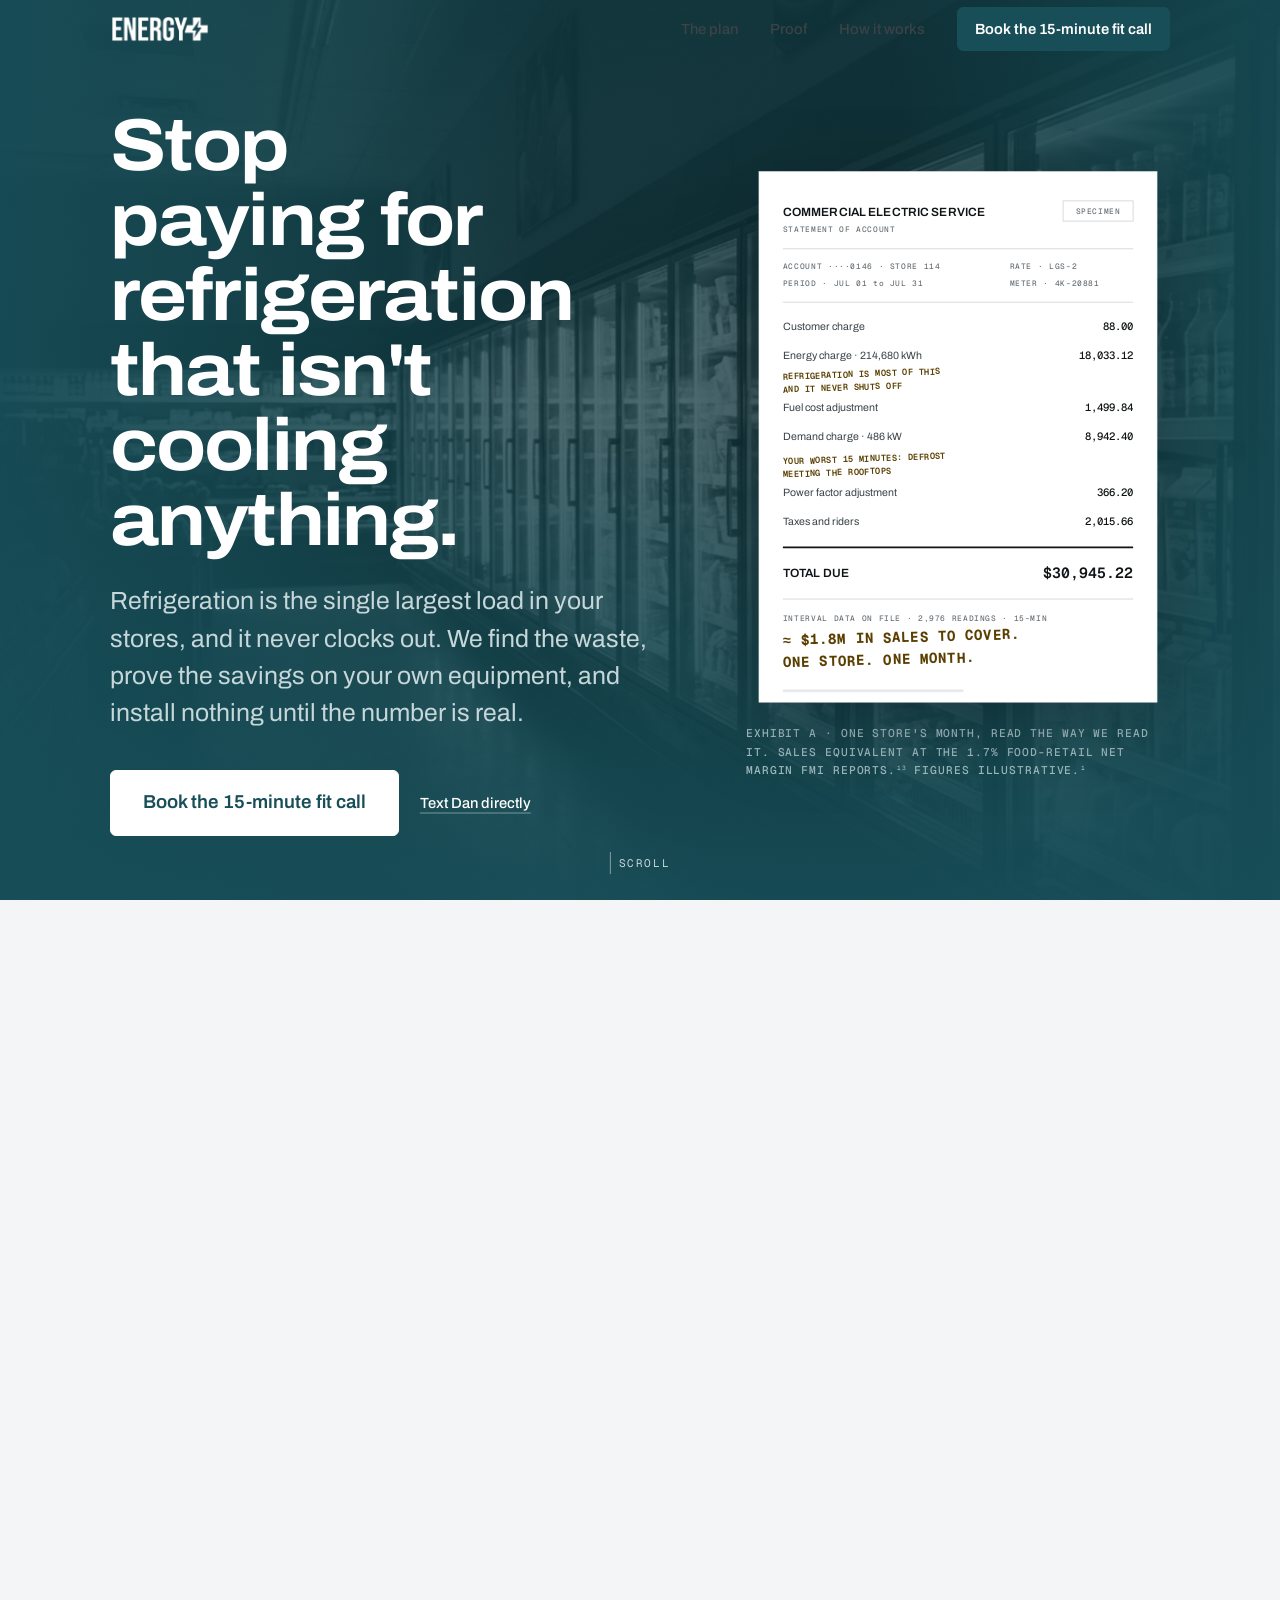
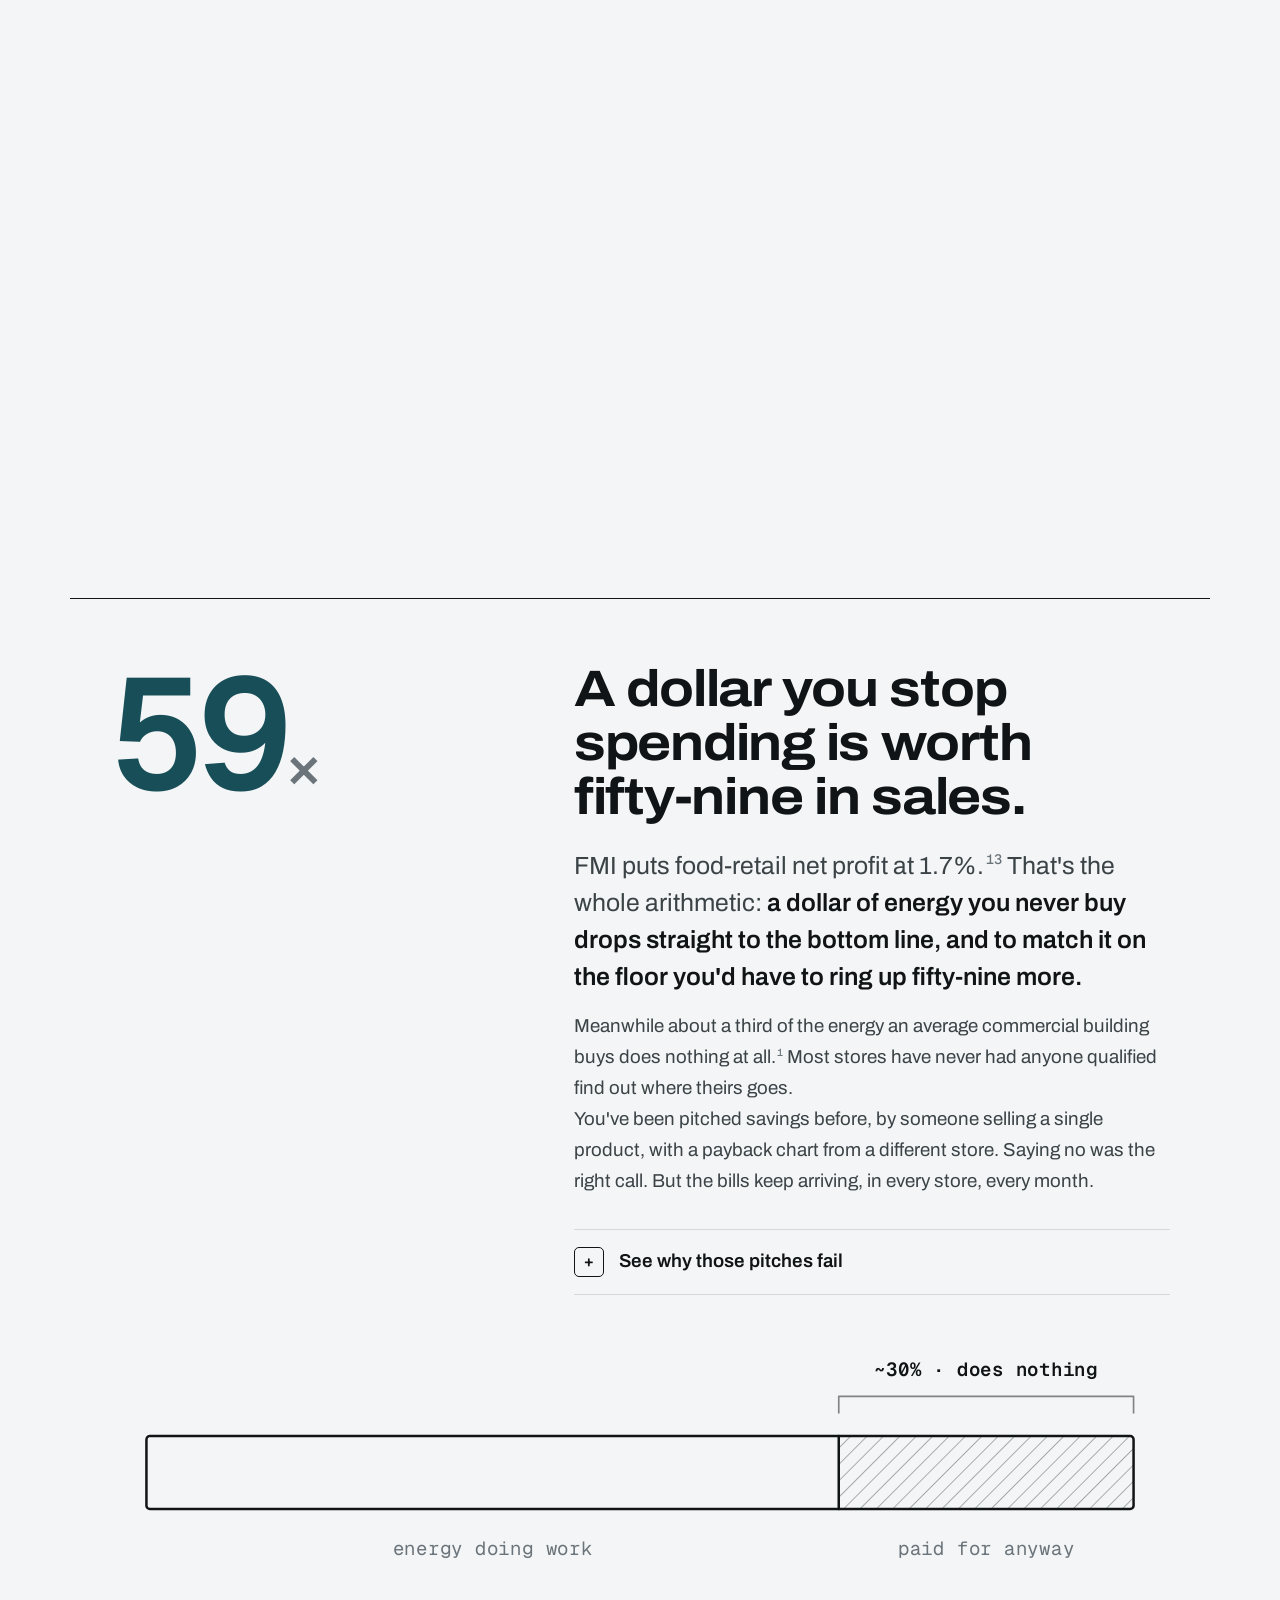
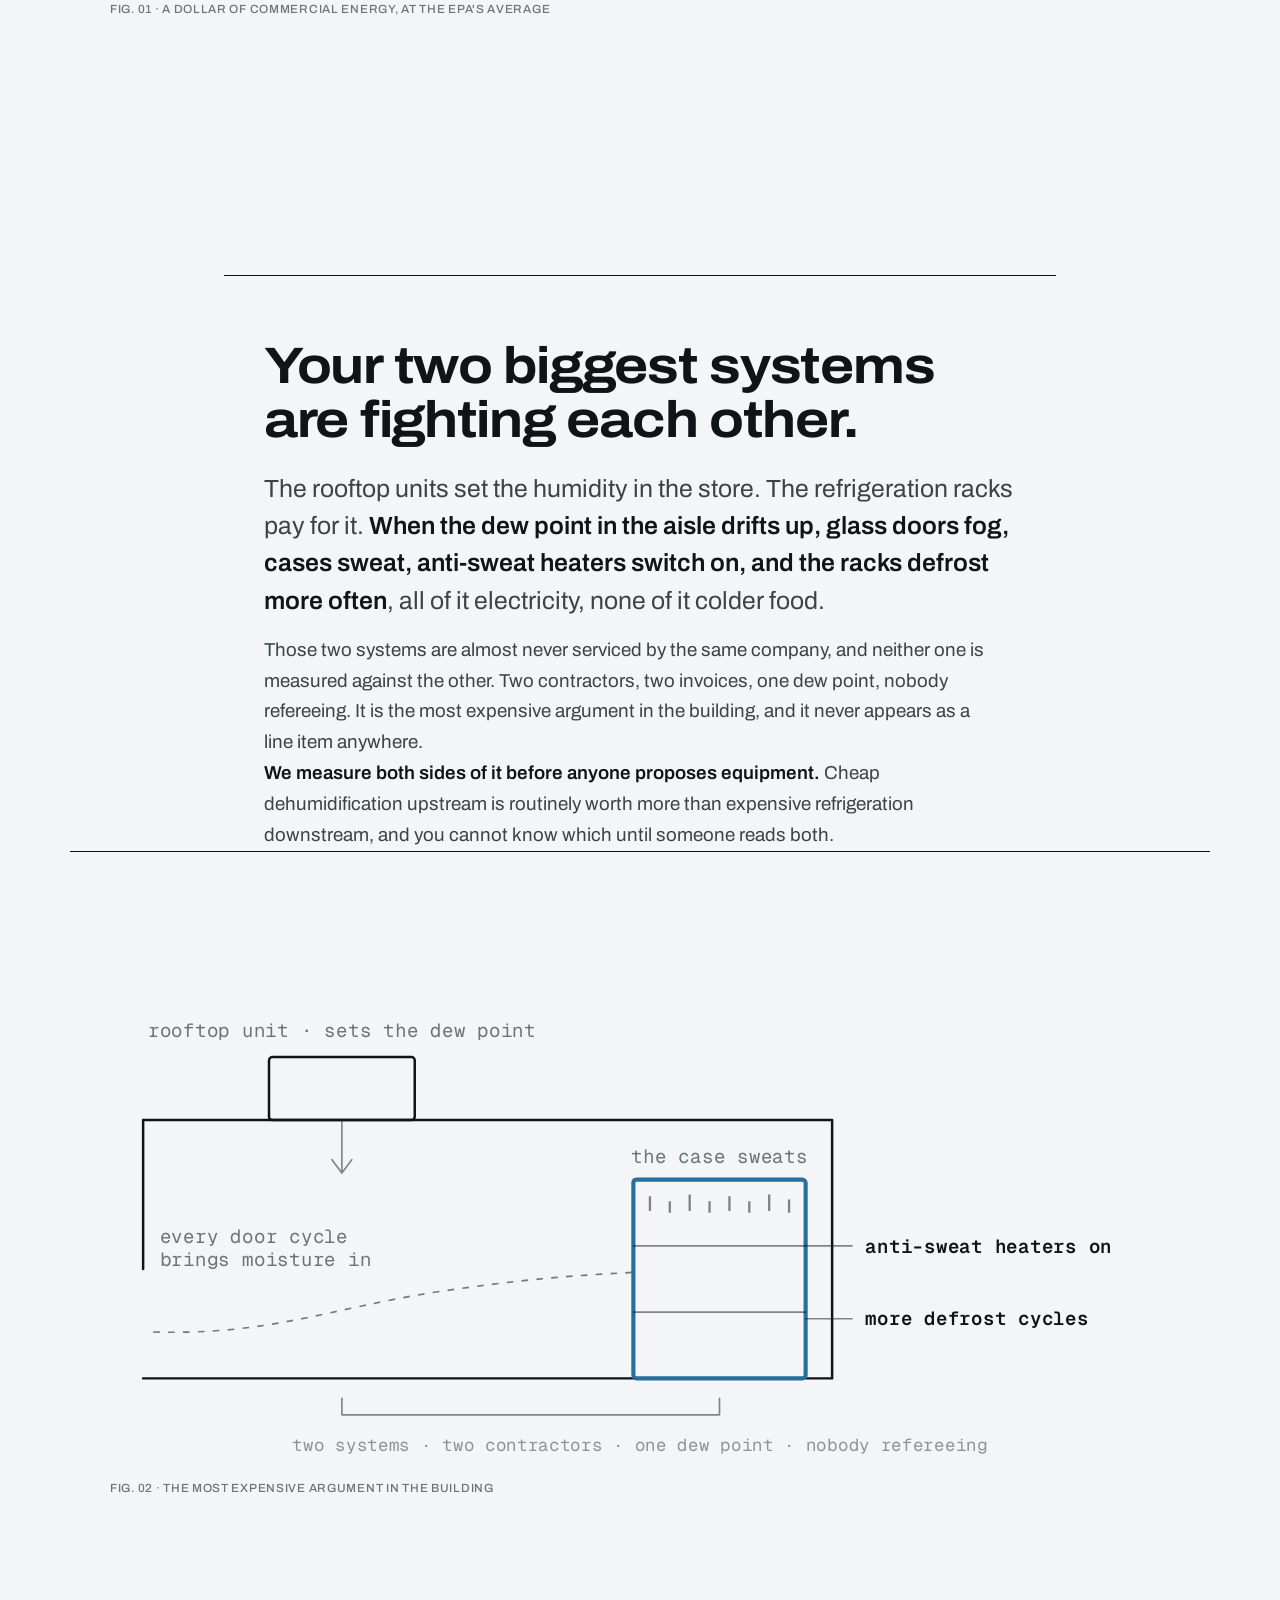
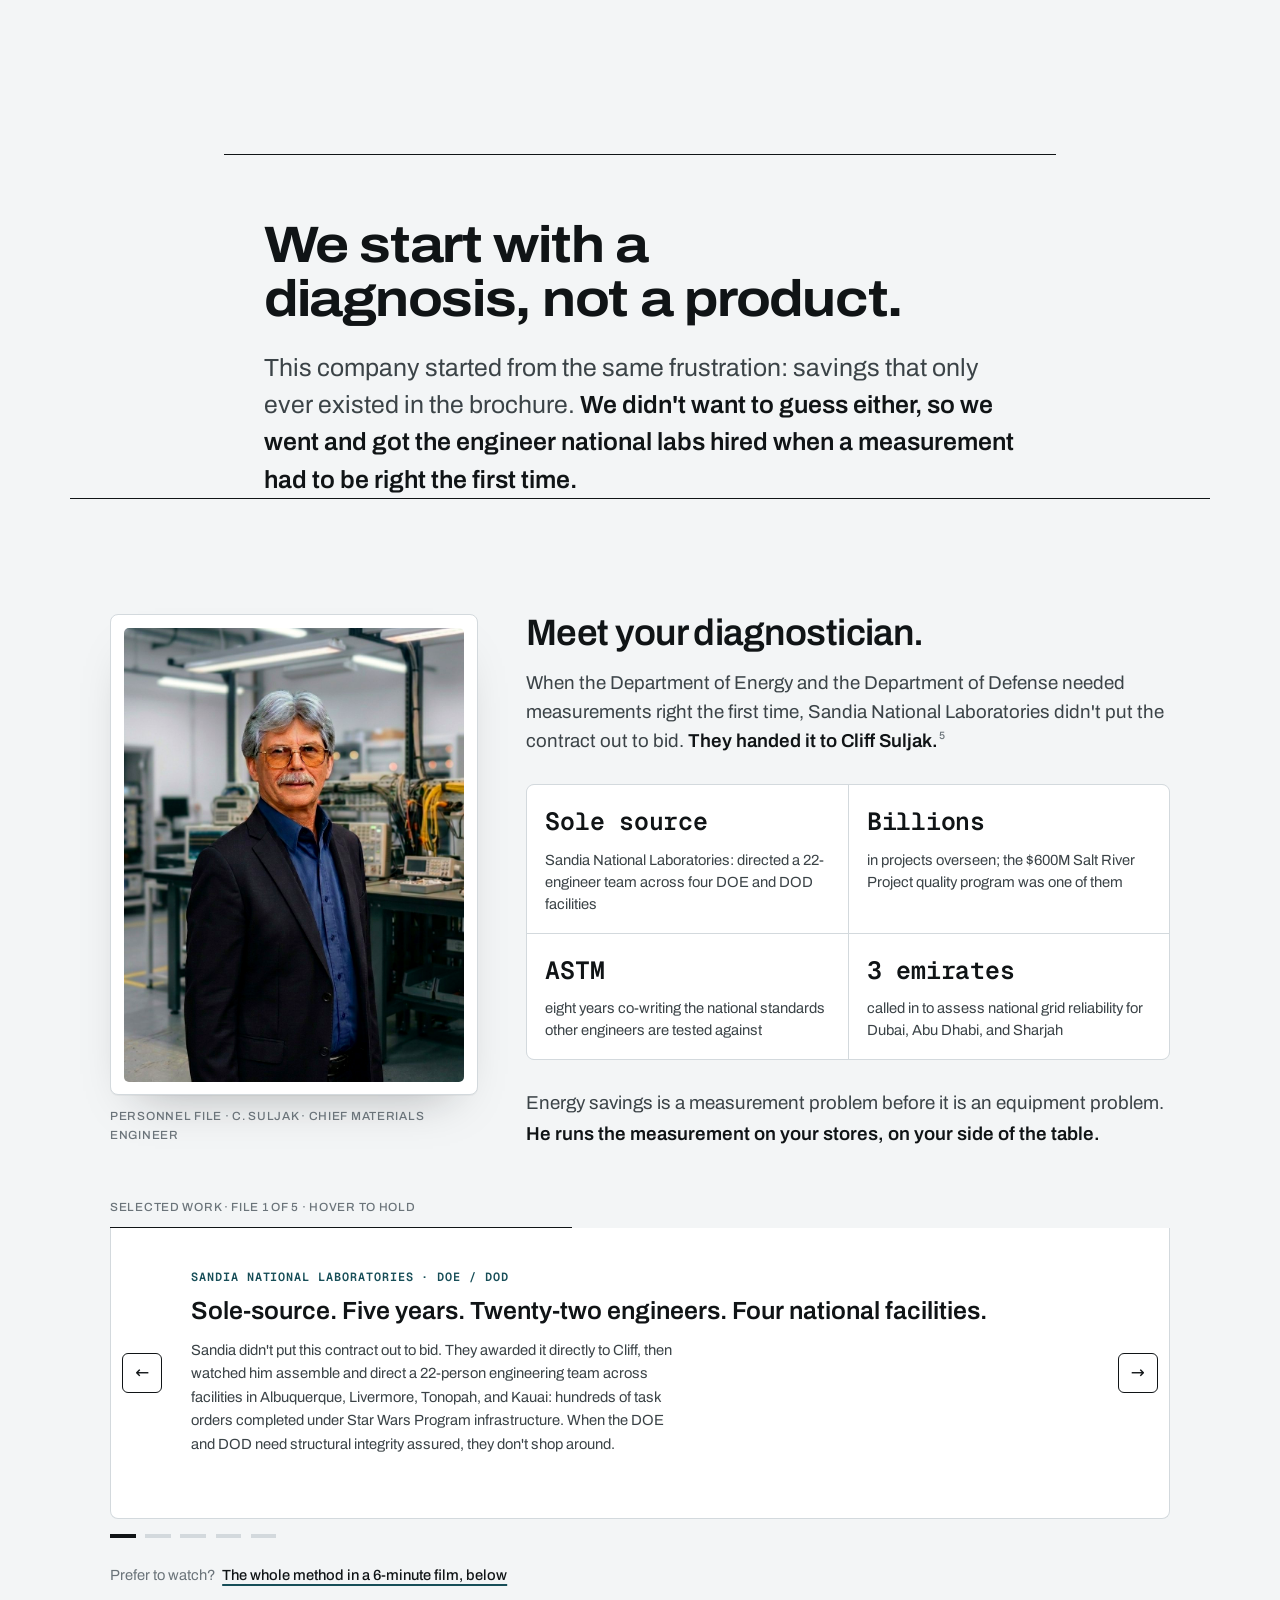
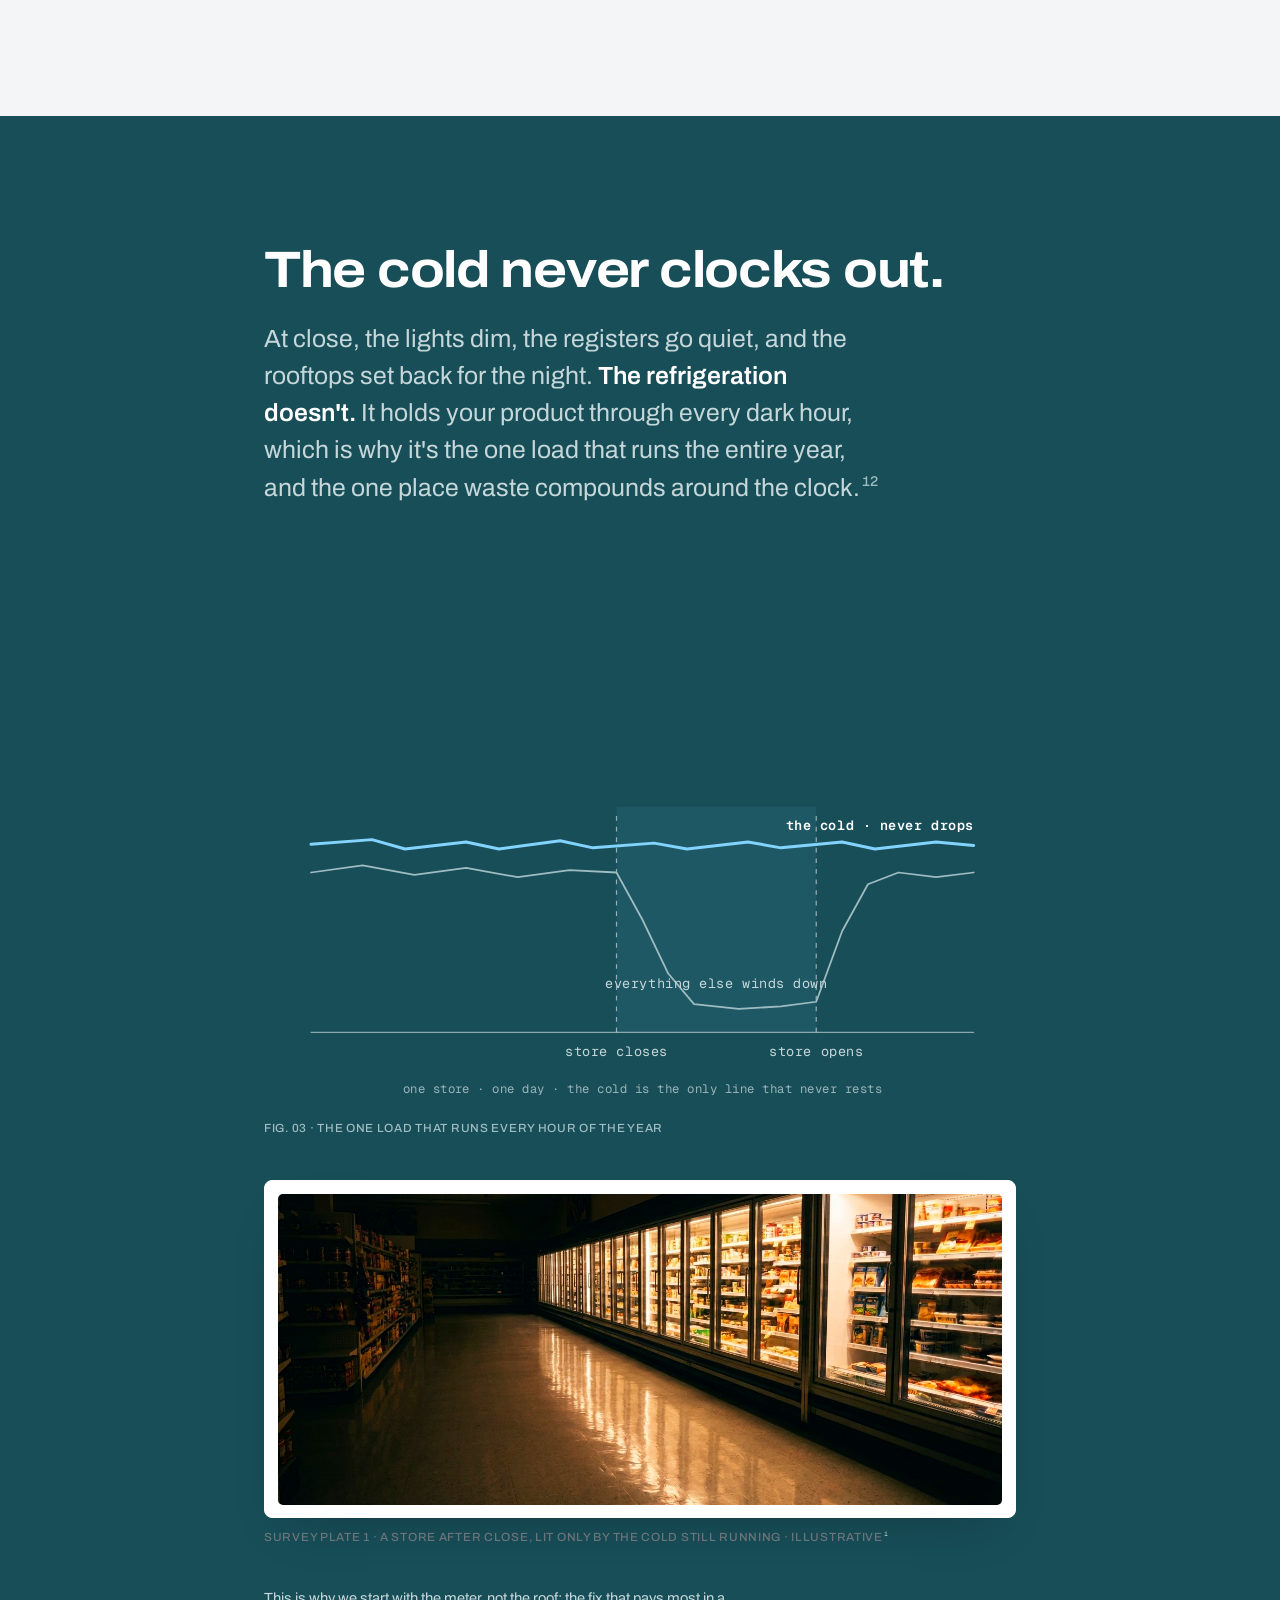
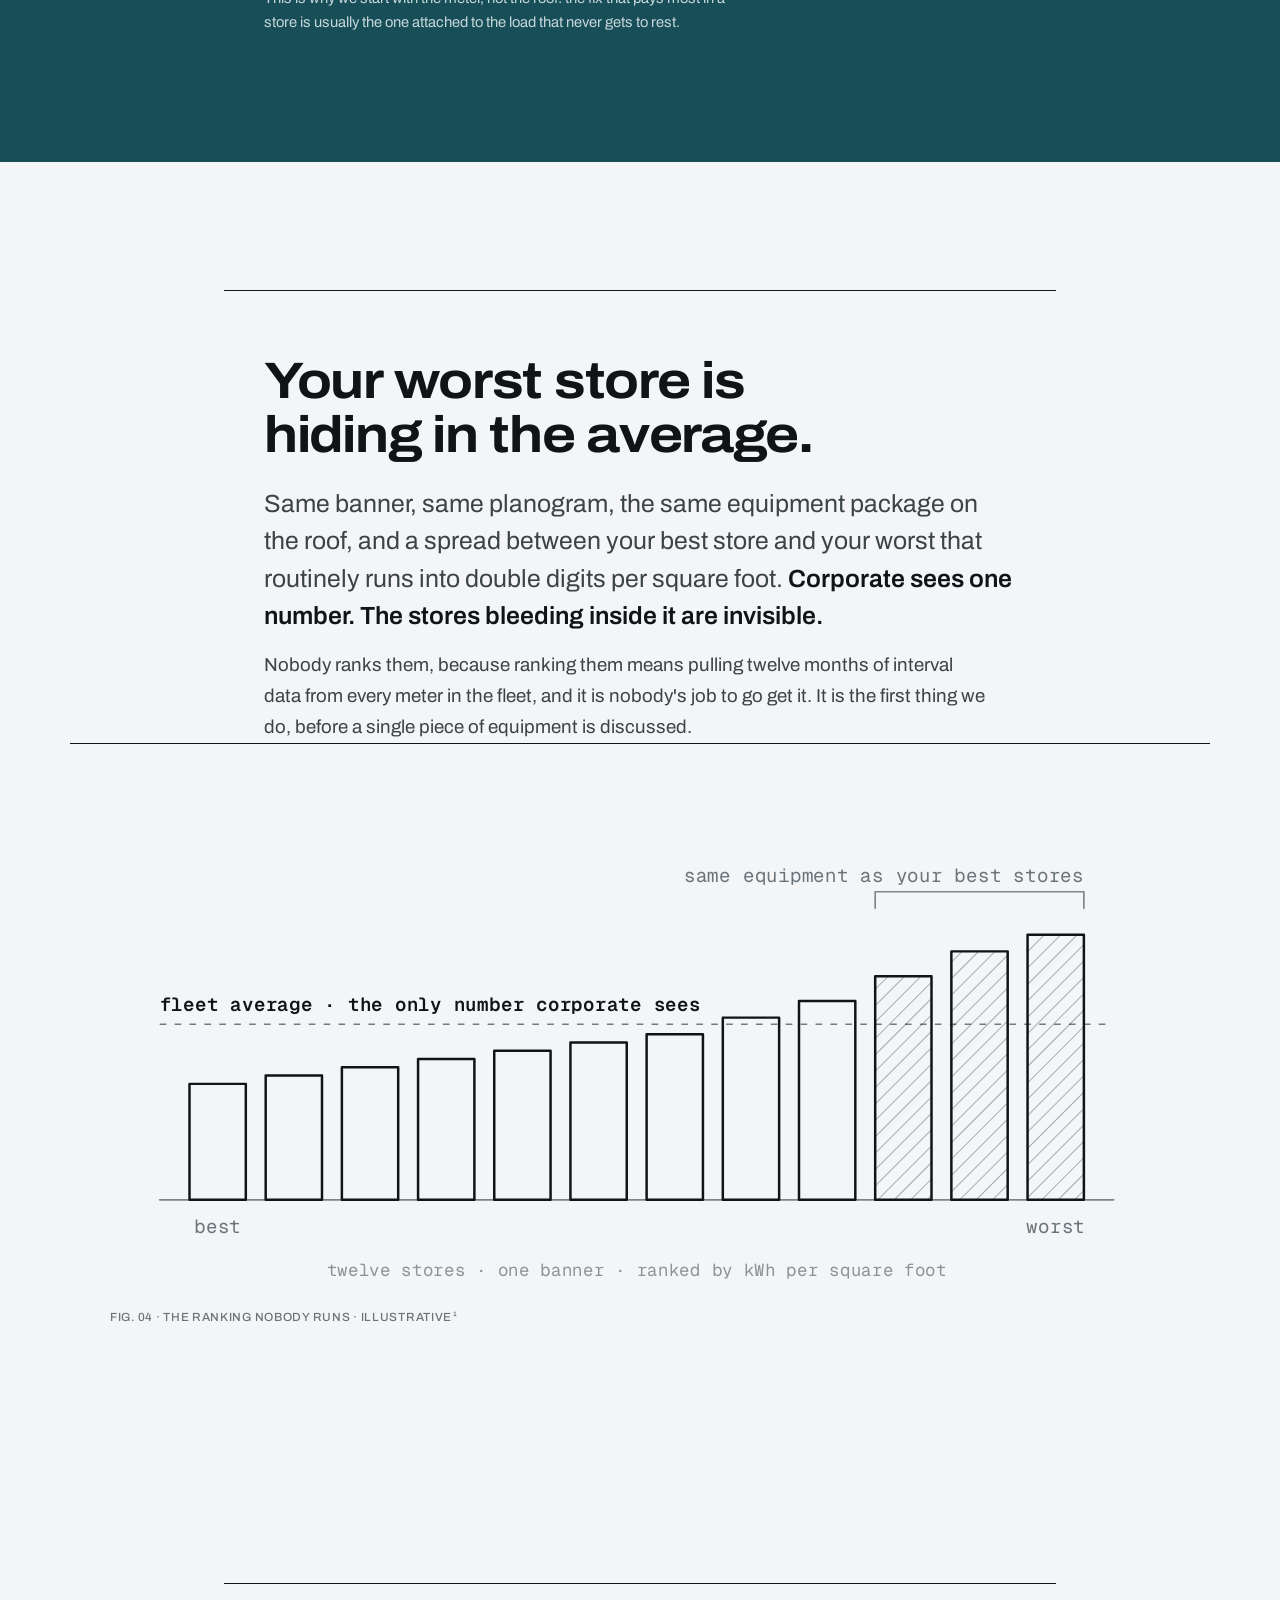
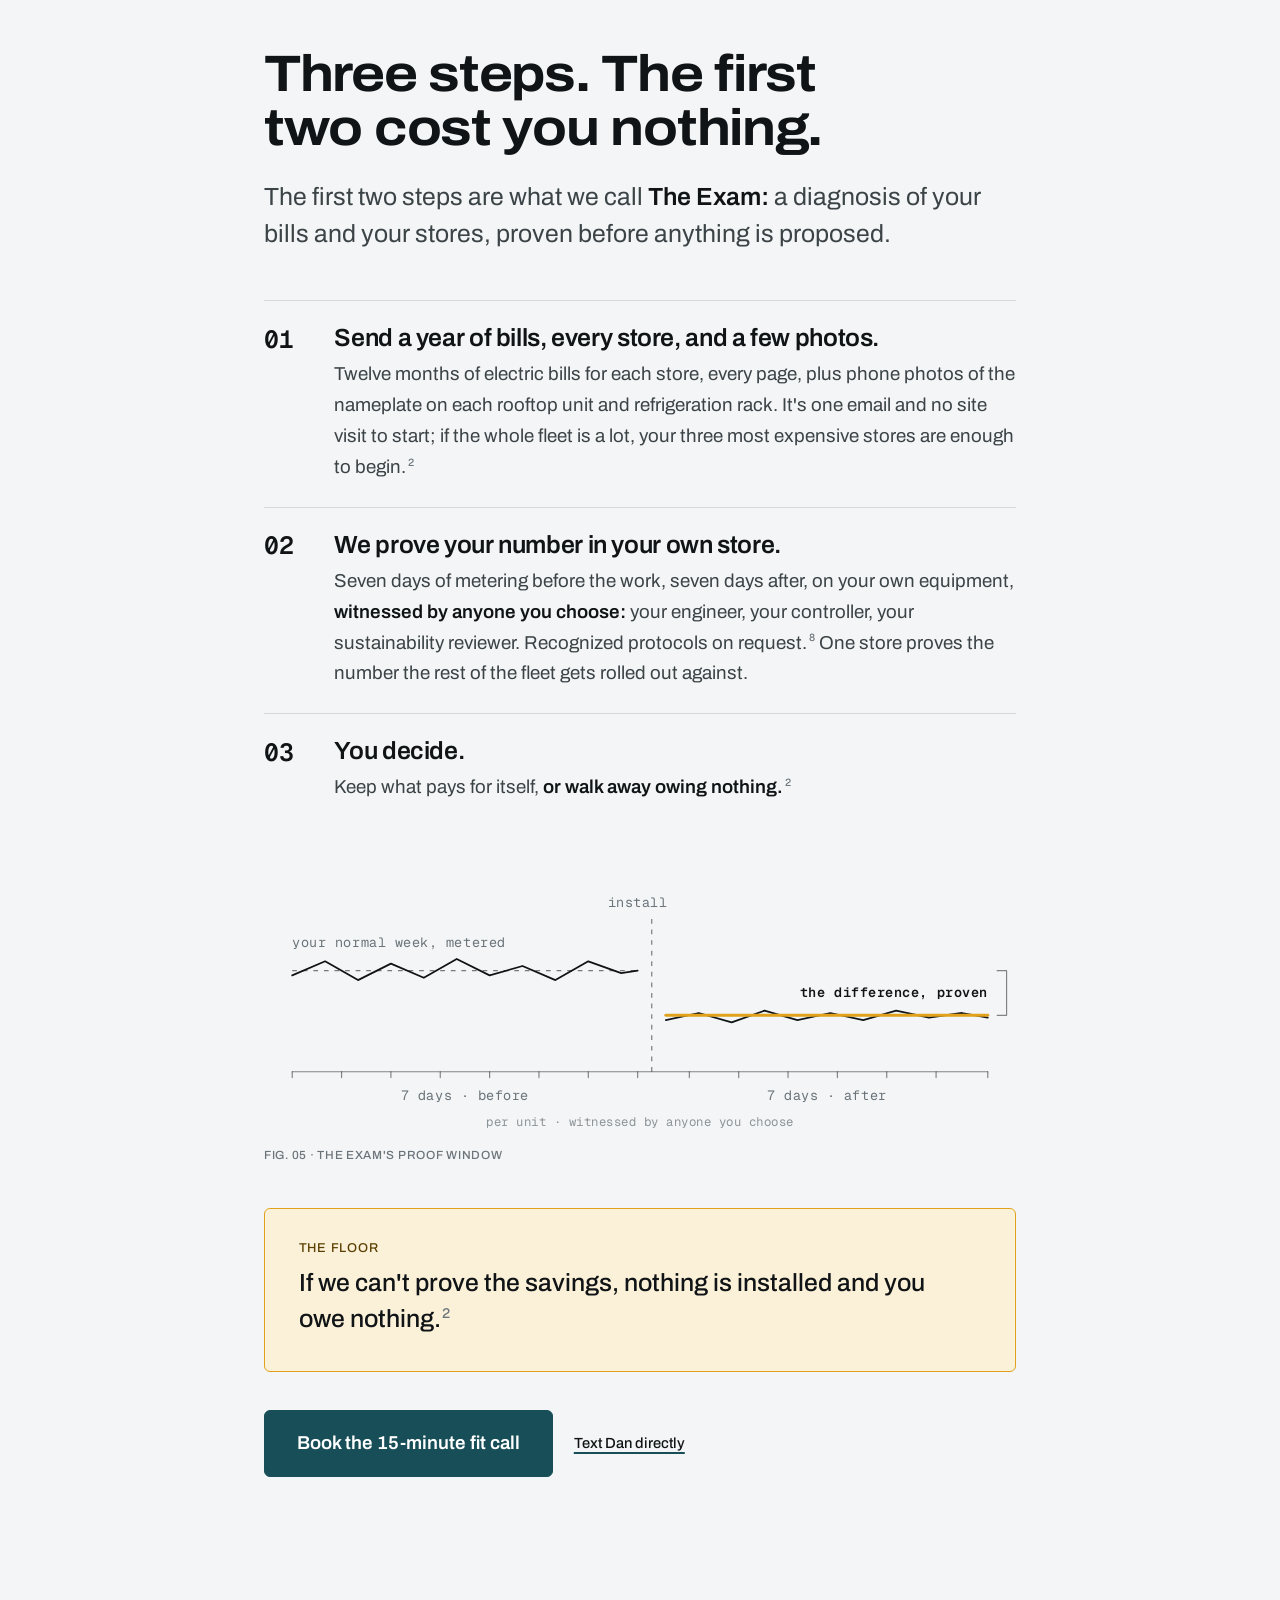
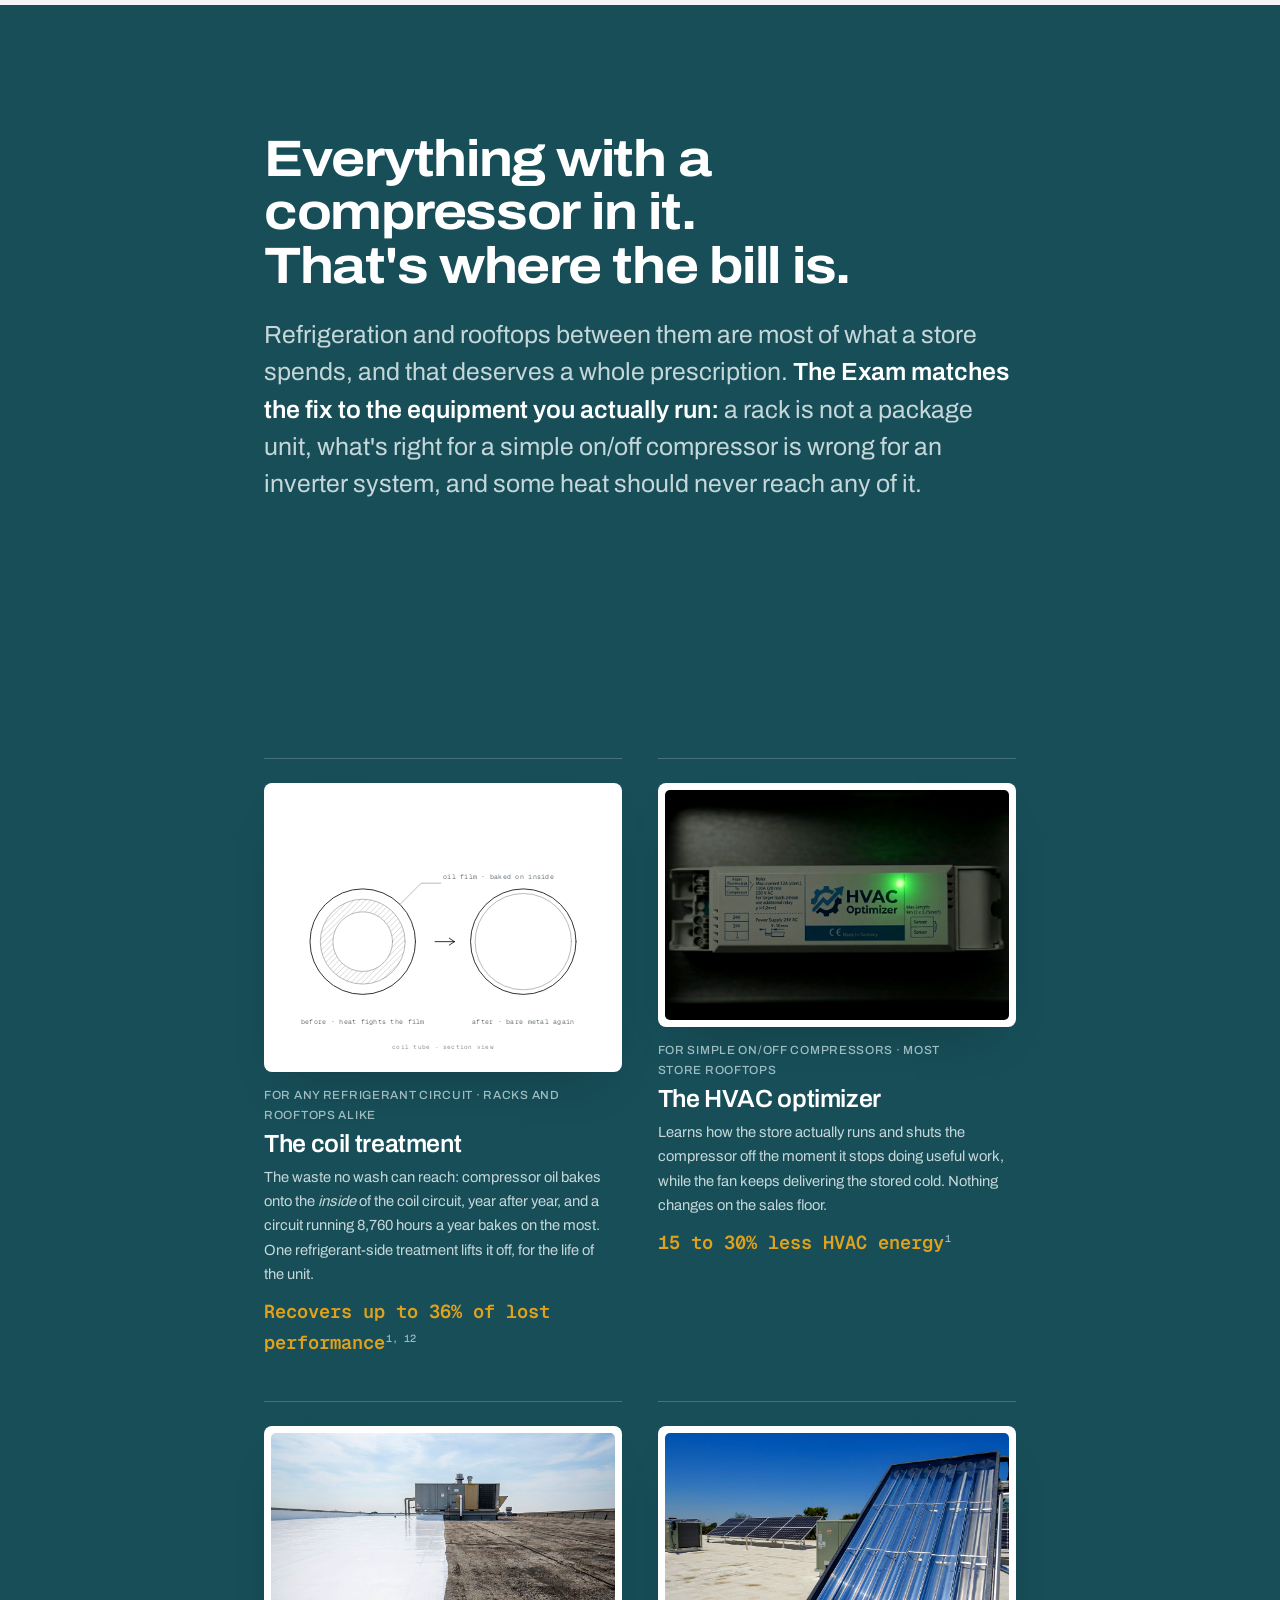
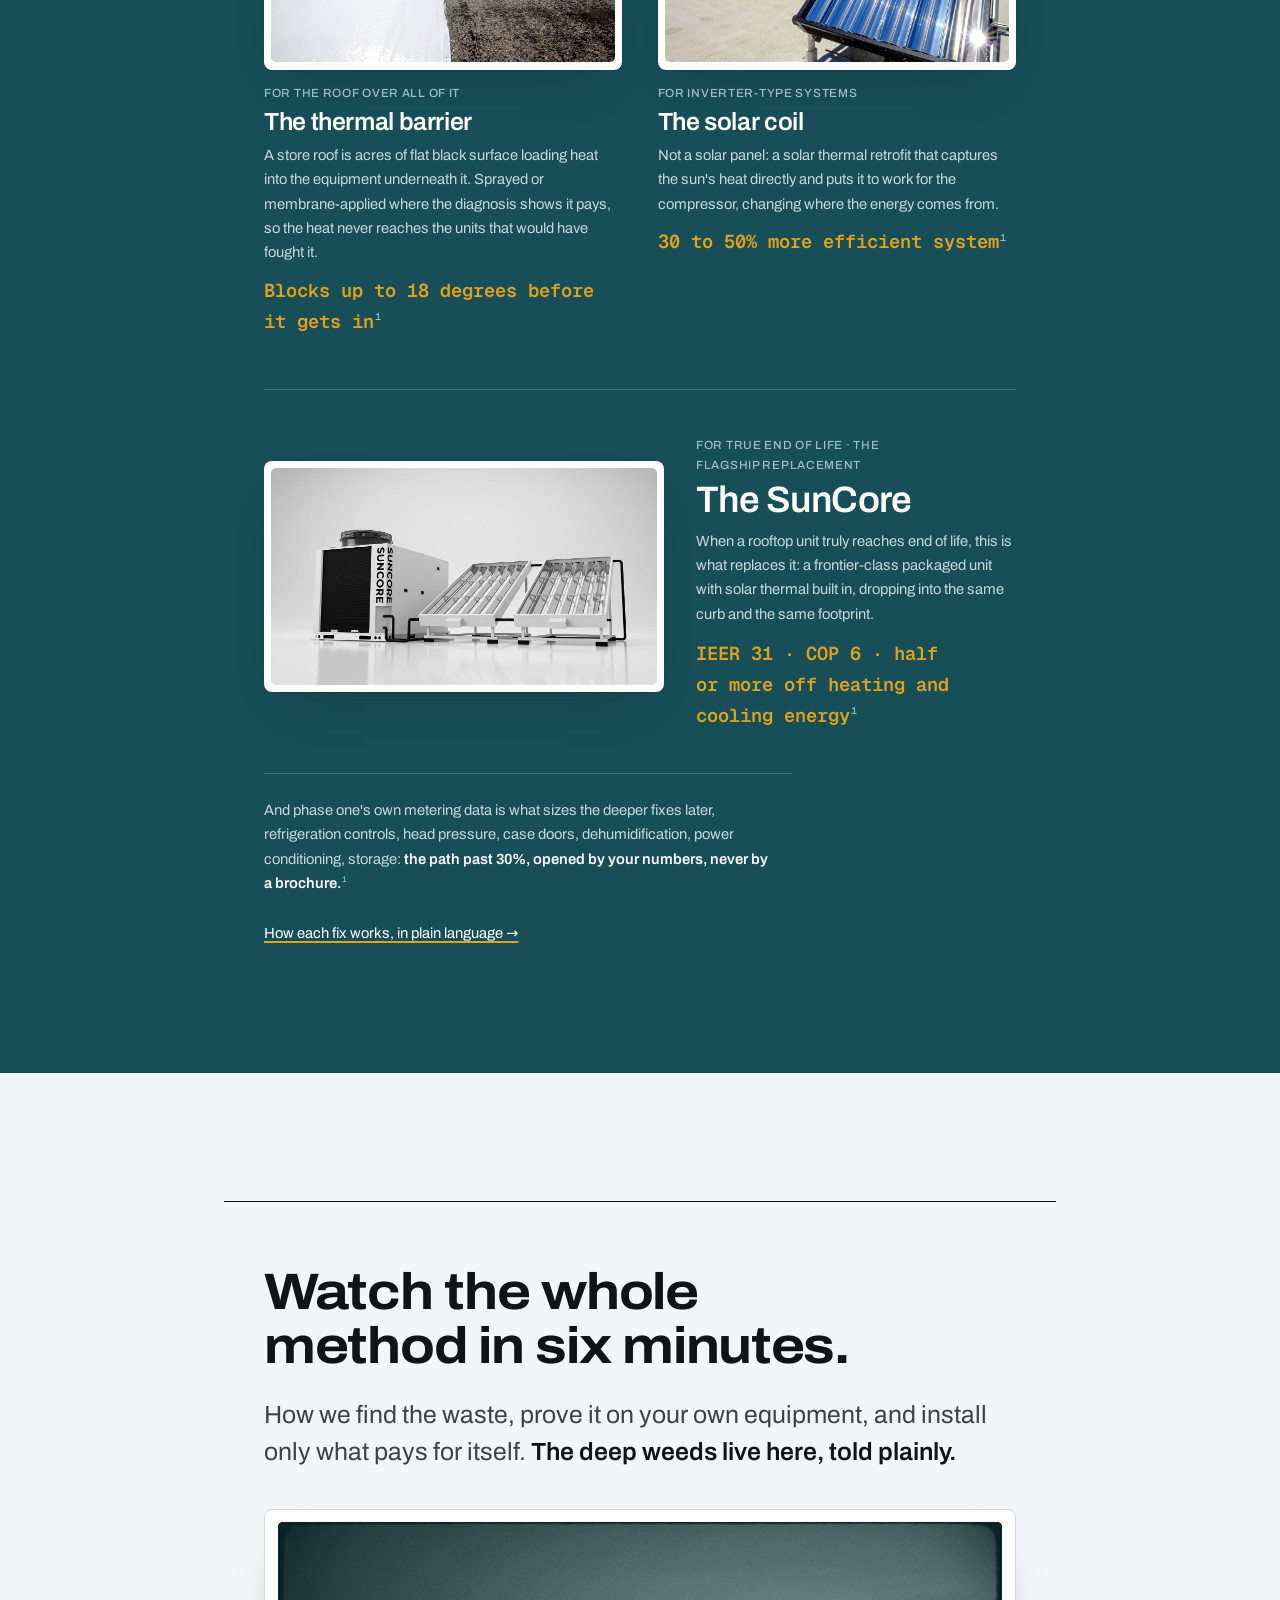
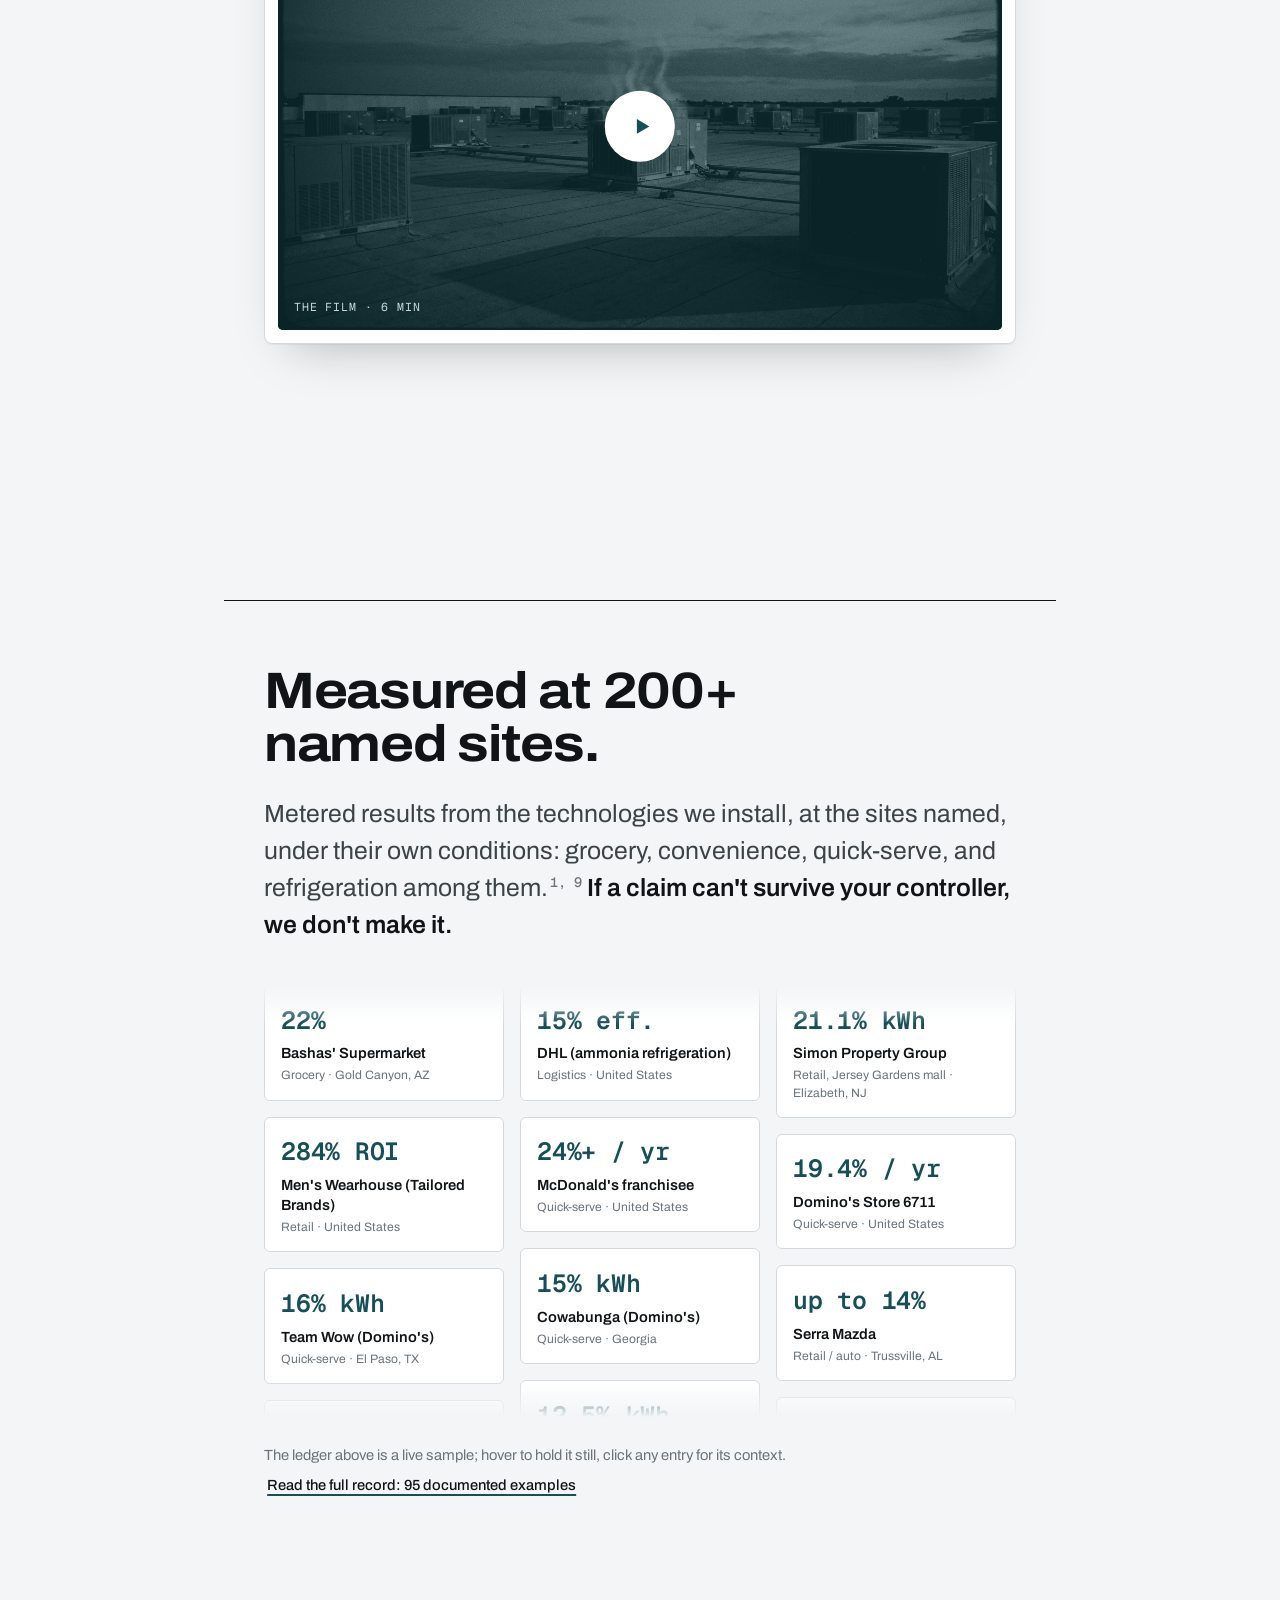
==== commit 7405d499: "Landing: the overspend calculator replaces the old estimator embed (embedded, height and scroll hand" ====
--- a/index.html
+++ b/index.html
@@ -67,7 +67,7 @@
           <line class="rule" x1="40" y1="92" x2="420" y2="92"/>
           <text class="meta" x="40" y="114">ACCOUNT &middot;&middot;&middot;&middot;0146 &middot; STORE 114</text>
           <text class="meta" x="286" y="114">RATE &middot; LGS-2</text>
-          <text class="meta" x="40" y="132">PERIOD &middot; JUL 01&ndash;JUL 31</text>
+          <text class="meta" x="40" y="132">PERIOD &middot; JUL 01 to JUL 31</text>
           <text class="meta" x="286" y="132">METER &middot; 4K-20881</text>
           <line class="rule" x1="40" y1="150" x2="420" y2="150"/>
           <text class="row" x="40" y="180">Customer charge</text>
@@ -154,7 +154,7 @@
   <section class="beat beat--rule" id="dewpoint" aria-labelledby="dewpoint-h">
     <div class="wrap beat__narrow">
       <h2 id="dewpoint-h">Your two biggest systems are fighting each other.</h2>
-      <p class="lead">The rooftop units set the humidity in the store. The refrigeration racks pay for it. <strong>When the dew point in the aisle drifts up, glass doors fog, cases sweat, anti-sweat heaters switch on, and the racks defrost more often</strong> &mdash; all of it electricity, none of it colder food.</p>
+      <p class="lead">The rooftop units set the humidity in the store. The refrigeration racks pay for it. <strong>When the dew point in the aisle drifts up, glass doors fog, cases sweat, anti-sweat heaters switch on, and the racks defrost more often</strong>, all of it electricity, none of it colder food.</p>
       <p>Those two systems are almost never serviced by the same company, and neither one is measured against the other. Two contractors, two invoices, one dew point, nobody refereeing. It is the most expensive argument in the building, and it never appears as a line item anywhere.</p>
       <p><strong>We measure both sides of it before anyone proposes equipment.</strong> Cheap dehumidification upstream is routinely worth more than expensive refrigeration downstream, and you cannot know which until someone reads both.</p>
     </div>
@@ -258,7 +258,7 @@
   <section class="beat beat--dark always" id="always" aria-labelledby="always-h">
     <div class="wrap beat__narrow">
       <h2 id="always-h">The cold never clocks out.</h2>
-      <p class="lead lead--dark always__lede-num">At close, the lights dim, the registers go quiet, and the rooftops set back for the night. <strong>The refrigeration doesn't.</strong> It holds your product through every dark hour, which is why it's the one load that runs the entire year &mdash; and the one place waste compounds around the clock.<sup class="fn"><a href="#notes" aria-label="See note 12">12</a></sup></p>
+      <p class="lead lead--dark always__lede-num">At close, the lights dim, the registers go quiet, and the rooftops set back for the night. <strong>The refrigeration doesn't.</strong> It holds your product through every dark hour, which is why it's the one load that runs the entire year, and the one place waste compounds around the clock.<sup class="fn"><a href="#notes" aria-label="See note 12">12</a></sup></p>
       <p class="readout readout--cold">8,760<small><strong>hours a year the compressors never stop.</strong> A rooftop rests half the day; a refrigeration circuit never gets to.</small></p>
       <figure class="fig" aria-label="Diagram: over one day, the store's other loads fall away overnight while the refrigeration line stays high the entire time, including through the closed hours">
         <svg viewBox="0 0 640 300" role="img" aria-hidden="true">
@@ -290,7 +290,7 @@
   <section class="beat beat--rule" id="spread" aria-labelledby="spread-h">
     <div class="wrap beat__narrow">
       <h2 id="spread-h">Your worst store is hiding in the average.</h2>
-      <p class="lead">Same banner, same planogram, the same equipment package on the roof &mdash; and a spread between your best store and your worst that routinely runs into double digits per square foot. <strong>Corporate sees one number. The stores bleeding inside it are invisible.</strong></p>
+      <p class="lead">Same banner, same planogram, the same equipment package on the roof, and a spread between your best store and your worst that routinely runs into double digits per square foot. <strong>Corporate sees one number. The stores bleeding inside it are invisible.</strong></p>
       <p>Nobody ranks them, because ranking them means pulling twelve months of interval data from every meter in the fleet, and it is nobody's job to go get it. It is the first thing we do, before a single piece of equipment is discussed.</p>
     </div>
     <div class="wrap">
@@ -392,7 +392,7 @@
     <div class="wrap beat__narrow">
       <h2 id="money-h">Everything with a compressor in it. That's where the bill is.</h2>
       <p class="lead lead--dark">Refrigeration and rooftops between them are most of what a store spends, and that deserves a whole prescription. <strong>The Exam matches the fix to the equipment you actually run:</strong> a rack is not a package unit, what's right for a simple on/off compressor is wrong for an inverter system, and some heat should never reach any of it.</p>
-      <p class="readout">20&ndash;55%<small><strong>off the HVAC portion of your bill, combined,</strong> and we quote the floor, not the peak.<sup class="fn"><a href="#notes" aria-label="See note 1">1</a></sup></small></p>
+      <p class="readout">20 to 55%<small><strong>off the HVAC portion of your bill, combined,</strong> and we quote the floor, not the peak.<sup class="fn"><a href="#notes" aria-label="See note 1">1</a></sup></small></p>
       <ul class="kit" aria-label="The four phase-one systems">
         <li>
           <div class="kit__img kit__img--draw">
@@ -428,7 +428,7 @@
           <p class="kit__fit">For simple on/off compressors &middot; most store rooftops</p>
           <h3>The HVAC optimizer</h3>
           <p>Learns how the store actually runs and shuts the compressor off the moment it stops doing useful work, while the fan keeps delivering the stored cold. Nothing changes on the sales floor.</p>
-          <p class="kit__fig">15&ndash;30% less HVAC energy<sup class="fn"><a href="#notes" aria-label="See note 1">1</a></sup></p>
+          <p class="kit__fig">15 to 30% less HVAC energy<sup class="fn"><a href="#notes" aria-label="See note 1">1</a></sup></p>
         </li>
         <li>
           <div class="kit__img"><img class="js-reveal" src="assets/img/kit-barrier.jpg" alt="Illustrative: a commercial flat roof half-coated in a bright reflective thermal barrier" loading="lazy"></div>
@@ -442,7 +442,7 @@
           <p class="kit__fit">For inverter-type systems</p>
           <h3>The solar coil</h3>
           <p>Not a solar panel: a solar thermal retrofit that captures the sun's heat directly and puts it to work for the compressor, changing where the energy comes from.</p>
-          <p class="kit__fig">30&ndash;50% more efficient system<sup class="fn"><a href="#notes" aria-label="See note 1">1</a></sup></p>
+          <p class="kit__fig">30 to 50% more efficient system<sup class="fn"><a href="#notes" aria-label="See note 1">1</a></sup></p>
         </li>
       </ul>
       <div class="kit__flag">
@@ -479,7 +479,7 @@
   <section class="beat beat--rule" id="proof" aria-labelledby="proof-h">
     <div class="wrap beat__narrow">
       <h2 id="proof-h">Measured at 200+ named sites.</h2>
-      <p class="lead">Metered results from the technologies we install, at the sites named, under their own conditions &mdash; grocery, convenience, quick-serve, and refrigeration among them.<sup class="fn"><a href="#notes" aria-label="See notes 1 and 9">1, 9</a></sup> <strong>If a claim can't survive your controller, we don't make it.</strong></p>
+      <p class="lead">Metered results from the technologies we install, at the sites named, under their own conditions: grocery, convenience, quick-serve, and refrigeration among them.<sup class="fn"><a href="#notes" aria-label="See notes 1 and 9">1, 9</a></sup> <strong>If a claim can't survive your controller, we don't make it.</strong></p>
       <div class="ledger" id="ledger" aria-hidden="true">
         <div class="ledger__col" style="--dur: 210s"></div>
         <div class="ledger__col" style="--dur: 260s"></div>
@@ -522,8 +522,8 @@
       <h2 id="calc-h">Run your own number.</h2>
       <p class="lead">Two minutes, conservative by design, and built around a store's refrigeration load. <strong>A model, not a quote; the exam confirms the real figure.</strong><sup class="fn"><a href="#notes" aria-label="See note 1">1</a></sup></p>
       <div class="calc" data-calc>
-        <p class="calc__loading" aria-hidden="true">Loading the estimator&hellip;</p>
-        <iframe id="calc-frame" src="calculator/" title="Supermarket energy savings estimator" loading="lazy"></iframe>
+        <p class="calc__loading" aria-hidden="true">Loading the calculator&hellip;</p>
+        <iframe id="calc-frame" src="https://slashyourenergycost.com/overspend-calculator/?embed=1&v=1#f=supermarket" title="Energy+ overspend calculator" loading="lazy"></iframe>
       </div>
       <p class="quiet">Prefer a paper walk-through? <a href="energy-plus-self-exam.pdf" download>The 20-Minute Self-Exam worksheet (PDF)</a> finds the same waste with a bill, your phone, and a walk to the roof and the back room.</p>
     </div>
--- a/assets/site.css
+++ b/assets/site.css
@@ -425,9 +425,9 @@
 .gatekeeper input[type="email"]::placeholder { color: var(--faint); }
 
 /* calculator */
-.calc { position: relative; margin-top: clamp(1.6rem, 3vw, 2.4rem); border: 1px solid var(--rule); border-radius: var(--r-card); overflow: hidden; background: var(--card); padding: clamp(0.5rem, 1.2vw, 0.8rem); box-shadow: var(--shadow-card); }
+.calc { position: relative; margin-top: clamp(1.6rem, 3vw, 2.4rem); }
 .calc__loading { position: absolute; inset: 0; display: grid; place-items: center; font-family: var(--font-mono); font-size: 0.78rem; color: var(--faint); }
-.calc iframe { position: relative; display: block; width: 100%; height: 640px; border: 0; background: var(--card); }
+.calc iframe { position: relative; display: block; width: 100%; min-height: 640px; height: 900px; border: 0; background: transparent; }
 
 /* ---------- disclosure gates: controls at a glance ---------- */
 details.gate { border-top: 1px solid var(--rule); margin-top: clamp(1.4rem, 3vw, 2rem); }
